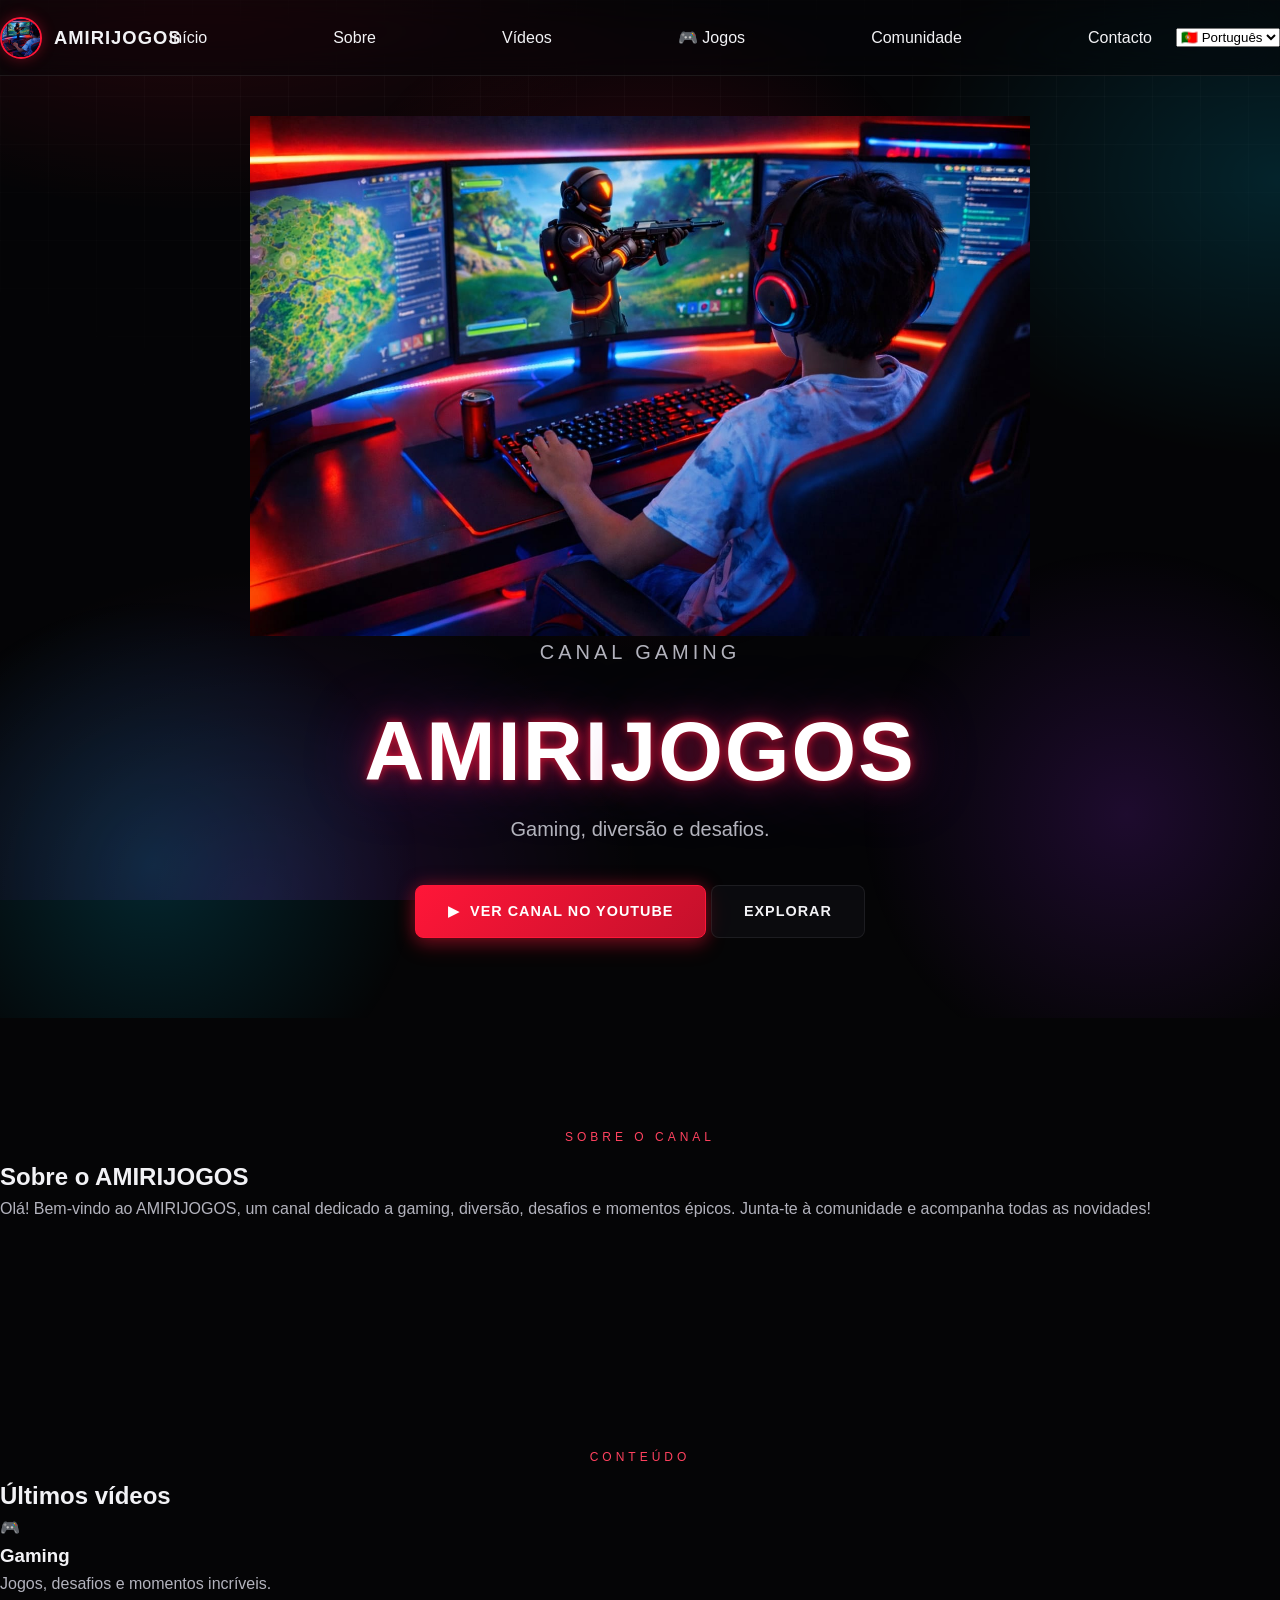
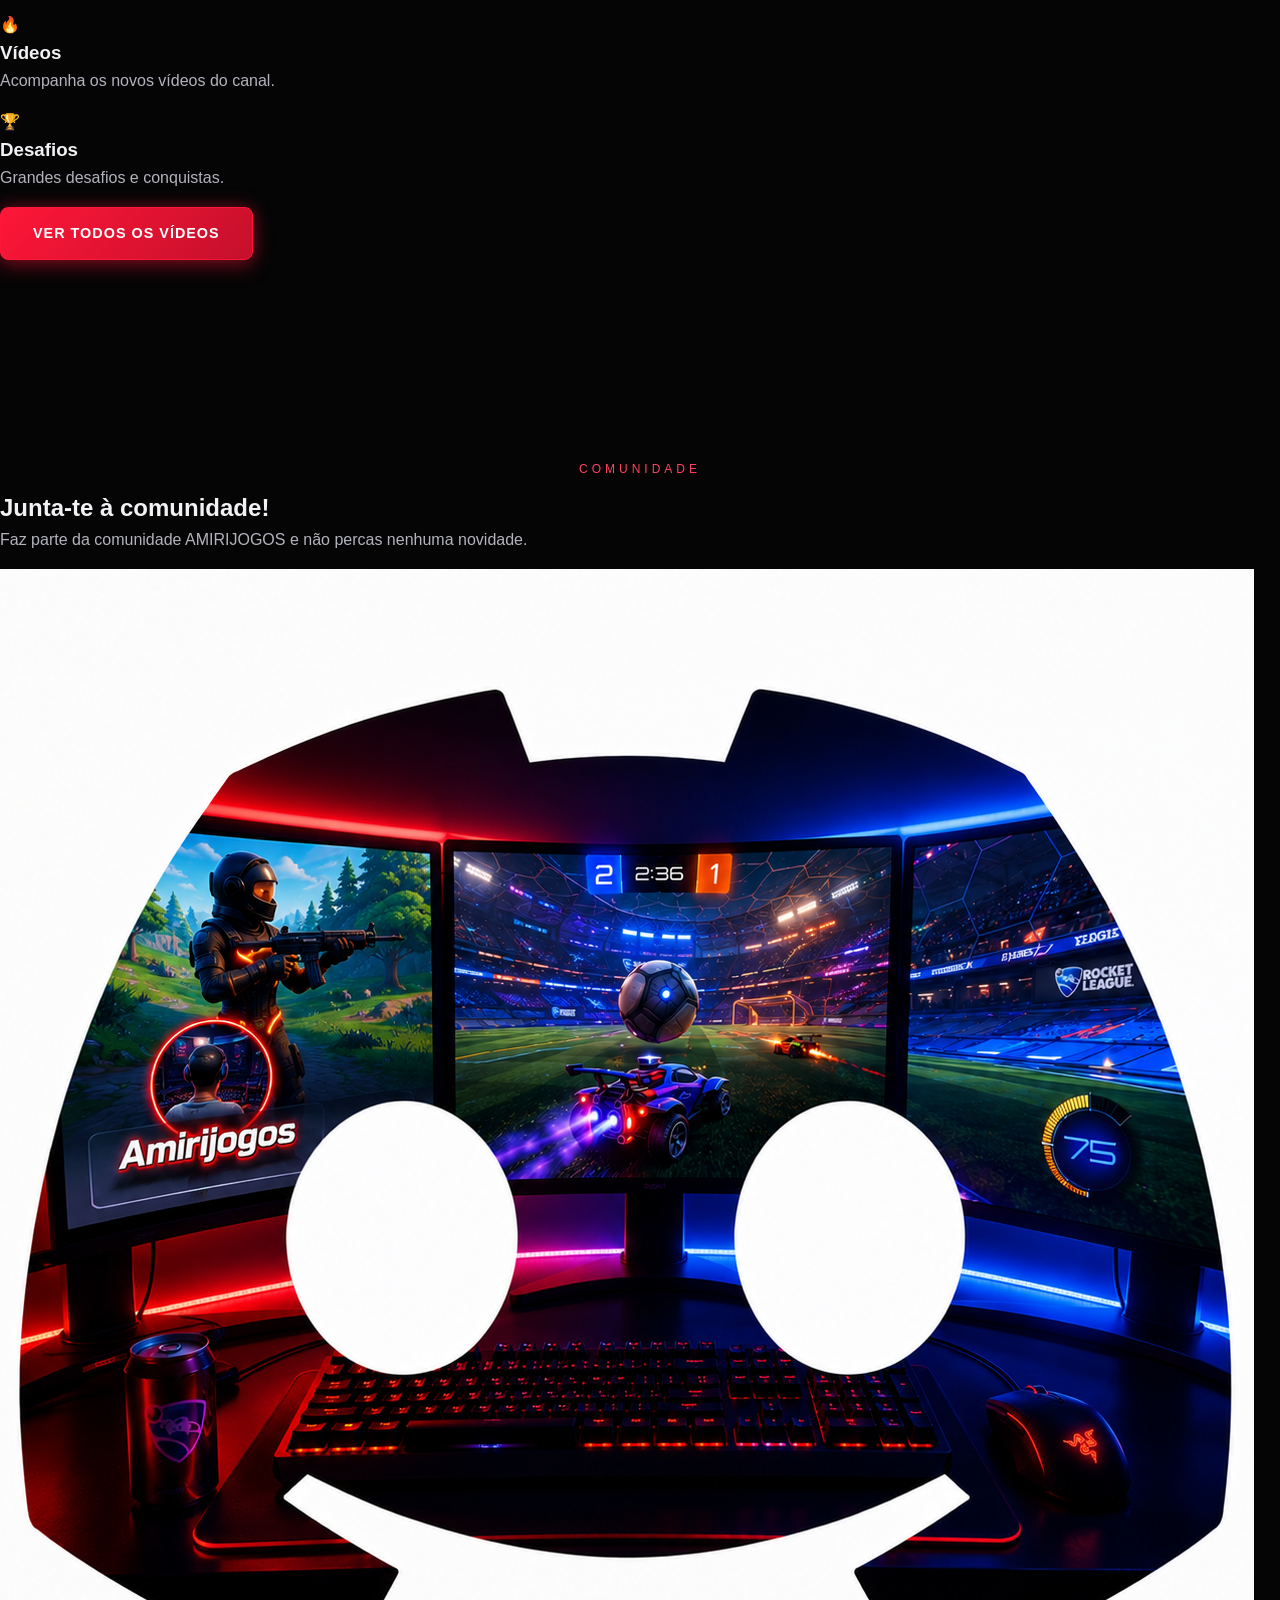
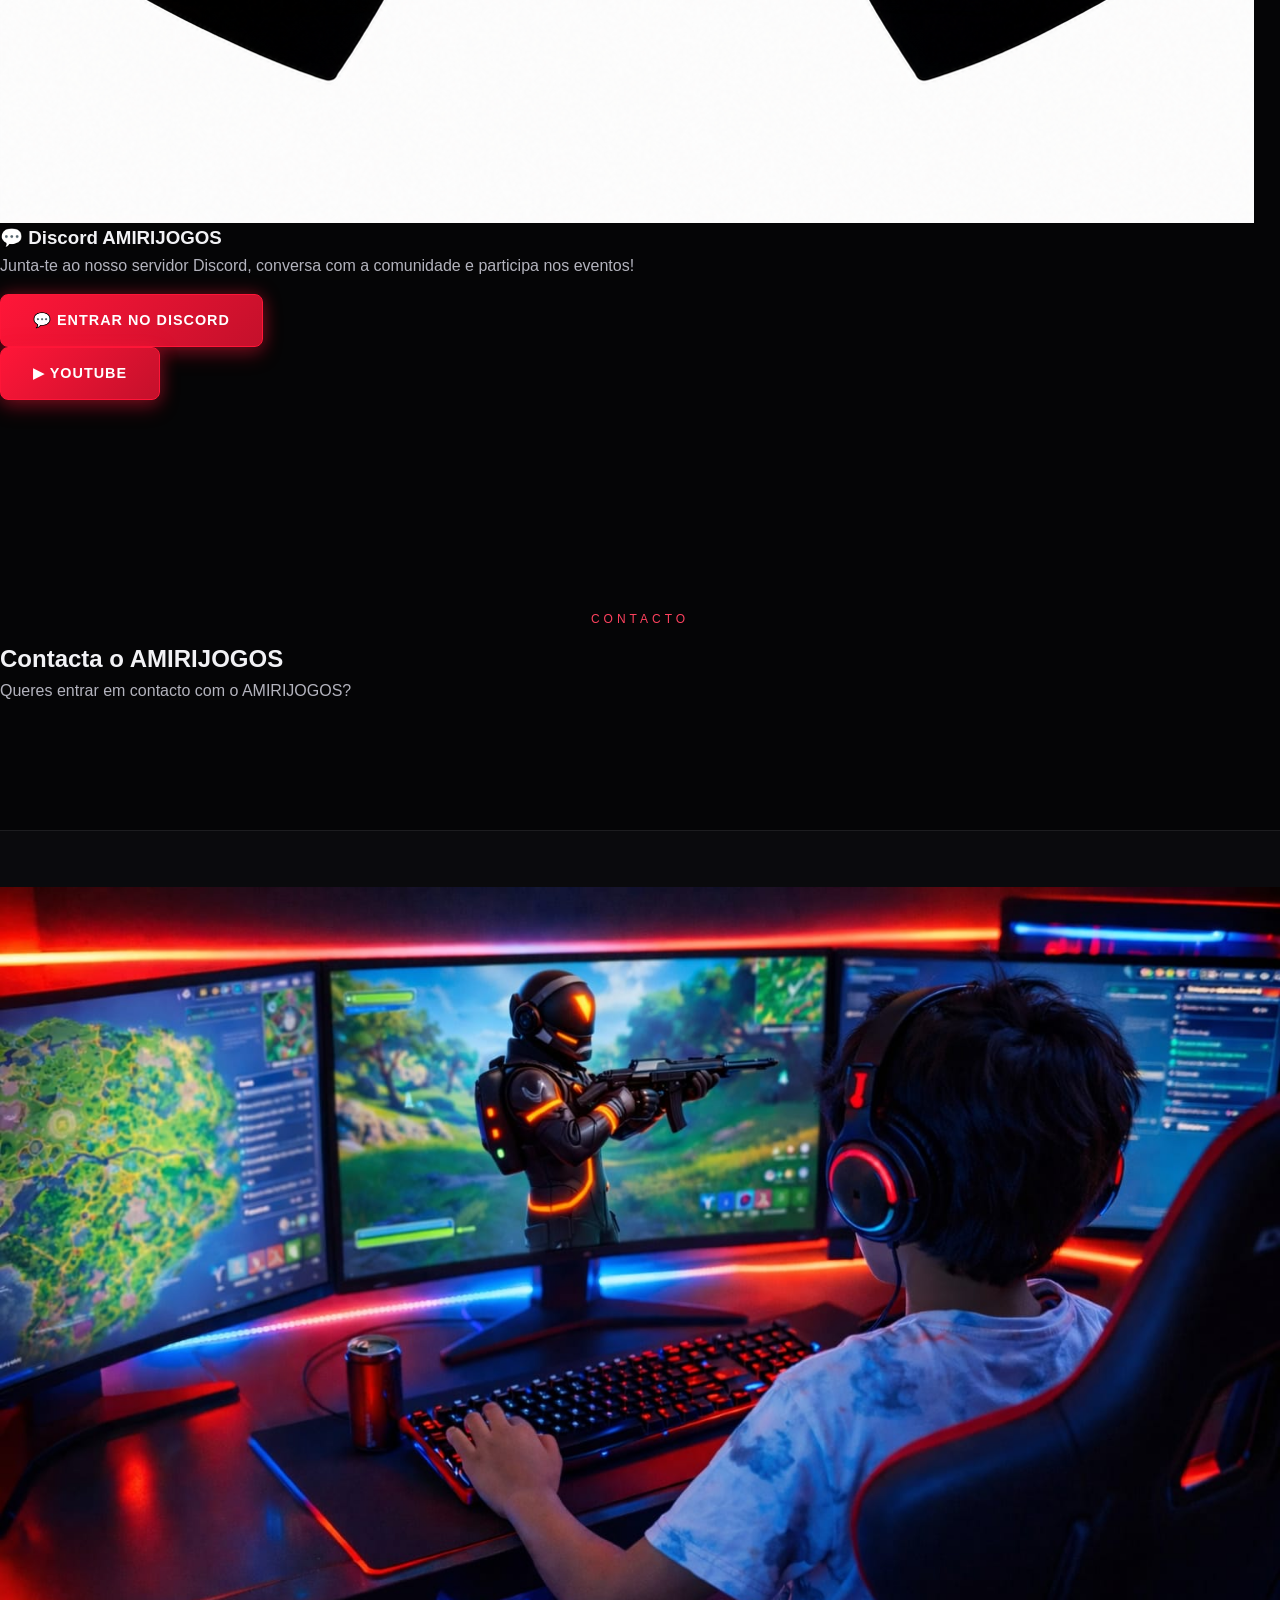
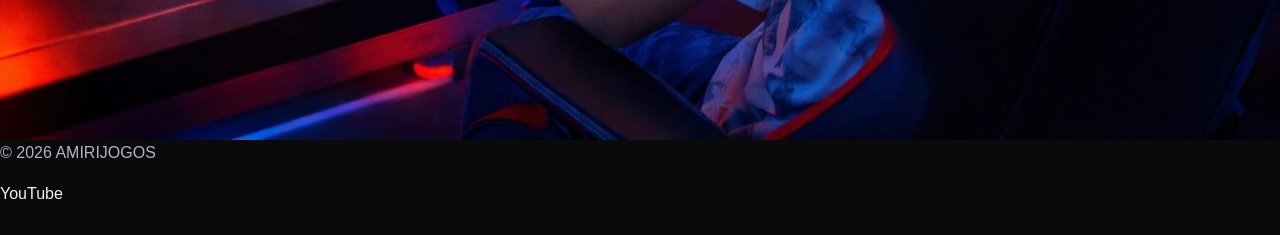
==== index.html @ 5c388b04 "Update index.html" ====
<!DOCTYPE html>
<html lang="pt-PT">
<head>
    <meta charset="UTF-8">
    <meta name="viewport" content="width=device-width, initial-scale=1.0">

    <title>AMIRIJOGOS | Gaming</title>

    <meta name="description" content="Site oficial do AMIRIJOGOS — Gaming, vídeos, desafios e diversão.">

    <link rel="icon" type="image/jpeg" href="perfil.jpg">
    <link rel="stylesheet" href="style.css">
</head>

<body>

    <header class="navbar">
        <a href="#inicio" class="brand">
            <img src="perfil.jpg" alt="AMIRIJOGOS">
            <span>AMIRIJOGOS</span>
        </a>

        <nav>
             <a href="#inicio" data-i18n="home">Início</a>
             <a href="#sobre" data-i18n="about">Sobre</a>
             <a href="#videos" data-i18n="videos">Vídeos</a>
             <a href="games.html">🎮 Jogos</a>
             <a href="#comunidade" data-i18n="community">Comunidade</a>
             <a href="#contacto" data-i18n="contact">Contacto</a>
        </nav>

        <select id="language">
            <option value="pt">🇵🇹 Português</option>
            <option value="en">🇬🇧 English</option>
            <option value="es">🇪🇸 Español</option>
            <option value="fr">🇫🇷 Français</option>
            <option value="de">🇩🇪 Deutsch</option>
            <option value="it">🇮🇹 Italiano</option>
            <option value="ja">🇯🇵 日本語</option>
            <option value="zh">🇨🇳 中文</option>
            <option value="ko">🇰🇷 한국어</option>
            <option value="ru">🇷🇺 Русский</option>
            <option value="ar">🇸🇦 العربية</option>
            <option value="tr">🇹🇷 Türkçe</option>
        </select>
    </header>

    <main>

        <!-- INÍCIO -->
        <section id="inicio" class="hero">

            <div class="hero-content">

                <div class="profile">
                    <img src="perfil.jpg" alt="Foto de perfil do AMIRIJOGOS">
                </div>

                <p class="eyebrow" data-i18n="gamingChannel">
                    CANAL GAMING
                </p>

                <h1>
                    AMIRI<span>JOGOS</span>
                </h1>

                <p class="subtitle" data-i18n="heroText">
                    Gaming, diversão e desafios.
                </p>

                <div class="buttons">

                    <a
                        href="https://www.youtube.com/@amirijogos"
                        target="_blank"
                        rel="noopener"
                        class="btn primary"
                    >
                        ▶ <span data-i18n="youtube">Ver canal no YouTube</span>
                    </a>

                    <a
                        href="#videos"
                        class="btn secondary"
                        data-i18n="explore"
                    >
                        Explorar
                    </a>

                </div>

            </div>

        </section>


        <!-- SOBRE -->
        <section id="sobre" class="section">

            <p class="eyebrow" data-i18n="aboutChannel">
                SOBRE O CANAL
            </p>

            <h2 data-i18n="aboutTitle">
                Sobre o AMIRIJOGOS
            </h2>

            <p class="description" data-i18n="aboutText">
                Olá! Bem-vindo ao AMIRIJOGOS, um canal dedicado a gaming,
                diversão, desafios e momentos épicos. Junta-te à comunidade
                e acompanha todas as novidades!
            </p>

        </section>


        <!-- VÍDEOS -->
        <section id="videos" class="section">

            <p class="eyebrow" data-i18n="latestVideos">
                CONTEÚDO
            </p>

            <h2 data-i18n="videosTitle">
                Últimos vídeos
            </h2>

            <div class="cards">

                <article class="card">
                    <div class="card-icon">🎮</div>

                    <h3>Gaming</h3>

                    <p data-i18n="gamingText">
                        Jogos, desafios e momentos incríveis.
                    </p>
                </article>


                <article class="card">
                    <div class="card-icon">🔥</div>

                    <h3>Vídeos</h3>

                    <p data-i18n="videoText">
                        Acompanha os novos vídeos do canal.
                    </p>
                </article>


                <article class="card">
                    <div class="card-icon">🏆</div>

                    <h3>Desafios</h3>

                    <p data-i18n="challengeText">
                        Grandes desafios e conquistas.
                    </p>
                </article>

            </div>


            <a
                href="https://www.youtube.com/@amirijogos"
                target="_blank"
                rel="noopener"
                class="btn primary youtube-button"
                data-i18n="allVideos"
            >
                Ver todos os vídeos
            </a>

        </section>


        <!-- COMUNIDADE -->
        <section id="comunidade" class="community">

            <div class="community-content">

                <p class="eyebrow" data-i18n="community">
                    COMUNIDADE
                </p>

                <h2 data-i18n="communityTitle">
                    Junta-te à comunidade!
                </h2>

                <p data-i18n="communityText">
                    Faz parte da comunidade AMIRIJOGOS e não percas nenhuma novidade.
                </p>

            </div>


            <!-- DISCORD -->
            <div class="discord-card">

           <img
               src="Discord.png"
               alt="Servidor Discord do AMIRIJOGOS"
               class="discord-image"
            >

                <div class="discord-info">

                    <h3>💬 Discord AMIRIJOGOS</h3>

                    <p>
                        Junta-te ao nosso servidor Discord,
                        conversa com a comunidade e participa
                        nos eventos!
                    </p>

                    <a
                        href="https://discord.gg/GdcPE5mUb"
                        target="_blank"
                        rel="noopener"
                        class="btn primary"
                    >
                        💬 Entrar no Discord
                    </a>

                </div>

            </div>


            <!-- YOUTUBE -->
            <div class="buttons">

                <a
                    href="https://www.youtube.com/@amirijogos"
                    target="_blank"
                    rel="noopener"
                    class="btn primary"
                >
                    ▶ YouTube
                </a>

            </div>

        </section>


        <!-- CONTACTO -->
        <section id="contacto" class="section">

            <p class="eyebrow" data-i18n="contact">
                CONTACTO
            </p>

            <h2 data-i18n="contactTitle">
                Contacta o AMIRIJOGOS
            </h2>

            <p class="description" data-i18n="contactText">
                Queres entrar em contacto com o AMIRIJOGOS?
            </p>

        </section>

    </main>


    <!-- FOOTER -->
    <footer>

        <img src="perfil.jpg" alt="AMIRIJOGOS">

        <p>
            © 2026 AMIRIJOGOS
        </p>

        <a
            href="https://www.youtube.com/@amirijogos"
            target="_blank"
            rel="noopener"
        >
            YouTube
        </a>

    </footer>


    <script src="script.js"></script>

</body>
</html>
---- style.css ----
html {
    scroll-behavior: smooth;
}
/* ==========================================================================
   AMIRIJOGOS — Gaming Channel Website
   style.css
   Dark gaming theme · neon red core · blue/purple secondary glow
   ========================================================================== */

@import url('https://fonts.googleapis.com/css2?family=Orbitron:wght@500;700;900&family=Inter:wght@400;500;600;700&display=swap');

/* ==========================================================================
   1. Design Tokens
   ========================================================================== */
:root {
  /* Backgrounds */
  --bg-void:        #050506;
  --bg-base:        #0a0a0d;
  --bg-raised:       #101014;
  --bg-glass:       rgba(16, 16, 20, 0.6);
  --bg-glass-light: rgba(255, 255, 255, 0.03);

  /* Neon palette */
  --neon-red:       #ff1638;
  --neon-red-soft:  #ff425f;
  --neon-red-dim:   rgba(255, 22, 56, 0.35);
  --neon-blue:      #00d4ff;
  --neon-blue-dim:  rgba(0, 212, 255, 0.3);
  --neon-purple:    #a733ff;
  --neon-purple-dim:rgba(167, 51, 255, 0.3);

  /* Text */
  --text-primary:   #f2f2f5;
  --text-secondary: #b3b3bd;
  --text-muted:     #767682;

  /* Borders */
  --border-soft:    rgba(255, 255, 255, 0.08);
  --border-neon:    rgba(255, 22, 56, 0.45);

  /* Type */
  --font-display: 'Orbitron', 'Segoe UI', sans-serif;
  --font-body:    'Inter', 'Segoe UI', sans-serif;

  /* Layout */
  --container-w: 1200px;
  --radius-sm: 8px;
  --radius-md: 14px;
  --radius-lg: 22px;
  --header-h: 76px;

  /* Motion */
  --ease: cubic-bezier(0.22, 1, 0.36, 1);
  --t-fast: 0.2s;
  --t-med: 0.4s;
}

/* ==========================================================================
   2. Reset
   ========================================================================== */
*, *::before, *::after { box-sizing: border-box; }

html {
  scroll-behavior: smooth;
  scroll-padding-top: var(--header-h);
}

body {
  margin: 0;
  min-height: 100vh;
  width: 100%;
  overflow-x: hidden;
  background: var(--bg-void);
  color: var(--text-primary);
  font-family: var(--font-body);
  font-size: 16px;
  line-height: 1.6;
  -webkit-font-smoothing: antialiased;
  position: relative;
}

img { max-width: 100%; display: block; }
ul, ol { list-style: none; margin: 0; padding: 0; }
a { color: inherit; text-decoration: none; }
button { font-family: inherit; cursor: pointer; }
h1, h2, h3, h4, h5, h6 { margin: 0; font-family: var(--font-display); font-weight: 700; }
p { margin: 0 0 1em; color: var(--text-secondary); }
input, textarea, select { font-family: inherit; }

/* Ambient background grid + glow, sits behind all content */
body::before {
  content: "";
  position: fixed;
  inset: 0;
  z-index: -2;
  background:
    radial-gradient(ellipse 800px 500px at 15% -10%, var(--neon-red-dim), transparent 60%),
    radial-gradient(ellipse 700px 500px at 100% 20%, var(--neon-blue-dim), transparent 55%),
    radial-gradient(ellipse 700px 600px at 20% 100%, var(--neon-purple-dim), transparent 55%),
    var(--bg-void);
  opacity: 0.5;
}

body::after {
  content: "";
  position: fixed;
  inset: 0;
  z-index: -1;
  background-image:
    linear-gradient(rgba(255,255,255,0.025) 1px, transparent 1px),
    linear-gradient(90deg, rgba(255,255,255,0.025) 1px, transparent 1px);
  background-size: 48px 48px;
  mask-image: radial-gradient(ellipse 90% 60% at 50% 0%, black 40%, transparent 90%);
}

::selection { background: var(--neon-red); color: #fff; }

::-webkit-scrollbar { width: 10px; }
::-webkit-scrollbar-track { background: var(--bg-void); }
::-webkit-scrollbar-thumb { background: linear-gradient(var(--neon-red), var(--neon-purple)); border-radius: 10px; }

/* Focus visibility — accessibility */
a:focus-visible,
button:focus-visible,
input:focus-visible,
textarea:focus-visible,
select:focus-visible,
.btn:focus-visible,
[tabindex]:focus-visible {
  outline: 2px solid var(--neon-blue);
  outline-offset: 3px;
  border-radius: 4px;
}

/* Utility */
.container,
.section-container,
.wrapper {
  width: 100%;
  max-width: var(--container-w);
  margin: 0 auto;
  padding: 0 24px;
}

section {
  position: relative;
  padding: 110px 0;
}

.section-title,
.section-heading {
  font-family: var(--font-display);
  font-size: clamp(1.8rem, 3.4vw, 2.6rem);
  font-weight: 900;
  text-align: center;
  letter-spacing: 0.5px;
  margin-bottom: 14px;
  color: var(--text-primary);
  text-shadow: 0 0 18px rgba(255, 22, 56, 0.25);
}

.section-subtitle,
.section-tagline {
  text-align: center;
  color: var(--text-muted);
  font-size: 1rem;
  max-width: 560px;
  margin: 0 auto 56px;
}

.eyebrow,
.section-label {
  display: block;
  text-align: center;
  color: var(--neon-red-soft);
  font-family: var(--font-display);
  font-size: 0.75rem;
  letter-spacing: 4px;
  text-transform: uppercase;
  margin-bottom: 10px;
}

/* ==========================================================================
   3. Buttons (gaming UI style)
   ========================================================================== */
.btn,
.button,
button.cta,
a.cta {
  position: relative;
  display: inline-flex;
  align-items: center;
  justify-content: center;
  gap: 10px;
  padding: 14px 32px;
  font-family: var(--font-display);
  font-size: 0.9rem;
  font-weight: 700;
  letter-spacing: 1px;
  text-transform: uppercase;
  border-radius: var(--radius-sm);
  border: 1px solid var(--border-soft);
  background: var(--bg-glass-light);
  color: var(--text-primary);
  cursor: pointer;
  overflow: hidden;
  isolation: isolate;
  transition: transform var(--t-fast) var(--ease),
              box-shadow var(--t-fast) var(--ease),
              border-color var(--t-fast) var(--ease),
              color var(--t-fast) var(--ease);
  min-height: 48px;
}

.btn::before,
.button::before {
  content: "";
  position: absolute;
  inset: 0;
  z-index: -1;
  background: linear-gradient(120deg, transparent, rgba(255,255,255,0.14), transparent);
  transform: translateX(-120%);
  transition: transform 0.6s var(--ease);
}

.btn:hover::before,
.button:hover::before { transform: translateX(120%); }

.btn:hover,
.button:hover {
  transform: translateY(-3px);
  border-color: var(--neon-red);
}

.btn:active,
.button:active { transform: translateY(-1px); }

/* Primary — neon red filled */
.btn-primary,
.btn.primary,
.btn-youtube,
.youtube-btn,
#youtube-btn,
.hero .btn:first-of-type {
  background: linear-gradient(135deg, var(--neon-red), #c4102b);
  border-color: var(--neon-red);
  color: #fff;
  box-shadow: 0 0 18px var(--neon-red-dim), 0 8px 20px rgba(255, 22, 56, 0.25);
}

.btn-primary:hover,
.btn.primary:hover,
.btn-youtube:hover,
.youtube-btn:hover,
#youtube-btn:hover {
  box-shadow: 0 0 34px rgba(255, 22, 56, 0.65), 0 10px 26px rgba(255, 22, 56, 0.35);
}

/* Secondary — outlined glass */
.btn-secondary,
.btn.secondary,
.btn-outline {
  background: var(--bg-glass);
  backdrop-filter: blur(10px);
  border-color: var(--border-soft);
  color: var(--text-primary);
}

.btn-secondary:hover,
.btn.secondary:hover,
.btn-outline:hover {
  border-color: var(--neon-blue);
  color: var(--neon-blue);
  box-shadow: 0 0 20px var(--neon-blue-dim);
}

/* Discord accent variant */
.btn-discord,
.discord-btn,
#discord-btn {
  background: linear-gradient(135deg, var(--neon-purple), #6a1fc2);
  border-color: var(--neon-purple);
  color: #fff;
  box-shadow: 0 0 18px var(--neon-purple-dim), 0 8px 20px rgba(167, 51, 255, 0.25);
}

.btn-discord:hover,
.discord-btn:hover,
#discord-btn:hover {
  box-shadow: 0 0 34px rgba(167, 51, 255, 0.6), 0 10px 26px rgba(167, 51, 255, 0.35);
}

/* ==========================================================================
   4. Header / Navigation
   ========================================================================== */
header,
.header,
#header,
.navbar,
.nav {
  position: fixed;
  top: 0;
  left: 0;
  right: 0;
  z-index: 1000;
  height: var(--header-h);
  display: flex;
  align-items: center;
  background: rgba(6, 6, 8, 0.55);
  backdrop-filter: blur(16px) saturate(140%);
  -webkit-backdrop-filter: blur(16px) saturate(140%);
  border-bottom: 1px solid var(--border-soft);
  transition: background var(--t-med) var(--ease), border-color var(--t-med) var(--ease);
}

header.scrolled,
.header.scrolled,
.navbar.scrolled {
  background: rgba(5, 5, 6, 0.85);
  border-bottom-color: var(--border-neon);
}

.nav-container,
.header-container,
.navbar-container,
header nav,
header .container {
  width: 100%;
  max-width: var(--container-w);
  margin: 0 auto;
  padding: 0 24px;
  display: flex;
  align-items: center;
  justify-content: space-between;
  gap: 18px;
}

/* Logo */
.logo,
.nav-logo,
.brand,
.header-logo {
  display: flex;
  align-items: center;
  gap: 12px;
  font-family: var(--font-display);
  font-weight: 900;
  font-size: 1.15rem;
  letter-spacing: 1px;
  color: var(--text-primary);
}

.logo img,
.nav-logo img,
.brand img,
.header-logo img,
.logo-img {
  width: 42px;
  height: 42px;
  border-radius: 50%;
  object-fit: cover;
  border: 2px solid var(--neon-red);
  box-shadow: 0 0 14px var(--neon-red-dim);
  transition: box-shadow var(--t-fast) var(--ease), transform var(--t-fast) var(--ease);
}

.logo:hover img,
.nav-logo:hover img,
.brand:hover img {
  box-shadow: 0 0 22px rgba(255, 22, 56, 0.7);
  transform: scale(1.05);
}

.logo span,
.brand-name {
  background: linear-gradient(90deg, #fff, var(--neon-red-soft));
  -webkit-background-clip: text;
  background-clip: text;
  color: transparent;
}

/* Nav links */
.nav-links,
.nav-menu,
.menu,
nav ul {
  display: flex;
  align-items: center;
  gap: 8px;
}

.nav-links li,
.nav-menu li,
.menu li,
nav ul li { position: relative; }

.nav-links a,
.nav-menu a,
.menu a,
nav ul li a {
  position: relative;
  display: inline-block;
  padding: 10px 16px;
  font-family: var(--font-display);
  font-size: 0.82rem;
  font-weight: 500;
  letter-spacing: 1px;
  text-transform: uppercase;
  color: var(--text-secondary);
  border-radius: var(--radius-sm);
  transition: color var(--t-fast) var(--ease), background var(--t-fast) var(--ease);
}

.nav-links a::after,
.nav-menu a::after,
.menu a::after,
nav ul li a::after {
  content: "";
  position: absolute;
  left: 16px;
  right: 16px;
  bottom: 6px;
  height: 2px;
  background: linear-gradient(90deg, var(--neon-red), var(--neon-purple));
  transform: scaleX(0);
  transform-origin: left;
  transition: transform var(--t-fast) var(--ease);
}

.nav-links a:hover,
.nav-menu a:hover,
.menu a:hover,
nav ul li a:hover,
.nav-links a.active,
.nav-menu a.active,
nav ul li a.active {
  color: var(--text-primary);
  background: var(--bg-glass-light);
  text-shadow: 0 0 10px var(--neon-red-dim);
}

.nav-links a:hover::after,
.nav-menu a:hover::after,
nav ul li a:hover::after,
.nav-links a.active::after,
nav ul li a.active::after { transform: scaleX(1); }

/* Language selector */
.language-selector,
.lang-selector,
.language-switch,
#language-selector {
  display: flex;
  align-items: center;
  gap: 6px;
  position: relative;
}

.language-selector select,
.lang-selector select,
#language-selector select {
  appearance: none;
  -webkit-appearance: none;
  background: var(--bg-glass);
  border: 1px solid var(--border-soft);
  color: var(--text-primary);
  padding: 8px 30px 8px 14px;
  border-radius: var(--radius-sm);
  font-family: var(--font-body);
  font-size: 0.85rem;
  font-weight: 600;
  backdrop-filter: blur(8px);
  cursor: pointer;
  transition: border-color var(--t-fast) var(--ease), box-shadow var(--t-fast) var(--ease);
  background-image: linear-gradient(45deg, transparent 50%, var(--neon-red) 50%),
                     linear-gradient(135deg, var(--neon-red) 50%, transparent 50%);
  background-position: calc(100% - 16px) center, calc(100% - 11px) center;
  background-size: 5px 5px, 5px 5px;
  background-repeat: no-repeat;
}

.language-selector select:hover,
.lang-selector select:hover,
.language-selector select:focus,
.lang-selector select:focus {
  border-color: var(--neon-red);
  box-shadow: 0 0 12px var(--neon-red-dim);
  outline: none;
}

.language-selector option,
.lang-selector option { background: var(--bg-raised); color: var(--text-primary); }

.lang-btn-group,
.lang-buttons {
  display: flex;
  gap: 6px;
  background: var(--bg-glass);
  border: 1px solid var(--border-soft);
  border-radius: var(--radius-sm);
  padding: 4px;
}

.lang-btn-group button,
.lang-buttons button,
.lang-option {
  border: none;
  background: transparent;
  color: var(--text-muted);
  padding: 6px 12px;
  border-radius: 6px;
  font-size: 0.8rem;
  font-weight: 700;
  transition: all var(--t-fast) var(--ease);
}

.lang-btn-group button:hover,
.lang-buttons button:hover,
.lang-btn-group button.active,
.lang-buttons button.active,
.lang-option.active {
  color: #fff;
  background: linear-gradient(135deg, var(--neon-red), var(--neon-purple));
}

/* Mobile toggle */
.menu-toggle,
.nav-toggle,
.hamburger,
#menu-toggle {
  display: none;
  flex-direction: column;
  justify-content: center;
  gap: 5px;
  width: 42px;
  height: 42px;
  background: var(--bg-glass);
  border: 1px solid var(--border-soft);
  border-radius: var(--radius-sm);
  padding: 0;
  align-items: center;
}

.menu-toggle span,
.nav-toggle span,
.hamburger span {
  width: 20px;
  height: 2px;
  background: var(--text-primary);
  border-radius: 2px;
  transition: transform var(--t-fast) var(--ease), opacity var(--t-fast) var(--ease), background var(--t-fast) var(--ease);
}

.menu-toggle:hover span,
.hamburger:hover span { background: var(--neon-red); }

.menu-toggle.active span:nth-child(1),
.hamburger.active span:nth-child(1) { transform: translateY(7px) rotate(45deg); }
.menu-toggle.active span:nth-child(2),
.hamburger.active span:nth-child(2) { opacity: 0; }
.menu-toggle.active span:nth-child(3),
.hamburger.active span:nth-child(3) { transform: translateY(-7px) rotate(-45deg); }

/* ==========================================================================
   5. Hero
   ========================================================================== */
.hero,
#hero {
  position: relative;
  min-height: 100vh;
  display: flex;
  align-items: center;
  justify-content: center;
  text-align: center;
  padding: calc(var(--header-h) + 40px) 24px 80px;
  overflow: hidden;
}

.hero::before,
#hero::before {
  content: "";
  position: absolute;
  inset: 0;
  background:
    radial-gradient(circle 480px at 50% 32%, rgba(255, 22, 56, 0.22), transparent 70%),
    radial-gradient(circle 380px at 12% 85%, rgba(0, 212, 255, 0.16), transparent 70%),
    radial-gradient(circle 380px at 88% 80%, rgba(167, 51, 255, 0.16), transparent 70%);
  animation: heroGlow 10s ease-in-out infinite alternate;
  z-index: -1;
}

@keyframes heroGlow {
  0%   { opacity: 0.7; transform: scale(1); }
  100% { opacity: 1;   transform: scale(1.06); }
}

.hero-content,
.hero-inner,
.hero .container {
  display: flex;
  flex-direction: column;
  align-items: center;
  max-width: 780px;
  margin: 0 auto;
  animation: fadeInUp 0.9s var(--ease) both;
}

/* Profile image */
.hero-profile,
.profile-img,
.profile-image,
#perfil,
.hero img.profile,
.avatar {
  width: 168px;
  height: 168px;
  border-radius: 50%;
  object-fit: cover;
  margin-bottom: 28px;
  position: relative;
  border: 3px solid var(--neon-red);
  box-shadow:
    0 0 0 6px rgba(255, 22, 56, 0.08),
    0 0 30px var(--neon-red-dim),
    0 0 70px rgba(167, 51, 255, 0.25);
  animation: avatarPulse 3.2s ease-in-out infinite;
}

@keyframes avatarPulse {
  0%, 100% {
    box-shadow:
      0 0 0 6px rgba(255, 22, 56, 0.08),
      0 0 30px var(--neon-red-dim),
      0 0 70px rgba(167, 51, 255, 0.25);
  }
  50% {
    box-shadow:
      0 0 0 10px rgba(255, 22, 56, 0.12),
      0 0 46px rgba(255, 22, 56, 0.55),
      0 0 90px rgba(0, 212, 255, 0.3);
  }
}

.hero-title,
.hero h1,
#hero h1 {
  font-family: var(--font-display);
  font-size: clamp(2.6rem, 8vw, 5.2rem);
  font-weight: 900;
  letter-spacing: 2px;
  line-height: 1.05;
  margin-bottom: 18px;
  color: #fff;
  text-shadow:
    0 0 10px rgba(255, 22, 56, 0.8),
    0 0 30px rgba(255, 22, 56, 0.5),
    0 0 70px rgba(167, 51, 255, 0.35);
  animation: titleFlicker 6s ease-in-out infinite;
}

@keyframes titleFlicker {
  0%, 92%, 100% { opacity: 1; }
  94% { opacity: 0.85; }
  96% { opacity: 1; }
}

.hero-subtitle,
.hero-tagline,
.hero p,
#hero p {
  font-size: clamp(1rem, 2vw, 1.25rem);
  color: var(--text-secondary);
  max-width: 560px;
  margin-bottom: 40px;
}

.hero-buttons,
.hero-cta,
.cta-buttons,
.hero-actions {
  display: flex;
  flex-wrap: wrap;
  gap: 18px;
  justify-content: center;
}

.hero-buttons .btn,
.hero-cta .btn,
.cta-buttons .btn {
  min-width: 200px;
}

.scroll-indicator,
.scroll-down {
  position: absolute;
  bottom: 32px;
  left: 50%;
  transform: translateX(-50%);
  width: 26px;
  height: 42px;
  border: 2px solid var(--border-soft);
  border-radius: 20px;
  display: flex;
  justify-content: center;
  padding-top: 8px;
}

.scroll-indicator::before,
.scroll-down::before {
  content: "";
  width: 4px;
  height: 8px;
  background: var(--neon-red);
  border-radius: 4px;
  box-shadow: 0 0 8px var(--neon-red);
  animation: scrollDot 1.8s ease-in-out infinite;
}

@keyframes scrollDot {
  0%   { transform: translateY(0);   opacity: 1; }
  70%  { transform: translateY(14px); opacity: 0; }
  100% { transform: translateY(0);   opacity: 0; }
}

/* ==========================================================================
   6. About
   ========================================================================== */
.about,
#about {
  padding: 100px 0;
}

.about-content,
.about-inner,
.about .container {
  max-width: 760px;
  margin: 0 auto;
  text-align: center;
  animation: fadeIn 1s var(--ease) both;
}

.about-content p,
.about p {
  font-size: 1.08rem;
  color: var(--text-secondary);
  margin-bottom: 1.3em;
}

.about-stats,
.stats,
.stats-grid {
  display: grid;
  grid-template-columns: repeat(3, 1fr);
  gap: 24px;
  margin-top: 48px;
}

.stat,
.stat-item,
.stat-card {
  background: var(--bg-glass);
  border: 1px solid var(--border-soft);
  border-radius: var(--radius-md);
  padding: 26px 16px;
  backdrop-filter: blur(10px);
  transition: transform var(--t-fast) var(--ease), border-color var(--t-fast) var(--ease), box-shadow var(--t-fast) var(--ease);
}

.stat:hover,
.stat-item:hover,
.stat-card:hover {
  transform: translateY(-6px);
  border-color: var(--neon-red);
  box-shadow: 0 0 24px var(--neon-red-dim);
}

.stat-number,
.stat-value {
  display: block;
  font-family: var(--font-display);
  font-size: 2rem;
  font-weight: 900;
  color: var(--neon-red-soft);
  text-shadow: 0 0 16px var(--neon-red-dim);
}

.stat-label {
  font-size: 0.8rem;
  letter-spacing: 1px;
  text-transform: uppercase;
  color: var(--text-muted);
}

/* ==========================================================================
   7. Videos
   ========================================================================== */
.videos,
#videos {
  padding: 100px 0;
}

.video-grid,
.videos-grid,
.video-list {
  display: grid;
  grid-template-columns: repeat(3, 1fr);
  gap: 30px;
}

.video-card,
.video-item {
  position: relative;
  background: linear-gradient(180deg, var(--bg-raised), var(--bg-base));
  border: 1px solid var(--border-soft);
  border-radius: var(--radius-lg);
  overflow: hidden;
  transition: transform var(--t-med) var(--ease),
              border-color var(--t-med) var(--ease),
              box-shadow var(--t-med) var(--ease);
  animation: fadeInUp 0.7s var(--ease) both;
}

.video-card:hover,
.video-item:hover {
  transform: translateY(-8px);
  border-color: var(--neon-red);
  box-shadow: 0 12px 30px rgba(0,0,0,0.5), 0 0 30px var(--neon-red-dim);
}

.video-thumbnail,
.video-thumb,
.video-card img,
.video-card iframe,
.video-card video {
  width: 100%;
  aspect-ratio: 16 / 9;
  object-fit: cover;
  background: #000;
  display: block;
  position: relative;
  border: none;
}

.video-thumbnail,
.video-thumb {
  display: flex;
  align-items: center;
  justify-content: center;
  background: linear-gradient(135deg, #141418, #08080a);
  color: var(--text-muted);
  font-family: var(--font-display);
  letter-spacing: 1px;
  position: relative;
  overflow: hidden;
}

.video-thumbnail::after,
.video-thumb::after {
  content: "▶";
  position: absolute;
  width: 58px;
  height: 58px;
  border-radius: 50%;
  background: rgba(255, 22, 56, 0.15);
  border: 1px solid var(--neon-red);
  color: #fff;
  display: flex;
  align-items: center;
  justify-content: center;
  font-size: 1.1rem;
  backdrop-filter: blur(4px);
  box-shadow: 0 0 24px var(--neon-red-dim);
  transition: transform var(--t-fast) var(--ease), background var(--t-fast) var(--ease);
}

.video-card:hover .video-thumbnail::after,
.video-card:hover .video-thumb::after {
  transform: scale(1.12);
  background: rgba(255, 22, 56, 0.35);
}

.video-info,
.video-body,
.video-card-content {
  padding: 20px 22px 24px;
}

.video-title,
.video-card h3,
.video-info h3 {
  font-family: var(--font-display);
  font-size: 1.05rem;
  font-weight: 700;
  margin-bottom: 8px;
  color: var(--text-primary);
  line-height: 1.35;
}

.video-desc,
.video-description,
.video-info p {
  font-size: 0.9rem;
  color: var(--text-muted);
  margin-bottom: 16px;
}

.video-meta {
  display: flex;
  gap: 14px;
  font-size: 0.78rem;
  color: var(--text-muted);
  margin-bottom: 14px;
  text-transform: uppercase;
  letter-spacing: 0.5px;
}

.video-card .btn,
.video-info .btn,
.watch-btn {
  width: 100%;
  padding: 11px 18px;
  font-size: 0.78rem;
}

.videos-more,
.videos-cta {
  text-align: center;
  margin-top: 50px;
}

/* ==========================================================================
   8. Community CTA
   ========================================================================== */
.community,
#community {
  padding: 100px 0;
}

.community-card,
.community-banner,
.community-box {
  position: relative;
  max-width: 980px;
  margin: 0 auto;
  padding: 64px 48px;
  text-align: center;
  border-radius: var(--radius-lg);
  background:
    linear-gradient(160deg, rgba(255, 22, 56, 0.10), rgba(167, 51, 255, 0.08)),
    var(--bg-raised);
  border: 1px solid var(--border-neon);
  overflow: hidden;
  box-shadow: 0 0 60px rgba(255, 22, 56, 0.12), inset 0 0 60px rgba(0,0,0,0.4);
}

.community-card::before,
.community-banner::before {
  content: "";
  position: absolute;
  inset: -2px;
  z-index: -1;
  background: conic-gradient(from 0deg, var(--neon-red), var(--neon-purple), var(--neon-blue), var(--neon-red));
  filter: blur(30px);
  opacity: 0.25;
  animation: rotateGlow 12s linear infinite;
}

@keyframes rotateGlow {
  to { transform: rotate(360deg); }
}

.community-card h2,
.community-banner h2 {
  font-size: clamp(1.7rem, 3.6vw, 2.4rem);
  margin-bottom: 16px;
}

.community-card p,
.community-banner p {
  max-width: 520px;
  margin: 0 auto 34px;
  color: var(--text-secondary);
}

.community-buttons,
.community-actions {
  display: flex;
  flex-wrap: wrap;
  gap: 18px;
  justify-content: center;
}

/* ==========================================================================
   9. Contact
   ========================================================================== */
.contact,
#contact {
  padding: 100px 0;
}

.contact-content,
.contact-inner,
.contact .container {
  max-width: 640px;
  margin: 0 auto;
}

.contact-info,
.contact-links {
  display: flex;
  flex-wrap: wrap;
  justify-content: center;
  gap: 16px;
  margin-top: 30px;
}

.contact-info a,
.contact-links a,
.contact-item,
.social-link {
  display: flex;
  align-items: center;
  gap: 10px;
  padding: 12px 22px;
  background: var(--bg-glass);
  border: 1px solid var(--border-soft);
  border-radius: var(--radius-sm);
  backdrop-filter: blur(8px);
  color: var(--text-secondary);
  font-weight: 600;
  font-size: 0.9rem;
  transition: all var(--t-fast) var(--ease);
}

.contact-info a:hover,
.contact-links a:hover,
.contact-item:hover,
.social-link:hover {
  color: #fff;
  border-color: var(--neon-blue);
  box-shadow: 0 0 18px var(--neon-blue-dim);
  transform: translateY(-3px);
}

.contact-form {
  display: flex;
  flex-direction: column;
  gap: 16px;
  margin-top: 34px;
}

.contact-form input,
.contact-form textarea {
  width: 100%;
  padding: 14px 18px;
  background: var(--bg-glass);
  border: 1px solid var(--border-soft);
  border-radius: var(--radius-sm);
  color: var(--text-primary);
  backdrop-filter: blur(8px);
  transition: border-color var(--t-fast) var(--ease), box-shadow var(--t-fast) var(--ease);
}

.contact-form textarea { min-height: 140px; resize: vertical; }

.contact-form input::placeholder,
.contact-form textarea::placeholder { color: var(--text-muted); }

.contact-form input:focus,
.contact-form textarea:focus {
  outline: none;
  border-color: var(--neon-red);
  box-shadow: 0 0 16px var(--neon-red-dim);
}

.contact-form button {
  align-self: center;
  margin-top: 8px;
}

/* ==========================================================================
   10. Footer
   ========================================================================== */
footer,
.footer,
#footer {
  background: var(--bg-base);
  border-top: 1px solid var(--border-soft);
  padding: 56px 0 28px;
  position: relative;
}

.footer-content,
.footer-top,
.footer .container {
  display: flex;
  flex-wrap: wrap;
  justify-content: space-between;
  gap: 36px;
  padding-bottom: 32px;
}

.footer-brand,
.footer-logo {
  display: flex;
  flex-direction: column;
  gap: 12px;
  max-width: 320px;
}

.footer-brand img,
.footer-logo img {
  width: 46px;
  height: 46px;
  border-radius: 50%;
  border: 2px solid var(--neon-red);
}

.footer-brand p,
.footer-logo p { color: var(--text-muted); font-size: 0.9rem; }

.footer-links,
.footer-nav {
  display: flex;
  flex-wrap: wrap;
  gap: 40px;
}

.footer-col h4,
.footer-links h4 {
  font-family: var(--font-display);
  font-size: 0.85rem;
  letter-spacing: 1px;
  text-transform: uppercase;
  color: var(--text-primary);
  margin-bottom: 14px;
}

.footer-col a,
.footer-links a {
  display: block;
  color: var(--text-muted);
  font-size: 0.9rem;
  padding: 5px 0;
  transition: color var(--t-fast) var(--ease), padding-left var(--t-fast) var(--ease);
}

.footer-col a:hover,
.footer-links a:hover {
  color: var(--neon-red-soft);
  padding-left: 5px;
}

.social-links,
.footer-social {
  display: flex;
  gap: 12px;
}

.social-links a,
.footer-social a {
  width: 42px;
  height: 42px;
  display: flex;
  align-items: center;
  justify-content: center;
  border-radius: 50%;
  background: var(--bg-glass);
  border: 1px solid var(--border-soft);
  color: var(--text-secondary);
  transition: all var(--t-fast) var(--ease);
}

.social-links a:hover,
.footer-social a:hover {
  color: #fff;
  border-color: var(--neon-red);
  box-shadow: 0 0 16px var(--neon-red-dim);
  transform: translateY(-3px);
}

.footer-bottom,
.footer-copyright {
  border-top: 1px solid var(--border-soft);
  padding-top: 22px;
  text-align: center;
  font-size: 0.82rem;
  color: var(--text-muted);
}

.footer-bottom a,
.footer-copyright a { color: var(--neon-red-soft); }

/* ==========================================================================
   11. Shared animations
   ========================================================================== */
@keyframes fadeIn {
  from { opacity: 0; }
  to   { opacity: 1; }
}

@keyframes fadeInUp {
  from { opacity: 0; transform: translateY(28px); }
  to   { opacity: 1; transform: translateY(0); }
}

.fade-in,
.animate-fade-in,
.reveal {
  animation: fadeIn 0.8s var(--ease) both;
}

.fade-in-up,
.animate-fade-in-up {
  animation: fadeInUp 0.8s var(--ease) both;
}

/* Scroll-reveal helper class (if index.html toggles this via JS) */
.reveal-on-scroll {
  opacity: 0;
  transform: translateY(24px);
  transition: opacity 0.7s var(--ease), transform 0.7s var(--ease);
}

.reveal-on-scroll.is-visible {
  opacity: 1;
  transform: translateY(0);
}

/* ==========================================================================
   12. Responsive — Tablet (≤900px)
   ========================================================================== */
@media (max-width: 900px) {
  section { padding: 80px 0; }

  .video-grid,
  .videos-grid,
  .video-list {
    grid-template-columns: repeat(2, 1fr);
    gap: 24px;
  }

  .about-stats,
  .stats,
  .stats-grid {
    grid-template-columns: repeat(3, 1fr);
    gap: 16px;
  }

  .hero,
  #hero { padding-top: calc(var(--header-h) + 24px); }

  .hero-profile,
  .profile-img,
  #perfil,
  .avatar { width: 140px; height: 140px; }

  .community-card,
  .community-banner { padding: 48px 30px; }

  .footer-content,
  .footer-top { gap: 30px; }
}

/* ==========================================================================
   13. Responsive — Mobile (≤600px)
   ========================================================================== */
@media (max-width: 600px) {
  html, body { overflow-x: hidden; }

  .container,
  .section-container,
  .wrapper { padding: 0 18px; }

  section { padding: 60px 0; }

  /* Header collapses into a mobile bar + slide menu */
  .nav-container,
  .header-container,
  .navbar-container { padding: 0 16px; }

  .menu-toggle,
  .nav-toggle,
  .hamburger { display: inline-flex; }

  .nav-links,
  .nav-menu,
  .menu {
    position: fixed;
    top: var(--header-h);
    left: 0;
    right: 0;
    flex-direction: column;
    align-items: stretch;
    gap: 4px;
    background: rgba(6, 6, 8, 0.96);
    backdrop-filter: blur(18px);
    border-bottom: 1px solid var(--border-neon);
    padding: 14px 18px 22px;
    transform: translateY(-12px);
    opacity: 0;
    pointer-events: none;
    visibility: hidden;
    transition: opacity var(--t-med) var(--ease), transform var(--t-med) var(--ease), visibility var(--t-med);
  }

  .nav-links.active,
  .nav-menu.active,
  .menu.active,
  .nav-links.open,
  .nav-menu.open,
  .menu.open {
    transform: translateY(0);
    opacity: 1;
    pointer-events: auto;
    visibility: visible;
  }

  .nav-links a,
  .nav-menu a,
  .menu a {
    width: 100%;
    padding: 14px 12px;
    text-align: left;
  }

  .language-selector,
  .lang-selector { width: 100%; }

  /* Hero */
  .hero-title,
  .hero h1,
  #hero h1 { font-size: clamp(2.1rem, 11vw, 3rem); letter-spacing: 1px; }

  .hero-profile,
  .profile-img,
  #perfil,
  .avatar { width: 116px; height: 116px; margin-bottom: 20px; }

  .hero-buttons,
  .hero-cta,
  .cta-buttons { flex-direction: column; width: 100%; }

  .hero-buttons .btn,
  .hero-cta .btn,
  .cta-buttons .btn,
  .community-buttons .btn,
  .community-actions .btn {
    width: 100%;
    min-width: 0;
  }

  /* Grids collapse to single column */
  .video-grid,
  .videos-grid,
  .video-list { grid-template-columns: 1fr; gap: 20px; }

  .about-stats,
  .stats,
  .stats-grid { grid-template-columns: 1fr; }

  .community-card,
  .community-banner { padding: 38px 22px; }

  .community-buttons,
  .community-actions { flex-direction: column; width: 100%; }

  .footer-content,
  .footer-top { flex-direction: column; }

  .footer-links,
  .footer-nav { gap: 26px; }

  /* Larger tap targets */
  .btn, .button, a.cta, button.cta,
  .nav-links a, .menu a,
  .social-links a, .footer-social a {
    min-height: 46px;
  }
}

/* Extra-small phones */
@media (max-width: 380px) {
  .hero-title,
  .hero h1,
  #hero h1 { font-size: 2rem; }

  .logo span,
  .brand-name { font-size: 1rem; }
}

/* ==========================================================================
   14. Accessibility — reduced motion
   ========================================================================== */
@media (prefers-reduced-motion: reduce) {
  *, *::before, *::after {
    animation-duration: 0.01ms !important;
    animation-iteration-count: 1 !important;
    transition-duration: 0.01ms !important;
    scroll-behavior: auto !important;
  }

  html { scroll-behavior: auto; }
}
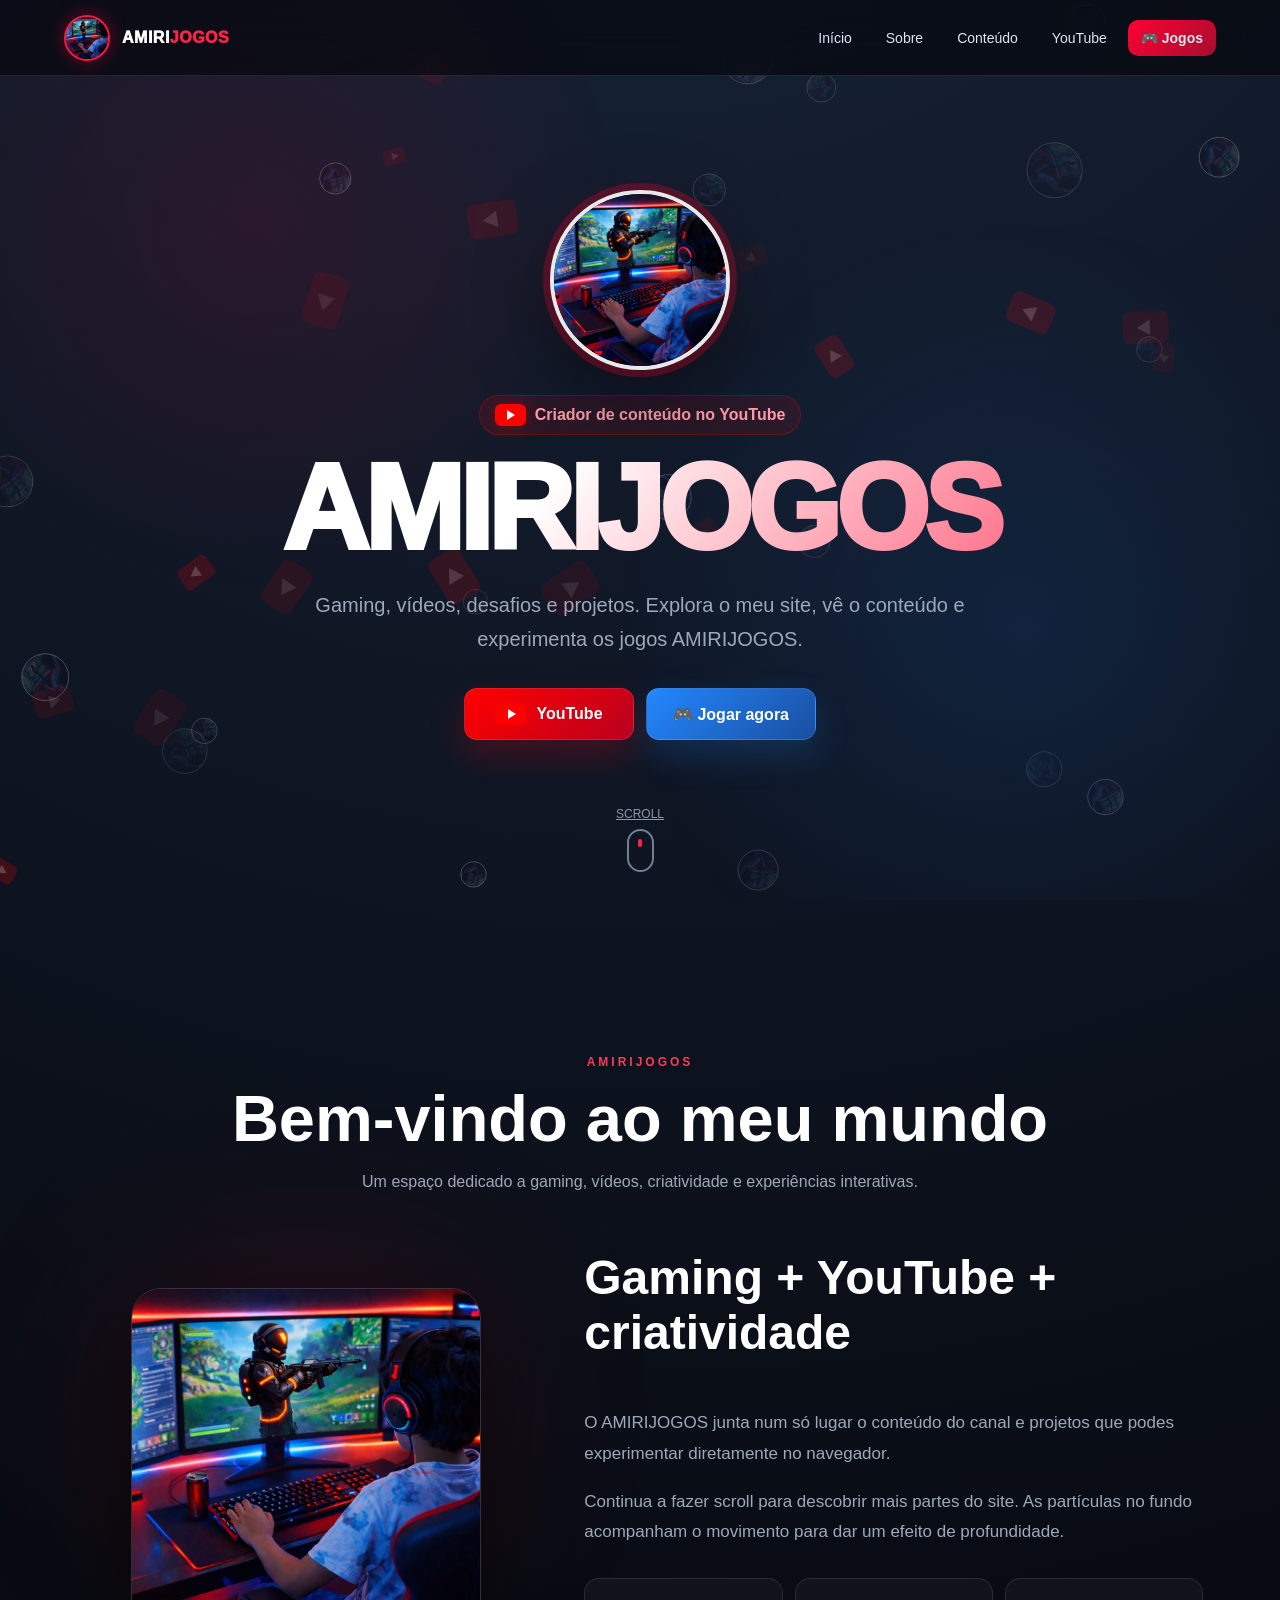
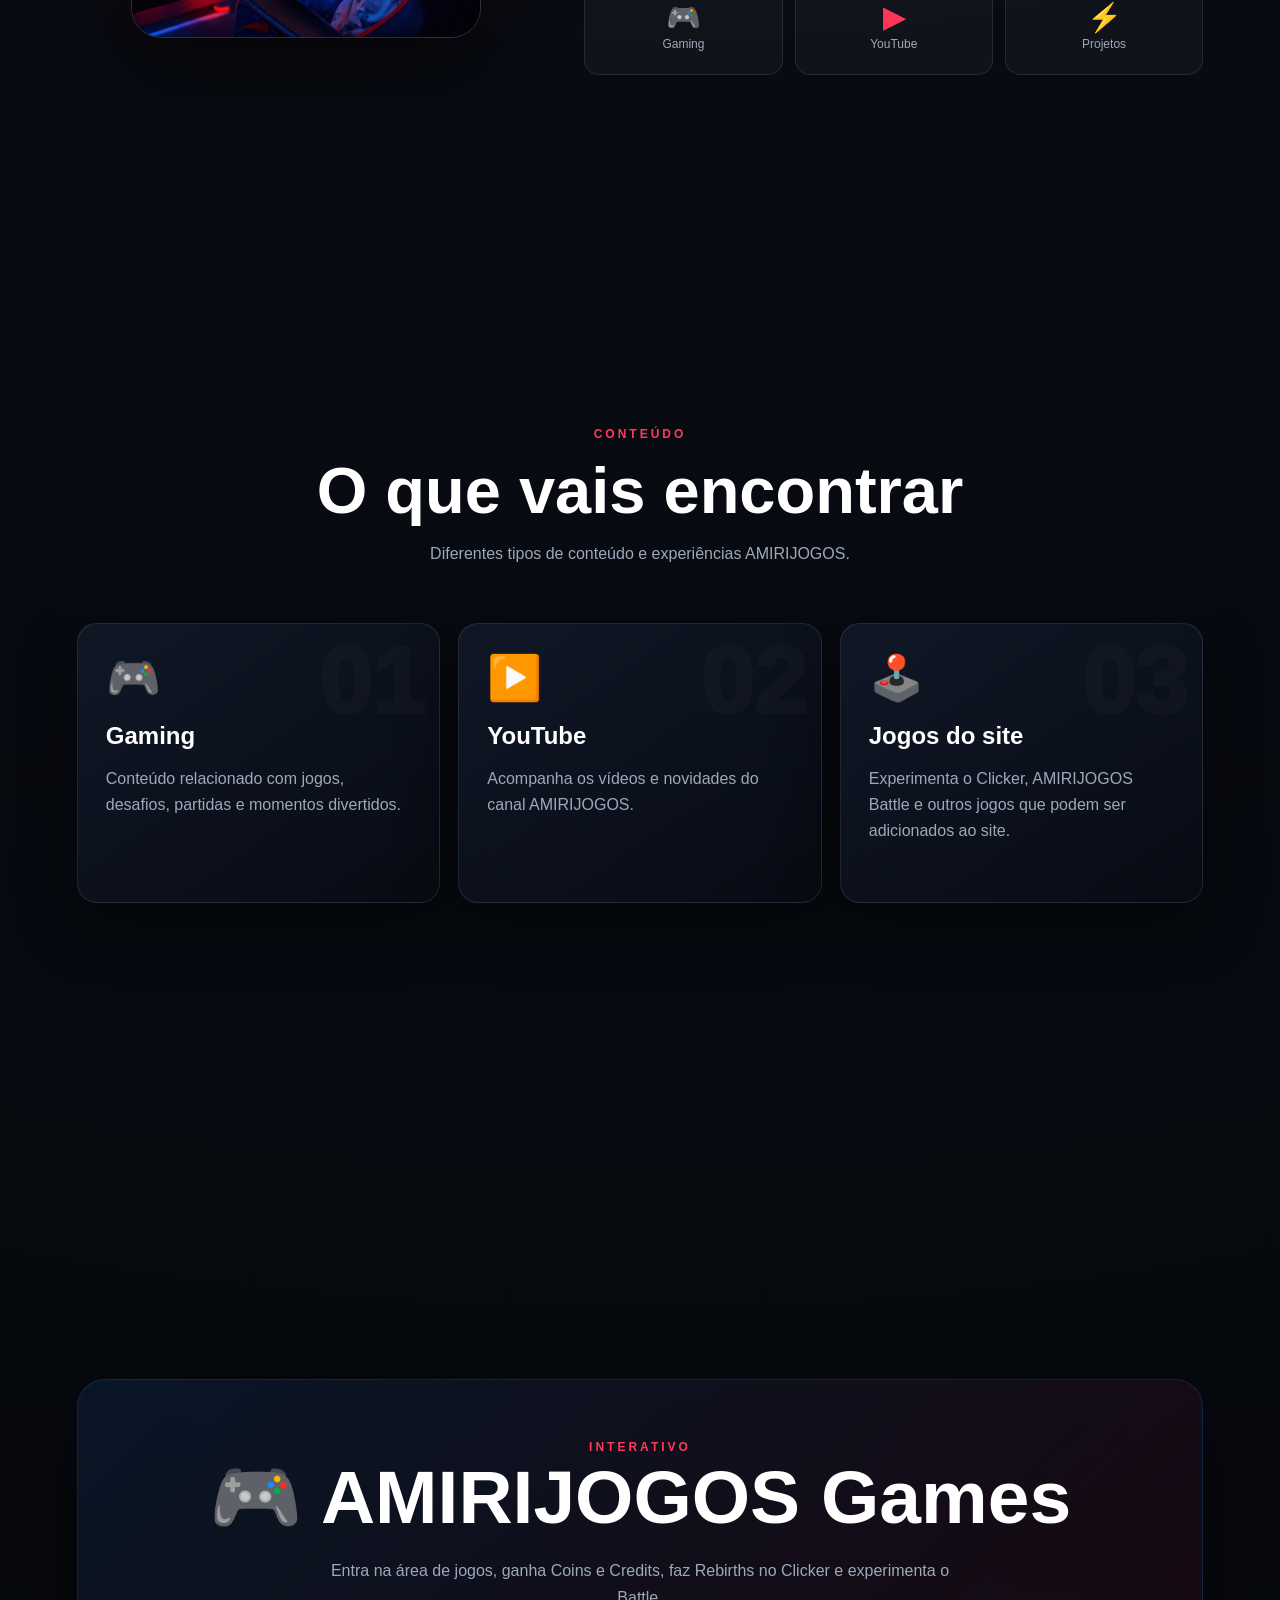
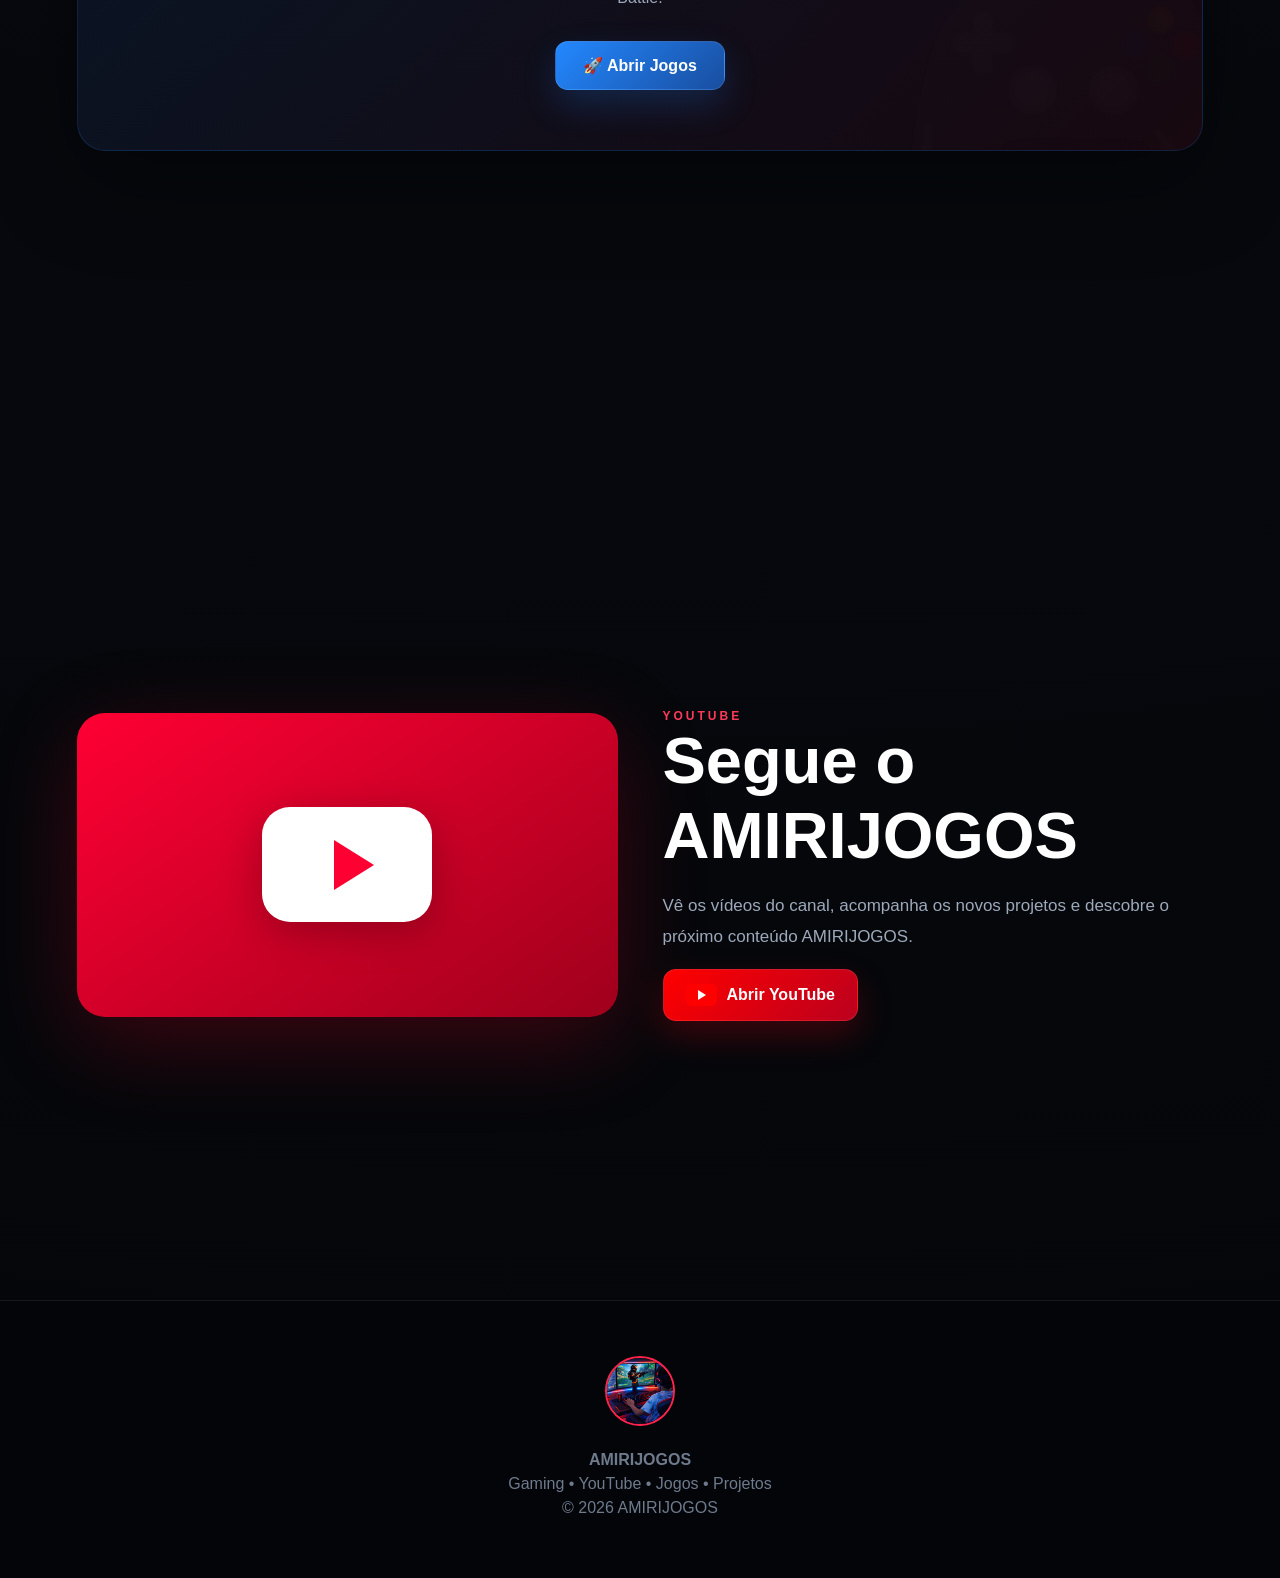
==== commit e901e423: "Update index.html" ====
--- a/index.html
+++ b/index.html
@@ -1,291 +1,3156 @@
 <!DOCTYPE html>
 <html lang="pt-PT">
 <head>
-    <meta charset="UTF-8">
-    <meta name="viewport" content="width=device-width, initial-scale=1.0">
-
-    <title>AMIRIJOGOS | Gaming</title>
-
-    <meta name="description" content="Site oficial do AMIRIJOGOS — Gaming, vídeos, desafios e diversão.">
-
-    <link rel="icon" type="image/jpeg" href="perfil.jpg">
-    <link rel="stylesheet" href="style.css">
+<meta charset="UTF-8">
+
+<meta
+  name="viewport"
+  content="width=device-width, initial-scale=1.0"
+>
+
+<title>AMIRIJOGOS</title>
+
+<style>
+
+/* =====================================================
+   CONFIGURAÇÕES
+===================================================== */
+
+:root{
+
+  --bg:#05070c;
+  --bg2:#090d15;
+
+  --panel:rgba(14,20,32,.72);
+
+  --text:#ffffff;
+  --muted:#9da9ba;
+
+  --red:#ff0033;
+  --youtube:#ff0000;
+
+  --blue:#2388ff;
+
+  --border:rgba(255,255,255,.10);
+
+  --shadow:
+  0 20px 60px rgba(0,0,0,.45);
+
+}
+
+
+/* =====================================================
+   BASE
+===================================================== */
+
+*{
+  box-sizing:border-box;
+}
+
+html{
+
+  scroll-behavior:smooth;
+
+  scrollbar-width:thin;
+  scrollbar-color:#ff1744 #070a10;
+
+}
+
+body{
+
+  margin:0;
+
+  font-family:
+  Arial,
+  Helvetica,
+  sans-serif;
+
+  color:var(--text);
+
+  background:
+  radial-gradient(
+    circle at 50% -10%,
+    #19263d 0%,
+    #080b12 40%,
+    #040609 100%
+  );
+
+  overflow-x:hidden;
+
+}
+
+
+/* SCROLLBAR CHROME */
+
+::-webkit-scrollbar{
+  width:10px;
+}
+
+::-webkit-scrollbar-track{
+  background:#070a10;
+}
+
+::-webkit-scrollbar-thumb{
+
+  background:
+  linear-gradient(
+    #ff0033,
+    #9c0b28
+  );
+
+  border-radius:20px;
+
+}
+
+
+/* =====================================================
+   FUNDO DE PARTÍCULAS
+===================================================== */
+
+#particleCanvas{
+
+  position:fixed;
+
+  inset:0;
+
+  width:100%;
+  height:100%;
+
+  pointer-events:none;
+
+  z-index:-3;
+
+}
+
+
+/* efeitos de luz */
+
+.background-glow{
+
+  position:fixed;
+
+  inset:0;
+
+  pointer-events:none;
+
+  z-index:-2;
+
+  background:
+
+  radial-gradient(
+    circle at 20% 25%,
+    rgba(255,0,45,.10),
+    transparent 30%
+  ),
+
+  radial-gradient(
+    circle at 80% 70%,
+    rgba(35,136,255,.11),
+    transparent 34%
+  );
+
+}
+
+
+/* =====================================================
+   SCROLL PROGRESS
+===================================================== */
+
+#scrollProgress{
+
+  position:fixed;
+
+  top:0;
+  left:0;
+
+  width:0%;
+  height:4px;
+
+  z-index:9999;
+
+  background:
+  linear-gradient(
+    90deg,
+    #ff0000,
+    #ff2d55,
+    #2388ff
+  );
+
+  box-shadow:
+  0 0 15px rgba(255,0,0,.8);
+
+}
+
+
+/* =====================================================
+   NAVBAR
+===================================================== */
+
+.navbar{
+
+  position:fixed;
+
+  top:0;
+  left:0;
+  right:0;
+
+  z-index:1000;
+
+  height:76px;
+
+  display:flex;
+
+  align-items:center;
+
+  justify-content:space-between;
+
+  gap:20px;
+
+  padding:
+  0 clamp(18px,5vw,70px);
+
+  background:
+  rgba(5,7,12,.68);
+
+  backdrop-filter:
+  blur(18px);
+
+  border-bottom:
+  1px solid var(--border);
+
+  transition:
+  .35s ease;
+
+}
+
+
+.navbar.scrolled{
+
+  height:66px;
+
+  background:
+  rgba(5,7,12,.93);
+
+  box-shadow:
+  0 10px 40px rgba(0,0,0,.3);
+
+}
+
+
+/* BRAND */
+
+.brand{
+
+  display:flex;
+
+  align-items:center;
+
+  gap:12px;
+
+  color:white;
+
+  text-decoration:none;
+
+  font-weight:1000;
+
+  letter-spacing:.5px;
+
+}
+
+
+.brand img{
+
+  width:46px;
+  height:46px;
+
+  border-radius:50%;
+
+  object-fit:cover;
+
+  border:
+  2px solid #ff1744;
+
+  box-shadow:
+  0 0 18px rgba(255,0,50,.4);
+
+}
+
+
+.brand-text span{
+
+  color:#ff234c;
+
+}
+
+
+/* NAV LINKS */
+
+.nav-links{
+
+  display:flex;
+
+  align-items:center;
+
+  gap:8px;
+
+}
+
+
+.nav-links a{
+
+  position:relative;
+
+  color:#dce5f2;
+
+  text-decoration:none;
+
+  padding:
+  10px 13px;
+
+  border-radius:10px;
+
+  font-size:14px;
+
+  transition:
+  .25s ease;
+
+}
+
+
+.nav-links a:hover{
+
+  color:white;
+
+  background:
+  rgba(255,255,255,.07);
+
+  transform:
+  translateY(-2px);
+
+}
+
+
+.nav-links .games-link{
+
+  background:
+  linear-gradient(
+    135deg,
+    #ff0033,
+    #a60e2f
+  );
+
+  font-weight:800;
+
+}
+
+
+/* =====================================================
+   SECTIONS
+===================================================== */
+
+section{
+
+  position:relative;
+
+  min-height:100vh;
+
+  display:flex;
+
+  align-items:center;
+
+  justify-content:center;
+
+  padding:
+  120px 6% 90px;
+
+}
+
+
+/* =====================================================
+   HERO
+===================================================== */
+
+.hero{
+
+  min-height:100vh;
+
+  text-align:center;
+
+}
+
+
+.hero-content{
+
+  width:min(
+    1000px,
+    100%
+  );
+
+  margin:auto;
+
+}
+
+
+.hero-logo-wrap{
+
+  position:relative;
+
+  display:inline-flex;
+
+  align-items:center;
+
+  justify-content:center;
+
+  margin-bottom:25px;
+
+}
+
+
+/* círculo atrás */
+
+.hero-logo-wrap::before{
+
+  content:"";
+
+  position:absolute;
+
+  width:210px;
+  height:210px;
+
+  border-radius:50%;
+
+  background:
+  radial-gradient(
+    circle,
+    rgba(255,0,45,.35),
+    transparent 65%
+  );
+
+  filter:blur(20px);
+
+  animation:
+  logoGlow 3s ease-in-out infinite;
+
+}
+
+
+.hero-logo{
+
+  position:relative;
+
+  z-index:2;
+
+  width:
+  clamp(120px,18vw,180px);
+
+  height:
+  clamp(120px,18vw,180px);
+
+  object-fit:cover;
+
+  border-radius:50%;
+
+  border:
+  4px solid rgba(255,255,255,.9);
+
+  box-shadow:
+  0 0 0 7px rgba(255,0,40,.25),
+  0 25px 70px rgba(0,0,0,.5);
+
+  animation:
+  logoFloat 4s ease-in-out infinite;
+
+}
+
+
+@keyframes logoFloat{
+
+  0%,100%{
+    transform:
+    translateY(0)
+    rotate(-2deg);
+  }
+
+  50%{
+    transform:
+    translateY(-13px)
+    rotate(2deg);
+  }
+
+}
+
+
+@keyframes logoGlow{
+
+  0%,100%{
+    transform:scale(.9);
+    opacity:.55;
+  }
+
+  50%{
+    transform:scale(1.2);
+    opacity:1;
+  }
+
+}
+
+
+/* YOUTUBE BADGE */
+
+.youtube-badge{
+
+  display:inline-flex;
+
+  align-items:center;
+
+  gap:9px;
+
+  padding:
+  8px 15px;
+
+  border:
+  1px solid rgba(255,0,0,.3);
+
+  border-radius:999px;
+
+  background:
+  rgba(255,0,0,.10);
+
+  color:#ff9ca9;
+
+  font-weight:700;
+
+  margin-bottom:18px;
+
+}
+
+
+.youtube-icon{
+
+  width:31px;
+  height:22px;
+
+  display:inline-flex;
+
+  align-items:center;
+
+  justify-content:center;
+
+  background:#ff0000;
+
+  border-radius:6px;
+
+  box-shadow:
+  0 0 15px rgba(255,0,0,.35);
+
+}
+
+
+.youtube-icon::after{
+
+  content:"";
+
+  width:0;
+  height:0;
+
+  margin-left:2px;
+
+  border-top:
+  5px solid transparent;
+
+  border-bottom:
+  5px solid transparent;
+
+  border-left:
+  8px solid white;
+
+}
+
+
+/* HERO TITLE */
+
+.hero h1{
+
+  margin:0;
+
+  font-size:
+  clamp(
+    52px,
+    10vw,
+    120px
+  );
+
+  line-height:.92;
+
+  letter-spacing:-5px;
+
+  font-weight:1000;
+
+  background:
+  linear-gradient(
+    130deg,
+    #ffffff 20%,
+    #ff4565 52%,
+    #ff0033 72%,
+    #8bbdff
+  );
+
+  background-size:200% 200%;
+
+  -webkit-background-clip:text;
+
+  background-clip:text;
+
+  color:transparent;
+
+  animation:
+  titleGradient 6s ease infinite;
+
+}
+
+
+@keyframes titleGradient{
+
+  0%{
+    background-position:0 50%;
+  }
+
+  50%{
+    background-position:100% 50%;
+  }
+
+  100%{
+    background-position:0 50%;
+  }
+
+}
+
+
+.hero-description{
+
+  max-width:700px;
+
+  margin:
+  25px auto;
+
+  font-size:
+  clamp(
+    16px,
+    2vw,
+    20px
+  );
+
+  line-height:1.7;
+
+  color:var(--muted);
+
+}
+
+
+/* HERO BUTTONS */
+
+.hero-buttons{
+
+  display:flex;
+
+  justify-content:center;
+
+  gap:12px;
+
+  flex-wrap:wrap;
+
+  margin-top:32px;
+
+}
+
+
+.main-button{
+
+  display:inline-flex;
+
+  align-items:center;
+
+  justify-content:center;
+
+  gap:10px;
+
+  min-width:170px;
+
+  padding:
+  14px 22px;
+
+  border-radius:13px;
+
+  text-decoration:none;
+
+  color:white;
+
+  font-weight:900;
+
+  border:
+  1px solid rgba(255,255,255,.1);
+
+  transition:
+  transform .25s ease,
+  box-shadow .25s ease,
+  filter .25s ease;
+
+}
+
+
+.main-button:hover{
+
+  transform:
+  translateY(-4px)
+  scale(1.02);
+
+  filter:
+  brightness(1.12);
+
+}
+
+
+.youtube-button{
+
+  background:
+  linear-gradient(
+    135deg,
+    #ff0000,
+    #bb001e
+  );
+
+  box-shadow:
+  0 15px 35px rgba(255,0,20,.22);
+
+}
+
+
+.games-button{
+
+  background:
+  linear-gradient(
+    135deg,
+    #2388ff,
+    #194ea0
+  );
+
+  box-shadow:
+  0 15px 35px rgba(35,136,255,.20);
+
+}
+
+
+/* SCROLL INDICATOR */
+
+.scroll-down{
+
+  position:absolute;
+
+  bottom:28px;
+
+  left:50%;
+
+  transform:
+  translateX(-50%);
+
+  display:flex;
+
+  flex-direction:column;
+
+  align-items:center;
+
+  gap:8px;
+
+  color:#8d99aa;
+
+  font-size:12px;
+
+}
+
+
+.mouse{
+
+  width:27px;
+  height:43px;
+
+  border:
+  2px solid #718094;
+
+  border-radius:20px;
+
+  position:relative;
+
+}
+
+
+.mouse::after{
+
+  content:"";
+
+  position:absolute;
+
+  width:4px;
+  height:8px;
+
+  border-radius:5px;
+
+  background:#ff244c;
+
+  top:8px;
+  left:50%;
+
+  transform:
+  translateX(-50%);
+
+  animation:
+  mouseScroll 1.5s infinite;
+
+}
+
+
+@keyframes mouseScroll{
+
+  0%{
+    opacity:0;
+    transform:
+    translate(-50%,0);
+  }
+
+  30%{
+    opacity:1;
+  }
+
+  100%{
+    opacity:0;
+    transform:
+    translate(-50%,15px);
+  }
+
+}
+
+
+/* =====================================================
+   CONTENT WRAPPERS
+===================================================== */
+
+.section-content{
+
+  width:min(
+    1150px,
+    100%
+  );
+
+  margin:auto;
+
+}
+
+
+.section-header{
+
+  text-align:center;
+
+  margin-bottom:55px;
+
+}
+
+
+.section-label{
+
+  color:#ff3a59;
+
+  font-weight:900;
+
+  letter-spacing:3px;
+
+  font-size:12px;
+
+  text-transform:uppercase;
+
+}
+
+
+.section-header h2{
+
+  margin:
+  12px 0;
+
+  font-size:
+  clamp(
+    35px,
+    6vw,
+    65px
+  );
+
+}
+
+
+.section-header p{
+
+  max-width:650px;
+
+  margin:auto;
+
+  color:var(--muted);
+
+  line-height:1.7;
+
+}
+
+
+/* =====================================================
+   ABOUT
+===================================================== */
+
+.about-grid{
+
+  display:grid;
+
+  grid-template-columns:
+  .85fr 1.15fr;
+
+  gap:50px;
+
+  align-items:center;
+
+}
+
+
+.about-profile{
+
+  position:relative;
+
+  display:flex;
+
+  justify-content:center;
+
+}
+
+
+.about-profile img{
+
+  width:
+  min(
+    350px,
+    85vw
+  );
+
+  aspect-ratio:1;
+
+  object-fit:cover;
+
+  border-radius:30px;
+
+  border:
+  1px solid rgba(255,255,255,.15);
+
+  box-shadow:
+  0 30px 80px rgba(0,0,0,.5);
+
+}
+
+
+.about-profile::before{
+
+  content:"";
+
+  position:absolute;
+
+  width:70%;
+  height:70%;
+
+  background:#ff0033;
+
+  filter:blur(100px);
+
+  opacity:.17;
+
+  z-index:-1;
+
+}
+
+
+.about-text h3{
+
+  margin-top:0;
+
+  font-size:
+  clamp(
+    30px,
+    4vw,
+    48px
+  );
+
+}
+
+
+.about-text p{
+
+  color:var(--muted);
+
+  line-height:1.8;
+
+  font-size:17px;
+
+}
+
+
+.stat-grid{
+
+  display:grid;
+
+  grid-template-columns:
+  repeat(3,1fr);
+
+  gap:12px;
+
+  margin-top:30px;
+
+}
+
+
+.big-stat{
+
+  padding:22px 12px;
+
+  text-align:center;
+
+  border:
+  1px solid var(--border);
+
+  border-radius:15px;
+
+  background:
+  rgba(255,255,255,.035);
+
+}
+
+
+.big-stat strong{
+
+  display:block;
+
+  font-size:28px;
+
+  color:#ff3658;
+
+}
+
+
+.big-stat span{
+
+  color:var(--muted);
+
+  font-size:12px;
+
+}
+
+
+/* =====================================================
+   CARDS
+===================================================== */
+
+.cards{
+
+  display:grid;
+
+  grid-template-columns:
+  repeat(3,1fr);
+
+  gap:18px;
+
+}
+
+
+.card{
+
+  position:relative;
+
+  min-height:280px;
+
+  overflow:hidden;
+
+  padding:28px;
+
+  border:
+  1px solid var(--border);
+
+  border-radius:20px;
+
+  background:
+  linear-gradient(
+    145deg,
+    rgba(18,27,44,.8),
+    rgba(8,12,20,.8)
+  );
+
+  box-shadow:
+  var(--shadow);
+
+  transition:
+  transform .4s ease,
+  border-color .4s ease;
+
+}
+
+
+.card:hover{
+
+  transform:
+  translateY(-10px);
+
+  border-color:
+  rgba(255,50,80,.45);
+
+}
+
+
+.card-number{
+
+  position:absolute;
+
+  right:15px;
+  top:3px;
+
+  font-size:95px;
+
+  font-weight:1000;
+
+  color:
+  rgba(255,255,255,.025);
+
+}
+
+
+.card-icon{
+
+  font-size:44px;
+
+  margin-bottom:18px;
+
+}
+
+
+.card h3{
+
+  margin:0 0 10px;
+
+  font-size:24px;
+
+}
+
+
+.card p{
+
+  color:var(--muted);
+
+  line-height:1.65;
+
+}
+
+
+/* =====================================================
+   GAMING
+===================================================== */
+
+.games-showcase{
+
+  position:relative;
+
+  overflow:hidden;
+
+  padding:
+  60px;
+
+  border:
+  1px solid rgba(35,136,255,.18);
+
+  border-radius:28px;
+
+  background:
+  linear-gradient(
+    135deg,
+    rgba(35,136,255,.10),
+    rgba(255,0,51,.07)
+  );
+
+  box-shadow:
+  0 30px 90px rgba(0,0,0,.4);
+
+  text-align:center;
+
+}
+
+
+.games-showcase::before{
+
+  content:"🎮";
+
+  position:absolute;
+
+  font-size:300px;
+
+  right:-60px;
+  bottom:-120px;
+
+  opacity:.025;
+
+}
+
+
+.games-showcase h2{
+
+  margin:
+  0 0 15px;
+
+  font-size:
+  clamp(
+    38px,
+    7vw,
+    75px
+  );
+
+}
+
+
+.games-showcase p{
+
+  max-width:650px;
+
+  margin:
+  0 auto 30px;
+
+  color:var(--muted);
+
+  line-height:1.7;
+
+}
+
+
+/* =====================================================
+   YOUTUBE SECTION
+===================================================== */
+
+.youtube-box{
+
+  display:grid;
+
+  grid-template-columns:
+  1fr 1fr;
+
+  gap:45px;
+
+  align-items:center;
+
+}
+
+
+.big-youtube{
+
+  position:relative;
+
+  width:100%;
+
+  aspect-ratio:16/9;
+
+  display:flex;
+
+  align-items:center;
+
+  justify-content:center;
+
+  border-radius:28px;
+
+  background:
+  linear-gradient(
+    145deg,
+    #ff0033,
+    #9f001c
+  );
+
+  box-shadow:
+  0 25px 90px rgba(255,0,40,.22);
+
+}
+
+
+.big-youtube-icon{
+
+  width:170px;
+  height:115px;
+
+  border-radius:28px;
+
+  background:white;
+
+  position:relative;
+
+  box-shadow:
+  0 10px 40px rgba(0,0,0,.25);
+
+}
+
+
+.big-youtube-icon::after{
+
+  content:"";
+
+  position:absolute;
+
+  top:50%;
+  left:54%;
+
+  transform:
+  translate(-50%,-50%);
+
+  width:0;
+  height:0;
+
+  border-top:
+  25px solid transparent;
+
+  border-bottom:
+  25px solid transparent;
+
+  border-left:
+  40px solid #ff0033;
+
+}
+
+
+.youtube-copy h2{
+
+  font-size:
+  clamp(
+    35px,
+    6vw,
+    65px
+  );
+
+  margin:0 0 18px;
+
+}
+
+
+.youtube-copy p{
+
+  color:var(--muted);
+
+  line-height:1.8;
+
+  font-size:17px;
+
+}
+
+
+/* =====================================================
+   FOOTER
+===================================================== */
+
+footer{
+
+  position:relative;
+
+  text-align:center;
+
+  padding:
+  55px 20px;
+
+  border-top:
+  1px solid rgba(255,255,255,.08);
+
+  background:
+  rgba(4,6,10,.72);
+
+}
+
+
+.footer-logo{
+
+  width:70px;
+  height:70px;
+
+  border-radius:50%;
+
+  object-fit:cover;
+
+  margin-bottom:15px;
+
+  border:
+  2px solid #ff234c;
+
+}
+
+
+footer p{
+
+  margin:6px;
+
+  color:#6f7b8d;
+
+}
+
+
+/* =====================================================
+   REVEAL ON SCROLL
+===================================================== */
+
+.reveal{
+
+  opacity:0;
+
+  transform:
+  translateY(55px)
+  scale(.98);
+
+  filter:
+  blur(6px);
+
+  transition:
+
+  opacity .9s
+  cubic-bezier(.2,.7,.2,1),
+
+  transform .9s
+  cubic-bezier(.2,.7,.2,1),
+
+  filter .9s ease;
+
+}
+
+
+.reveal.visible{
+
+  opacity:1;
+
+  transform:
+  translateY(0)
+  scale(1);
+
+  filter:
+  blur(0);
+
+}
+
+
+/* delays */
+
+.reveal-delay-1{
+  transition-delay:.08s;
+}
+
+.reveal-delay-2{
+  transition-delay:.16s;
+}
+
+.reveal-delay-3{
+  transition-delay:.24s;
+}
+
+
+/* =====================================================
+   MOBILE MENU
+===================================================== */
+
+.menu-button{
+
+  display:none;
+
+  border:0;
+
+  width:44px;
+  height:44px;
+
+  border-radius:12px;
+
+  background:
+  rgba(255,255,255,.07);
+
+  color:white;
+
+  font-size:22px;
+
+}
+
+
+/* =====================================================
+   RESPONSIVE
+===================================================== */
+
+@media(
+  max-width:900px
+){
+
+  .about-grid,
+  .youtube-box{
+
+    grid-template-columns:1fr;
+
+  }
+
+
+  .cards{
+
+    grid-template-columns:1fr 1fr;
+
+  }
+
+
+  .about-text{
+
+    text-align:center;
+
+  }
+
+
+  .games-showcase{
+
+    padding:
+    45px 25px;
+
+  }
+
+}
+
+
+@media(
+  max-width:700px
+){
+
+  .navbar{
+
+    padding:
+    0 16px;
+
+  }
+
+
+  .menu-button{
+
+    display:block;
+
+  }
+
+
+  .nav-links{
+
+    position:absolute;
+
+    top:70px;
+    left:12px;
+    right:12px;
+
+    display:none;
+
+    flex-direction:column;
+
+    padding:12px;
+
+    border:
+    1px solid var(--border);
+
+    border-radius:15px;
+
+    background:
+    rgba(7,10,16,.97);
+
+    box-shadow:
+    var(--shadow);
+
+  }
+
+
+  .nav-links.open{
+
+    display:flex;
+
+  }
+
+
+  .nav-links a{
+
+    width:100%;
+
+    text-align:center;
+
+  }
+
+
+  .hero h1{
+
+    letter-spacing:-2px;
+
+  }
+
+
+  .cards{
+
+    grid-template-columns:1fr;
+
+  }
+
+
+  .stat-grid{
+
+    grid-template-columns:1fr;
+
+  }
+
+
+  section{
+
+    padding:
+    105px 20px 70px;
+
+  }
+
+}
+
+
+/* utilizadores que preferem menos animação */
+
+@media(
+  prefers-reduced-motion:reduce
+){
+
+  html{
+    scroll-behavior:auto;
+  }
+
+  *,
+  *::before,
+  *::after{
+
+    animation-duration:
+    .01ms !important;
+
+    animation-iteration-count:
+    1 !important;
+
+    transition-duration:
+    .01ms !important;
+
+  }
+
+}
+
+</style>
 </head>
 
 <body>
 
-    <header class="navbar">
-        <a href="#inicio" class="brand">
-            <img src="perfil.jpg" alt="AMIRIJOGOS">
-            <span>AMIRIJOGOS</span>
-        </a>
-
-        <nav>
-             <a href="#inicio" data-i18n="home">Início</a>
-             <a href="#sobre" data-i18n="about">Sobre</a>
-             <a href="#videos" data-i18n="videos">Vídeos</a>
-             <a href="games.html">🎮 Jogos</a>
-             <a href="#comunidade" data-i18n="community">Comunidade</a>
-             <a href="#contacto" data-i18n="contact">Contacto</a>
-        </nav>
-
-        <select id="language">
-            <option value="pt">🇵🇹 Português</option>
-            <option value="en">🇬🇧 English</option>
-            <option value="es">🇪🇸 Español</option>
-            <option value="fr">🇫🇷 Français</option>
-            <option value="de">🇩🇪 Deutsch</option>
-            <option value="it">🇮🇹 Italiano</option>
-            <option value="ja">🇯🇵 日本語</option>
-            <option value="zh">🇨🇳 中文</option>
-            <option value="ko">🇰🇷 한국어</option>
-            <option value="ru">🇷🇺 Русский</option>
-            <option value="ar">🇸🇦 العربية</option>
-            <option value="tr">🇹🇷 Türkçe</option>
-        </select>
-    </header>
-
-    <main>
-
-        <!-- INÍCIO -->
-        <section id="inicio" class="hero">
-
-            <div class="hero-content">
-
-                <div class="profile">
-                    <img src="perfil.jpg" alt="Foto de perfil do AMIRIJOGOS">
-                </div>
-
-                <p class="eyebrow" data-i18n="gamingChannel">
-                    CANAL GAMING
-                </p>
-
-                <h1>
-                    AMIRI<span>JOGOS</span>
-                </h1>
-
-                <p class="subtitle" data-i18n="heroText">
-                    Gaming, diversão e desafios.
-                </p>
-
-                <div class="buttons">
-
-                    <a
-                        href="https://www.youtube.com/@amirijogos"
-                        target="_blank"
-                        rel="noopener"
-                        class="btn primary"
-                    >
-                        ▶ <span data-i18n="youtube">Ver canal no YouTube</span>
-                    </a>
-
-                    <a
-                        href="#videos"
-                        class="btn secondary"
-                        data-i18n="explore"
-                    >
-                        Explorar
-                    </a>
-
-                </div>
-
-            </div>
-
-        </section>
-
-
-        <!-- SOBRE -->
-        <section id="sobre" class="section">
-
-            <p class="eyebrow" data-i18n="aboutChannel">
-                SOBRE O CANAL
-            </p>
-
-            <h2 data-i18n="aboutTitle">
-                Sobre o AMIRIJOGOS
-            </h2>
-
-            <p class="description" data-i18n="aboutText">
-                Olá! Bem-vindo ao AMIRIJOGOS, um canal dedicado a gaming,
-                diversão, desafios e momentos épicos. Junta-te à comunidade
-                e acompanha todas as novidades!
-            </p>
-
-        </section>
-
-
-        <!-- VÍDEOS -->
-        <section id="videos" class="section">
-
-            <p class="eyebrow" data-i18n="latestVideos">
-                CONTEÚDO
-            </p>
-
-            <h2 data-i18n="videosTitle">
-                Últimos vídeos
-            </h2>
-
-            <div class="cards">
-
-                <article class="card">
-                    <div class="card-icon">🎮</div>
-
-                    <h3>Gaming</h3>
-
-                    <p data-i18n="gamingText">
-                        Jogos, desafios e momentos incríveis.
-                    </p>
-                </article>
-
-
-                <article class="card">
-                    <div class="card-icon">🔥</div>
-
-                    <h3>Vídeos</h3>
-
-                    <p data-i18n="videoText">
-                        Acompanha os novos vídeos do canal.
-                    </p>
-                </article>
-
-
-                <article class="card">
-                    <div class="card-icon">🏆</div>
-
-                    <h3>Desafios</h3>
-
-                    <p data-i18n="challengeText">
-                        Grandes desafios e conquistas.
-                    </p>
-                </article>
-
-            </div>
-
-
-            <a
-                href="https://www.youtube.com/@amirijogos"
-                target="_blank"
-                rel="noopener"
-                class="btn primary youtube-button"
-                data-i18n="allVideos"
-            >
-                Ver todos os vídeos
-            </a>
-
-        </section>
-
-
-        <!-- COMUNIDADE -->
-        <section id="comunidade" class="community">
-
-            <div class="community-content">
-
-                <p class="eyebrow" data-i18n="community">
-                    COMUNIDADE
-                </p>
-
-                <h2 data-i18n="communityTitle">
-                    Junta-te à comunidade!
-                </h2>
-
-                <p data-i18n="communityText">
-                    Faz parte da comunidade AMIRIJOGOS e não percas nenhuma novidade.
-                </p>
-
-            </div>
-
-
-            <!-- DISCORD -->
-            <div class="discord-card">
-
-           <img
-               src="Discord.png"
-               alt="Servidor Discord do AMIRIJOGOS"
-               class="discord-image"
-            >
-
-                <div class="discord-info">
-
-                    <h3>💬 Discord AMIRIJOGOS</h3>
-
-                    <p>
-                        Junta-te ao nosso servidor Discord,
-                        conversa com a comunidade e participa
-                        nos eventos!
-                    </p>
-
-                    <a
-                        href="https://discord.gg/GdcPE5mUb"
-                        target="_blank"
-                        rel="noopener"
-                        class="btn primary"
-                    >
-                        💬 Entrar no Discord
-                    </a>
-
-                </div>
-
-            </div>
-
-
-            <!-- YOUTUBE -->
-            <div class="buttons">
-
-                <a
-                    href="https://www.youtube.com/@amirijogos"
-                    target="_blank"
-                    rel="noopener"
-                    class="btn primary"
-                >
-                    ▶ YouTube
-                </a>
-
-            </div>
-
-        </section>
-
-
-        <!-- CONTACTO -->
-        <section id="contacto" class="section">
-
-            <p class="eyebrow" data-i18n="contact">
-                CONTACTO
-            </p>
-
-            <h2 data-i18n="contactTitle">
-                Contacta o AMIRIJOGOS
-            </h2>
-
-            <p class="description" data-i18n="contactText">
-                Queres entrar em contacto com o AMIRIJOGOS?
-            </p>
-
-        </section>
-
-    </main>
-
-
-    <!-- FOOTER -->
-    <footer>
-
-        <img src="perfil.jpg" alt="AMIRIJOGOS">
-
-        <p>
-            © 2026 AMIRIJOGOS
-        </p>
-
-        <a
-            href="https://www.youtube.com/@amirijogos"
-            target="_blank"
-            rel="noopener"
-        >
-            YouTube
-        </a>
-
-    </footer>
-
-
-    <script src="script.js"></script>
+
+<!-- FUNDO -->
+
+<canvas id="particleCanvas"></canvas>
+
+<div class="background-glow"></div>
+
+<div id="scrollProgress"></div>
+
+
+<!-- =====================================================
+     NAVBAR
+===================================================== -->
+
+<header class="navbar" id="navbar">
+
+<a href="#inicio" class="brand">
+
+<img
+  src="perfil.jpg"
+  alt="AMIRIJOGOS"
+>
+
+<div class="brand-text">
+AMIRI<span>JOGOS</span>
+</div>
+
+</a>
+
+
+<button
+  id="menuButton"
+  class="menu-button"
+  aria-label="Abrir menu"
+>
+☰
+</button>
+
+
+<nav
+  class="nav-links"
+  id="navLinks"
+>
+
+<a href="#inicio">
+Início
+</a>
+
+<a href="#sobre">
+Sobre
+</a>
+
+<a href="#conteudo">
+Conteúdo
+</a>
+
+<a href="#youtube">
+YouTube
+</a>
+
+<a
+  href="games.html"
+  class="games-link"
+>
+🎮 Jogos
+</a>
+
+</nav>
+
+</header>
+
+
+<!-- =====================================================
+     HERO
+===================================================== -->
+
+<section
+  id="inicio"
+  class="hero"
+>
+
+<div class="hero-content">
+
+
+<div class="hero-logo-wrap">
+
+<img
+  src="perfil.jpg"
+  class="hero-logo"
+  alt="Logo AMIRIJOGOS"
+>
+
+</div>
+
+
+<br>
+
+
+<div class="youtube-badge">
+
+<span class="youtube-icon"></span>
+
+Criador de conteúdo no YouTube
+
+</div>
+
+
+<h1>
+AMIRIJOGOS
+</h1>
+
+
+<p class="hero-description">
+
+Gaming, vídeos, desafios e projetos.
+Explora o meu site, vê o conteúdo
+e experimenta os jogos AMIRIJOGOS.
+
+</p>
+
+
+<div class="hero-buttons">
+
+<a
+  href="https://www.youtube.com/@amirijogos"
+  target="_blank"
+  rel="noopener noreferrer"
+  class="main-button youtube-button"
+>
+
+<span class="youtube-icon"></span>
+
+YouTube
+
+</a>
+
+
+<a
+  href="games.html"
+  class="main-button games-button"
+>
+
+🎮 Jogar agora
+
+</a>
+
+</div>
+
+</div>
+
+
+<a
+  href="#sobre"
+  class="scroll-down"
+  aria-label="Descer"
+>
+
+<span>
+SCROLL
+</span>
+
+<div class="mouse"></div>
+
+</a>
+
+</section>
+
+
+<!-- =====================================================
+     SOBRE
+===================================================== -->
+
+<section id="sobre">
+
+<div class="section-content">
+
+
+<div class="section-header reveal">
+
+<div class="section-label">
+AMIRIJOGOS
+</div>
+
+<h2>
+Bem-vindo ao meu mundo
+</h2>
+
+<p>
+
+Um espaço dedicado a gaming,
+vídeos, criatividade e experiências
+interativas.
+
+</p>
+
+</div>
+
+
+<div class="about-grid">
+
+
+<div class="about-profile reveal">
+
+<img
+  src="perfil.jpg"
+  alt="Logo do canal AMIRIJOGOS"
+>
+
+</div>
+
+
+<div class="about-text reveal reveal-delay-1">
+
+<h3>
+Gaming + YouTube + criatividade
+</h3>
+
+<p>
+
+O AMIRIJOGOS junta num só lugar
+o conteúdo do canal e projetos
+que podes experimentar diretamente
+no navegador.
+
+</p>
+
+<p>
+
+Continua a fazer scroll para descobrir
+mais partes do site. As partículas no
+fundo acompanham o movimento para
+dar um efeito de profundidade.
+
+</p>
+
+
+<div class="stat-grid">
+
+<div class="big-stat">
+
+<strong>
+🎮
+</strong>
+
+<span>
+Gaming
+</span>
+
+</div>
+
+
+<div class="big-stat">
+
+<strong>
+▶
+</strong>
+
+<span>
+YouTube
+</span>
+
+</div>
+
+
+<div class="big-stat">
+
+<strong>
+⚡
+</strong>
+
+<span>
+Projetos
+</span>
+
+</div>
+
+</div>
+
+</div>
+
+</div>
+
+</div>
+
+</section>
+
+
+<!-- =====================================================
+     CONTEÚDO
+===================================================== -->
+
+<section id="conteudo">
+
+<div class="section-content">
+
+
+<div class="section-header reveal">
+
+<div class="section-label">
+CONTEÚDO
+</div>
+
+<h2>
+O que vais encontrar
+</h2>
+
+<p>
+
+Diferentes tipos de conteúdo
+e experiências AMIRIJOGOS.
+
+</p>
+
+</div>
+
+
+<div class="cards">
+
+
+<article class="card reveal reveal-delay-1">
+
+<div class="card-number">
+01
+</div>
+
+<div class="card-icon">
+🎮
+</div>
+
+<h3>
+Gaming
+</h3>
+
+<p>
+
+Conteúdo relacionado com jogos,
+desafios, partidas e momentos
+divertidos.
+
+</p>
+
+</article>
+
+
+<article class="card reveal reveal-delay-2">
+
+<div class="card-number">
+02
+</div>
+
+<div class="card-icon">
+▶️
+</div>
+
+<h3>
+YouTube
+</h3>
+
+<p>
+
+Acompanha os vídeos e novidades
+do canal AMIRIJOGOS.
+
+</p>
+
+</article>
+
+
+<article class="card reveal reveal-delay-3">
+
+<div class="card-number">
+03
+</div>
+
+<div class="card-icon">
+🕹️
+</div>
+
+<h3>
+Jogos do site
+</h3>
+
+<p>
+
+Experimenta o Clicker,
+AMIRIJOGOS Battle e outros
+jogos que podem ser adicionados
+ao site.
+
+</p>
+
+</article>
+
+</div>
+
+</div>
+
+</section>
+
+
+<!-- =====================================================
+     JOGOS
+===================================================== -->
+
+<section id="jogos">
+
+<div class="section-content">
+
+<div class="games-showcase reveal">
+
+<div class="section-label">
+INTERATIVO
+</div>
+
+<h2>
+🎮 AMIRIJOGOS Games
+</h2>
+
+<p>
+
+Entra na área de jogos,
+ganha Coins e Credits,
+faz Rebirths no Clicker
+e experimenta o Battle.
+
+</p>
+
+<a
+  href="games.html"
+  class="main-button games-button"
+>
+
+🚀 Abrir Jogos
+
+</a>
+
+</div>
+
+</div>
+
+</section>
+
+
+<!-- =====================================================
+     YOUTUBE
+===================================================== -->
+
+<section id="youtube">
+
+<div class="section-content">
+
+<div class="youtube-box">
+
+
+<div class="big-youtube reveal">
+
+<div class="big-youtube-icon"></div>
+
+</div>
+
+
+<div class="youtube-copy reveal reveal-delay-1">
+
+<div class="section-label">
+YOUTUBE
+</div>
+
+<h2>
+Segue o AMIRIJOGOS
+</h2>
+
+<p>
+
+Vê os vídeos do canal,
+acompanha os novos projetos
+e descobre o próximo conteúdo
+AMIRIJOGOS.
+
+</p>
+
+<a
+  href="https://www.youtube.com/@amirijogos"
+  target="_blank"
+  rel="noopener noreferrer"
+  class="main-button youtube-button"
+>
+
+<span class="youtube-icon"></span>
+
+Abrir YouTube
+
+</a>
+
+</div>
+
+</div>
+
+</div>
+
+</section>
+
+
+<!-- =====================================================
+     FOOTER
+===================================================== -->
+
+<footer>
+
+<img
+  src="perfil.jpg"
+  class="footer-logo"
+  alt="AMIRIJOGOS"
+>
+
+<p>
+<strong>
+AMIRIJOGOS
+</strong>
+</p>
+
+<p>
+Gaming • YouTube • Jogos • Projetos
+</p>
+
+<p>
+© 2026 AMIRIJOGOS
+</p>
+
+</footer>
+
+
+<script>
+
+/* =====================================================
+   MENU MOBILE
+===================================================== */
+
+const menuButton =
+document.getElementById(
+  "menuButton"
+);
+
+const navLinks =
+document.getElementById(
+  "navLinks"
+);
+
+
+menuButton.addEventListener(
+  "click",
+  ()=>{
+
+    navLinks.classList.toggle(
+      "open"
+    );
+
+  }
+);
+
+
+document
+.querySelectorAll(
+  ".nav-links a"
+)
+.forEach(link=>{
+
+  link.addEventListener(
+    "click",
+    ()=>{
+
+      navLinks.classList.remove(
+        "open"
+      );
+
+    }
+  );
+
+});
+
+
+/* =====================================================
+   SMOOTH SCROLL
+===================================================== */
+
+/*
+  Faz a navegação por #secção
+  ficar mais controlada e suave.
+*/
+
+document
+.querySelectorAll(
+  'a[href^="#"]'
+)
+.forEach(link=>{
+
+  link.addEventListener(
+    "click",
+    event=>{
+
+      const href =
+      link.getAttribute(
+        "href"
+      );
+
+
+      if(
+        !href ||
+        href==="#"
+      ){
+        return;
+      }
+
+
+      const target =
+      document.querySelector(
+        href
+      );
+
+
+      if(!target){
+        return;
+      }
+
+
+      event.preventDefault();
+
+
+      const navbarHeight =
+      document
+      .getElementById(
+        "navbar"
+      )
+      .offsetHeight;
+
+
+      const top =
+      target
+      .getBoundingClientRect()
+      .top +
+      window.scrollY -
+      navbarHeight;
+
+
+      window.scrollTo({
+        top:top,
+        behavior:"smooth"
+      });
+
+    }
+  );
+
+});
+
+
+/* =====================================================
+   SCROLL PROGRESS + NAVBAR
+===================================================== */
+
+const navbar =
+document.getElementById(
+  "navbar"
+);
+
+const progress =
+document.getElementById(
+  "scrollProgress"
+);
+
+
+function updateScrollUI(){
+
+  const scrollTop =
+  window.scrollY ||
+  document.documentElement.scrollTop;
+
+
+  const documentHeight =
+  document.documentElement.scrollHeight -
+  window.innerHeight;
+
+
+  const percentage =
+  documentHeight>0
+  ?
+  (
+    scrollTop /
+    documentHeight
+  ) * 100
+  :
+  0;
+
+
+  progress.style.width =
+  percentage + "%";
+
+
+  navbar.classList.toggle(
+    "scrolled",
+    scrollTop>30
+  );
+
+}
+
+
+window.addEventListener(
+  "scroll",
+  updateScrollUI,
+  {
+    passive:true
+  }
+);
+
+
+updateScrollUI();
+
+
+/* =====================================================
+   REVEAL ANIMATION
+===================================================== */
+
+const revealObserver =
+new IntersectionObserver(
+  entries=>{
+
+    entries.forEach(entry=>{
+
+      if(
+        entry.isIntersecting
+      ){
+
+        entry.target
+        .classList.add(
+          "visible"
+        );
+
+
+        revealObserver
+        .unobserve(
+          entry.target
+        );
+
+      }
+
+    });
+
+  },
+  {
+    threshold:.15,
+    rootMargin:
+    "0px 0px -50px 0px"
+  }
+);
+
+
+document
+.querySelectorAll(
+  ".reveal"
+)
+.forEach(element=>{
+
+  revealObserver.observe(
+    element
+  );
+
+});
+
+
+/* =====================================================
+   PARTÍCULAS
+===================================================== */
+
+const canvas =
+document.getElementById(
+  "particleCanvas"
+);
+
+const ctx =
+canvas.getContext(
+  "2d"
+);
+
+
+let width = 0;
+let height = 0;
+
+let pixelRatio =
+Math.min(
+  window.devicePixelRatio || 1,
+  2
+);
+
+
+/* logo do canal */
+
+const channelLogo =
+new Image();
+
+channelLogo.src =
+"perfil.jpg";
+
+
+/* =====================================================
+   DESENHO DO LOGO YOUTUBE
+===================================================== */
+
+function drawYouTubeLogo(
+  x,
+  y,
+  size,
+  opacity,
+  rotation
+){
+
+  ctx.save();
+
+
+  ctx.globalAlpha =
+  opacity;
+
+
+  ctx.translate(
+    x,
+    y
+  );
+
+
+  ctx.rotate(
+    rotation
+  );
+
+
+  const w =
+  size;
+
+  const h =
+  size * .70;
+
+
+  const radius =
+  size * .17;
+
+
+  ctx.fillStyle =
+  "#ff0000";
+
+
+  roundedRect(
+    ctx,
+    -w/2,
+    -h/2,
+    w,
+    h,
+    radius
+  );
+
+
+  ctx.fill();
+
+
+  ctx.beginPath();
+
+
+  ctx.moveTo(
+    -size*.09,
+    -size*.17
+  );
+
+
+  ctx.lineTo(
+    size*.20,
+    0
+  );
+
+
+  ctx.lineTo(
+    -size*.09,
+    size*.17
+  );
+
+
+  ctx.closePath();
+
+
+  ctx.fillStyle =
+  "#ffffff";
+
+
+  ctx.fill();
+
+
+  ctx.restore();
+
+}
+
+
+/* =====================================================
+   RECTÂNGULO ARREDONDADO
+===================================================== */
+
+function roundedRect(
+  context,
+  x,
+  y,
+  w,
+  h,
+  radius
+){
+
+  const r =
+  Math.min(
+    radius,
+    w/2,
+    h/2
+  );
+
+
+  context.beginPath();
+
+
+  context.moveTo(
+    x+r,
+    y
+  );
+
+
+  context.lineTo(
+    x+w-r,
+    y
+  );
+
+
+  context.quadraticCurveTo(
+    x+w,
+    y,
+    x+w,
+    y+r
+  );
+
+
+  context.lineTo(
+    x+w,
+    y+h-r
+  );
+
+
+  context.quadraticCurveTo(
+    x+w,
+    y+h,
+    x+w-r,
+    y+h
+  );
+
+
+  context.lineTo(
+    x+r,
+    y+h
+  );
+
+
+  context.quadraticCurveTo(
+    x,
+    y+h,
+    x,
+    y+h-r
+  );
+
+
+  context.lineTo(
+    x,
+    y+r
+  );
+
+
+  context.quadraticCurveTo(
+    x,
+    y,
+    x+r,
+    y
+  );
+
+
+  context.closePath();
+
+}
+
+
+/* =====================================================
+   PARTICLE CLASS
+===================================================== */
+
+class Particle{
+
+  constructor(
+    index
+  ){
+
+    this.index =
+    index;
+
+
+    this.reset(
+      true
+    );
+
+  }
+
+
+  reset(
+    randomY=false
+  ){
+
+    this.x =
+    Math.random() *
+    width;
+
+
+    this.y =
+    randomY
+    ?
+    Math.random() *
+    height
+    :
+    height +
+    Math.random()*100;
+
+
+    this.size =
+    22 +
+    Math.random()*35;
+
+
+    this.speedY =
+    .08 +
+    Math.random()*.22;
+
+
+    this.speedX =
+    (
+      Math.random()-.5
+    ) * .12;
+
+
+    this.rotation =
+    Math.random() *
+    Math.PI*2;
+
+
+    this.rotationSpeed =
+    (
+      Math.random()-.5
+    ) * .0017;
+
+
+    this.opacity =
+    .06 +
+    Math.random()*.15;
+
+
+    /*
+      Alterna:
+      YouTube / perfil do canal
+    */
+
+    this.type =
+    this.index%2===0
+    ?
+    "youtube"
+    :
+    "channel";
+
+
+    this.parallax =
+    .015 +
+    Math.random()*.045;
+
+  }
+
+
+  update(
+    scrollDelta
+  ){
+
+    this.y -=
+    this.speedY;
+
+
+    this.x +=
+    this.speedX;
+
+
+    /*
+      movimento ligado ao scroll
+    */
+
+    this.y -=
+    scrollDelta *
+    this.parallax;
+
+
+    this.rotation +=
+    this.rotationSpeed;
+
+
+    if(
+      this.y <
+      -this.size*2
+    ){
+
+      this.reset(
+        false
+      );
+
+    }
+
+
+    if(
+      this.x <
+      -this.size
+    ){
+
+      this.x =
+      width+
+      this.size;
+
+    }
+
+
+    if(
+      this.x >
+      width+
+      this.size
+    ){
+
+      this.x =
+      -this.size;
+
+    }
+
+  }
+
+
+  draw(){
+
+    if(
+      this.type===
+      "youtube"
+    ){
+
+      drawYouTubeLogo(
+
+        this.x,
+        this.y,
+        this.size,
+        this.opacity,
+        this.rotation
+
+      );
+
+      return;
+
+    }
+
+
+    /*
+      Partícula com logo do canal
+    */
+
+    ctx.save();
+
+
+    ctx.translate(
+      this.x,
+      this.y
+    );
+
+
+    ctx.rotate(
+      this.rotation
+    );
+
+
+    ctx.globalAlpha =
+    this.opacity;
+
+
+    ctx.beginPath();
+
+
+    ctx.arc(
+      0,
+      0,
+      this.size/2,
+      0,
+      Math.PI*2
+    );
+
+
+    ctx.closePath();
+
+
+    ctx.clip();
+
+
+    if(
+      channelLogo.complete &&
+      channelLogo.naturalWidth>0
+    ){
+
+      ctx.drawImage(
+
+        channelLogo,
+
+        -this.size/2,
+        -this.size/2,
+
+        this.size,
+        this.size
+
+      );
+
+    }else{
+
+      /*
+        fallback se perfil.jpg
+        ainda não carregou
+      */
+
+      ctx.fillStyle =
+      "#2388ff";
+
+
+      ctx.fillRect(
+
+        -this.size/2,
+        -this.size/2,
+
+        this.size,
+        this.size
+
+      );
+
+    }
+
+
+    ctx.restore();
+
+
+    /*
+      borda exterior
+    */
+
+    ctx.save();
+
+
+    ctx.globalAlpha =
+    this.opacity+.04;
+
+
+    ctx.strokeStyle =
+    "#ffffff";
+
+
+    ctx.lineWidth =
+    1;
+
+
+    ctx.beginPath();
+
+
+    ctx.arc(
+
+      this.x,
+      this.y,
+
+      this.size/2,
+
+      0,
+      Math.PI*2
+
+    );
+
+
+    ctx.stroke();
+
+
+    ctx.restore();
+
+  }
+
+}
+
+
+/* =====================================================
+   RESIZE PARTICLES
+===================================================== */
+
+let particles=[];
+
+
+function resizeParticles(){
+
+  width =
+  window.innerWidth;
+
+
+  height =
+  window.innerHeight;
+
+
+  pixelRatio =
+  Math.min(
+    window.devicePixelRatio || 1,
+    2
+  );
+
+
+  canvas.width =
+  width *
+  pixelRatio;
+
+
+  canvas.height =
+  height *
+  pixelRatio;
+
+
+  canvas.style.width =
+  width+"px";
+
+
+  canvas.style.height =
+  height+"px";
+
+
+  ctx.setTransform(
+    pixelRatio,
+    0,
+    0,
+    pixelRatio,
+    0,
+    0
+  );
+
+
+  /*
+    menos partículas em celular
+  */
+
+  const amount =
+  width<700
+  ?
+  20
+  :
+  38;
+
+
+  particles =
+  Array.from(
+    {
+      length:amount
+    },
+    (_,index)=>
+    new Particle(index)
+  );
+
+}
+
+
+window.addEventListener(
+  "resize",
+  resizeParticles
+);
+
+
+resizeParticles();
+
+
+/* =====================================================
+   PARTICLE ANIMATION
+===================================================== */
+
+let previousScroll =
+window.scrollY;
+
+
+function particleLoop(){
+
+  ctx.clearRect(
+    0,
+    0,
+    width,
+    height
+  );
+
+
+  const currentScroll =
+  window.scrollY;
+
+
+  const scrollDelta =
+  currentScroll -
+  previousScroll;
+
+
+  previousScroll =
+  currentScroll;
+
+
+  particles.forEach(
+    particle=>{
+
+      particle.update(
+        scrollDelta
+      );
+
+      particle.draw();
+
+    }
+  );
+
+
+  requestAnimationFrame(
+    particleLoop
+  );
+
+}
+
+
+particleLoop();
+
+
+/* =====================================================
+   HERO PARALLAX
+===================================================== */
+
+const heroContent =
+document.querySelector(
+  ".hero-content"
+);
+
+
+let latestScroll =
+0;
+
+let parallaxRunning =
+false;
+
+
+window.addEventListener(
+  "scroll",
+  ()=>{
+
+    latestScroll =
+    window.scrollY;
+
+
+    if(parallaxRunning){
+      return;
+    }
+
+
+    parallaxRunning =
+    true;
+
+
+    requestAnimationFrame(
+      ()=>{
+
+        /*
+          efeito suave sem mexer
+          demasiado no layout
+        */
+
+        if(
+          latestScroll <
+          window.innerHeight
+        ){
+
+          heroContent.style.transform =
+          `translate3d(
+            0,
+            ${latestScroll*.08}px,
+            0
+          )`;
+
+
+          heroContent.style.opacity =
+          Math.max(
+            .25,
+            1-
+            latestScroll/
+            (
+              window.innerHeight*
+              1.15
+            )
+          );
+
+        }
+
+
+        parallaxRunning =
+        false;
+
+      }
+    );
+
+  },
+  {
+    passive:true
+  }
+);
+
+</script>
 
 </body>
 </html>
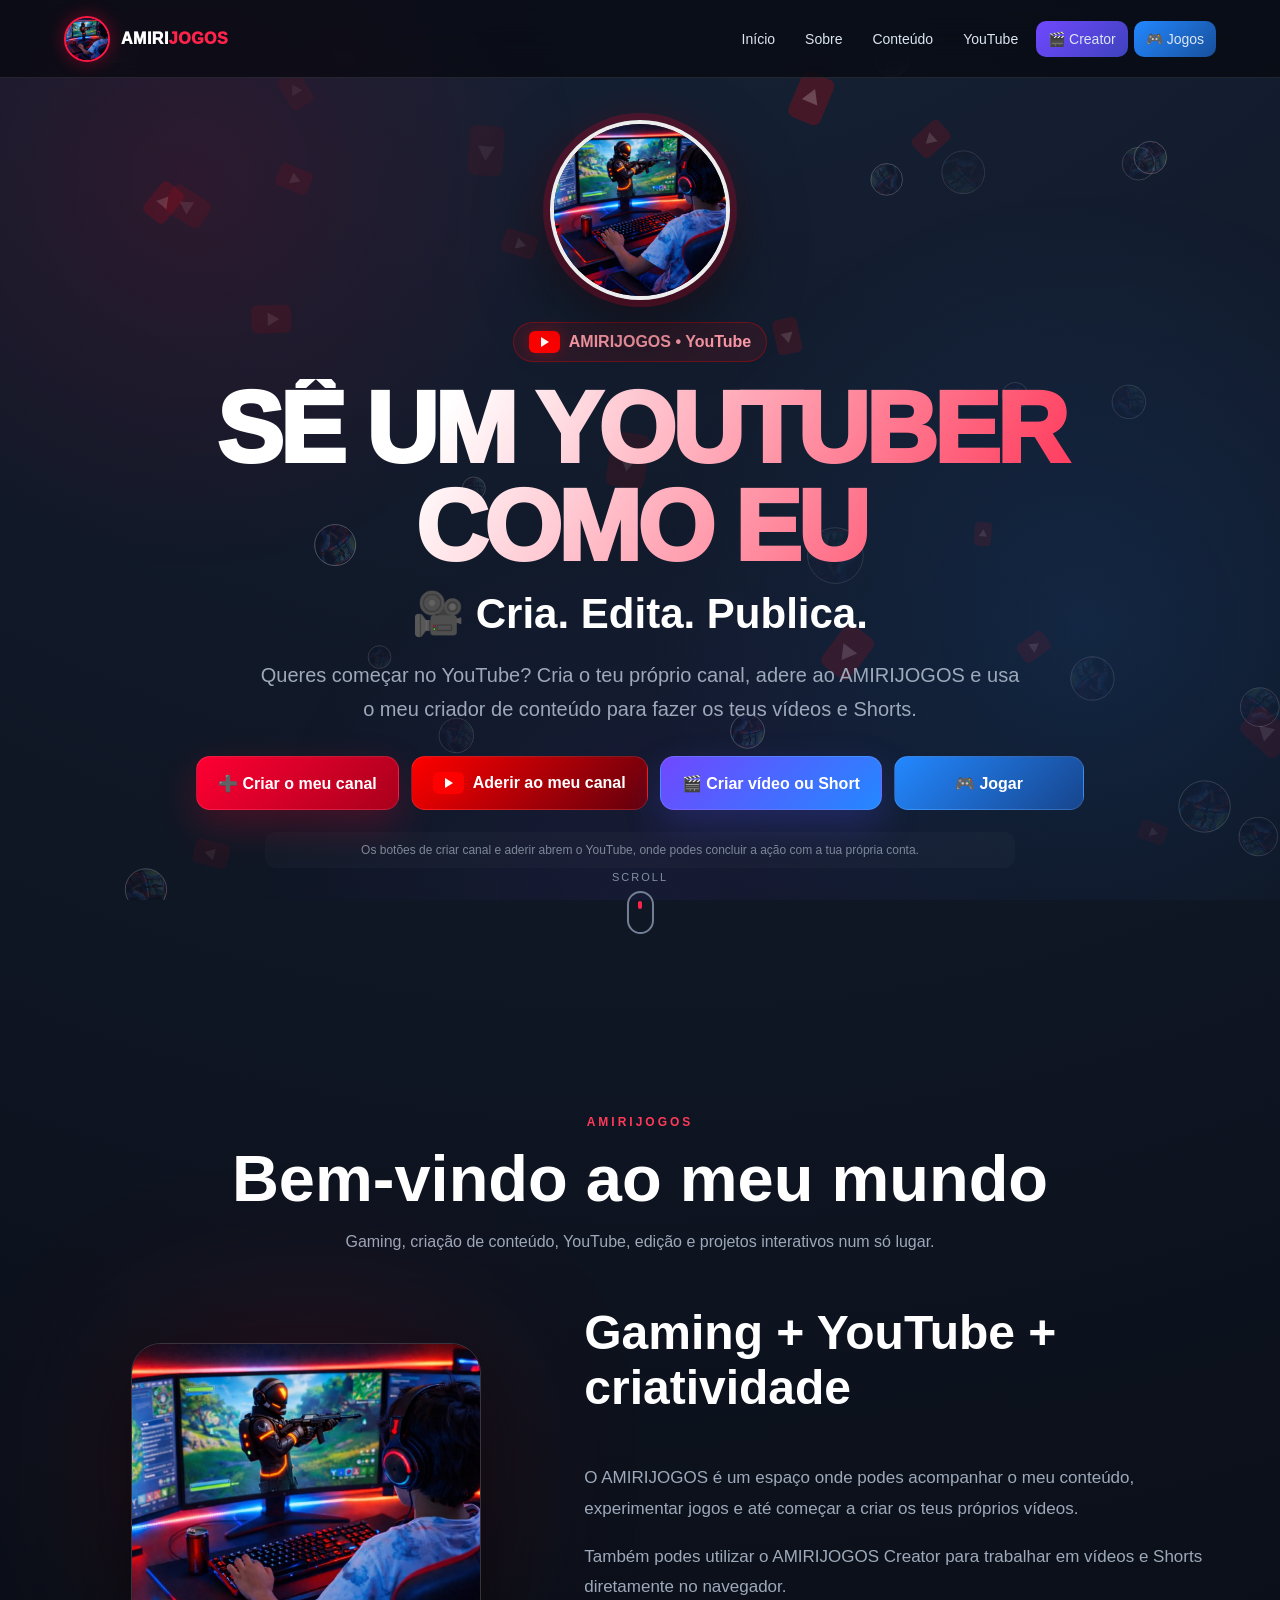
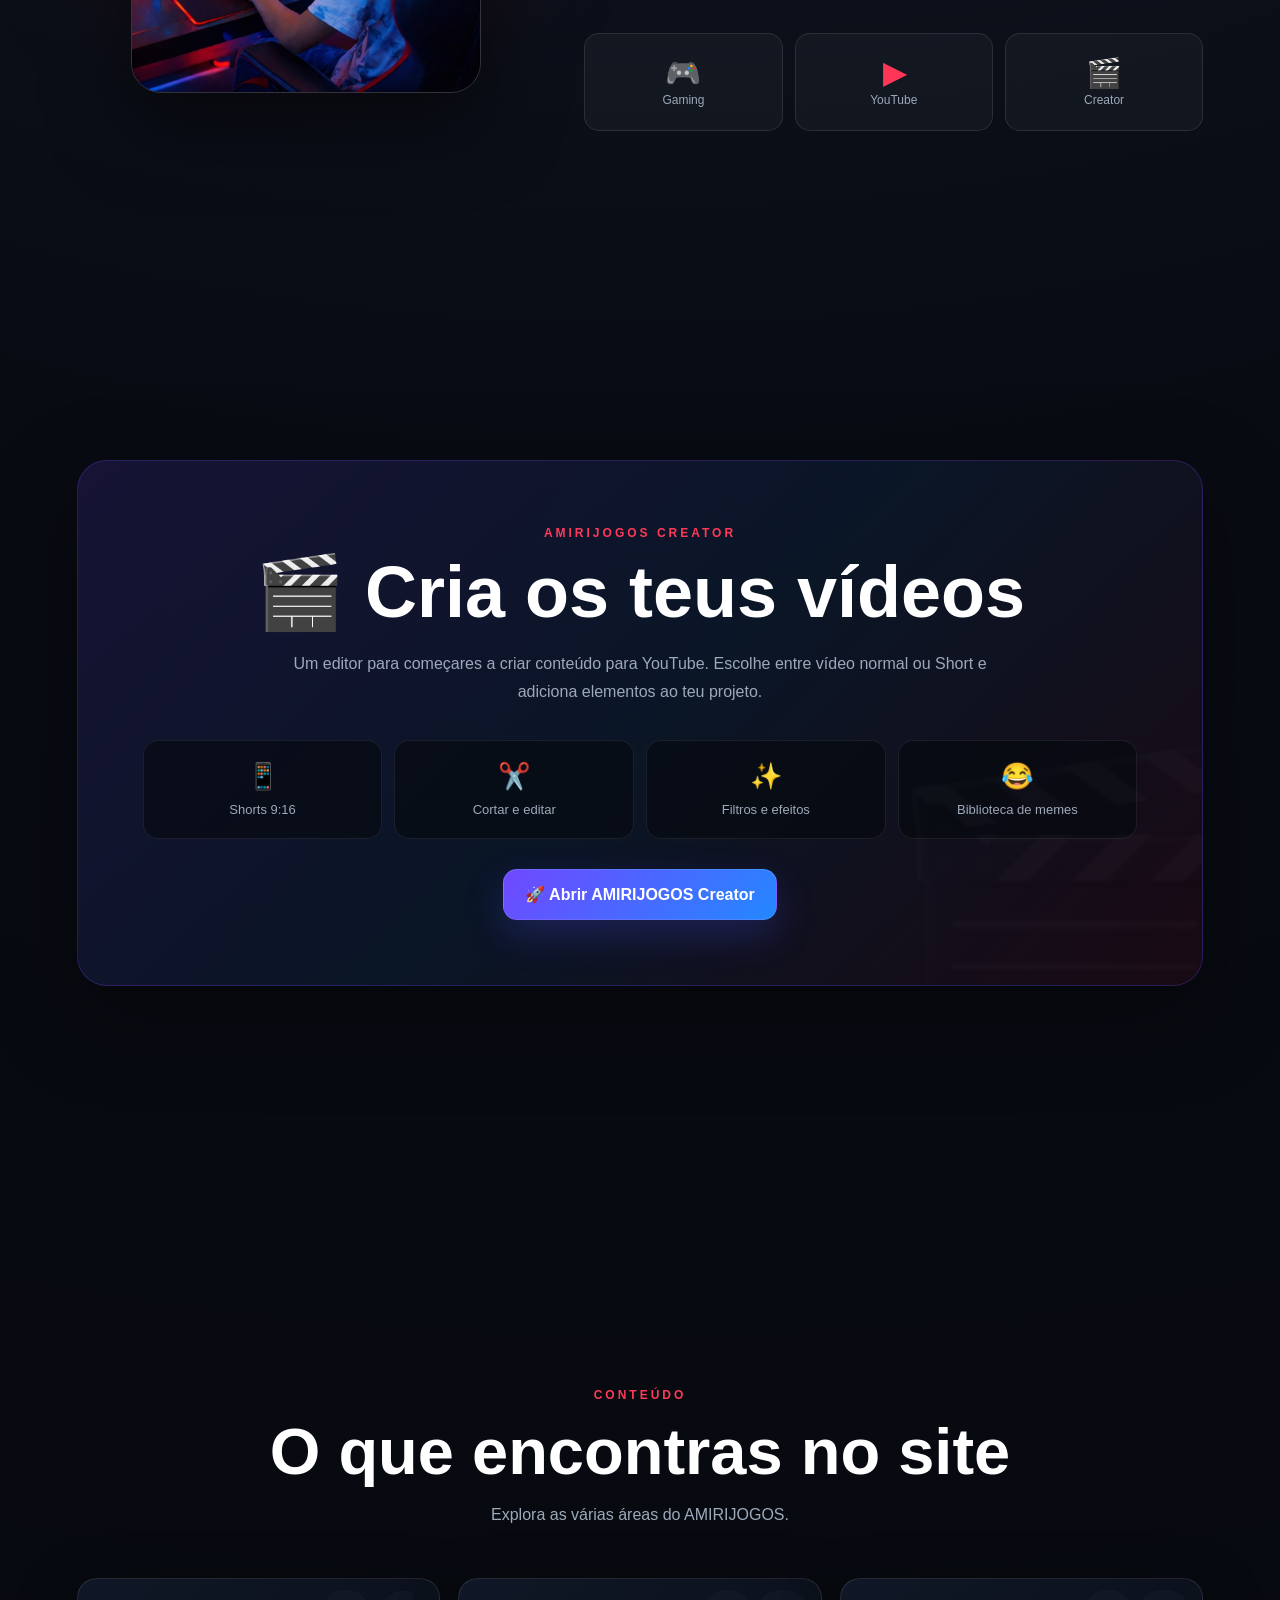
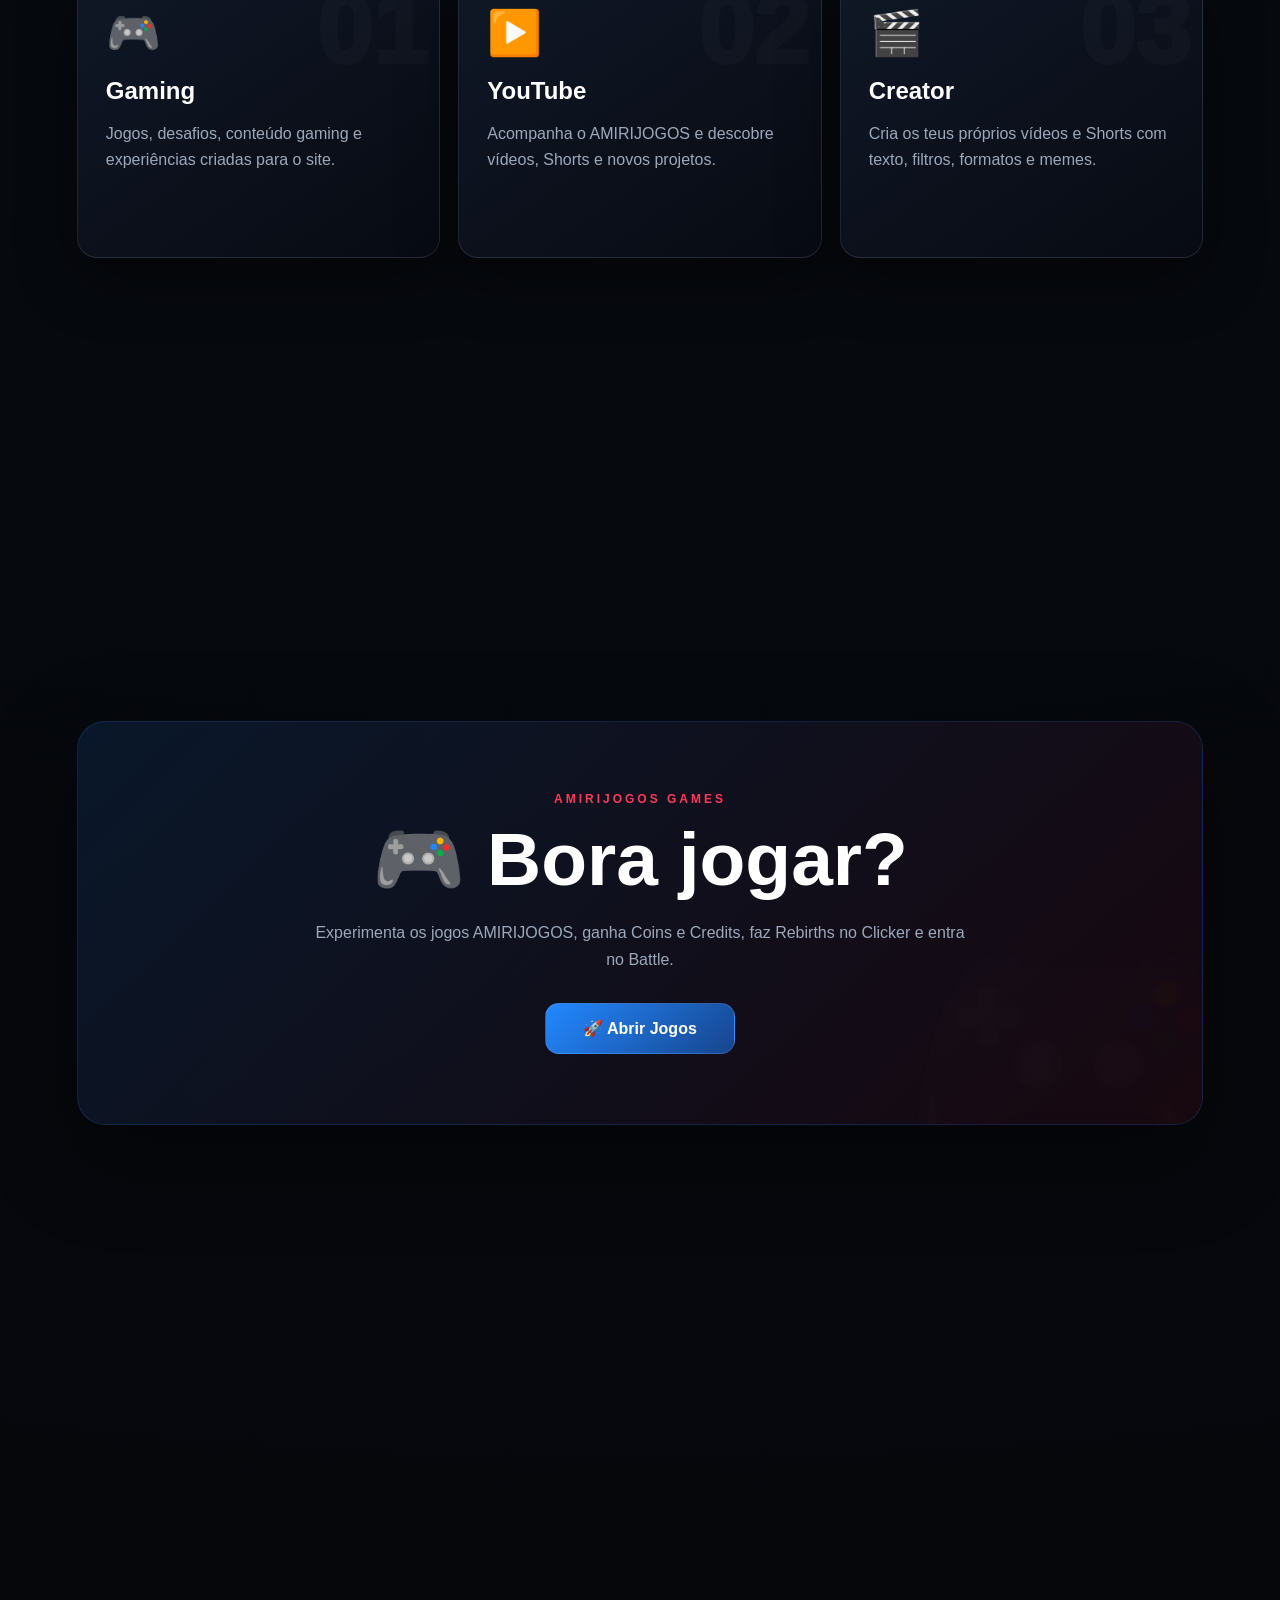
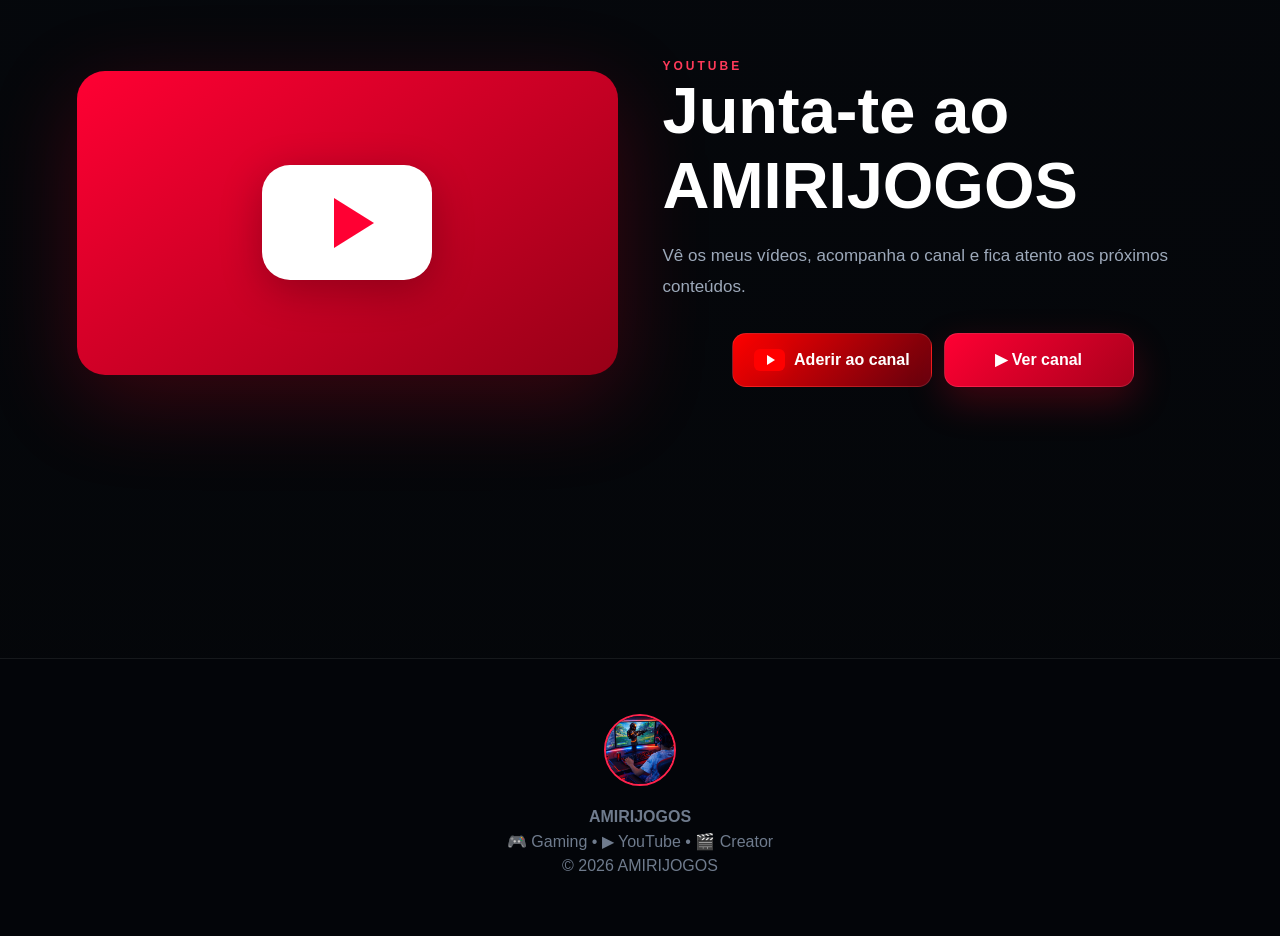
==== commit d92e71a7: "Update index.html" ====
--- a/index.html
+++ b/index.html
@@ -1,6 +1,8 @@
 <!DOCTYPE html>
 <html lang="pt-PT">
+
 <head>
+
 <meta charset="UTF-8">
 
 <meta
@@ -19,22 +21,32 @@
 :root{
 
   --bg:#05070c;
+
   --bg2:#090d15;
 
-  --panel:rgba(14,20,32,.72);
+  --panel:
+  rgba(14,20,32,.75);
 
   --text:#ffffff;
+
   --muted:#9da9ba;
 
   --red:#ff0033;
+
   --youtube:#ff0000;
 
   --blue:#2388ff;
 
-  --border:rgba(255,255,255,.10);
+  --purple:#7048ff;
+
+  --green:#38d27d;
+
+  --border:
+  rgba(255,255,255,.10);
 
   --shadow:
-  0 20px 60px rgba(0,0,0,.45);
+  0 20px 60px
+  rgba(0,0,0,.45);
 
 }
 
@@ -47,14 +59,19 @@
   box-sizing:border-box;
 }
 
+
 html{
 
   scroll-behavior:smooth;
 
   scrollbar-width:thin;
-  scrollbar-color:#ff1744 #070a10;
-
-}
+
+  scrollbar-color:
+  #ff1744
+  #070a10;
+
+}
+
 
 body{
 
@@ -65,13 +82,15 @@
   Helvetica,
   sans-serif;
 
-  color:var(--text);
+  color:
+  var(--text);
 
   background:
+
   radial-gradient(
     circle at 50% -10%,
     #19263d 0%,
-    #080b12 40%,
+    #080b12 42%,
     #040609 100%
   );
 
@@ -80,19 +99,40 @@
 }
 
 
-/* SCROLLBAR CHROME */
+body.menu-open{
+  overflow:hidden;
+}
+
+
+button,
+a{
+  font:inherit;
+}
+
+
+button{
+  cursor:pointer;
+}
+
+
+/* =====================================================
+   SCROLLBAR
+===================================================== */
 
 ::-webkit-scrollbar{
   width:10px;
 }
 
+
 ::-webkit-scrollbar-track{
   background:#070a10;
 }
 
+
 ::-webkit-scrollbar-thumb{
 
   background:
+
   linear-gradient(
     #ff0033,
     #9c0b28
@@ -104,7 +144,7 @@
 
 
 /* =====================================================
-   FUNDO DE PARTÍCULAS
+   FUNDO
 ===================================================== */
 
 #particleCanvas{
@@ -114,16 +154,15 @@
   inset:0;
 
   width:100%;
+
   height:100%;
 
   pointer-events:none;
 
-  z-index:-3;
-
-}
-
-
-/* efeitos de luz */
+  z-index:-5;
+
+}
+
 
 .background-glow{
 
@@ -131,29 +170,35 @@
 
   inset:0;
 
+  z-index:-4;
+
   pointer-events:none;
 
-  z-index:-2;
-
   background:
 
   radial-gradient(
-    circle at 20% 25%,
-    rgba(255,0,45,.10),
+    circle at 15% 20%,
+    rgba(255,0,45,.11),
     transparent 30%
   ),
 
   radial-gradient(
-    circle at 80% 70%,
-    rgba(35,136,255,.11),
-    transparent 34%
+    circle at 85% 70%,
+    rgba(35,136,255,.12),
+    transparent 35%
+  ),
+
+  radial-gradient(
+    circle at 50% 100%,
+    rgba(112,72,255,.07),
+    transparent 35%
   );
 
 }
 
 
 /* =====================================================
-   SCROLL PROGRESS
+   PROGRESSO DO SCROLL
 ===================================================== */
 
 #scrollProgress{
@@ -161,23 +206,29 @@
   position:fixed;
 
   top:0;
+
   left:0;
 
   width:0%;
+
   height:4px;
 
   z-index:9999;
 
   background:
+
   linear-gradient(
     90deg,
     #ff0000,
-    #ff2d55,
+    #ff3153,
+    #7048ff,
     #2388ff
   );
 
   box-shadow:
-  0 0 15px rgba(255,0,0,.8);
+
+  0 0 16px
+  rgba(255,0,0,.8);
 
 }
 
@@ -191,12 +242,22 @@
   position:fixed;
 
   top:0;
+
   left:0;
+
   right:0;
 
   z-index:1000;
 
-  height:76px;
+  height:78px;
+
+  padding:
+
+  0 clamp(
+    18px,
+    5vw,
+    70px
+  );
 
   display:flex;
 
@@ -206,38 +267,46 @@
 
   gap:20px;
 
-  padding:
-  0 clamp(18px,5vw,70px);
-
   background:
+
   rgba(5,7,12,.68);
 
   backdrop-filter:
   blur(18px);
 
   border-bottom:
-  1px solid var(--border);
+
+  1px solid
+  var(--border);
 
   transition:
-  .35s ease;
+
+  height .3s ease,
+  background .3s ease,
+  box-shadow .3s ease;
 
 }
 
 
 .navbar.scrolled{
 
-  height:66px;
+  height:67px;
 
   background:
-  rgba(5,7,12,.93);
+
+  rgba(5,7,12,.94);
 
   box-shadow:
-  0 10px 40px rgba(0,0,0,.3);
-
-}
-
-
-/* BRAND */
+
+  0 10px 40px
+  rgba(0,0,0,.35);
+
+}
+
+
+/* =====================================================
+   LOGO NAVBAR
+===================================================== */
 
 .brand{
 
@@ -245,7 +314,7 @@
 
   align-items:center;
 
-  gap:12px;
+  gap:11px;
 
   color:white;
 
@@ -261,29 +330,34 @@
 .brand img{
 
   width:46px;
+
   height:46px;
 
+  object-fit:cover;
+
   border-radius:50%;
 
-  object-fit:cover;
-
   border:
-  2px solid #ff1744;
+
+  2px solid
+  #ff1744;
 
   box-shadow:
-  0 0 18px rgba(255,0,50,.4);
-
-}
-
-
-.brand-text span{
-
+
+  0 0 18px
+  rgba(255,0,50,.4);
+
+}
+
+
+.brand span span{
   color:#ff234c;
-
-}
-
-
-/* NAV LINKS */
+}
+
+
+/* =====================================================
+   LINKS NAVBAR
+===================================================== */
 
 .nav-links{
 
@@ -291,27 +365,27 @@
 
   align-items:center;
 
-  gap:8px;
+  gap:6px;
 
 }
 
 
 .nav-links a{
 
-  position:relative;
-
   color:#dce5f2;
 
   text-decoration:none;
 
   padding:
-  10px 13px;
+
+  10px 12px;
 
   border-radius:10px;
 
   font-size:14px;
 
   transition:
+
   .25s ease;
 
 }
@@ -322,32 +396,73 @@
   color:white;
 
   background:
+
   rgba(255,255,255,.07);
 
   transform:
+
   translateY(-2px);
 
 }
 
 
-.nav-links .games-link{
+.nav-links .creator-nav{
 
   background:
+
   linear-gradient(
     135deg,
-    #ff0033,
-    #a60e2f
-  );
-
-  font-weight:800;
+    #7048ff,
+    #3e42bd
+  );
+
+}
+
+
+.nav-links .games-nav{
+
+  background:
+
+  linear-gradient(
+    135deg,
+    #2388ff,
+    #174f9c
+  );
 
 }
 
 
 /* =====================================================
-   SECTIONS
+   MENU MOBILE
 ===================================================== */
 
+.menu-button{
+
+  display:none;
+
+  width:44px;
+
+  height:44px;
+
+  border:0;
+
+  border-radius:12px;
+
+  color:white;
+
+  background:
+
+  rgba(255,255,255,.07);
+
+  font-size:22px;
+
+}
+
+
+/* =====================================================
+   SECÇÕES
+===================================================== */
+
 section{
 
   position:relative;
@@ -356,12 +471,26 @@
 
   display:flex;
 
+  justify-content:center;
+
   align-items:center;
 
-  justify-content:center;
-
   padding:
-  120px 6% 90px;
+
+  120px 6%
+  90px;
+
+}
+
+
+.section-content{
+
+  width:min(
+    1150px,
+    100%
+  );
+
+  margin:auto;
 
 }
 
@@ -376,20 +505,30 @@
 
   text-align:center;
 
+  overflow:hidden;
+
 }
 
 
 .hero-content{
 
   width:min(
-    1000px,
+    1050px,
     100%
   );
 
   margin:auto;
 
-}
-
+  will-change:
+  transform,
+  opacity;
+
+}
+
+
+/* =====================================================
+   LOGO PRINCIPAL
+===================================================== */
 
 .hero-logo-wrap{
 
@@ -401,12 +540,10 @@
 
   justify-content:center;
 
-  margin-bottom:25px;
-
-}
-
-
-/* círculo atrás */
+  margin-bottom:22px;
+
+}
+
 
 .hero-logo-wrap::before{
 
@@ -414,22 +551,28 @@
 
   position:absolute;
 
-  width:210px;
-  height:210px;
+  width:220px;
+
+  height:220px;
 
   border-radius:50%;
 
   background:
+
   radial-gradient(
     circle,
-    rgba(255,0,45,.35),
-    transparent 65%
-  );
-
-  filter:blur(20px);
+    rgba(255,0,45,.40),
+    transparent 67%
+  );
+
+  filter:
+  blur(22px);
 
   animation:
-  logoGlow 3s ease-in-out infinite;
+
+  logoGlow
+  3s ease-in-out
+  infinite;
 
 }
 
@@ -441,40 +584,64 @@
   z-index:2;
 
   width:
-  clamp(120px,18vw,180px);
+
+  clamp(
+    125px,
+    18vw,
+    180px
+  );
 
   height:
-  clamp(120px,18vw,180px);
+
+  clamp(
+    125px,
+    18vw,
+    180px
+  );
+
+  border-radius:50%;
 
   object-fit:cover;
 
-  border-radius:50%;
-
   border:
-  4px solid rgba(255,255,255,.9);
+
+  4px solid
+  rgba(255,255,255,.92);
 
   box-shadow:
-  0 0 0 7px rgba(255,0,40,.25),
-  0 25px 70px rgba(0,0,0,.5);
+
+  0 0 0 7px
+  rgba(255,0,40,.20),
+
+  0 25px 70px
+  rgba(0,0,0,.5);
 
   animation:
-  logoFloat 4s ease-in-out infinite;
+
+  logoFloat
+  4s ease-in-out
+  infinite;
 
 }
 
 
 @keyframes logoFloat{
 
-  0%,100%{
+  0%,
+  100%{
+
     transform:
     translateY(0)
     rotate(-2deg);
+
   }
 
   50%{
+
     transform:
     translateY(-13px)
     rotate(2deg);
+
   }
 
 }
@@ -482,20 +649,31 @@
 
 @keyframes logoGlow{
 
-  0%,100%{
-    transform:scale(.9);
+  0%,
+  100%{
+
+    transform:
+    scale(.9);
+
     opacity:.55;
+
   }
 
   50%{
-    transform:scale(1.2);
+
+    transform:
+    scale(1.2);
+
     opacity:1;
+
   }
 
 }
 
 
-/* YOUTUBE BADGE */
+/* =====================================================
+   BADGE YOUTUBE
+===================================================== */
 
 .youtube-badge{
 
@@ -506,21 +684,25 @@
   gap:9px;
 
   padding:
+
   8px 15px;
 
+  margin-bottom:17px;
+
   border:
-  1px solid rgba(255,0,0,.3);
+
+  1px solid
+  rgba(255,0,0,.32);
 
   border-radius:999px;
 
   background:
+
   rgba(255,0,0,.10);
 
   color:#ff9ca9;
 
-  font-weight:700;
-
-  margin-bottom:18px;
+  font-weight:800;
 
 }
 
@@ -528,6 +710,7 @@
 .youtube-icon{
 
   width:31px;
+
   height:22px;
 
   display:inline-flex;
@@ -536,12 +719,16 @@
 
   justify-content:center;
 
+  flex-shrink:0;
+
   background:#ff0000;
 
   border-radius:6px;
 
   box-shadow:
-  0 0 15px rgba(255,0,0,.35);
+
+  0 0 15px
+  rgba(255,0,0,.35);
 
 }
 
@@ -551,51 +738,65 @@
   content:"";
 
   width:0;
+
   height:0;
 
   margin-left:2px;
 
   border-top:
-  5px solid transparent;
+
+  5px solid
+  transparent;
 
   border-bottom:
-  5px solid transparent;
+
+  5px solid
+  transparent;
 
   border-left:
-  8px solid white;
-
-}
-
-
-/* HERO TITLE */
+
+  8px solid
+  white;
+
+}
+
+
+/* =====================================================
+   TÍTULO PRINCIPAL
+===================================================== */
 
 .hero h1{
 
-  margin:0;
+  margin:
+
+  0 0 10px;
 
   font-size:
+
   clamp(
-    52px,
-    10vw,
-    120px
-  );
-
-  line-height:.92;
-
-  letter-spacing:-5px;
+    43px,
+    8vw,
+    100px
+  );
+
+  line-height:.98;
+
+  letter-spacing:-4px;
 
   font-weight:1000;
 
   background:
+
   linear-gradient(
-    130deg,
-    #ffffff 20%,
-    #ff4565 52%,
-    #ff0033 72%,
-    #8bbdff
-  );
-
-  background-size:200% 200%;
+    120deg,
+    #fff 15%,
+    #ff4565 42%,
+    #ff0033 60%,
+    #8bbdff 90%
+  );
+
+  background-size:
+  200% 200%;
 
   -webkit-background-clip:text;
 
@@ -604,7 +805,10 @@
   color:transparent;
 
   animation:
-  titleGradient 6s ease infinite;
+
+  titleGradient
+  6s ease
+  infinite;
 
 }
 
@@ -612,28 +816,57 @@
 @keyframes titleGradient{
 
   0%{
-    background-position:0 50%;
+    background-position:
+    0% 50%;
   }
 
   50%{
-    background-position:100% 50%;
+    background-position:
+    100% 50%;
   }
 
   100%{
-    background-position:0 50%;
+    background-position:
+    0% 50%;
   }
 
 }
 
 
+.hero-subtitle{
+
+  margin:
+
+  14px auto
+  0;
+
+  font-size:
+
+  clamp(
+    25px,
+    4vw,
+    42px
+  );
+
+  font-weight:900;
+
+}
+
+
 .hero-description{
 
-  max-width:700px;
+  max-width:760px;
 
   margin:
-  25px auto;
+
+  20px auto
+  30px;
+
+  color:
+  var(--muted);
 
   font-size:
+
   clamp(
     16px,
     2vw,
@@ -642,12 +875,12 @@
 
   line-height:1.7;
 
-  color:var(--muted);
-
-}
-
-
-/* HERO BUTTONS */
+}
+
+
+/* =====================================================
+   BOTÕES PRINCIPAIS
+===================================================== */
 
 .hero-buttons{
 
@@ -655,42 +888,50 @@
 
   justify-content:center;
 
+  flex-wrap:wrap;
+
   gap:12px;
 
-  flex-wrap:wrap;
-
-  margin-top:32px;
+  margin-top:30px;
 
 }
 
 
 .main-button{
 
+  position:relative;
+
+  overflow:hidden;
+
+  min-width:190px;
+
   display:inline-flex;
 
   align-items:center;
 
   justify-content:center;
 
-  gap:10px;
-
-  min-width:170px;
+  gap:9px;
 
   padding:
-  14px 22px;
-
-  border-radius:13px;
+
+  15px 21px;
+
+  border-radius:14px;
+
+  color:white;
 
   text-decoration:none;
 
-  color:white;
-
   font-weight:900;
 
   border:
-  1px solid rgba(255,255,255,.1);
+
+  1px solid
+  rgba(255,255,255,.11);
 
   transition:
+
   transform .25s ease,
   box-shadow .25s ease,
   filter .25s ease;
@@ -698,11 +939,46 @@
 }
 
 
+.main-button::before{
+
+  content:"";
+
+  position:absolute;
+
+  inset:0;
+
+  background:
+
+  linear-gradient(
+    110deg,
+    transparent 20%,
+    rgba(255,255,255,.18),
+    transparent 80%
+  );
+
+  transform:
+  translateX(-120%);
+
+  transition:
+  transform .55s ease;
+
+}
+
+
+.main-button:hover::before{
+
+  transform:
+  translateX(120%);
+
+}
+
+
 .main-button:hover{
 
   transform:
-  translateY(-4px)
-  scale(1.02);
+
+  translateY(-5px)
+  scale(1.025);
 
   filter:
   brightness(1.12);
@@ -710,17 +986,51 @@
 }
 
 
-.youtube-button{
+.create-channel{
 
   background:
+
+  linear-gradient(
+    135deg,
+    #ff0033,
+    #a9001c
+  );
+
+  box-shadow:
+
+  0 15px 38px
+  rgba(255,0,40,.23);
+
+}
+
+
+.join-channel{
+
+  background:
+
   linear-gradient(
     135deg,
     #ff0000,
-    #bb001e
+    #62000d
+  );
+
+}
+
+
+.creator-button{
+
+  background:
+
+  linear-gradient(
+    135deg,
+    #7048ff,
+    #2388ff
   );
 
   box-shadow:
-  0 15px 35px rgba(255,0,20,.22);
+
+  0 15px 38px
+  rgba(80,85,255,.24);
 
 }
 
@@ -728,27 +1038,56 @@
 .games-button{
 
   background:
+
   linear-gradient(
     135deg,
     #2388ff,
-    #194ea0
-  );
-
-  box-shadow:
-  0 15px 35px rgba(35,136,255,.20);
-
-}
-
-
-/* SCROLL INDICATOR */
+    #17458d
+  );
+
+}
+
+
+/* =====================================================
+   NOTA YOUTUBE
+===================================================== */
+
+.youtube-note{
+
+  max-width:750px;
+
+  margin:
+
+  22px auto 0;
+
+  padding:
+
+  11px 15px;
+
+  border-radius:11px;
+
+  color:#7d8999;
+
+  font-size:12px;
+
+  background:
+
+  rgba(255,255,255,.025);
+
+}
+
+
+/* =====================================================
+   SCROLL INDICATOR
+===================================================== */
 
 .scroll-down{
 
   position:absolute;
 
-  bottom:28px;
-
   left:50%;
+
+  bottom:24px;
 
   transform:
   translateX(-50%);
@@ -761,25 +1100,32 @@
 
   gap:8px;
 
-  color:#8d99aa;
-
-  font-size:12px;
+  color:#8390a2;
+
+  text-decoration:none;
+
+  font-size:11px;
+
+  letter-spacing:2px;
 
 }
 
 
 .mouse{
 
+  position:relative;
+
   width:27px;
+
   height:43px;
 
   border:
-  2px solid #718094;
+
+  2px solid
+  #718094;
 
   border-radius:20px;
 
-  position:relative;
-
 }
 
 
@@ -789,21 +1135,25 @@
 
   position:absolute;
 
+  left:50%;
+
+  top:8px;
+
   width:4px;
+
   height:8px;
 
   border-radius:5px;
 
   background:#ff244c;
-
-  top:8px;
-  left:50%;
 
   transform:
   translateX(-50%);
 
   animation:
-  mouseScroll 1.5s infinite;
+
+  mouseScroll
+  1.5s infinite;
 
 }
 
@@ -811,45 +1161,43 @@
 @keyframes mouseScroll{
 
   0%{
+
     opacity:0;
+
     transform:
+
     translate(-50%,0);
+
   }
 
   30%{
+
     opacity:1;
+
   }
 
   100%{
+
     opacity:0;
+
     transform:
+
     translate(-50%,15px);
+
   }
 
 }
 
 
 /* =====================================================
-   CONTENT WRAPPERS
+   HEADERS DAS SECÇÕES
 ===================================================== */
 
-.section-content{
-
-  width:min(
-    1150px,
-    100%
-  );
-
-  margin:auto;
-
-}
-
-
 .section-header{
 
   text-align:center;
 
-  margin-bottom:55px;
+  margin-bottom:50px;
 
 }
 
@@ -858,23 +1206,23 @@
 
   color:#ff3a59;
 
+  font-size:12px;
+
   font-weight:900;
 
   letter-spacing:3px;
 
-  font-size:12px;
-
-  text-transform:uppercase;
-
 }
 
 
 .section-header h2{
 
   margin:
+
   12px 0;
 
   font-size:
+
   clamp(
     35px,
     6vw,
@@ -886,11 +1234,12 @@
 
 .section-header p{
 
-  max-width:650px;
+  max-width:680px;
 
   margin:auto;
 
-  color:var(--muted);
+  color:
+  var(--muted);
 
   line-height:1.7;
 
@@ -898,7 +1247,7 @@
 
 
 /* =====================================================
-   ABOUT
+   SOBRE
 ===================================================== */
 
 .about-grid{
@@ -906,7 +1255,9 @@
   display:grid;
 
   grid-template-columns:
-  .85fr 1.15fr;
+
+  .85fr
+  1.15fr;
 
   gap:50px;
 
@@ -915,7 +1266,7 @@
 }
 
 
-.about-profile{
+.about-image{
 
   position:relative;
 
@@ -926,45 +1277,50 @@
 }
 
 
-.about-profile img{
-
-  width:
-  min(
+.about-image::before{
+
+  content:"";
+
+  position:absolute;
+
+  width:70%;
+
+  height:70%;
+
+  background:#ff0033;
+
+  filter:
+  blur(100px);
+
+  opacity:.16;
+
+  z-index:-1;
+
+}
+
+
+.about-image img{
+
+  width:min(
     350px,
     85vw
   );
 
   aspect-ratio:1;
 
+  border-radius:30px;
+
   object-fit:cover;
 
-  border-radius:30px;
-
   border:
-  1px solid rgba(255,255,255,.15);
+
+  1px solid
+  rgba(255,255,255,.15);
 
   box-shadow:
-  0 30px 80px rgba(0,0,0,.5);
-
-}
-
-
-.about-profile::before{
-
-  content:"";
-
-  position:absolute;
-
-  width:70%;
-  height:70%;
-
-  background:#ff0033;
-
-  filter:blur(100px);
-
-  opacity:.17;
-
-  z-index:-1;
+
+  0 30px 80px
+  rgba(0,0,0,.5);
 
 }
 
@@ -974,6 +1330,7 @@
   margin-top:0;
 
   font-size:
+
   clamp(
     30px,
     4vw,
@@ -985,7 +1342,8 @@
 
 .about-text p{
 
-  color:var(--muted);
+  color:
+  var(--muted);
 
   line-height:1.8;
 
@@ -994,12 +1352,20 @@
 }
 
 
-.stat-grid{
+/* =====================================================
+   STATS
+===================================================== */
+
+.stats{
 
   display:grid;
 
   grid-template-columns:
-  repeat(3,1fr);
+
+  repeat(
+    3,
+    1fr
+  );
 
   gap:12px;
 
@@ -1008,37 +1374,44 @@
 }
 
 
-.big-stat{
-
-  padding:22px 12px;
+.stat{
+
+  padding:
+
+  22px
+  12px;
 
   text-align:center;
 
   border:
-  1px solid var(--border);
+
+  1px solid
+  var(--border);
 
   border-radius:15px;
 
   background:
+
   rgba(255,255,255,.035);
 
 }
 
 
-.big-stat strong{
+.stat strong{
 
   display:block;
 
-  font-size:28px;
-
   color:#ff3658;
 
-}
-
-
-.big-stat span{
-
-  color:var(--muted);
+  font-size:29px;
+
+}
+
+
+.stat span{
+
+  color:
+  var(--muted);
 
   font-size:12px;
 
@@ -1046,15 +1419,174 @@
 
 
 /* =====================================================
-   CARDS
+   CREATOR SECTION
 ===================================================== */
 
+.creator-showcase{
+
+  position:relative;
+
+  overflow:hidden;
+
+  padding:
+
+  clamp(
+    30px,
+    6vw,
+    65px
+  );
+
+  border-radius:30px;
+
+  text-align:center;
+
+  border:
+
+  1px solid
+  rgba(112,72,255,.25);
+
+  background:
+
+  linear-gradient(
+    135deg,
+    rgba(112,72,255,.15),
+    rgba(35,136,255,.09),
+    rgba(255,0,51,.07)
+  );
+
+  box-shadow:
+
+  0 30px 90px
+  rgba(0,0,0,.4);
+
+}
+
+
+.creator-showcase::after{
+
+  content:"🎬";
+
+  position:absolute;
+
+  right:-50px;
+
+  bottom:-100px;
+
+  font-size:300px;
+
+  opacity:.025;
+
+}
+
+
+.creator-showcase h2{
+
+  margin:
+
+  10px 0
+  15px;
+
+  font-size:
+
+  clamp(
+    38px,
+    7vw,
+    72px
+  );
+
+}
+
+
+.creator-showcase > p{
+
+  max-width:720px;
+
+  margin:
+
+  0 auto
+  35px;
+
+  color:
+  var(--muted);
+
+  line-height:1.7;
+
+}
+
+
+.creator-features{
+
+  display:grid;
+
+  grid-template-columns:
+
+  repeat(
+    4,
+    1fr
+  );
+
+  gap:12px;
+
+  margin:
+
+  30px 0;
+
+}
+
+
+.creator-feature{
+
+  padding:20px;
+
+  background:
+
+  rgba(7,10,16,.65);
+
+  border:
+
+  1px solid
+  rgba(255,255,255,.08);
+
+  border-radius:15px;
+
+}
+
+
+.creator-feature strong{
+
+  display:block;
+
+  font-size:26px;
+
+  margin-bottom:8px;
+
+}
+
+
+.creator-feature span{
+
+  color:
+  var(--muted);
+
+  font-size:13px;
+
+}
+
+
+/* =====================================================
+   CONTENT CARDS
+===================================================== */
+
 .cards{
 
   display:grid;
 
   grid-template-columns:
-  repeat(3,1fr);
+
+  repeat(
+    3,
+    1fr
+  );
 
   gap:18px;
 
@@ -1067,28 +1599,32 @@
 
   min-height:280px;
 
+  padding:28px;
+
   overflow:hidden;
 
-  padding:28px;
+  border-radius:20px;
 
   border:
-  1px solid var(--border);
-
-  border-radius:20px;
+
+  1px solid
+  var(--border);
 
   background:
+
   linear-gradient(
     145deg,
-    rgba(18,27,44,.8),
-    rgba(8,12,20,.8)
+    rgba(18,27,44,.82),
+    rgba(8,12,20,.82)
   );
 
   box-shadow:
   var(--shadow);
 
   transition:
-  transform .4s ease,
-  border-color .4s ease;
+
+  transform .35s ease,
+  border-color .35s ease;
 
 }
 
@@ -1099,6 +1635,7 @@
   translateY(-10px);
 
   border-color:
+
   rgba(255,50,80,.45);
 
 }
@@ -1108,40 +1645,45 @@
 
   position:absolute;
 
-  right:15px;
-  top:3px;
-
-  font-size:95px;
+  right:12px;
+
+  top:-7px;
+
+  color:
+
+  rgba(255,255,255,.025);
+
+  font-size:100px;
 
   font-weight:1000;
 
+}
+
+
+.card-icon{
+
+  font-size:44px;
+
+  margin-bottom:18px;
+
+}
+
+
+.card h3{
+
+  margin:
+
+  0 0 10px;
+
+  font-size:24px;
+
+}
+
+
+.card p{
+
   color:
-  rgba(255,255,255,.025);
-
-}
-
-
-.card-icon{
-
-  font-size:44px;
-
-  margin-bottom:18px;
-
-}
-
-
-.card h3{
-
-  margin:0 0 10px;
-
-  font-size:24px;
-
-}
-
-
-.card p{
-
-  color:var(--muted);
+  var(--muted);
 
   line-height:1.65;
 
@@ -1149,7 +1691,7 @@
 
 
 /* =====================================================
-   GAMING
+   GAMES
 ===================================================== */
 
 .games-showcase{
@@ -1159,24 +1701,34 @@
   overflow:hidden;
 
   padding:
-  60px;
+
+  clamp(
+    35px,
+    7vw,
+    70px
+  );
+
+  border-radius:28px;
+
+  text-align:center;
 
   border:
-  1px solid rgba(35,136,255,.18);
-
-  border-radius:28px;
+
+  1px solid
+  rgba(35,136,255,.18);
 
   background:
+
   linear-gradient(
     135deg,
-    rgba(35,136,255,.10),
+    rgba(35,136,255,.12),
     rgba(255,0,51,.07)
   );
 
   box-shadow:
-  0 30px 90px rgba(0,0,0,.4);
-
-  text-align:center;
+
+  0 30px 90px
+  rgba(0,0,0,.4);
 
 }
 
@@ -1187,11 +1739,12 @@
 
   position:absolute;
 
+  right:-65px;
+
+  bottom:-120px;
+
   font-size:300px;
 
-  right:-60px;
-  bottom:-120px;
-
   opacity:.025;
 
 }
@@ -1200,9 +1753,12 @@
 .games-showcase h2{
 
   margin:
-  0 0 15px;
+
+  10px 0
+  15px;
 
   font-size:
+
   clamp(
     38px,
     7vw,
@@ -1217,9 +1773,12 @@
   max-width:650px;
 
   margin:
-  0 auto 30px;
-
-  color:var(--muted);
+
+  0 auto
+  30px;
+
+  color:
+  var(--muted);
 
   line-height:1.7;
 
@@ -1230,12 +1789,14 @@
    YOUTUBE SECTION
 ===================================================== */
 
-.youtube-box{
+.youtube-grid{
 
   display:grid;
 
   grid-template-columns:
-  1fr 1fr;
+
+  1fr
+  1fr;
 
   gap:45px;
 
@@ -1244,7 +1805,7 @@
 }
 
 
-.big-youtube{
+.youtube-preview{
 
   position:relative;
 
@@ -1261,31 +1822,37 @@
   border-radius:28px;
 
   background:
+
   linear-gradient(
     145deg,
     #ff0033,
-    #9f001c
+    #970017
   );
 
   box-shadow:
-  0 25px 90px rgba(255,0,40,.22);
+
+  0 25px 90px
+  rgba(255,0,40,.22);
 
 }
 
 
 .big-youtube-icon{
 
+  position:relative;
+
   width:170px;
+
   height:115px;
 
   border-radius:28px;
 
   background:white;
 
-  position:relative;
-
   box-shadow:
-  0 10px 40px rgba(0,0,0,.25);
+
+  0 10px 40px
+  rgba(0,0,0,.25);
 
 }
 
@@ -1296,49 +1863,124 @@
 
   position:absolute;
 
+  left:54%;
+
   top:50%;
-  left:54%;
 
   transform:
   translate(-50%,-50%);
 
   width:0;
+
   height:0;
 
   border-top:
-  25px solid transparent;
+
+  25px solid
+  transparent;
 
   border-bottom:
-  25px solid transparent;
+
+  25px solid
+  transparent;
 
   border-left:
-  40px solid #ff0033;
+
+  40px solid
+  #ff0033;
 
 }
 
 
 .youtube-copy h2{
 
+  margin:
+
+  0 0 18px;
+
   font-size:
+
   clamp(
     35px,
     6vw,
     65px
   );
 
-  margin:0 0 18px;
-
 }
 
 
 .youtube-copy p{
 
-  color:var(--muted);
+  color:
+  var(--muted);
 
   line-height:1.8;
 
   font-size:17px;
 
+}
+
+
+/* =====================================================
+   REVEAL
+===================================================== */
+
+.reveal{
+
+  opacity:0;
+
+  transform:
+
+  translateY(55px)
+  scale(.98);
+
+  filter:
+  blur(6px);
+
+  transition:
+
+  opacity .9s
+  cubic-bezier(
+    .2,.7,.2,1
+  ),
+
+  transform .9s
+  cubic-bezier(
+    .2,.7,.2,1
+  ),
+
+  filter .9s ease;
+
+}
+
+
+.reveal.visible{
+
+  opacity:1;
+
+  transform:
+
+  translateY(0)
+  scale(1);
+
+  filter:
+  blur(0);
+
+}
+
+
+.delay-1{
+  transition-delay:.08s;
+}
+
+
+.delay-2{
+  transition-delay:.16s;
+}
+
+
+.delay-3{
+  transition-delay:.24s;
 }
 
 
@@ -1348,35 +1990,40 @@
 
 footer{
 
-  position:relative;
-
   text-align:center;
 
   padding:
+
   55px 20px;
 
   border-top:
-  1px solid rgba(255,255,255,.08);
+
+  1px solid
+  rgba(255,255,255,.08);
 
   background:
-  rgba(4,6,10,.72);
+
+  rgba(4,6,10,.74);
 
 }
 
 
 .footer-logo{
 
-  width:70px;
-  height:70px;
+  width:72px;
+
+  height:72px;
 
   border-radius:50%;
 
   object-fit:cover;
 
-  margin-bottom:15px;
-
   border:
-  2px solid #ff234c;
+
+  2px solid
+  #ff234c;
+
+  margin-bottom:12px;
 
 }
 
@@ -1386,88 +2033,6 @@
   margin:6px;
 
   color:#6f7b8d;
-
-}
-
-
-/* =====================================================
-   REVEAL ON SCROLL
-===================================================== */
-
-.reveal{
-
-  opacity:0;
-
-  transform:
-  translateY(55px)
-  scale(.98);
-
-  filter:
-  blur(6px);
-
-  transition:
-
-  opacity .9s
-  cubic-bezier(.2,.7,.2,1),
-
-  transform .9s
-  cubic-bezier(.2,.7,.2,1),
-
-  filter .9s ease;
-
-}
-
-
-.reveal.visible{
-
-  opacity:1;
-
-  transform:
-  translateY(0)
-  scale(1);
-
-  filter:
-  blur(0);
-
-}
-
-
-/* delays */
-
-.reveal-delay-1{
-  transition-delay:.08s;
-}
-
-.reveal-delay-2{
-  transition-delay:.16s;
-}
-
-.reveal-delay-3{
-  transition-delay:.24s;
-}
-
-
-/* =====================================================
-   MOBILE MENU
-===================================================== */
-
-.menu-button{
-
-  display:none;
-
-  border:0;
-
-  width:44px;
-  height:44px;
-
-  border-radius:12px;
-
-  background:
-  rgba(255,255,255,.07);
-
-  color:white;
-
-  font-size:22px;
 
 }
 
@@ -1476,67 +2041,63 @@
    RESPONSIVE
 ===================================================== */
 
-@media(
-  max-width:900px
-){
+@media(max-width:950px){
 
   .about-grid,
-  .youtube-box{
+  .youtube-grid{
 
     grid-template-columns:1fr;
 
   }
 
 
+  .creator-features{
+
+    grid-template-columns:
+    repeat(2,1fr);
+
+  }
+
+
   .cards{
 
-    grid-template-columns:1fr 1fr;
+    grid-template-columns:
+    1fr 1fr;
 
   }
 
 
   .about-text{
-
     text-align:center;
-
   }
 
-
-  .games-showcase{
+}
+
+
+@media(max-width:720px){
+
+  .navbar{
 
     padding:
-    45px 25px;
+
+    0 16px;
 
   }
 
-}
-
-
-@media(
-  max-width:700px
-){
-
-  .navbar{
-
-    padding:
-    0 16px;
-
+
+  .menu-button{
+    display:block;
   }
 
 
-  .menu-button{
-
-    display:block;
-
-  }
-
-
   .nav-links{
 
-    position:absolute;
-
-    top:70px;
+    position:fixed;
+
+    top:75px;
+
     left:12px;
+
     right:12px;
 
     display:none;
@@ -1546,12 +2107,15 @@
     padding:12px;
 
     border:
-    1px solid var(--border);
-
-    border-radius:15px;
+
+    1px solid
+    var(--border);
+
+    border-radius:16px;
 
     background:
-    rgba(7,10,16,.97);
+
+    rgba(7,10,16,.98);
 
     box-shadow:
     var(--shadow);
@@ -1560,9 +2124,7 @@
 
 
   .nav-links.open{
-
     display:flex;
-
   }
 
 
@@ -1575,6 +2137,17 @@
   }
 
 
+  section{
+
+    padding:
+
+    105px
+    20px
+    75px;
+
+  }
+
+
   .hero h1{
 
     letter-spacing:-2px;
@@ -1582,31 +2155,46 @@
   }
 
 
-  .cards{
+  .hero-buttons{
+
+    flex-direction:column;
+
+    align-items:center;
+
+  }
+
+
+  .main-button{
+
+    width:min(
+      350px,
+      100%
+    );
+
+  }
+
+
+  .cards,
+  .creator-features,
+  .stats{
 
     grid-template-columns:1fr;
 
   }
 
 
-  .stat-grid{
-
-    grid-template-columns:1fr;
+  .scroll-down{
+
+    display:none;
 
   }
 
-
-  section{
-
-    padding:
-    105px 20px 70px;
-
-  }
-
-}
-
-
-/* utilizadores que preferem menos animação */
+}
+
+
+/* =====================================================
+   REDUCED MOTION
+===================================================== */
 
 @media(
   prefers-reduced-motion:reduce
@@ -1616,6 +2204,7 @@
     scroll-behavior:auto;
   }
 
+
   *,
   *::before,
   *::after{
@@ -1634,12 +2223,16 @@
 }
 
 </style>
+
 </head>
 
+
 <body>
 
 
-<!-- FUNDO -->
+<!-- =====================================================
+     PARTÍCULAS
+===================================================== -->
 
 <canvas id="particleCanvas"></canvas>
 
@@ -1652,18 +2245,27 @@
      NAVBAR
 ===================================================== -->
 
-<header class="navbar" id="navbar">
-
-<a href="#inicio" class="brand">
+<header
+  class="navbar"
+  id="navbar"
+>
+
+
+<a
+  href="#inicio"
+  class="brand"
+>
 
 <img
   src="perfil.jpg"
   alt="AMIRIJOGOS"
 >
 
-<div class="brand-text">
+<span>
+
 AMIRI<span>JOGOS</span>
-</div>
+
+</span>
 
 </a>
 
@@ -1682,36 +2284,50 @@
   id="navLinks"
 >
 
+
 <a href="#inicio">
 Início
 </a>
 
+
 <a href="#sobre">
 Sobre
 </a>
 
+
 <a href="#conteudo">
 Conteúdo
 </a>
 
+
 <a href="#youtube">
 YouTube
 </a>
 
+
+<a
+  href="creator.html"
+  class="creator-nav"
+>
+🎬 Creator
+</a>
+
+
 <a
   href="games.html"
-  class="games-link"
+  class="games-nav"
 >
 🎮 Jogos
 </a>
 
+
 </nav>
 
 </header>
 
 
 <!-- =====================================================
-     HERO
+     INÍCIO
 ===================================================== -->
 
 <section
@@ -1719,10 +2335,15 @@
   class="hero"
 >
 
-<div class="hero-content">
+
+<div
+  class="hero-content"
+  id="heroContent"
+>
 
 
 <div class="hero-logo-wrap">
+
 
 <img
   src="perfil.jpg"
@@ -1730,6 +2351,7 @@
   alt="Logo AMIRIJOGOS"
 >
 
+
 </div>
 
 
@@ -1740,402 +2362,676 @@
 
 <span class="youtube-icon"></span>
 
-Criador de conteúdo no YouTube
+AMIRIJOGOS • YouTube
 
 </div>
 
 
 <h1>
+SÊ UM YOUTUBER COMO EU
+</h1>
+
+
+<div class="hero-subtitle">
+
+🎥 Cria. Edita. Publica.
+
+</div>
+
+
+<p class="hero-description">
+
+Queres começar no YouTube?
+
+Cria o teu próprio canal,
+adere ao AMIRIJOGOS
+e usa o meu criador de conteúdo
+para fazer os teus vídeos e Shorts.
+
+</p>
+
+
+<div class="hero-buttons">
+
+
+<!-- CRIAR CANAL -->
+
+<a
+  href="https://www.youtube.com/create_channel"
+  target="_blank"
+  rel="noopener noreferrer"
+  class="main-button create-channel"
+>
+
+➕ Criar o meu canal
+
+</a>
+
+
+<!-- ADERIR AO AMIRIJOGOS -->
+
+<a
+  href="https://www.youtube.com/@amirijogos?sub_confirmation=1"
+  target="_blank"
+  rel="noopener noreferrer"
+  class="main-button join-channel"
+>
+
+<span class="youtube-icon"></span>
+
+Aderir ao meu canal
+
+</a>
+
+
+<!-- EDITOR -->
+
+<a
+  href="creator.html"
+  class="main-button creator-button"
+>
+
+🎬 Criar vídeo ou Short
+
+</a>
+
+
+<!-- JOGOS -->
+
+<a
+  href="games.html"
+  class="main-button games-button"
+>
+
+🎮 Jogar
+
+</a>
+
+
+</div>
+
+
+<div class="youtube-note">
+
+Os botões de criar canal e aderir abrem o YouTube,
+onde podes concluir a ação com a tua própria conta.
+
+</div>
+
+
+</div>
+
+
+<a
+  href="#sobre"
+  class="scroll-down"
+>
+
+<span>
+SCROLL
+</span>
+
+<div class="mouse"></div>
+
+</a>
+
+
+</section>
+
+
+<!-- =====================================================
+     SOBRE
+===================================================== -->
+
+<section id="sobre">
+
+
+<div class="section-content">
+
+
+<div class="section-header reveal">
+
+
+<div class="section-label">
+
 AMIRIJOGOS
-</h1>
-
-
-<p class="hero-description">
-
-Gaming, vídeos, desafios e projetos.
-Explora o meu site, vê o conteúdo
-e experimenta os jogos AMIRIJOGOS.
+
+</div>
+
+
+<h2>
+
+Bem-vindo ao meu mundo
+
+</h2>
+
+
+<p>
+
+Gaming, criação de conteúdo,
+YouTube, edição e projetos
+interativos num só lugar.
 
 </p>
 
 
+</div>
+
+
+<div class="about-grid">
+
+
+<div class="about-image reveal">
+
+
+<img
+  src="perfil.jpg"
+  alt="AMIRIJOGOS"
+>
+
+
+</div>
+
+
+<div class="about-text reveal delay-1">
+
+
+<h3>
+
+Gaming + YouTube + criatividade
+
+</h3>
+
+
+<p>
+
+O AMIRIJOGOS é um espaço onde
+podes acompanhar o meu conteúdo,
+experimentar jogos e até começar
+a criar os teus próprios vídeos.
+
+</p>
+
+
+<p>
+
+Também podes utilizar o
+AMIRIJOGOS Creator para trabalhar
+em vídeos e Shorts diretamente
+no navegador.
+
+</p>
+
+
+<div class="stats">
+
+
+<div class="stat">
+
+<strong>
+🎮
+</strong>
+
+<span>
+Gaming
+</span>
+
+</div>
+
+
+<div class="stat">
+
+<strong>
+▶
+</strong>
+
+<span>
+YouTube
+</span>
+
+</div>
+
+
+<div class="stat">
+
+<strong>
+🎬
+</strong>
+
+<span>
+Creator
+</span>
+
+</div>
+
+
+</div>
+
+
+</div>
+
+
+</div>
+
+
+</div>
+
+
+</section>
+
+
+<!-- =====================================================
+     CREATOR
+===================================================== -->
+
+<section id="creator">
+
+
+<div class="section-content">
+
+
+<div class="creator-showcase reveal">
+
+
+<div class="section-label">
+
+AMIRIJOGOS CREATOR
+
+</div>
+
+
+<h2>
+
+🎬 Cria os teus vídeos
+
+</h2>
+
+
+<p>
+
+Um editor para começares a criar
+conteúdo para YouTube.
+
+Escolhe entre vídeo normal
+ou Short e adiciona elementos
+ao teu projeto.
+
+</p>
+
+
+<div class="creator-features">
+
+
+<div class="creator-feature">
+
+<strong>
+📱
+</strong>
+
+<span>
+Shorts 9:16
+</span>
+
+</div>
+
+
+<div class="creator-feature">
+
+<strong>
+✂️
+</strong>
+
+<span>
+Cortar e editar
+</span>
+
+</div>
+
+
+<div class="creator-feature">
+
+<strong>
+✨
+</strong>
+
+<span>
+Filtros e efeitos
+</span>
+
+</div>
+
+
+<div class="creator-feature">
+
+<strong>
+😂
+</strong>
+
+<span>
+Biblioteca de memes
+</span>
+
+</div>
+
+
+</div>
+
+
+<a
+  href="creator.html"
+  class="main-button creator-button"
+>
+
+🚀 Abrir AMIRIJOGOS Creator
+
+</a>
+
+
+</div>
+
+
+</div>
+
+
+</section>
+
+
+<!-- =====================================================
+     CONTEÚDO
+===================================================== -->
+
+<section id="conteudo">
+
+
+<div class="section-content">
+
+
+<div class="section-header reveal">
+
+
+<div class="section-label">
+
+CONTEÚDO
+
+</div>
+
+
+<h2>
+
+O que encontras no site
+
+</h2>
+
+
+<p>
+
+Explora as várias áreas
+do AMIRIJOGOS.
+
+</p>
+
+
+</div>
+
+
+<div class="cards">
+
+
+<!-- CARD 1 -->
+
+<article
+  class="card reveal delay-1"
+>
+
+
+<div class="card-number">
+01
+</div>
+
+
+<div class="card-icon">
+🎮
+</div>
+
+
+<h3>
+Gaming
+</h3>
+
+
+<p>
+
+Jogos, desafios,
+conteúdo gaming e experiências
+criadas para o site.
+
+</p>
+
+
+</article>
+
+
+<!-- CARD 2 -->
+
+<article
+  class="card reveal delay-2"
+>
+
+
+<div class="card-number">
+02
+</div>
+
+
+<div class="card-icon">
+▶️
+</div>
+
+
+<h3>
+YouTube
+</h3>
+
+
+<p>
+
+Acompanha o AMIRIJOGOS
+e descobre vídeos,
+Shorts e novos projetos.
+
+</p>
+
+
+</article>
+
+
+<!-- CARD 3 -->
+
+<article
+  class="card reveal delay-3"
+>
+
+
+<div class="card-number">
+03
+</div>
+
+
+<div class="card-icon">
+🎬
+</div>
+
+
+<h3>
+Creator
+</h3>
+
+
+<p>
+
+Cria os teus próprios
+vídeos e Shorts com texto,
+filtros, formatos e memes.
+
+</p>
+
+
+</article>
+
+
+</div>
+
+
+</div>
+
+
+</section>
+
+
+<!-- =====================================================
+     JOGOS
+===================================================== -->
+
+<section id="jogos">
+
+
+<div class="section-content">
+
+
+<div class="games-showcase reveal">
+
+
+<div class="section-label">
+
+AMIRIJOGOS GAMES
+
+</div>
+
+
+<h2>
+
+🎮 Bora jogar?
+
+</h2>
+
+
+<p>
+
+Experimenta os jogos AMIRIJOGOS,
+ganha Coins e Credits,
+faz Rebirths no Clicker
+e entra no Battle.
+
+</p>
+
+
+<a
+  href="games.html"
+  class="main-button games-button"
+>
+
+🚀 Abrir Jogos
+
+</a>
+
+
+</div>
+
+
+</div>
+
+
+</section>
+
+
+<!-- =====================================================
+     YOUTUBE
+===================================================== -->
+
+<section id="youtube">
+
+
+<div class="section-content">
+
+
+<div class="youtube-grid">
+
+
+<div class="youtube-preview reveal">
+
+
+<div class="big-youtube-icon"></div>
+
+
+</div>
+
+
+<div class="youtube-copy reveal delay-1">
+
+
+<div class="section-label">
+
+YOUTUBE
+
+</div>
+
+
+<h2>
+
+Junta-te ao AMIRIJOGOS
+
+</h2>
+
+
+<p>
+
+Vê os meus vídeos,
+acompanha o canal e fica atento
+aos próximos conteúdos.
+
+</p>
+
+
 <div class="hero-buttons">
+
+
+<a
+  href="https://www.youtube.com/@amirijogos?sub_confirmation=1"
+  target="_blank"
+  rel="noopener noreferrer"
+  class="main-button join-channel"
+>
+
+<span class="youtube-icon"></span>
+
+Aderir ao canal
+
+</a>
+
 
 <a
   href="https://www.youtube.com/@amirijogos"
   target="_blank"
   rel="noopener noreferrer"
-  class="main-button youtube-button"
+  class="main-button create-channel"
 >
 
-<span class="youtube-icon"></span>
-
-YouTube
+▶ Ver canal
 
 </a>
 
 
-<a
-  href="games.html"
-  class="main-button games-button"
->
-
-🎮 Jogar agora
-
-</a>
-
-</div>
-
-</div>
-
-
-<a
-  href="#sobre"
-  class="scroll-down"
-  aria-label="Descer"
->
-
-<span>
-SCROLL
-</span>
-
-<div class="mouse"></div>
-
-</a>
-
-</section>
-
-
-<!-- =====================================================
-     SOBRE
-===================================================== -->
-
-<section id="sobre">
-
-<div class="section-content">
-
-
-<div class="section-header reveal">
-
-<div class="section-label">
-AMIRIJOGOS
-</div>
-
-<h2>
-Bem-vindo ao meu mundo
-</h2>
-
-<p>
-
-Um espaço dedicado a gaming,
-vídeos, criatividade e experiências
-interativas.
-
-</p>
-
-</div>
-
-
-<div class="about-grid">
-
-
-<div class="about-profile reveal">
-
-<img
-  src="perfil.jpg"
-  alt="Logo do canal AMIRIJOGOS"
->
-
-</div>
-
-
-<div class="about-text reveal reveal-delay-1">
-
-<h3>
-Gaming + YouTube + criatividade
-</h3>
-
-<p>
-
-O AMIRIJOGOS junta num só lugar
-o conteúdo do canal e projetos
-que podes experimentar diretamente
-no navegador.
-
-</p>
-
-<p>
-
-Continua a fazer scroll para descobrir
-mais partes do site. As partículas no
-fundo acompanham o movimento para
-dar um efeito de profundidade.
-
-</p>
-
-
-<div class="stat-grid">
-
-<div class="big-stat">
-
-<strong>
-🎮
-</strong>
-
-<span>
-Gaming
-</span>
-
-</div>
-
-
-<div class="big-stat">
-
-<strong>
-▶
-</strong>
-
-<span>
-YouTube
-</span>
-
-</div>
-
-
-<div class="big-stat">
-
-<strong>
-⚡
-</strong>
-
-<span>
-Projetos
-</span>
-
-</div>
-
-</div>
-
-</div>
-
-</div>
-
-</div>
-
-</section>
-
-
-<!-- =====================================================
-     CONTEÚDO
-===================================================== -->
-
-<section id="conteudo">
-
-<div class="section-content">
-
-
-<div class="section-header reveal">
-
-<div class="section-label">
-CONTEÚDO
-</div>
-
-<h2>
-O que vais encontrar
-</h2>
-
-<p>
-
-Diferentes tipos de conteúdo
-e experiências AMIRIJOGOS.
-
-</p>
-
-</div>
-
-
-<div class="cards">
-
-
-<article class="card reveal reveal-delay-1">
-
-<div class="card-number">
-01
-</div>
-
-<div class="card-icon">
-🎮
-</div>
-
-<h3>
-Gaming
-</h3>
-
-<p>
-
-Conteúdo relacionado com jogos,
-desafios, partidas e momentos
-divertidos.
-
-</p>
-
-</article>
-
-
-<article class="card reveal reveal-delay-2">
-
-<div class="card-number">
-02
-</div>
-
-<div class="card-icon">
-▶️
-</div>
-
-<h3>
-YouTube
-</h3>
-
-<p>
-
-Acompanha os vídeos e novidades
-do canal AMIRIJOGOS.
-
-</p>
-
-</article>
-
-
-<article class="card reveal reveal-delay-3">
-
-<div class="card-number">
-03
-</div>
-
-<div class="card-icon">
-🕹️
-</div>
-
-<h3>
-Jogos do site
-</h3>
-
-<p>
-
-Experimenta o Clicker,
-AMIRIJOGOS Battle e outros
-jogos que podem ser adicionados
-ao site.
-
-</p>
-
-</article>
-
-</div>
-
-</div>
-
-</section>
-
-
-<!-- =====================================================
-     JOGOS
-===================================================== -->
-
-<section id="jogos">
-
-<div class="section-content">
-
-<div class="games-showcase reveal">
-
-<div class="section-label">
-INTERATIVO
-</div>
-
-<h2>
-🎮 AMIRIJOGOS Games
-</h2>
-
-<p>
-
-Entra na área de jogos,
-ganha Coins e Credits,
-faz Rebirths no Clicker
-e experimenta o Battle.
-
-</p>
-
-<a
-  href="games.html"
-  class="main-button games-button"
->
-
-🚀 Abrir Jogos
-
-</a>
-
-</div>
-
-</div>
-
-</section>
-
-
-<!-- =====================================================
-     YOUTUBE
-===================================================== -->
-
-<section id="youtube">
-
-<div class="section-content">
-
-<div class="youtube-box">
-
-
-<div class="big-youtube reveal">
-
-<div class="big-youtube-icon"></div>
-
-</div>
-
-
-<div class="youtube-copy reveal reveal-delay-1">
-
-<div class="section-label">
-YOUTUBE
-</div>
-
-<h2>
-Segue o AMIRIJOGOS
-</h2>
-
-<p>
-
-Vê os vídeos do canal,
-acompanha os novos projetos
-e descobre o próximo conteúdo
-AMIRIJOGOS.
-
-</p>
-
-<a
-  href="https://www.youtube.com/@amirijogos"
-  target="_blank"
-  rel="noopener noreferrer"
-  class="main-button youtube-button"
->
-
-<span class="youtube-icon"></span>
-
-Abrir YouTube
-
-</a>
-
-</div>
-
-</div>
-
-</div>
+</div>
+
+
+</div>
+
+
+</div>
+
+
+</div>
+
 
 </section>
 
@@ -2145,6 +3041,7 @@
 ===================================================== -->
 
 <footer>
+
 
 <img
   src="perfil.jpg"
@@ -2152,24 +3049,37 @@
   alt="AMIRIJOGOS"
 >
 
+
 <p>
+
 <strong>
 AMIRIJOGOS
 </strong>
+
 </p>
 
+
 <p>
-Gaming • YouTube • Jogos • Projetos
+
+🎮 Gaming • ▶ YouTube • 🎬 Creator
+
 </p>
 
+
 <p>
+
 © 2026 AMIRIJOGOS
+
 </p>
 
+
 </footer>
 
 
 <script>
+
+"use strict";
+
 
 /* =====================================================
    MENU MOBILE
@@ -2180,6 +3090,7 @@
   "menuButton"
 );
 
+
 const navLinks =
 document.getElementById(
   "navLinks"
@@ -2194,6 +3105,13 @@
       "open"
     );
 
+    document.body.classList.toggle(
+      "menu-open",
+      navLinks.classList.contains(
+        "open"
+      )
+    );
+
   }
 );
 
@@ -2202,98 +3120,190 @@
 .querySelectorAll(
   ".nav-links a"
 )
-.forEach(link=>{
-
-  link.addEventListener(
-    "click",
-    ()=>{
-
-      navLinks.classList.remove(
-        "open"
-      );
-
-    }
-  );
-
-});
+.forEach(
+  link=>{
+
+    link.addEventListener(
+      "click",
+      ()=>{
+
+        navLinks.classList.remove(
+          "open"
+        );
+
+        document.body.classList.remove(
+          "menu-open"
+        );
+
+      }
+    );
+
+  }
+);
 
 
 /* =====================================================
    SMOOTH SCROLL
 ===================================================== */
-
-/*
-  Faz a navegação por #secção
-  ficar mais controlada e suave.
-*/
 
 document
 .querySelectorAll(
   'a[href^="#"]'
 )
-.forEach(link=>{
-
-  link.addEventListener(
-    "click",
-    event=>{
-
-      const href =
-      link.getAttribute(
-        "href"
+.forEach(
+  link=>{
+
+    link.addEventListener(
+      "click",
+      event=>{
+
+        const href=
+        link.getAttribute(
+          "href"
+        );
+
+
+        if(
+          !href ||
+          href==="#"
+        ){
+          return;
+        }
+
+
+        const target=
+        document.querySelector(
+          href
+        );
+
+
+        if(!target){
+          return;
+        }
+
+
+        event.preventDefault();
+
+
+        const navbarHeight=
+        document
+        .getElementById(
+          "navbar"
+        )
+        .offsetHeight;
+
+
+        const targetPosition=
+        target
+        .getBoundingClientRect()
+        .top +
+        window.scrollY -
+        navbarHeight;
+
+
+        smoothScrollTo(
+          targetPosition,
+          900
+        );
+
+      }
+    );
+
+  }
+);
+
+
+/*
+  Scroll mais suave do que
+  apenas behavior:smooth
+*/
+
+function smoothScrollTo(
+  target,
+  duration
+){
+
+  const start=
+  window.scrollY;
+
+
+  const distance=
+  target-start;
+
+
+  let startTime=null;
+
+
+  function ease(
+    t
+  ){
+
+    return
+    t<.5
+    ?
+    4*t*t*t
+    :
+    1-
+    Math.pow(
+      -2*t+2,
+      3
+    )/2;
+
+  }
+
+
+  function animation(
+    currentTime
+  ){
+
+    if(startTime===null){
+
+      startTime=
+      currentTime;
+
+    }
+
+
+    const elapsed=
+    currentTime-
+    startTime;
+
+
+    const progress=
+    Math.min(
+      elapsed/duration,
+      1
+    );
+
+
+    window.scrollTo(
+      0,
+      start+
+      distance*
+      ease(progress)
+    );
+
+
+    if(progress<1){
+
+      requestAnimationFrame(
+        animation
       );
 
-
-      if(
-        !href ||
-        href==="#"
-      ){
-        return;
-      }
-
-
-      const target =
-      document.querySelector(
-        href
-      );
-
-
-      if(!target){
-        return;
-      }
-
-
-      event.preventDefault();
-
-
-      const navbarHeight =
-      document
-      .getElementById(
-        "navbar"
-      )
-      .offsetHeight;
-
-
-      const top =
-      target
-      .getBoundingClientRect()
-      .top +
-      window.scrollY -
-      navbarHeight;
-
-
-      window.scrollTo({
-        top:top,
-        behavior:"smooth"
-      });
-
     }
-  );
-
-});
+
+  }
+
+
+  requestAnimationFrame(
+    animation
+  );
+
+}
 
 
 /* =====================================================
-   SCROLL PROGRESS + NAVBAR
+   SCROLL UI
 ===================================================== */
 
 const navbar =
@@ -2301,6 +3311,7 @@
   "navbar"
 );
 
+
 const progress =
 document.getElementById(
   "scrollProgress"
@@ -2309,29 +3320,25 @@
 
 function updateScrollUI(){
 
-  const scrollTop =
-  window.scrollY ||
-  document.documentElement.scrollTop;
-
-
-  const documentHeight =
-  document.documentElement.scrollHeight -
+  const scrollTop=
+  window.scrollY;
+
+
+  const maxScroll=
+  document.documentElement.scrollHeight-
   window.innerHeight;
 
 
-  const percentage =
-  documentHeight>0
+  const percent=
+  maxScroll>0
   ?
-  (
-    scrollTop /
-    documentHeight
-  ) * 100
+  scrollTop/maxScroll*100
   :
   0;
 
 
-  progress.style.width =
-  percentage + "%";
+  progress.style.width=
+  percent+"%";
 
 
   navbar.classList.toggle(
@@ -2355,40 +3362,46 @@
 
 
 /* =====================================================
-   REVEAL ANIMATION
+   REVEAL
 ===================================================== */
 
 const revealObserver =
 new IntersectionObserver(
+
   entries=>{
 
-    entries.forEach(entry=>{
-
-      if(
-        entry.isIntersecting
-      ){
-
-        entry.target
-        .classList.add(
-          "visible"
-        );
-
-
-        revealObserver
-        .unobserve(
+    entries.forEach(
+      entry=>{
+
+        if(
+          entry.isIntersecting
+        ){
+
           entry.target
-        );
+          .classList.add(
+            "visible"
+          );
+
+
+          revealObserver
+          .unobserve(
+            entry.target
+          );
+
+        }
 
       }
-
-    });
+    );
 
   },
+
   {
-    threshold:.15,
+    threshold:.13,
+
     rootMargin:
     "0px 0px -50px 0px"
   }
+
 );
 
 
@@ -2396,13 +3409,15 @@
 .querySelectorAll(
   ".reveal"
 )
-.forEach(element=>{
-
-  revealObserver.observe(
-    element
-  );
-
-});
+.forEach(
+  element=>{
+
+    revealObserver.observe(
+      element
+    );
+
+  }
+);
 
 
 /* =====================================================
@@ -2414,127 +3429,30 @@
   "particleCanvas"
 );
 
+
 const ctx =
 canvas.getContext(
   "2d"
 );
 
 
-let width = 0;
-let height = 0;
-
-let pixelRatio =
-Math.min(
-  window.devicePixelRatio || 1,
-  2
-);
-
-
-/* logo do canal */
+let width=0;
+
+let height=0;
+
+let pixelRatio=1;
+
 
 const channelLogo =
 new Image();
 
-channelLogo.src =
+
+channelLogo.src=
 "perfil.jpg";
 
 
 /* =====================================================
-   DESENHO DO LOGO YOUTUBE
-===================================================== */
-
-function drawYouTubeLogo(
-  x,
-  y,
-  size,
-  opacity,
-  rotation
-){
-
-  ctx.save();
-
-
-  ctx.globalAlpha =
-  opacity;
-
-
-  ctx.translate(
-    x,
-    y
-  );
-
-
-  ctx.rotate(
-    rotation
-  );
-
-
-  const w =
-  size;
-
-  const h =
-  size * .70;
-
-
-  const radius =
-  size * .17;
-
-
-  ctx.fillStyle =
-  "#ff0000";
-
-
-  roundedRect(
-    ctx,
-    -w/2,
-    -h/2,
-    w,
-    h,
-    radius
-  );
-
-
-  ctx.fill();
-
-
-  ctx.beginPath();
-
-
-  ctx.moveTo(
-    -size*.09,
-    -size*.17
-  );
-
-
-  ctx.lineTo(
-    size*.20,
-    0
-  );
-
-
-  ctx.lineTo(
-    -size*.09,
-    size*.17
-  );
-
-
-  ctx.closePath();
-
-
-  ctx.fillStyle =
-  "#ffffff";
-
-
-  ctx.fill();
-
-
-  ctx.restore();
-
-}
-
-
-/* =====================================================
-   RECTÂNGULO ARREDONDADO
+   YOUTUBE LOGO
 ===================================================== */
 
 function roundedRect(
@@ -2546,7 +3464,7 @@
   radius
 ){
 
-  const r =
+  const r=
   Math.min(
     radius,
     w/2,
@@ -2624,17 +3542,112 @@
 }
 
 
+function drawYouTubeLogo(
+  x,
+  y,
+  size,
+  opacity,
+  rotation
+){
+
+  ctx.save();
+
+
+  ctx.globalAlpha=
+  opacity;
+
+
+  ctx.translate(
+    x,
+    y
+  );
+
+
+  ctx.rotate(
+    rotation
+  );
+
+
+  const w=
+  size;
+
+
+  const h=
+  size*.70;
+
+
+  roundedRect(
+
+    ctx,
+
+    -w/2,
+
+    -h/2,
+
+    w,
+
+    h,
+
+    size*.17
+
+  );
+
+
+  ctx.fillStyle=
+  "#ff0000";
+
+
+  ctx.fill();
+
+
+  ctx.beginPath();
+
+
+  ctx.moveTo(
+    -size*.09,
+    -size*.17
+  );
+
+
+  ctx.lineTo(
+    size*.20,
+    0
+  );
+
+
+  ctx.lineTo(
+    -size*.09,
+    size*.17
+  );
+
+
+  ctx.closePath();
+
+
+  ctx.fillStyle=
+  "#ffffff";
+
+
+  ctx.fill();
+
+
+  ctx.restore();
+
+}
+
+
 /* =====================================================
-   PARTICLE CLASS
+   PARTICLE
 ===================================================== */
 
 class Particle{
+
 
   constructor(
     index
   ){
 
-    this.index =
+    this.index=
     index;
 
 
@@ -2649,59 +3662,54 @@
     randomY=false
   ){
 
-    this.x =
-    Math.random() *
+    this.x=
+    Math.random()*
     width;
 
 
-    this.y =
+    this.y=
     randomY
     ?
-    Math.random() *
+    Math.random()*
     height
     :
-    height +
+    height+
     Math.random()*100;
 
 
-    this.size =
-    22 +
+    this.size=
+    22+
     Math.random()*35;
 
 
-    this.speedY =
-    .08 +
+    this.speedY=
+    .08+
     Math.random()*.22;
 
 
-    this.speedX =
+    this.speedX=
     (
       Math.random()-.5
-    ) * .12;
-
-
-    this.rotation =
-    Math.random() *
+    )*.12;
+
+
+    this.rotation=
+    Math.random()*
     Math.PI*2;
 
 
-    this.rotationSpeed =
+    this.rotationSpeed=
     (
       Math.random()-.5
-    ) * .0017;
-
-
-    this.opacity =
-    .06 +
+    )*.0017;
+
+
+    this.opacity=
+    .06+
     Math.random()*.15;
 
 
-    /*
-      Alterna:
-      YouTube / perfil do canal
-    */
-
-    this.type =
+    this.type=
     this.index%2===0
     ?
     "youtube"
@@ -2709,8 +3717,8 @@
     "channel";
 
 
-    this.parallax =
-    .015 +
+    this.parallax=
+    .015+
     Math.random()*.045;
 
   }
@@ -2720,29 +3728,25 @@
     scrollDelta
   ){
 
-    this.y -=
+    this.y-=
     this.speedY;
 
 
-    this.x +=
+    this.x+=
     this.speedX;
 
 
-    /*
-      movimento ligado ao scroll
-    */
-
-    this.y -=
-    scrollDelta *
+    this.y-=
+    scrollDelta*
     this.parallax;
 
 
-    this.rotation +=
+    this.rotation+=
     this.rotationSpeed;
 
 
     if(
-      this.y <
+      this.y<
       -this.size*2
     ){
 
@@ -2754,11 +3758,11 @@
 
 
     if(
-      this.x <
+      this.x<
       -this.size
     ){
 
-      this.x =
+      this.x=
       width+
       this.size;
 
@@ -2766,12 +3770,12 @@
 
 
     if(
-      this.x >
+      this.x>
       width+
       this.size
     ){
 
-      this.x =
+      this.x=
       -this.size;
 
     }
@@ -2789,21 +3793,22 @@
       drawYouTubeLogo(
 
         this.x,
+
         this.y,
+
         this.size,
+
         this.opacity,
+
         this.rotation
 
       );
 
+
       return;
 
     }
 
-
-    /*
-      Partícula com logo do canal
-    */
 
     ctx.save();
 
@@ -2819,7 +3824,7 @@
     );
 
 
-    ctx.globalAlpha =
+    ctx.globalAlpha=
     this.opacity;
 
 
@@ -2835,9 +3840,6 @@
     );
 
 
-    ctx.closePath();
-
-
     ctx.clip();
 
 
@@ -2851,30 +3853,29 @@
         channelLogo,
 
         -this.size/2,
+
         -this.size/2,
 
         this.size,
+
         this.size
 
       );
 
     }else{
 
-      /*
-        fallback se perfil.jpg
-        ainda não carregou
-      */
-
-      ctx.fillStyle =
+      ctx.fillStyle=
       "#2388ff";
 
 
       ctx.fillRect(
 
         -this.size/2,
+
         -this.size/2,
 
         this.size,
+
         this.size
 
       );
@@ -2885,23 +3886,18 @@
     ctx.restore();
 
 
-    /*
-      borda exterior
-    */
-
     ctx.save();
 
 
-    ctx.globalAlpha =
+    ctx.globalAlpha=
     this.opacity+.04;
 
 
-    ctx.strokeStyle =
+    ctx.strokeStyle=
     "#ffffff";
 
 
-    ctx.lineWidth =
-    1;
+    ctx.lineWidth=1;
 
 
     ctx.beginPath();
@@ -2910,11 +3906,13 @@
     ctx.arc(
 
       this.x,
+
       this.y,
 
       this.size/2,
 
       0,
+
       Math.PI*2
 
     );
@@ -2931,7 +3929,7 @@
 
 
 /* =====================================================
-   RESIZE PARTICLES
+   RESIZE
 ===================================================== */
 
 let particles=[];
@@ -2939,36 +3937,36 @@
 
 function resizeParticles(){
 
-  width =
+  width=
   window.innerWidth;
 
 
-  height =
+  height=
   window.innerHeight;
 
 
-  pixelRatio =
+  pixelRatio=
   Math.min(
-    window.devicePixelRatio || 1,
+    window.devicePixelRatio||1,
     2
   );
 
 
-  canvas.width =
-  width *
+  canvas.width=
+  width*
   pixelRatio;
 
 
-  canvas.height =
-  height *
+  canvas.height=
+  height*
   pixelRatio;
 
 
-  canvas.style.width =
+  canvas.style.width=
   width+"px";
 
 
-  canvas.style.height =
+  canvas.style.height=
   height+"px";
 
 
@@ -2982,11 +3980,7 @@
   );
 
 
-  /*
-    menos partículas em celular
-  */
-
-  const amount =
+  const amount=
   width<700
   ?
   20
@@ -2994,13 +3988,21 @@
   38;
 
 
-  particles =
+  particles=
   Array.from(
+
     {
       length:amount
     },
-    (_,index)=>
-    new Particle(index)
+
+    (
+      _,
+      index
+    )=>
+    new Particle(
+      index
+    )
+
   );
 
 }
@@ -3016,10 +4018,10 @@
 
 
 /* =====================================================
-   PARTICLE ANIMATION
+   PARTICLE LOOP
 ===================================================== */
 
-let previousScroll =
+let previousScroll=
 window.scrollY;
 
 
@@ -3033,16 +4035,16 @@
   );
 
 
-  const currentScroll =
+  const currentScroll=
   window.scrollY;
 
 
-  const scrollDelta =
-  currentScroll -
+  const scrollDelta=
+  currentScroll-
   previousScroll;
 
 
-  previousScroll =
+  previousScroll=
   currentScroll;
 
 
@@ -3053,6 +4055,7 @@
         scrollDelta
       );
 
+
       particle.draw();
 
     }
@@ -3070,87 +4073,82 @@
 
 
 /* =====================================================
-   HERO PARALLAX
+   PARALLAX DO HERO
 ===================================================== */
 
 const heroContent =
-document.querySelector(
-  ".hero-content"
+document.getElementById(
+  "heroContent"
 );
 
 
-let latestScroll =
-0;
-
-let parallaxRunning =
-false;
+let parallaxRunning=false;
 
 
 window.addEventListener(
   "scroll",
   ()=>{
 
-    latestScroll =
-    window.scrollY;
-
-
     if(parallaxRunning){
       return;
     }
 
 
-    parallaxRunning =
-    true;
+    parallaxRunning=true;
 
 
     requestAnimationFrame(
       ()=>{
 
-        /*
-          efeito suave sem mexer
-          demasiado no layout
-        */
+        const scroll=
+        window.scrollY;
+
 
         if(
-          latestScroll <
+          scroll<
           window.innerHeight
         ){
 
-          heroContent.style.transform =
+          heroContent.style.transform=
+
           `translate3d(
             0,
-            ${latestScroll*.08}px,
+            ${scroll*.07}px,
             0
           )`;
 
 
-          heroContent.style.opacity =
+          heroContent.style.opacity=
+
           Math.max(
-            .25,
+            .2,
             1-
-            latestScroll/
+            scroll/
             (
               window.innerHeight*
-              1.15
+              1.1
             )
           );
 
         }
 
 
-        parallaxRunning =
-        false;
+        parallaxRunning=false;
 
       }
     );
 
   },
+
   {
     passive:true
   }
+
 );
 
 </script>
 
+
 </body>
+
 </html>
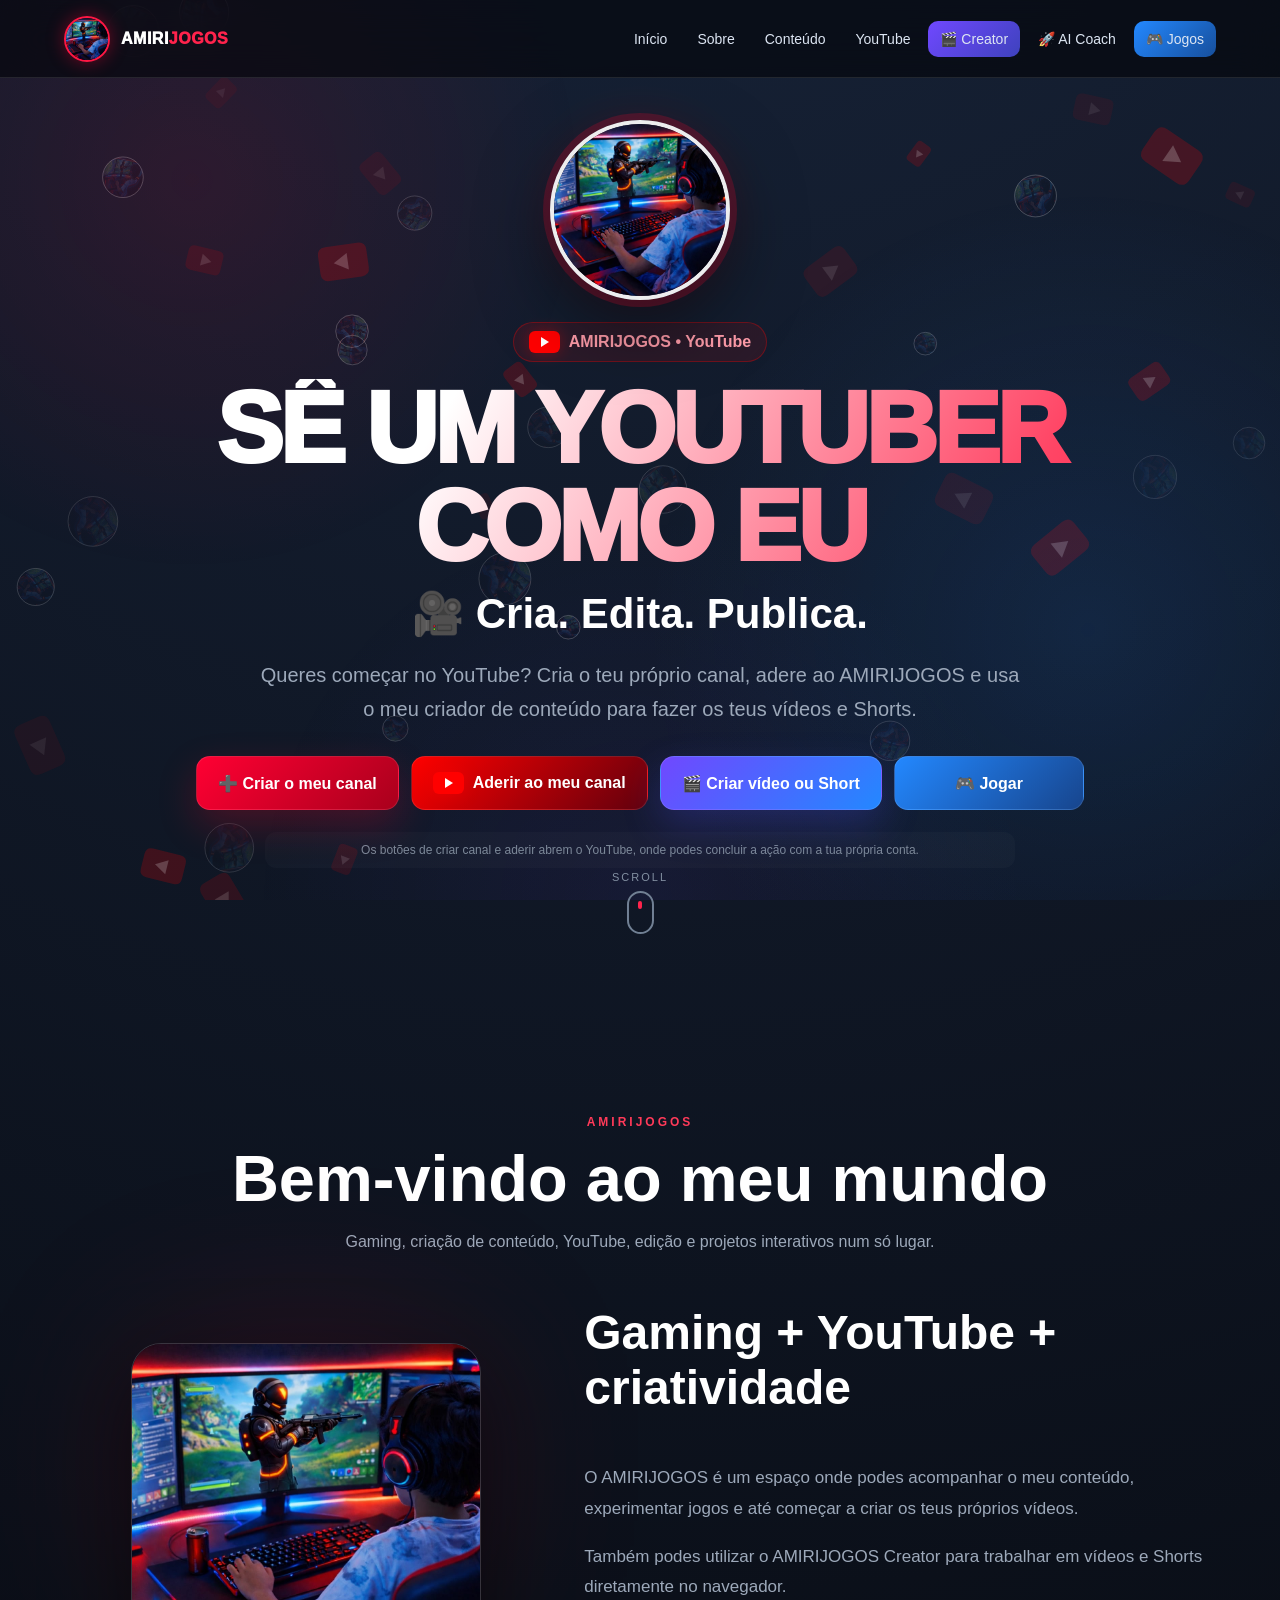
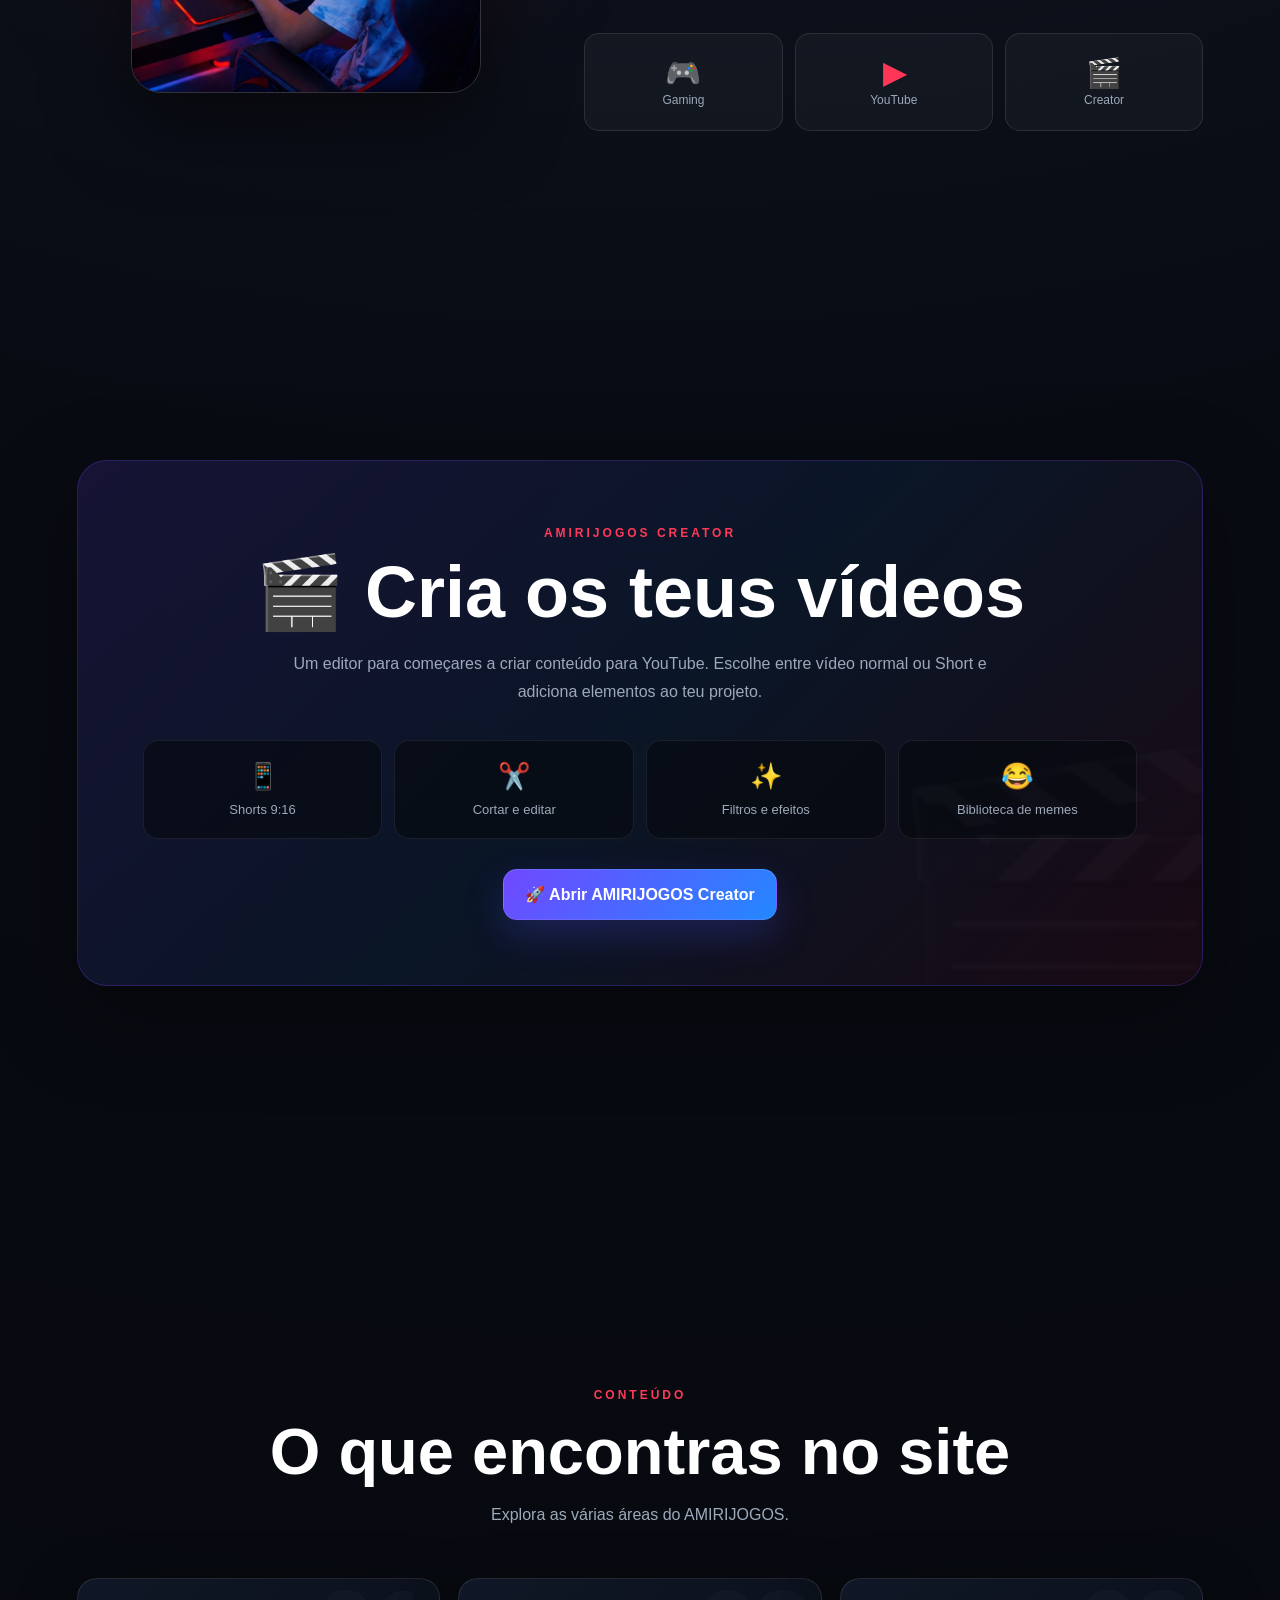
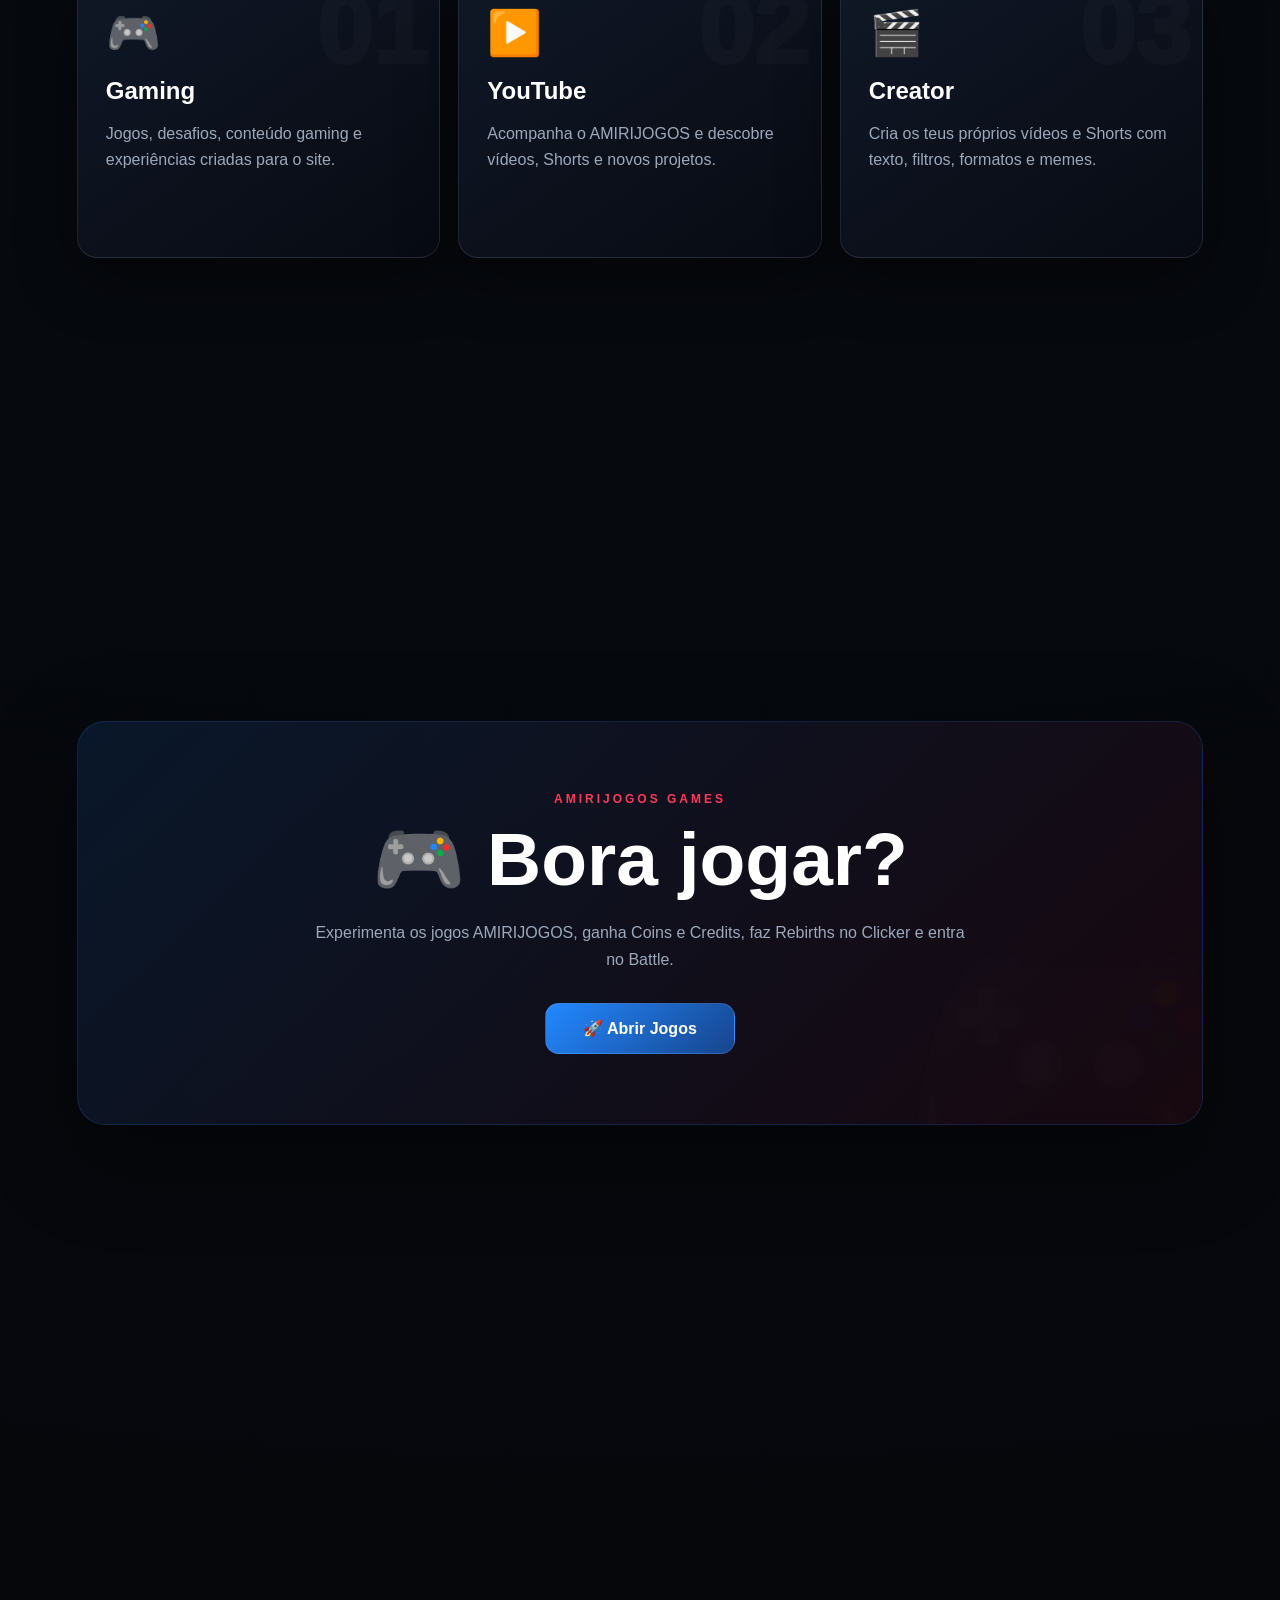
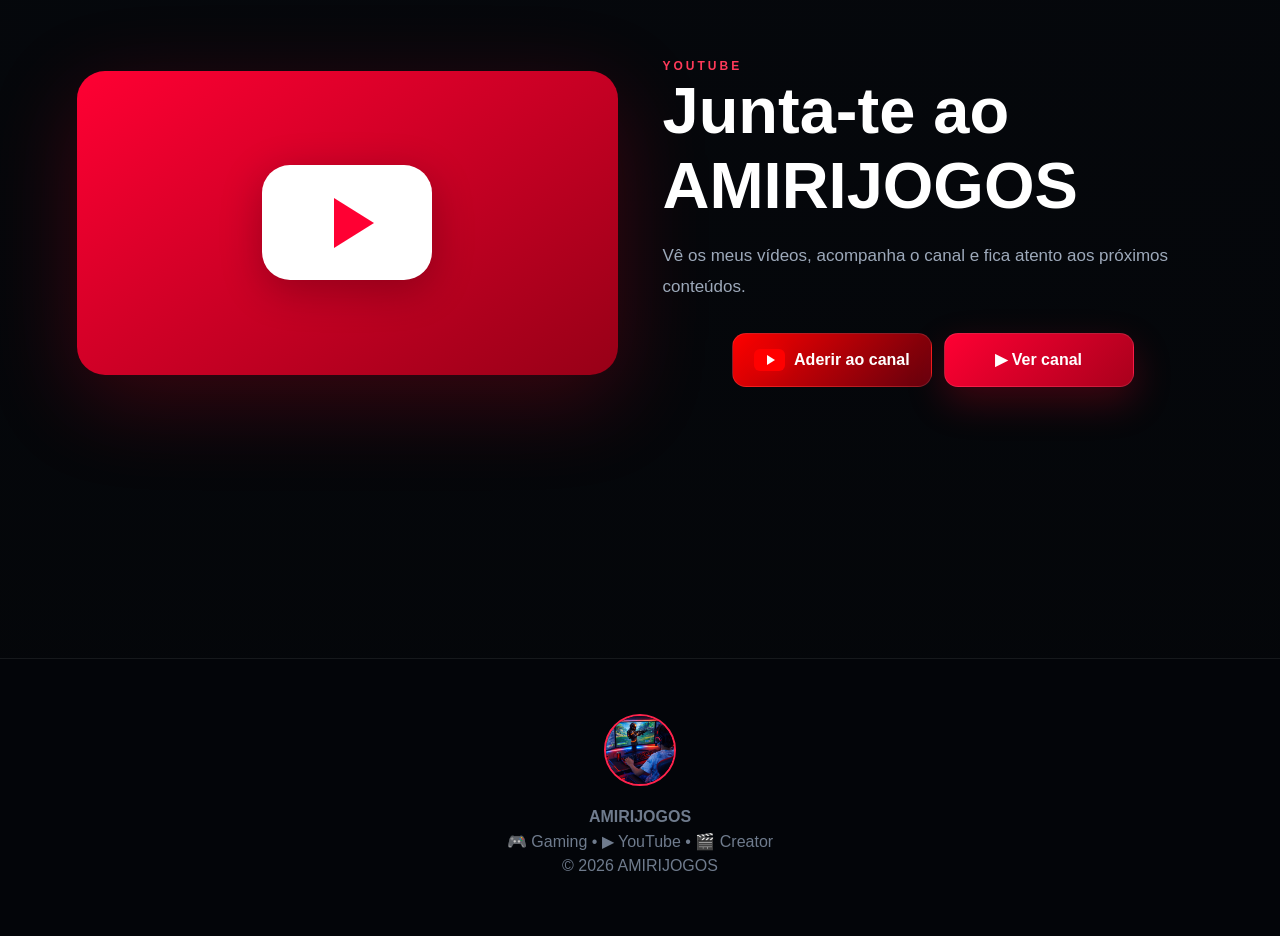
==== commit aa55e187: "Update index.html" ====
--- a/index.html
+++ b/index.html
@@ -2314,6 +2314,13 @@
 
 
 <a
+  href="coach.html"
+  class="coach-nav"
+>
+🚀 AI Coach
+</a>
+  
+  <a
   href="games.html"
   class="games-nav"
 >
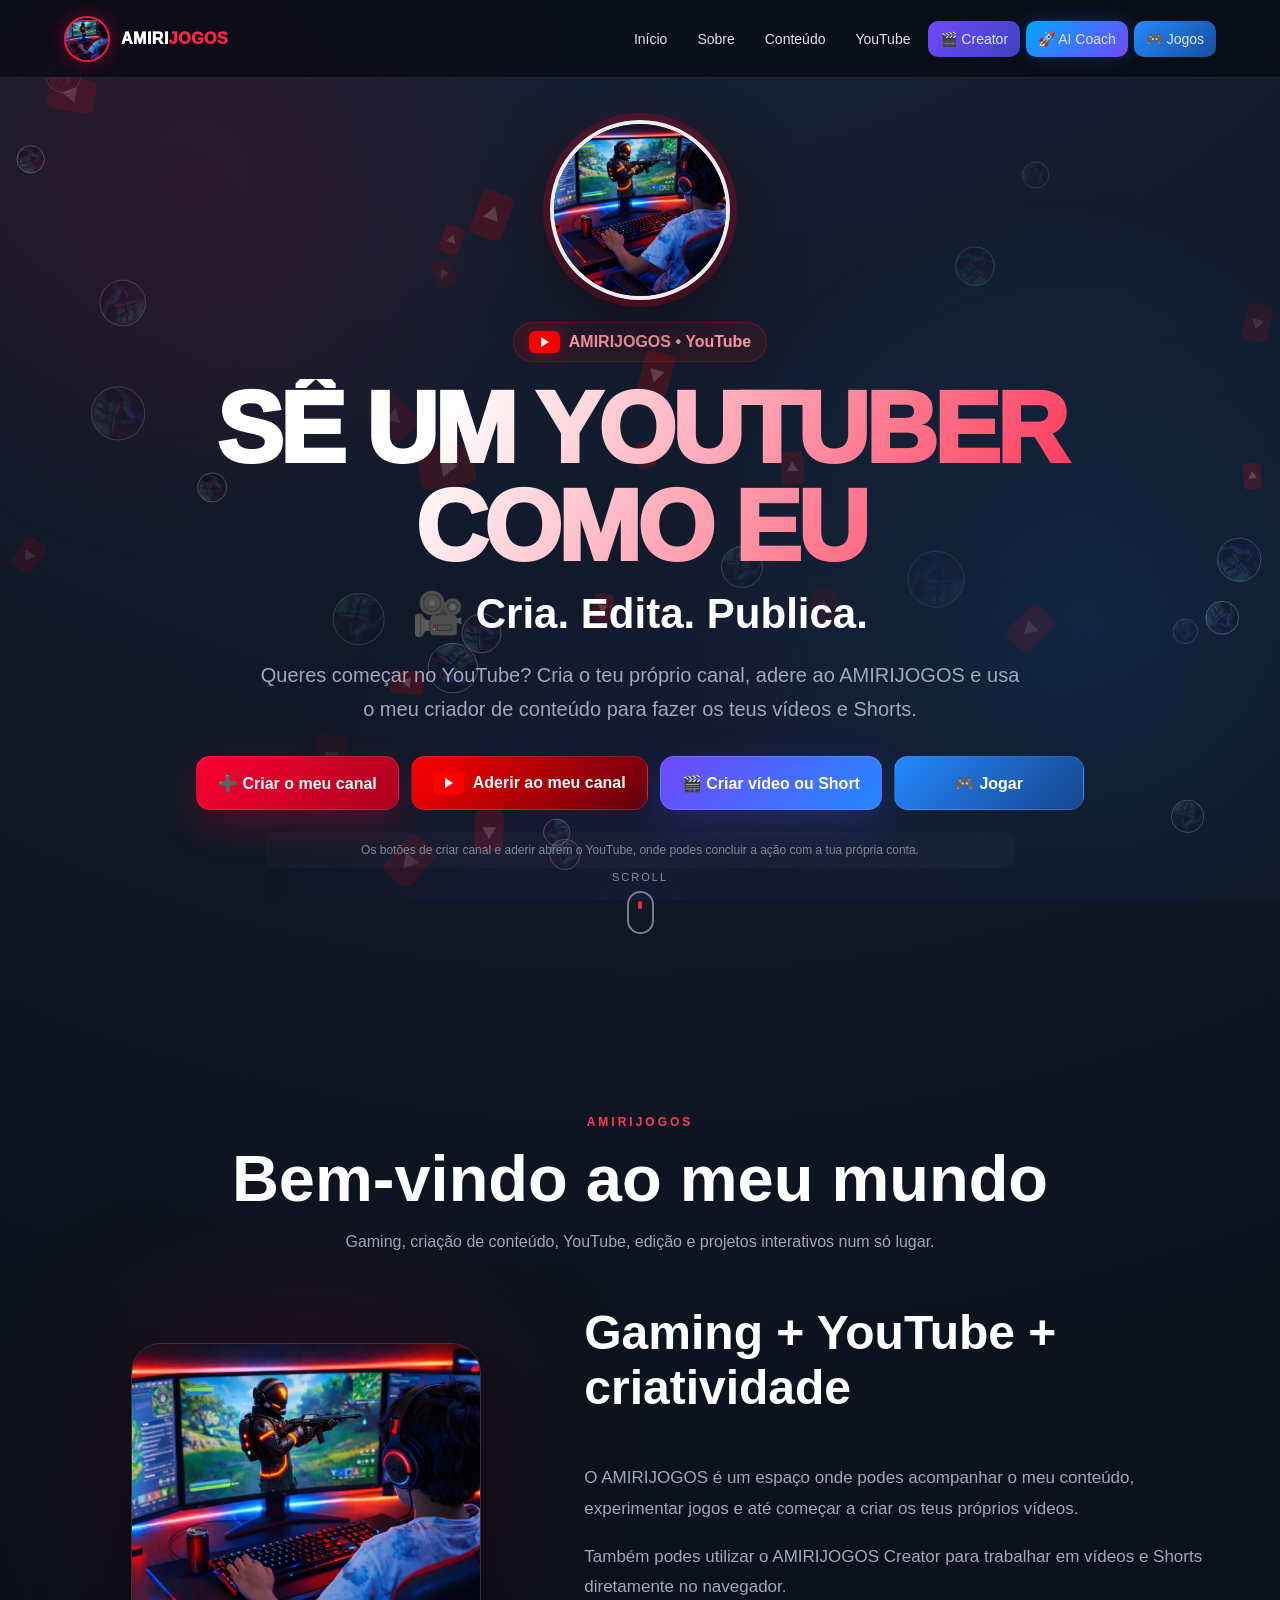
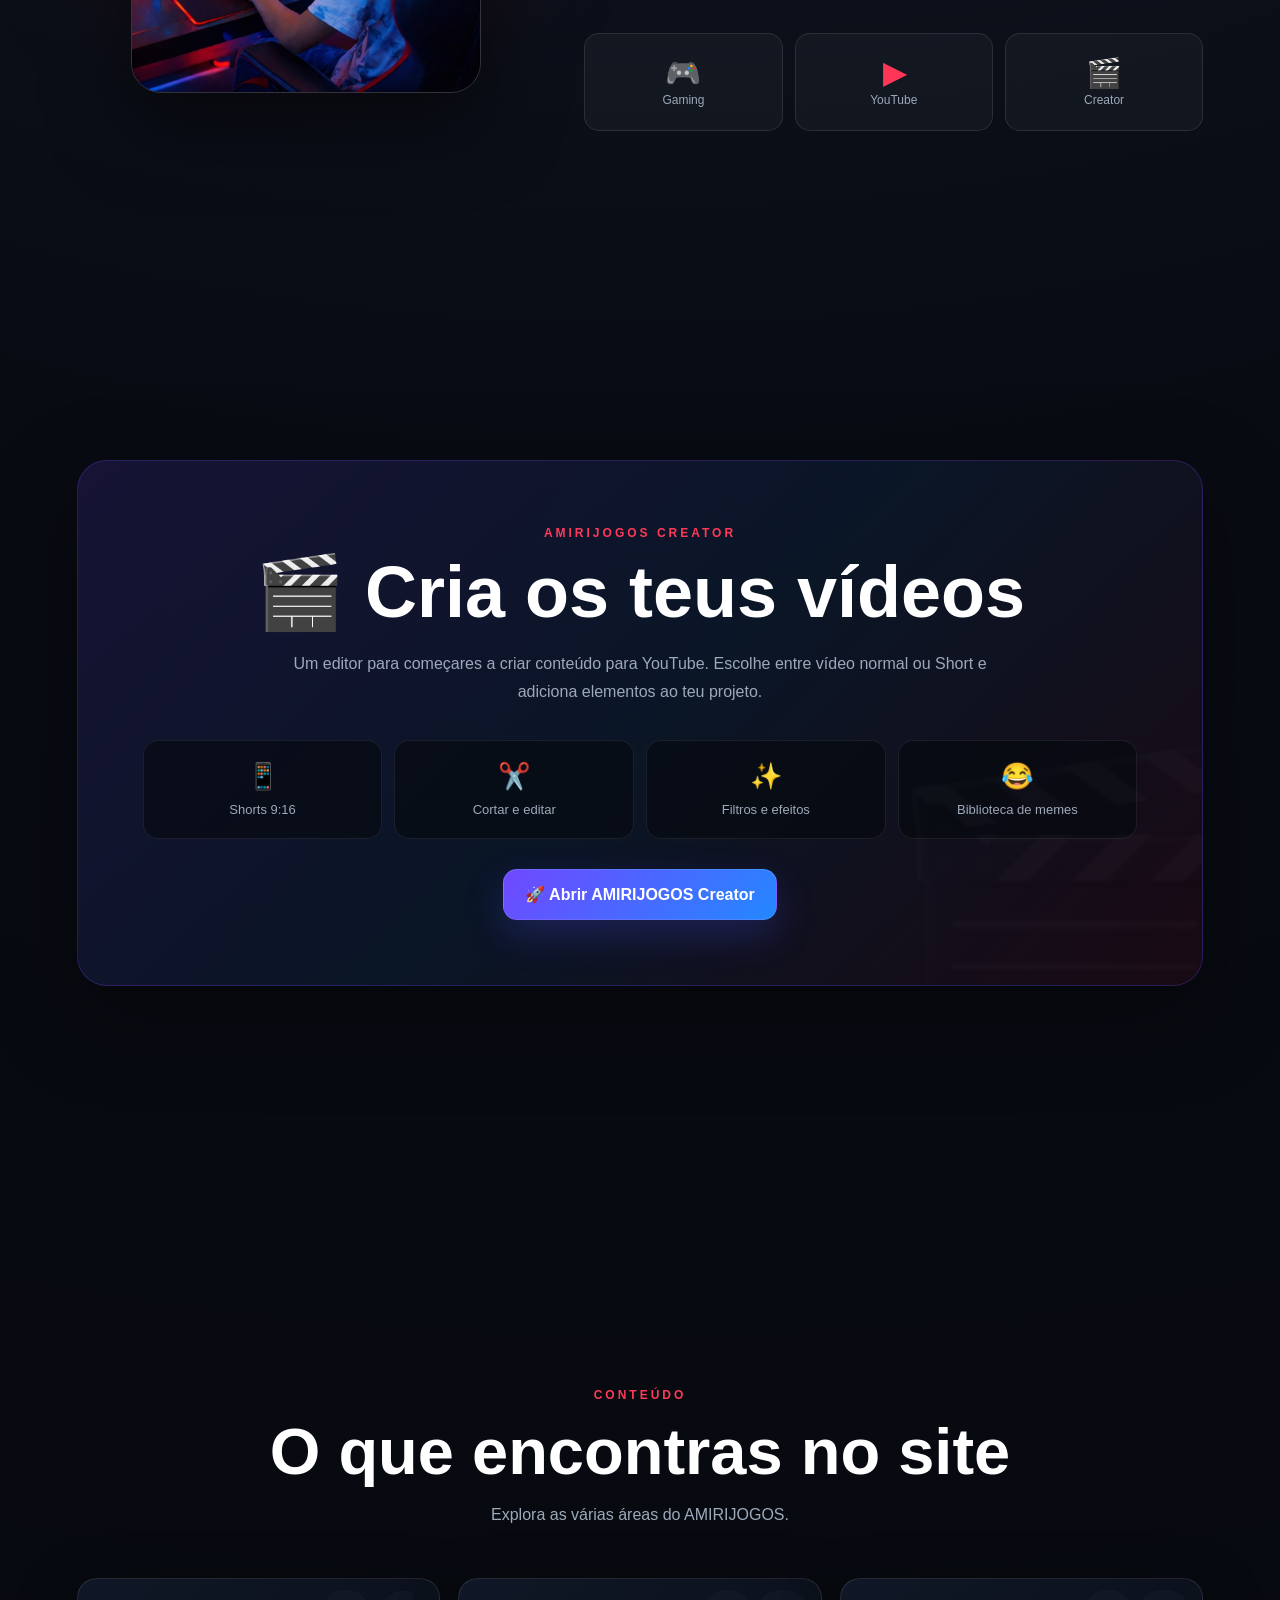
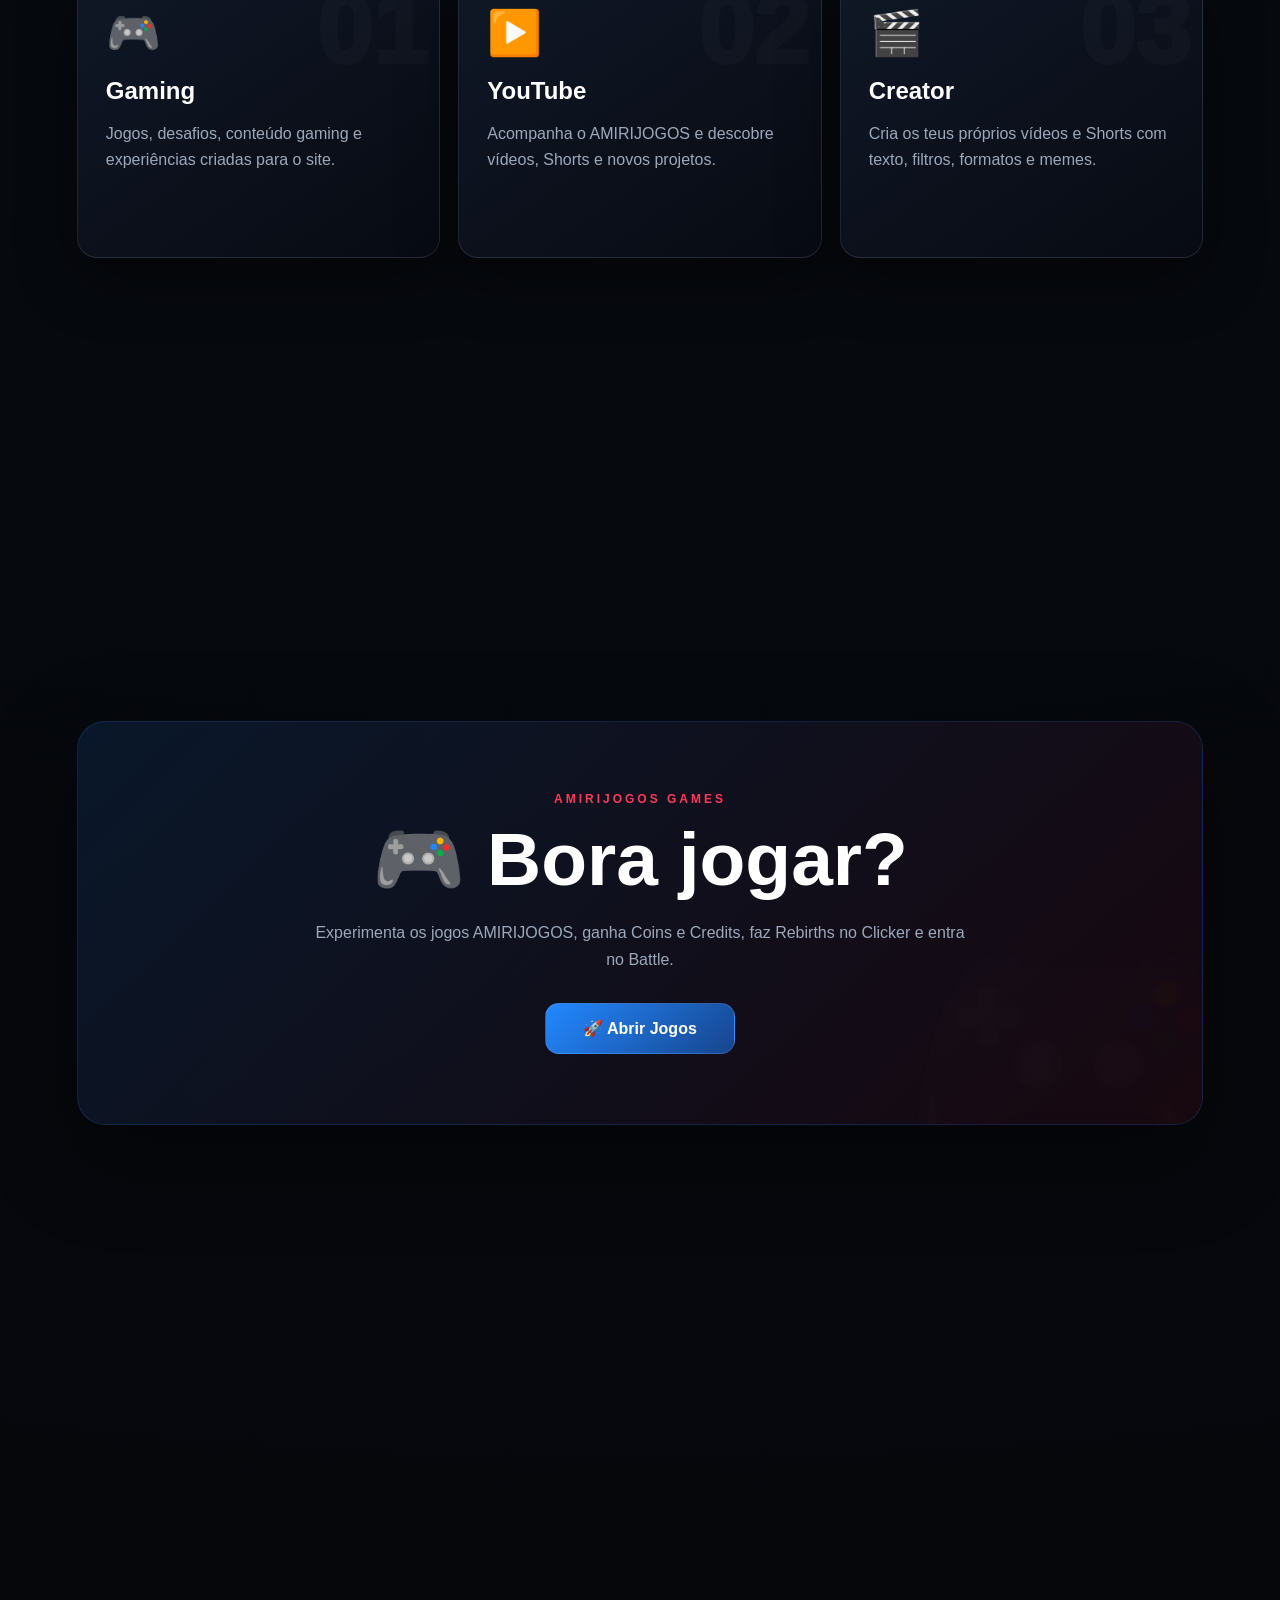
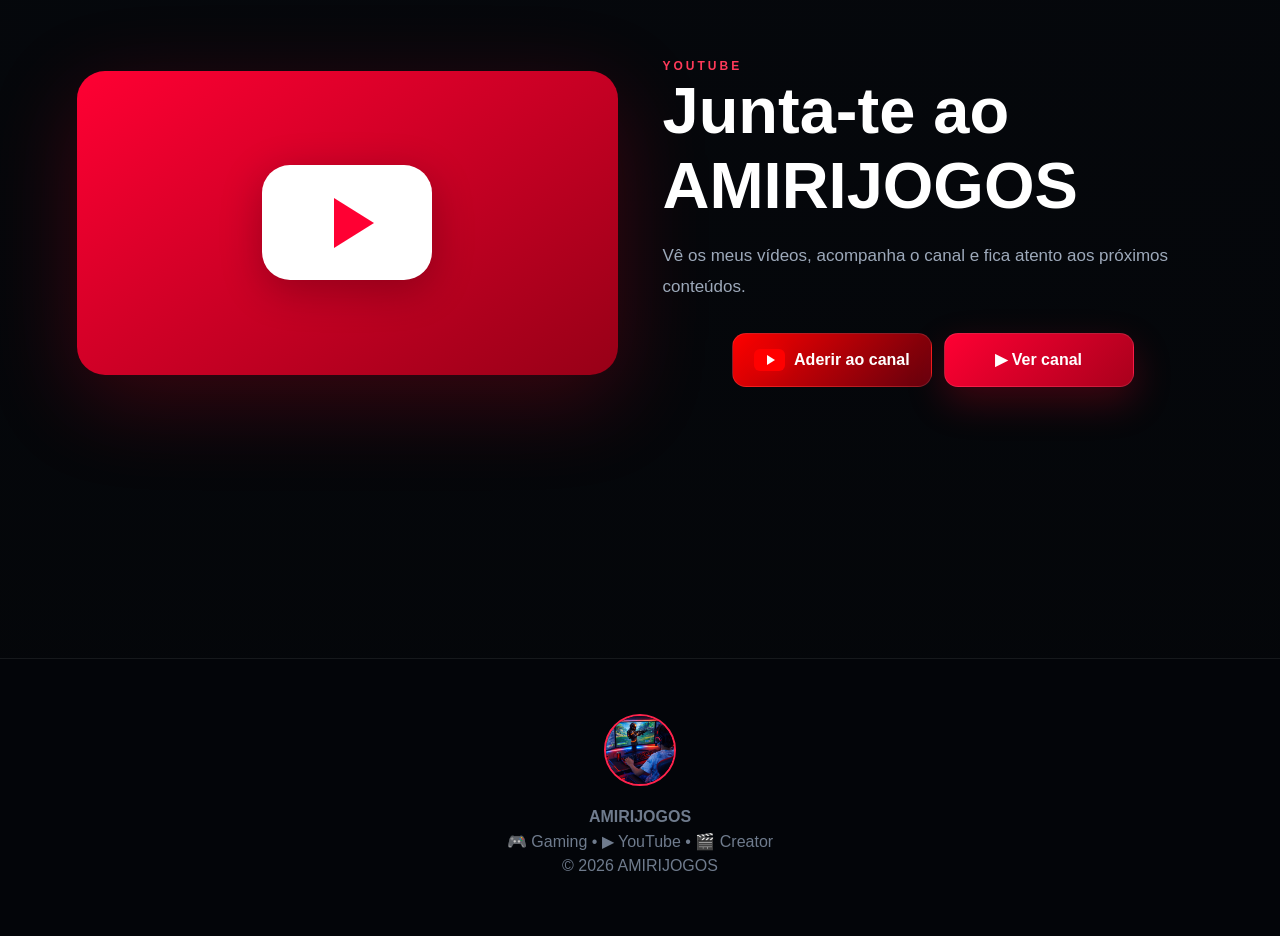
==== commit cd321de2: "Update index.html" ====
--- a/index.html
+++ b/index.html
@@ -418,7 +418,22 @@
 
 }
 
-
+.nav-links .coach-nav{
+
+  background:
+
+  linear-gradient(
+    135deg,
+    #00a8ff,
+    #7048ff
+  );
+
+  box-shadow:
+
+  0 0 18px
+  rgba(35,136,255,.25);
+
+}
 .nav-links .games-nav{
 
   background:
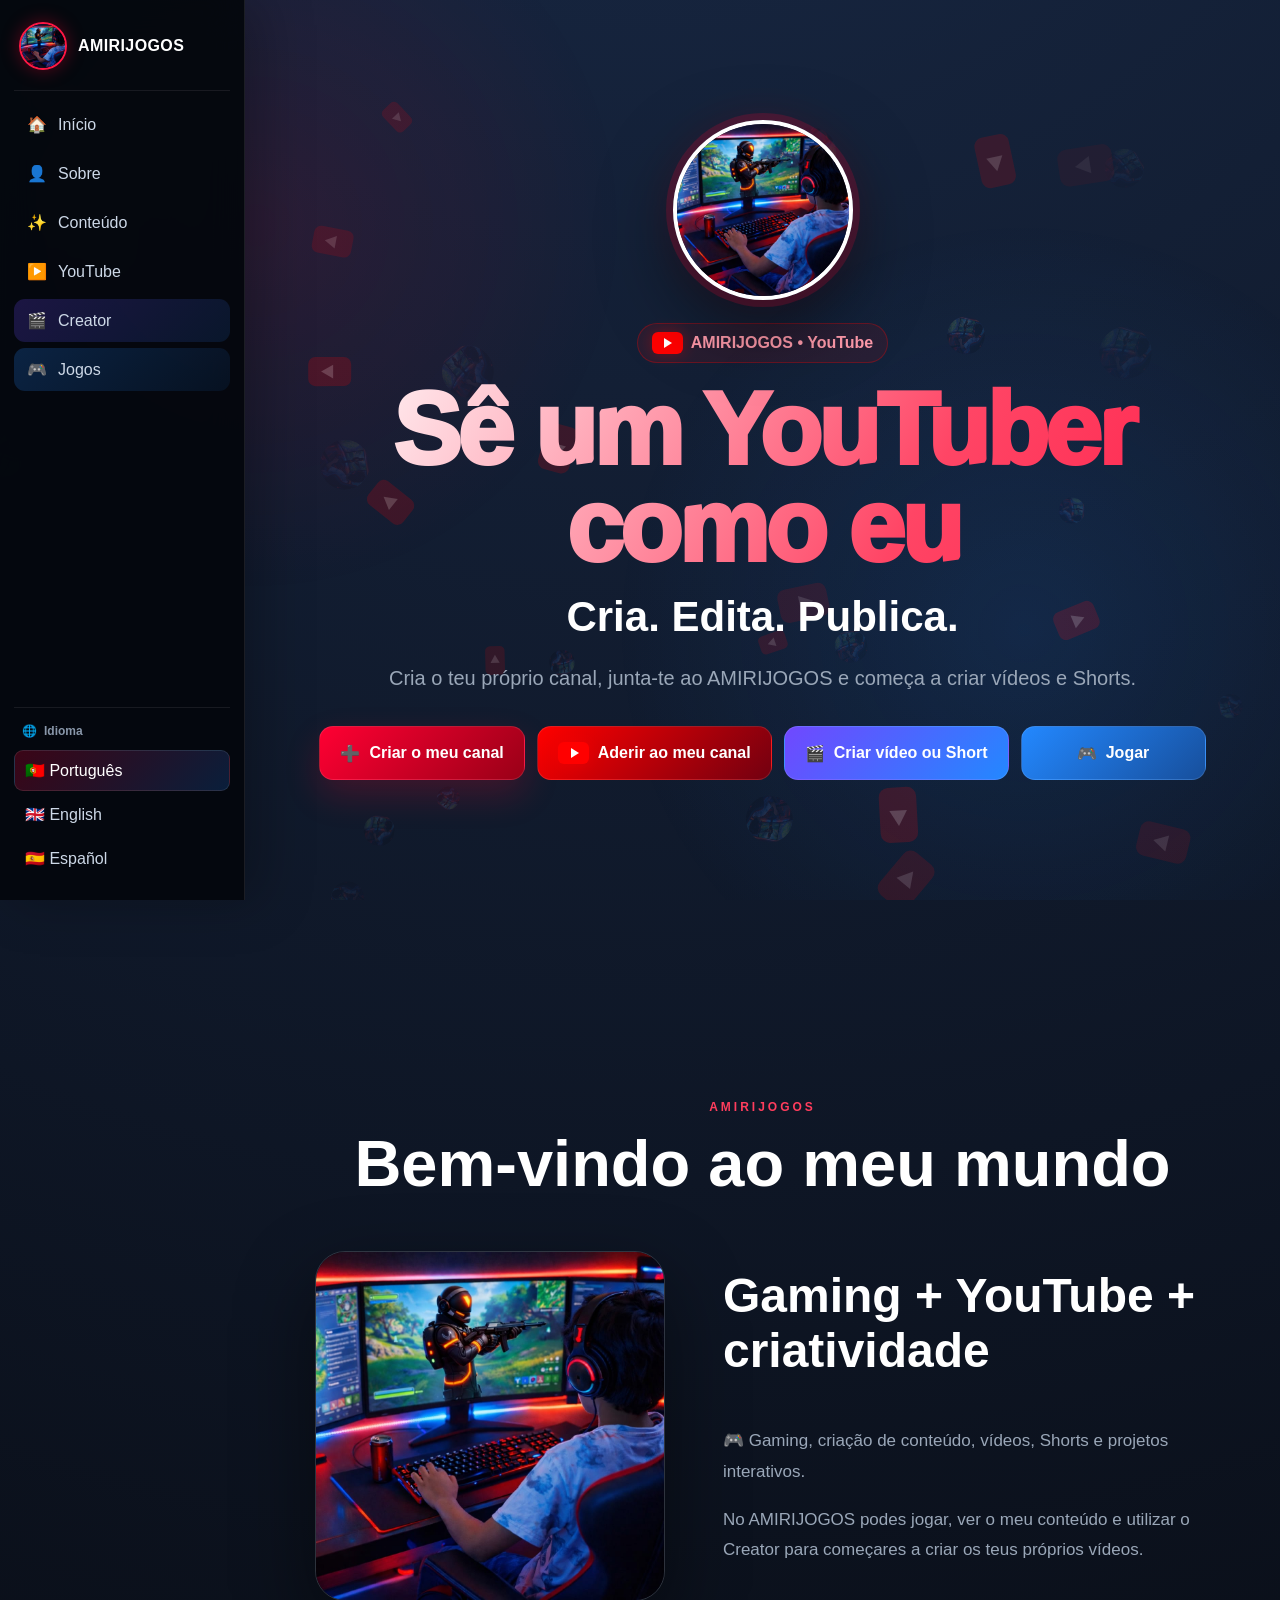
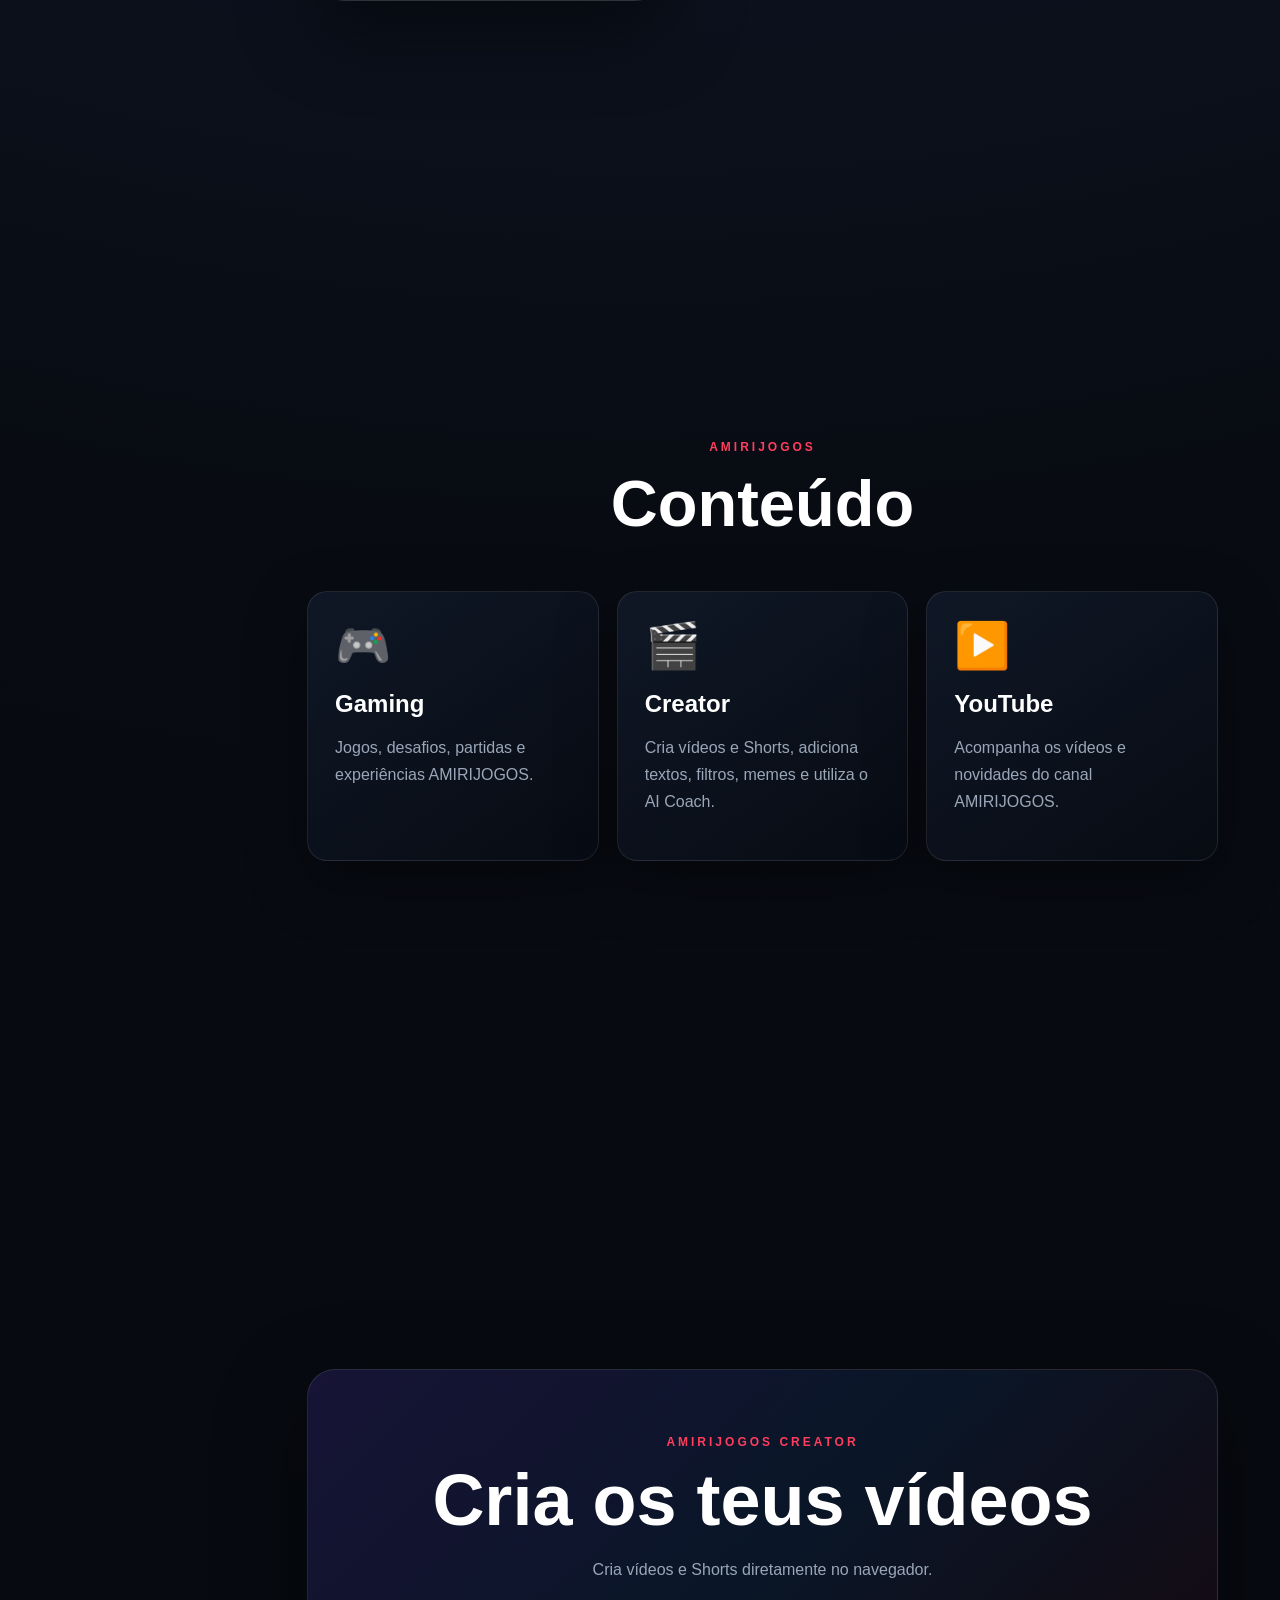
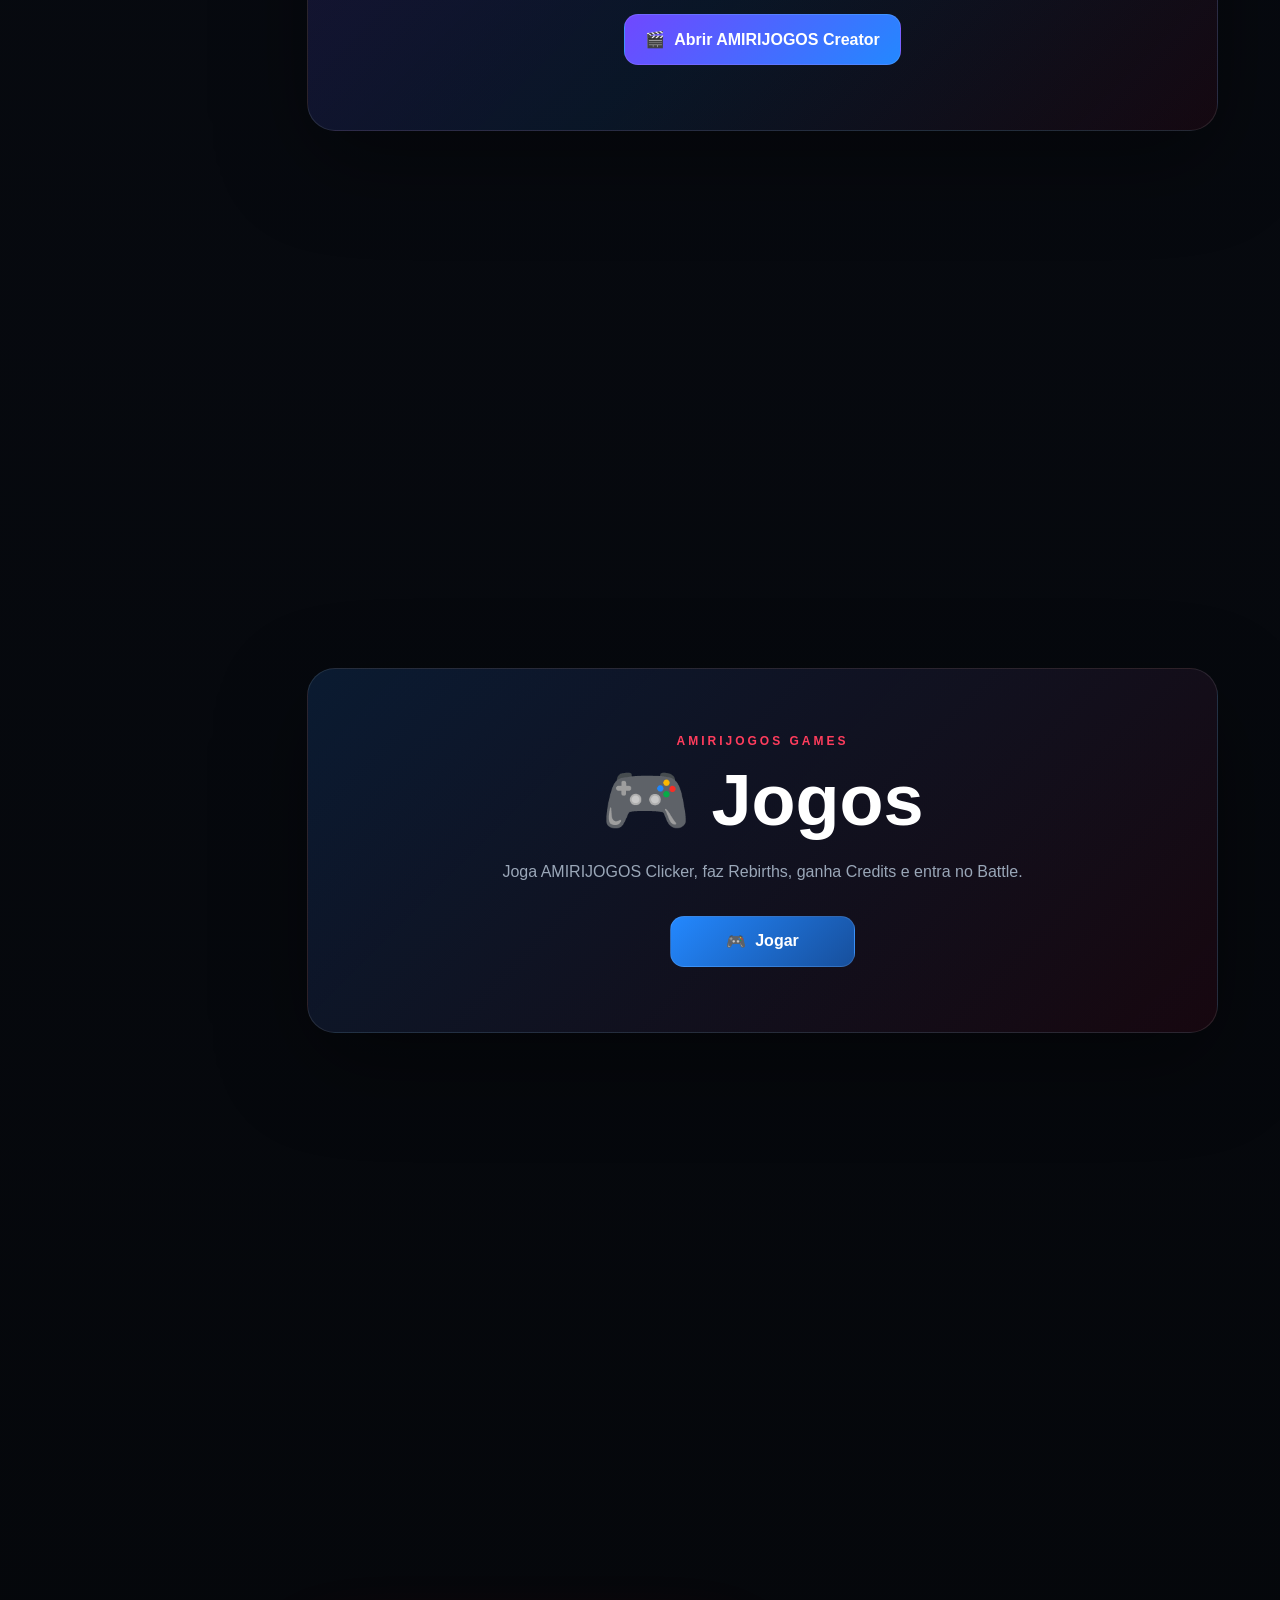
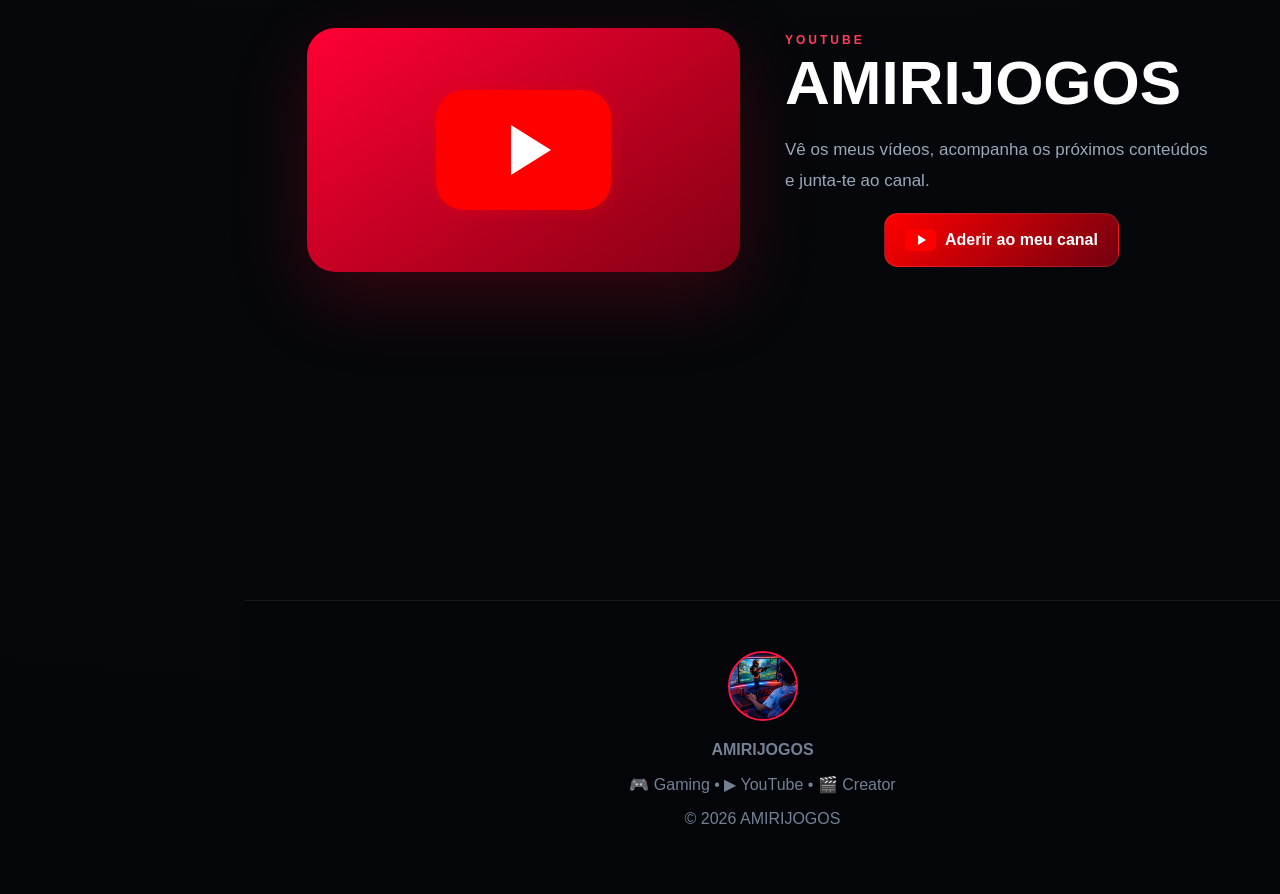
==== commit 10d89f03: "Update index.html" ====
--- a/index.html
+++ b/index.html
@@ -7,7 +7,7 @@
 
 <meta
   name="viewport"
-  content="width=device-width, initial-scale=1.0"
+  content="width=device-width,initial-scale=1.0"
 >
 
 <title>AMIRIJOGOS</title>
@@ -15,38 +15,25 @@
 <style>
 
 /* =====================================================
-   CONFIGURAÇÕES
+   CONFIG
 ===================================================== */
 
 :root{
 
   --bg:#05070c;
-
-  --bg2:#090d15;
-
-  --panel:
-  rgba(14,20,32,.75);
+  --panel:#0c121d;
 
   --text:#ffffff;
-
-  --muted:#9da9ba;
+  --muted:#9aa7b8;
 
   --red:#ff0033;
-
-  --youtube:#ff0000;
-
   --blue:#2388ff;
-
   --purple:#7048ff;
 
-  --green:#38d27d;
-
   --border:
-  rgba(255,255,255,.10);
-
-  --shadow:
-  0 20px 60px
-  rgba(0,0,0,.45);
+  rgba(255,255,255,.09);
+
+  --sidebar-width:245px;
 
 }
 
@@ -64,18 +51,19 @@
 
   scroll-behavior:smooth;
 
-  scrollbar-width:thin;
-
-  scrollbar-color:
-  #ff1744
-  #070a10;
-
 }
 
 
 body{
 
   margin:0;
+
+  padding-left:
+  var(--sidebar-width);
+
+  min-height:100vh;
+
+  overflow-x:hidden;
 
   font-family:
   Arial,
@@ -89,18 +77,11 @@
 
   radial-gradient(
     circle at 50% -10%,
-    #19263d 0%,
-    #080b12 42%,
+    #192a48 0,
+    #080b12 43%,
     #040609 100%
   );
 
-  overflow-x:hidden;
-
-}
-
-
-body.menu-open{
-  overflow:hidden;
 }
 
 
@@ -125,26 +106,26 @@
 
 
 ::-webkit-scrollbar-track{
-  background:#070a10;
+  background:#05070c;
 }
 
 
 ::-webkit-scrollbar-thumb{
+
+  border-radius:20px;
 
   background:
 
   linear-gradient(
     #ff0033,
-    #9c0b28
-  );
-
-  border-radius:20px;
+    #2388ff
+  );
 
 }
 
 
 /* =====================================================
-   FUNDO
+   PARTICLES
 ===================================================== */
 
 #particleCanvas{
@@ -154,7 +135,6 @@
   inset:0;
 
   width:100%;
-
   height:100%;
 
   pointer-events:none;
@@ -164,41 +144,35 @@
 }
 
 
-.background-glow{
+.background-light{
 
   position:fixed;
 
   inset:0;
 
+  pointer-events:none;
+
   z-index:-4;
 
-  pointer-events:none;
-
   background:
 
   radial-gradient(
-    circle at 15% 20%,
-    rgba(255,0,45,.11),
+    circle at 20% 25%,
+    rgba(255,0,50,.10),
     transparent 30%
   ),
 
   radial-gradient(
-    circle at 85% 70%,
+    circle at 80% 70%,
     rgba(35,136,255,.12),
-    transparent 35%
-  ),
-
-  radial-gradient(
-    circle at 50% 100%,
-    rgba(112,72,255,.07),
-    transparent 35%
+    transparent 34%
   );
 
 }
 
 
 /* =====================================================
-   PROGRESSO DO SCROLL
+   SCROLL PROGRESS
 ===================================================== */
 
 #scrollProgress{
@@ -206,109 +180,79 @@
   position:fixed;
 
   top:0;
-
-  left:0;
+  left:var(--sidebar-width);
 
   width:0%;
-
   height:4px;
 
-  z-index:9999;
+  z-index:5000;
 
   background:
 
   linear-gradient(
     90deg,
-    #ff0000,
-    #ff3153,
+    #ff0033,
     #7048ff,
     #2388ff
   );
 
   box-shadow:
 
-  0 0 16px
-  rgba(255,0,0,.8);
+  0 0 15px
+  rgba(255,0,50,.7);
 
 }
 
 
 /* =====================================================
-   NAVBAR
+   SIDEBAR
 ===================================================== */
 
-.navbar{
+.site-sidebar{
 
   position:fixed;
 
+  left:0;
   top:0;
-
-  left:0;
-
-  right:0;
-
-  z-index:1000;
-
-  height:78px;
+  bottom:0;
+
+  width:
+  var(--sidebar-width);
+
+  z-index:3000;
+
+  display:flex;
+
+  flex-direction:column;
 
   padding:
 
-  0 clamp(
-    18px,
-    5vw,
-    70px
-  );
-
-  display:flex;
-
-  align-items:center;
-
-  justify-content:space-between;
-
-  gap:20px;
+  18px
+  14px;
 
   background:
 
-  rgba(5,7,12,.68);
+  rgba(5,8,14,.97);
 
   backdrop-filter:
   blur(18px);
 
-  border-bottom:
+  border-right:
 
   1px solid
   var(--border);
 
-  transition:
-
-  height .3s ease,
-  background .3s ease,
-  box-shadow .3s ease;
-
-}
-
-
-.navbar.scrolled{
-
-  height:67px;
-
-  background:
-
-  rgba(5,7,12,.94);
-
   box-shadow:
 
-  0 10px 40px
-  rgba(0,0,0,.35);
-
-}
-
-
-/* =====================================================
-   LOGO NAVBAR
-===================================================== */
-
-.brand{
+  15px 0 50px
+  rgba(0,0,0,.25);
+
+}
+
+
+/* LOGO */
+
+.sidebar-brand{
 
   display:flex;
 
@@ -316,26 +260,34 @@
 
   gap:11px;
 
-  color:white;
+  padding:
+
+  4px
+  5px
+  20px;
+
+  margin-bottom:12px;
+
+  border-bottom:
+
+  1px solid
+  rgba(255,255,255,.08);
+
+  color:#fff;
 
   text-decoration:none;
 
-  font-weight:1000;
-
-  letter-spacing:.5px;
-
-}
-
-
-.brand img{
-
-  width:46px;
-
-  height:46px;
+}
+
+
+.sidebar-brand img{
+
+  width:48px;
+  height:48px;
+
+  border-radius:50%;
 
   object-fit:cover;
-
-  border-radius:50%;
 
   border:
 
@@ -345,96 +297,739 @@
   box-shadow:
 
   0 0 18px
-  rgba(255,0,50,.4);
-
-}
-
-
-.brand span span{
-  color:#ff234c;
+  rgba(255,0,50,.35);
+
+}
+
+
+.sidebar-brand strong{
+
+  font-size:16px;
+
+  letter-spacing:.4px;
+
+}
+
+
+/* LINKS */
+
+.sidebar-nav{
+
+  display:grid;
+
+  gap:6px;
+
+}
+
+
+.sidebar-nav a{
+
+  display:flex;
+
+  align-items:center;
+
+  gap:11px;
+
+  padding:
+
+  12px
+  13px;
+
+  border-radius:11px;
+
+  color:#cdd8e7;
+
+  text-decoration:none;
+
+  transition:.22s ease;
+
+}
+
+
+.sidebar-nav a:hover{
+
+  color:#fff;
+
+  background:
+
+  rgba(255,255,255,.07);
+
+  transform:
+
+  translateX(4px);
+
+}
+
+
+.sidebar-nav .creator-link{
+
+  background:
+
+  linear-gradient(
+    135deg,
+    rgba(112,72,255,.22),
+    rgba(35,136,255,.12)
+  );
+
+}
+
+
+.sidebar-nav .games-link{
+
+  background:
+
+  linear-gradient(
+    135deg,
+    rgba(35,136,255,.22),
+    rgba(35,136,255,.08)
+  );
+
 }
 
 
 /* =====================================================
-   LINKS NAVBAR
+   LANGUAGE
 ===================================================== */
 
-.nav-links{
+.sidebar-language{
+
+  margin-top:auto;
+
+  padding-top:16px;
+
+  border-top:
+
+  1px solid
+  rgba(255,255,255,.08);
+
+}
+
+
+.language-title{
 
   display:flex;
 
   align-items:center;
 
-  gap:6px;
-
-}
-
-
-.nav-links a{
-
-  color:#dce5f2;
+  gap:7px;
+
+  padding:
+
+  0
+  8px
+  9px;
+
+  color:#8997aa;
+
+  font-size:12px;
+
+  font-weight:900;
+
+}
+
+
+.language-button{
+
+  width:100%;
+
+  padding:10px;
+
+  margin:3px 0;
+
+  display:flex;
+
+  align-items:center;
+
+  gap:8px;
+
+  border:
+
+  1px solid
+  transparent;
+
+  border-radius:9px;
+
+  background:transparent;
+
+  color:#cdd8e7;
+
+  text-align:left;
+
+  transition:.2s;
+
+}
+
+
+.language-button:hover{
+
+  background:
+
+  rgba(255,255,255,.06);
+
+}
+
+
+.selected-language{
+
+  color:#fff !important;
+
+  border-color:
+
+  rgba(255,255,255,.10) !important;
+
+  background:
+
+  linear-gradient(
+    135deg,
+    rgba(255,0,51,.22),
+    rgba(35,136,255,.19)
+  ) !important;
+
+}
+
+
+/* =====================================================
+   MOBILE MENU BUTTON
+===================================================== */
+
+.sidebar-toggle{
+
+  display:none;
+
+  position:fixed;
+
+  top:12px;
+  left:12px;
+
+  z-index:4000;
+
+  width:47px;
+  height:47px;
+
+  border:0;
+
+  border-radius:12px;
+
+  color:#fff;
+
+  background:#101827;
+
+  font-size:23px;
+
+  box-shadow:
+
+  0 10px 30px
+  rgba(0,0,0,.4);
+
+}
+
+
+/* =====================================================
+   SECTIONS
+===================================================== */
+
+section{
+
+  position:relative;
+
+  min-height:100vh;
+
+  display:flex;
+
+  align-items:center;
+
+  justify-content:center;
+
+  padding:
+
+  90px
+  6%;
+
+}
+
+
+.section-content{
+
+  width:min(
+    1100px,
+    100%
+  );
+
+  margin:auto;
+
+}
+
+
+/* =====================================================
+   HERO
+===================================================== */
+
+.hero{
+
+  text-align:center;
+
+  min-height:100vh;
+
+}
+
+
+.hero-content{
+
+  width:min(
+    1050px,
+    100%
+  );
+
+  margin:auto;
+
+}
+
+
+/* LOGO */
+
+.logo-wrap{
+
+  position:relative;
+
+  display:inline-flex;
+
+  justify-content:center;
+
+  align-items:center;
+
+  margin-bottom:23px;
+
+}
+
+
+.logo-wrap::before{
+
+  content:"";
+
+  position:absolute;
+
+  width:220px;
+  height:220px;
+
+  border-radius:50%;
+
+  background:
+
+  radial-gradient(
+    circle,
+    rgba(255,0,50,.36),
+    transparent 68%
+  );
+
+  filter:blur(20px);
+
+  animation:
+
+  logoGlow
+  3s ease-in-out
+  infinite;
+
+}
+
+
+.hero-logo{
+
+  position:relative;
+
+  z-index:2;
+
+  width:
+
+  clamp(
+    125px,
+    18vw,
+    180px
+  );
+
+  height:
+
+  clamp(
+    125px,
+    18vw,
+    180px
+  );
+
+  border-radius:50%;
+
+  object-fit:cover;
+
+  border:
+
+  4px solid #fff;
+
+  box-shadow:
+
+  0 0 0 7px
+  rgba(255,0,50,.18),
+
+  0 25px 70px
+  rgba(0,0,0,.5);
+
+  animation:
+
+  logoFloat
+  4s ease-in-out
+  infinite;
+
+}
+
+
+@keyframes logoFloat{
+
+  0%,
+  100%{
+
+    transform:
+    translateY(0);
+
+  }
+
+  50%{
+
+    transform:
+    translateY(-12px);
+
+  }
+
+}
+
+
+@keyframes logoGlow{
+
+  0%,
+  100%{
+
+    transform:
+    scale(.9);
+
+    opacity:.6;
+
+  }
+
+  50%{
+
+    transform:
+    scale(1.2);
+
+    opacity:1;
+
+  }
+
+}
+
+
+/* YOUTUBE BADGE */
+
+.youtube-badge{
+
+  display:inline-flex;
+
+  align-items:center;
+
+  gap:8px;
+
+  padding:
+
+  8px
+  14px;
+
+  margin-bottom:18px;
+
+  border-radius:999px;
+
+  border:
+
+  1px solid
+  rgba(255,0,0,.3);
+
+  background:
+
+  rgba(255,0,0,.09);
+
+  color:#ff9aaa;
+
+  font-weight:800;
+
+}
+
+
+.youtube-icon{
+
+  position:relative;
+
+  width:31px;
+  height:22px;
+
+  flex-shrink:0;
+
+  border-radius:6px;
+
+  background:#ff0000;
+
+  box-shadow:
+
+  0 0 15px
+  rgba(255,0,0,.35);
+
+}
+
+
+.youtube-icon::after{
+
+  content:"";
+
+  position:absolute;
+
+  left:54%;
+  top:50%;
+
+  transform:
+  translate(-50%,-50%);
+
+  width:0;
+  height:0;
+
+  border-top:
+  5px solid transparent;
+
+  border-bottom:
+  5px solid transparent;
+
+  border-left:
+  8px solid white;
+
+}
+
+
+/* TITLE */
+
+.hero h1{
+
+  margin:0;
+
+  font-size:
+
+  clamp(
+    45px,
+    8vw,
+    105px
+  );
+
+  line-height:.95;
+
+  font-weight:1000;
+
+  letter-spacing:-4px;
+
+  background:
+
+  linear-gradient(
+    120deg,
+    #fff,
+    #ff4565,
+    #ff0033,
+    #8cbfff
+  );
+
+  background-size:
+  200% 200%;
+
+  background-clip:text;
+
+  -webkit-background-clip:text;
+
+  color:transparent;
+
+  animation:
+
+  titleGradient
+  6s ease
+  infinite;
+
+}
+
+
+@keyframes titleGradient{
+
+  0%{
+    background-position:
+    0 50%;
+  }
+
+  50%{
+    background-position:
+    100% 50%;
+  }
+
+  100%{
+    background-position:
+    0 50%;
+  }
+
+}
+
+
+.hero-subtitle{
+
+  margin-top:18px;
+
+  font-size:
+
+  clamp(
+    25px,
+    4vw,
+    42px
+  );
+
+  font-weight:900;
+
+}
+
+
+.hero-description{
+
+  max-width:760px;
+
+  margin:
+
+  20px auto
+  30px;
+
+  color:
+  var(--muted);
+
+  line-height:1.75;
+
+  font-size:
+
+  clamp(
+    16px,
+    2vw,
+    20px
+  );
+
+}
+
+
+/* =====================================================
+   BUTTONS
+===================================================== */
+
+.hero-buttons{
+
+  display:flex;
+
+  justify-content:center;
+
+  flex-wrap:wrap;
+
+  gap:12px;
+
+}
+
+
+.main-button{
+
+  min-width:185px;
+
+  padding:
+
+  15px
+  20px;
+
+  display:inline-flex;
+
+  justify-content:center;
+
+  align-items:center;
+
+  gap:9px;
+
+  border-radius:14px;
+
+  border:
+
+  1px solid
+  rgba(255,255,255,.11);
+
+  color:#fff;
 
   text-decoration:none;
 
-  padding:
-
-  10px 12px;
-
-  border-radius:10px;
-
-  font-size:14px;
+  font-weight:900;
 
   transition:
 
-  .25s ease;
-
-}
-
-
-.nav-links a:hover{
-
-  color:white;
+  transform .25s ease,
+  filter .25s ease,
+  box-shadow .25s ease;
+
+}
+
+
+.main-button:hover{
+
+  transform:
+
+  translateY(-5px)
+  scale(1.025);
+
+  filter:
+  brightness(1.12);
+
+}
+
+
+.red-button{
 
   background:
 
-  rgba(255,255,255,.07);
-
-  transform:
-
-  translateY(-2px);
-
-}
-
-
-.nav-links .creator-nav{
+  linear-gradient(
+    135deg,
+    #ff0033,
+    #990017
+  );
+
+  box-shadow:
+
+  0 15px 35px
+  rgba(255,0,40,.2);
+
+}
+
+
+.youtube-button{
+
+  background:
+
+  linear-gradient(
+    135deg,
+    #ff0000,
+    #720010
+  );
+
+}
+
+
+.creator-button{
 
   background:
 
   linear-gradient(
     135deg,
     #7048ff,
-    #3e42bd
-  );
-
-}
-
-.nav-links .coach-nav{
-
-  background:
-
-  linear-gradient(
-    135deg,
-    #00a8ff,
-    #7048ff
-  );
-
-  box-shadow:
-
-  0 0 18px
-  rgba(35,136,255,.25);
-
-}
-.nav-links .games-nav{
+    #2388ff
+  );
+
+}
+
+
+.games-button{
 
   background:
 
@@ -448,445 +1043,235 @@
 
 
 /* =====================================================
-   MENU MOBILE
+   HEADINGS
 ===================================================== */
 
-.menu-button{
-
-  display:none;
-
-  width:44px;
-
-  height:44px;
-
-  border:0;
-
-  border-radius:12px;
-
-  color:white;
-
-  background:
-
-  rgba(255,255,255,.07);
-
-  font-size:22px;
-
-}
-
-
-/* =====================================================
-   SECÇÕES
-===================================================== */
-
-section{
-
-  position:relative;
-
-  min-height:100vh;
-
-  display:flex;
-
-  justify-content:center;
-
-  align-items:center;
-
-  padding:
-
-  120px 6%
-  90px;
-
-}
-
-
-.section-content{
-
-  width:min(
-    1150px,
-    100%
-  );
+.section-header{
+
+  text-align:center;
+
+  margin-bottom:50px;
+
+}
+
+
+.section-label{
+
+  color:#ff3d5d;
+
+  font-size:12px;
+
+  font-weight:900;
+
+  letter-spacing:3px;
+
+}
+
+
+.section-header h2{
+
+  margin:
+
+  12px 0;
+
+  font-size:
+
+  clamp(
+    36px,
+    6vw,
+    65px
+  );
+
+}
+
+
+.section-header p{
+
+  max-width:680px;
 
   margin:auto;
-
-}
-
-
-/* =====================================================
-   HERO
-===================================================== */
-
-.hero{
-
-  min-height:100vh;
-
-  text-align:center;
-
-  overflow:hidden;
-
-}
-
-
-.hero-content{
-
-  width:min(
-    1050px,
-    100%
-  );
-
-  margin:auto;
-
-  will-change:
-  transform,
-  opacity;
-
-}
-
-
-/* =====================================================
-   LOGO PRINCIPAL
-===================================================== */
-
-.hero-logo-wrap{
-
-  position:relative;
-
-  display:inline-flex;
-
-  align-items:center;
-
-  justify-content:center;
-
-  margin-bottom:22px;
-
-}
-
-
-.hero-logo-wrap::before{
-
-  content:"";
-
-  position:absolute;
-
-  width:220px;
-
-  height:220px;
-
-  border-radius:50%;
-
-  background:
-
-  radial-gradient(
-    circle,
-    rgba(255,0,45,.40),
-    transparent 67%
-  );
-
-  filter:
-  blur(22px);
-
-  animation:
-
-  logoGlow
-  3s ease-in-out
-  infinite;
-
-}
-
-
-.hero-logo{
-
-  position:relative;
-
-  z-index:2;
-
-  width:
-
-  clamp(
-    125px,
-    18vw,
-    180px
-  );
-
-  height:
-
-  clamp(
-    125px,
-    18vw,
-    180px
-  );
-
-  border-radius:50%;
-
-  object-fit:cover;
-
-  border:
-
-  4px solid
-  rgba(255,255,255,.92);
-
-  box-shadow:
-
-  0 0 0 7px
-  rgba(255,0,40,.20),
-
-  0 25px 70px
-  rgba(0,0,0,.5);
-
-  animation:
-
-  logoFloat
-  4s ease-in-out
-  infinite;
-
-}
-
-
-@keyframes logoFloat{
-
-  0%,
-  100%{
-
-    transform:
-    translateY(0)
-    rotate(-2deg);
-
-  }
-
-  50%{
-
-    transform:
-    translateY(-13px)
-    rotate(2deg);
-
-  }
-
-}
-
-
-@keyframes logoGlow{
-
-  0%,
-  100%{
-
-    transform:
-    scale(.9);
-
-    opacity:.55;
-
-  }
-
-  50%{
-
-    transform:
-    scale(1.2);
-
-    opacity:1;
-
-  }
-
-}
-
-
-/* =====================================================
-   BADGE YOUTUBE
-===================================================== */
-
-.youtube-badge{
-
-  display:inline-flex;
-
-  align-items:center;
-
-  gap:9px;
-
-  padding:
-
-  8px 15px;
-
-  margin-bottom:17px;
-
-  border:
-
-  1px solid
-  rgba(255,0,0,.32);
-
-  border-radius:999px;
-
-  background:
-
-  rgba(255,0,0,.10);
-
-  color:#ff9ca9;
-
-  font-weight:800;
-
-}
-
-
-.youtube-icon{
-
-  width:31px;
-
-  height:22px;
-
-  display:inline-flex;
-
-  align-items:center;
-
-  justify-content:center;
-
-  flex-shrink:0;
-
-  background:#ff0000;
-
-  border-radius:6px;
-
-  box-shadow:
-
-  0 0 15px
-  rgba(255,0,0,.35);
-
-}
-
-
-.youtube-icon::after{
-
-  content:"";
-
-  width:0;
-
-  height:0;
-
-  margin-left:2px;
-
-  border-top:
-
-  5px solid
-  transparent;
-
-  border-bottom:
-
-  5px solid
-  transparent;
-
-  border-left:
-
-  8px solid
-  white;
-
-}
-
-
-/* =====================================================
-   TÍTULO PRINCIPAL
-===================================================== */
-
-.hero h1{
-
-  margin:
-
-  0 0 10px;
-
-  font-size:
-
-  clamp(
-    43px,
-    8vw,
-    100px
-  );
-
-  line-height:.98;
-
-  letter-spacing:-4px;
-
-  font-weight:1000;
-
-  background:
-
-  linear-gradient(
-    120deg,
-    #fff 15%,
-    #ff4565 42%,
-    #ff0033 60%,
-    #8bbdff 90%
-  );
-
-  background-size:
-  200% 200%;
-
-  -webkit-background-clip:text;
-
-  background-clip:text;
-
-  color:transparent;
-
-  animation:
-
-  titleGradient
-  6s ease
-  infinite;
-
-}
-
-
-@keyframes titleGradient{
-
-  0%{
-    background-position:
-    0% 50%;
-  }
-
-  50%{
-    background-position:
-    100% 50%;
-  }
-
-  100%{
-    background-position:
-    0% 50%;
-  }
-
-}
-
-
-.hero-subtitle{
-
-  margin:
-
-  14px auto
-  0;
-
-  font-size:
-
-  clamp(
-    25px,
-    4vw,
-    42px
-  );
-
-  font-weight:900;
-
-}
-
-
-.hero-description{
-
-  max-width:760px;
-
-  margin:
-
-  20px auto
-  30px;
 
   color:
   var(--muted);
 
+  line-height:1.75;
+
+}
+
+
+/* =====================================================
+   ABOUT
+===================================================== */
+
+.about-grid{
+
+  display:grid;
+
+  grid-template-columns:
+
+  .85fr
+  1.15fr;
+
+  gap:50px;
+
+  align-items:center;
+
+}
+
+
+.about-image{
+
+  display:flex;
+
+  justify-content:center;
+
+}
+
+
+.about-image img{
+
+  width:min(
+    350px,
+    85vw
+  );
+
+  aspect-ratio:1;
+
+  object-fit:cover;
+
+  border-radius:30px;
+
+  border:
+
+  1px solid
+  rgba(255,255,255,.14);
+
+  box-shadow:
+
+  0 30px 80px
+  rgba(0,0,0,.48);
+
+}
+
+
+.about-text h3{
+
+  margin-top:0;
+
   font-size:
 
   clamp(
-    16px,
-    2vw,
-    20px
-  );
+    29px,
+    4vw,
+    48px
+  );
+
+}
+
+
+.about-text p{
+
+  color:
+  var(--muted);
+
+  line-height:1.8;
+
+  font-size:17px;
+
+}
+
+
+/* =====================================================
+   CARDS
+===================================================== */
+
+.cards{
+
+  display:grid;
+
+  grid-template-columns:
+
+  repeat(
+    3,
+    1fr
+  );
+
+  gap:18px;
+
+}
+
+
+.card{
+
+  position:relative;
+
+  overflow:hidden;
+
+  min-height:270px;
+
+  padding:27px;
+
+  border-radius:20px;
+
+  border:
+
+  1px solid
+  var(--border);
+
+  background:
+
+  linear-gradient(
+    145deg,
+    rgba(18,27,44,.8),
+    rgba(8,12,20,.8)
+  );
+
+  box-shadow:
+
+  0 20px 60px
+  rgba(0,0,0,.35);
+
+  transition:.35s ease;
+
+}
+
+
+.card:hover{
+
+  transform:
+  translateY(-9px);
+
+  border-color:
+
+  rgba(35,136,255,.4);
+
+}
+
+
+.card-icon{
+
+  font-size:45px;
+
+  margin-bottom:18px;
+
+}
+
+
+.card h3{
+
+  font-size:24px;
+
+  margin:
+
+  0 0 10px;
+
+}
+
+
+.card p{
+
+  color:
+  var(--muted);
 
   line-height:1.7;
 
@@ -894,349 +1279,16 @@
 
 
 /* =====================================================
-   BOTÕES PRINCIPAIS
+   CREATOR / GAMES BOX
 ===================================================== */
 
-.hero-buttons{
-
-  display:flex;
-
-  justify-content:center;
-
-  flex-wrap:wrap;
-
-  gap:12px;
-
-  margin-top:30px;
-
-}
-
-
-.main-button{
+.showcase{
 
   position:relative;
 
   overflow:hidden;
 
-  min-width:190px;
-
-  display:inline-flex;
-
-  align-items:center;
-
-  justify-content:center;
-
-  gap:9px;
-
   padding:
-
-  15px 21px;
-
-  border-radius:14px;
-
-  color:white;
-
-  text-decoration:none;
-
-  font-weight:900;
-
-  border:
-
-  1px solid
-  rgba(255,255,255,.11);
-
-  transition:
-
-  transform .25s ease,
-  box-shadow .25s ease,
-  filter .25s ease;
-
-}
-
-
-.main-button::before{
-
-  content:"";
-
-  position:absolute;
-
-  inset:0;
-
-  background:
-
-  linear-gradient(
-    110deg,
-    transparent 20%,
-    rgba(255,255,255,.18),
-    transparent 80%
-  );
-
-  transform:
-  translateX(-120%);
-
-  transition:
-  transform .55s ease;
-
-}
-
-
-.main-button:hover::before{
-
-  transform:
-  translateX(120%);
-
-}
-
-
-.main-button:hover{
-
-  transform:
-
-  translateY(-5px)
-  scale(1.025);
-
-  filter:
-  brightness(1.12);
-
-}
-
-
-.create-channel{
-
-  background:
-
-  linear-gradient(
-    135deg,
-    #ff0033,
-    #a9001c
-  );
-
-  box-shadow:
-
-  0 15px 38px
-  rgba(255,0,40,.23);
-
-}
-
-
-.join-channel{
-
-  background:
-
-  linear-gradient(
-    135deg,
-    #ff0000,
-    #62000d
-  );
-
-}
-
-
-.creator-button{
-
-  background:
-
-  linear-gradient(
-    135deg,
-    #7048ff,
-    #2388ff
-  );
-
-  box-shadow:
-
-  0 15px 38px
-  rgba(80,85,255,.24);
-
-}
-
-
-.games-button{
-
-  background:
-
-  linear-gradient(
-    135deg,
-    #2388ff,
-    #17458d
-  );
-
-}
-
-
-/* =====================================================
-   NOTA YOUTUBE
-===================================================== */
-
-.youtube-note{
-
-  max-width:750px;
-
-  margin:
-
-  22px auto 0;
-
-  padding:
-
-  11px 15px;
-
-  border-radius:11px;
-
-  color:#7d8999;
-
-  font-size:12px;
-
-  background:
-
-  rgba(255,255,255,.025);
-
-}
-
-
-/* =====================================================
-   SCROLL INDICATOR
-===================================================== */
-
-.scroll-down{
-
-  position:absolute;
-
-  left:50%;
-
-  bottom:24px;
-
-  transform:
-  translateX(-50%);
-
-  display:flex;
-
-  flex-direction:column;
-
-  align-items:center;
-
-  gap:8px;
-
-  color:#8390a2;
-
-  text-decoration:none;
-
-  font-size:11px;
-
-  letter-spacing:2px;
-
-}
-
-
-.mouse{
-
-  position:relative;
-
-  width:27px;
-
-  height:43px;
-
-  border:
-
-  2px solid
-  #718094;
-
-  border-radius:20px;
-
-}
-
-
-.mouse::after{
-
-  content:"";
-
-  position:absolute;
-
-  left:50%;
-
-  top:8px;
-
-  width:4px;
-
-  height:8px;
-
-  border-radius:5px;
-
-  background:#ff244c;
-
-  transform:
-  translateX(-50%);
-
-  animation:
-
-  mouseScroll
-  1.5s infinite;
-
-}
-
-
-@keyframes mouseScroll{
-
-  0%{
-
-    opacity:0;
-
-    transform:
-
-    translate(-50%,0);
-
-  }
-
-  30%{
-
-    opacity:1;
-
-  }
-
-  100%{
-
-    opacity:0;
-
-    transform:
-
-    translate(-50%,15px);
-
-  }
-
-}
-
-
-/* =====================================================
-   HEADERS DAS SECÇÕES
-===================================================== */
-
-.section-header{
-
-  text-align:center;
-
-  margin-bottom:50px;
-
-}
-
-
-.section-label{
-
-  color:#ff3a59;
-
-  font-size:12px;
-
-  font-weight:900;
-
-  letter-spacing:3px;
-
-}
-
-
-.section-header h2{
-
-  margin:
-
-  12px 0;
-
-  font-size:
 
   clamp(
     35px,
@@ -1244,257 +1296,51 @@
     65px
   );
 
-}
-
-
-.section-header p{
-
-  max-width:680px;
-
-  margin:auto;
-
-  color:
-  var(--muted);
-
-  line-height:1.7;
-
-}
-
-
-/* =====================================================
-   SOBRE
-===================================================== */
-
-.about-grid{
-
-  display:grid;
-
-  grid-template-columns:
-
-  .85fr
-  1.15fr;
-
-  gap:50px;
-
-  align-items:center;
-
-}
-
-
-.about-image{
-
-  position:relative;
-
-  display:flex;
-
-  justify-content:center;
-
-}
-
-
-.about-image::before{
-
-  content:"";
-
-  position:absolute;
-
-  width:70%;
-
-  height:70%;
-
-  background:#ff0033;
-
-  filter:
-  blur(100px);
-
-  opacity:.16;
-
-  z-index:-1;
-
-}
-
-
-.about-image img{
-
-  width:min(
-    350px,
-    85vw
-  );
-
-  aspect-ratio:1;
-
-  border-radius:30px;
-
-  object-fit:cover;
+  text-align:center;
+
+  border-radius:28px;
 
   border:
 
   1px solid
-  rgba(255,255,255,.15);
+  rgba(255,255,255,.10);
 
   box-shadow:
 
-  0 30px 80px
-  rgba(0,0,0,.5);
-
-}
-
-
-.about-text h3{
-
-  margin-top:0;
-
-  font-size:
-
-  clamp(
-    30px,
-    4vw,
-    48px
-  );
-
-}
-
-
-.about-text p{
-
-  color:
-  var(--muted);
-
-  line-height:1.8;
-
-  font-size:17px;
-
-}
-
-
-/* =====================================================
-   STATS
-===================================================== */
-
-.stats{
-
-  display:grid;
-
-  grid-template-columns:
-
-  repeat(
-    3,
-    1fr
-  );
-
-  gap:12px;
-
-  margin-top:30px;
-
-}
-
-
-.stat{
-
-  padding:
-
-  22px
-  12px;
-
-  text-align:center;
-
-  border:
-
-  1px solid
-  var(--border);
-
-  border-radius:15px;
-
-  background:
-
-  rgba(255,255,255,.035);
-
-}
-
-
-.stat strong{
-
-  display:block;
-
-  color:#ff3658;
-
-  font-size:29px;
-
-}
-
-
-.stat span{
-
-  color:
-  var(--muted);
-
-  font-size:12px;
-
-}
-
-
-/* =====================================================
-   CREATOR SECTION
-===================================================== */
+  0 30px 90px
+  rgba(0,0,0,.38);
+
+}
+
 
 .creator-showcase{
-
-  position:relative;
-
-  overflow:hidden;
-
-  padding:
-
-  clamp(
-    30px,
-    6vw,
-    65px
-  );
-
-  border-radius:30px;
-
-  text-align:center;
-
-  border:
-
-  1px solid
-  rgba(112,72,255,.25);
 
   background:
 
   linear-gradient(
     135deg,
-    rgba(112,72,255,.15),
-    rgba(35,136,255,.09),
+    rgba(112,72,255,.16),
+    rgba(35,136,255,.10),
+    rgba(255,0,51,.06)
+  );
+
+}
+
+
+.games-showcase{
+
+  background:
+
+  linear-gradient(
+    135deg,
+    rgba(35,136,255,.15),
     rgba(255,0,51,.07)
   );
 
-  box-shadow:
-
-  0 30px 90px
-  rgba(0,0,0,.4);
-
-}
-
-
-.creator-showcase::after{
-
-  content:"🎬";
-
-  position:absolute;
-
-  right:-50px;
-
-  bottom:-100px;
-
-  font-size:300px;
-
-  opacity:.025;
-
-}
-
-
-.creator-showcase h2{
+}
+
+
+.showcase h2{
 
   margin:
 
@@ -1512,296 +1358,25 @@
 }
 
 
-.creator-showcase > p{
-
-  max-width:720px;
+.showcase p{
+
+  max-width:700px;
 
   margin:
 
   0 auto
-  35px;
+  30px;
 
   color:
   var(--muted);
 
-  line-height:1.7;
-
-}
-
-
-.creator-features{
-
-  display:grid;
-
-  grid-template-columns:
-
-  repeat(
-    4,
-    1fr
-  );
-
-  gap:12px;
-
-  margin:
-
-  30px 0;
-
-}
-
-
-.creator-feature{
-
-  padding:20px;
-
-  background:
-
-  rgba(7,10,16,.65);
-
-  border:
-
-  1px solid
-  rgba(255,255,255,.08);
-
-  border-radius:15px;
-
-}
-
-
-.creator-feature strong{
-
-  display:block;
-
-  font-size:26px;
-
-  margin-bottom:8px;
-
-}
-
-
-.creator-feature span{
-
-  color:
-  var(--muted);
-
-  font-size:13px;
+  line-height:1.75;
 
 }
 
 
 /* =====================================================
-   CONTENT CARDS
-===================================================== */
-
-.cards{
-
-  display:grid;
-
-  grid-template-columns:
-
-  repeat(
-    3,
-    1fr
-  );
-
-  gap:18px;
-
-}
-
-
-.card{
-
-  position:relative;
-
-  min-height:280px;
-
-  padding:28px;
-
-  overflow:hidden;
-
-  border-radius:20px;
-
-  border:
-
-  1px solid
-  var(--border);
-
-  background:
-
-  linear-gradient(
-    145deg,
-    rgba(18,27,44,.82),
-    rgba(8,12,20,.82)
-  );
-
-  box-shadow:
-  var(--shadow);
-
-  transition:
-
-  transform .35s ease,
-  border-color .35s ease;
-
-}
-
-
-.card:hover{
-
-  transform:
-  translateY(-10px);
-
-  border-color:
-
-  rgba(255,50,80,.45);
-
-}
-
-
-.card-number{
-
-  position:absolute;
-
-  right:12px;
-
-  top:-7px;
-
-  color:
-
-  rgba(255,255,255,.025);
-
-  font-size:100px;
-
-  font-weight:1000;
-
-}
-
-
-.card-icon{
-
-  font-size:44px;
-
-  margin-bottom:18px;
-
-}
-
-
-.card h3{
-
-  margin:
-
-  0 0 10px;
-
-  font-size:24px;
-
-}
-
-
-.card p{
-
-  color:
-  var(--muted);
-
-  line-height:1.65;
-
-}
-
-
-/* =====================================================
-   GAMES
-===================================================== */
-
-.games-showcase{
-
-  position:relative;
-
-  overflow:hidden;
-
-  padding:
-
-  clamp(
-    35px,
-    7vw,
-    70px
-  );
-
-  border-radius:28px;
-
-  text-align:center;
-
-  border:
-
-  1px solid
-  rgba(35,136,255,.18);
-
-  background:
-
-  linear-gradient(
-    135deg,
-    rgba(35,136,255,.12),
-    rgba(255,0,51,.07)
-  );
-
-  box-shadow:
-
-  0 30px 90px
-  rgba(0,0,0,.4);
-
-}
-
-
-.games-showcase::before{
-
-  content:"🎮";
-
-  position:absolute;
-
-  right:-65px;
-
-  bottom:-120px;
-
-  font-size:300px;
-
-  opacity:.025;
-
-}
-
-
-.games-showcase h2{
-
-  margin:
-
-  10px 0
-  15px;
-
-  font-size:
-
-  clamp(
-    38px,
-    7vw,
-    75px
-  );
-
-}
-
-
-.games-showcase p{
-
-  max-width:650px;
-
-  margin:
-
-  0 auto
-  30px;
-
-  color:
-  var(--muted);
-
-  line-height:1.7;
-
-}
-
-
-/* =====================================================
-   YOUTUBE SECTION
+   YOUTUBE
 ===================================================== */
 
 .youtube-grid{
@@ -1821,10 +1396,6 @@
 
 
 .youtube-preview{
-
-  position:relative;
-
-  width:100%;
 
   aspect-ratio:16/9;
 
@@ -1841,90 +1412,57 @@
   linear-gradient(
     145deg,
     #ff0033,
-    #970017
+    #850013
   );
 
   box-shadow:
 
-  0 25px 90px
-  rgba(255,0,40,.22);
-
-}
-
-
-.big-youtube-icon{
-
-  position:relative;
-
-  width:170px;
-
-  height:115px;
+  0 25px 80px
+  rgba(255,0,40,.2);
+
+}
+
+
+.youtube-preview .youtube-icon{
+
+  width:175px;
+  height:120px;
 
   border-radius:28px;
 
-  background:white;
-
-  box-shadow:
-
-  0 10px 40px
-  rgba(0,0,0,.25);
-
-}
-
-
-.big-youtube-icon::after{
-
-  content:"";
-
-  position:absolute;
-
-  left:54%;
-
-  top:50%;
-
-  transform:
-  translate(-50%,-50%);
-
-  width:0;
-
-  height:0;
-
-  border-top:
-
-  25px solid
-  transparent;
-
-  border-bottom:
-
-  25px solid
-  transparent;
-
-  border-left:
-
-  40px solid
-  #ff0033;
-
-}
-
-
-.youtube-copy h2{
+}
+
+
+.youtube-preview
+.youtube-icon::after{
+
+  border-top-width:25px;
+
+  border-bottom-width:25px;
+
+  border-left-width:40px;
+
+}
+
+
+.youtube-text h2{
 
   margin:
 
-  0 0 18px;
+  0 0 17px;
 
   font-size:
 
   clamp(
     35px,
     6vw,
-    65px
-  );
-
-}
-
-
-.youtube-copy p{
+    62px
+  );
+
+}
+
+
+.youtube-text p{
 
   color:
   var(--muted);
@@ -1946,25 +1484,17 @@
 
   transform:
 
-  translateY(55px)
+  translateY(50px)
   scale(.98);
 
   filter:
-  blur(6px);
+  blur(5px);
 
   transition:
 
-  opacity .9s
-  cubic-bezier(
-    .2,.7,.2,1
-  ),
-
-  transform .9s
-  cubic-bezier(
-    .2,.7,.2,1
-  ),
-
-  filter .9s ease;
+  opacity .85s ease,
+  transform .85s ease,
+  filter .85s ease;
 
 }
 
@@ -1981,21 +1511,6 @@
   filter:
   blur(0);
 
-}
-
-
-.delay-1{
-  transition-delay:.08s;
-}
-
-
-.delay-2{
-  transition-delay:.16s;
-}
-
-
-.delay-3{
-  transition-delay:.24s;
 }
 
 
@@ -2005,29 +1520,31 @@
 
 footer{
 
+  padding:
+
+  50px
+  20px;
+
   text-align:center;
-
-  padding:
-
-  55px 20px;
 
   border-top:
 
   1px solid
   rgba(255,255,255,.08);
 
+  color:#748195;
+
   background:
 
-  rgba(4,6,10,.74);
-
-}
-
-
-.footer-logo{
-
-  width:72px;
-
-  height:72px;
+  rgba(4,6,10,.78);
+
+}
+
+
+footer img{
+
+  width:70px;
+  height:70px;
 
   border-radius:50%;
 
@@ -2036,27 +1553,55 @@
   border:
 
   2px solid
-  #ff234c;
-
-  margin-bottom:12px;
-
-}
-
-
-footer p{
-
-  margin:6px;
-
-  color:#6f7b8d;
+  #ff1744;
 
 }
 
 
 /* =====================================================
-   RESPONSIVE
+   MOBILE
 ===================================================== */
 
-@media(max-width:950px){
+@media(max-width:850px){
+
+  body{
+    padding-left:0;
+  }
+
+
+  #scrollProgress{
+    left:0;
+  }
+
+
+  .site-sidebar{
+
+    width:265px;
+
+    transform:
+
+    translateX(-105%);
+
+    transition:
+
+    transform .3s ease;
+
+  }
+
+
+  .site-sidebar.open{
+
+    transform:
+
+    translateX(0);
+
+  }
+
+
+  .sidebar-toggle{
+    display:block;
+  }
+
 
   .about-grid,
   .youtube-grid{
@@ -2066,18 +1611,9 @@
   }
 
 
-  .creator-features{
-
-    grid-template-columns:
-    repeat(2,1fr);
-
-  }
-
-
   .cards{
 
-    grid-template-columns:
-    1fr 1fr;
+    grid-template-columns:1fr;
 
   }
 
@@ -2089,76 +1625,15 @@
 }
 
 
-@media(max-width:720px){
-
-  .navbar{
+@media(max-width:600px){
+
+  section{
 
     padding:
 
-    0 16px;
-
-  }
-
-
-  .menu-button{
-    display:block;
-  }
-
-
-  .nav-links{
-
-    position:fixed;
-
-    top:75px;
-
-    left:12px;
-
-    right:12px;
-
-    display:none;
-
-    flex-direction:column;
-
-    padding:12px;
-
-    border:
-
-    1px solid
-    var(--border);
-
-    border-radius:16px;
-
-    background:
-
-    rgba(7,10,16,.98);
-
-    box-shadow:
-    var(--shadow);
-
-  }
-
-
-  .nav-links.open{
-    display:flex;
-  }
-
-
-  .nav-links a{
-
-    width:100%;
-
-    text-align:center;
-
-  }
-
-
-  section{
-
-    padding:
-
-    105px
+    90px
     20px
-    75px;
+    70px;
 
   }
 
@@ -2188,53 +1663,6 @@
 
   }
 
-
-  .cards,
-  .creator-features,
-  .stats{
-
-    grid-template-columns:1fr;
-
-  }
-
-
-  .scroll-down{
-
-    display:none;
-
-  }
-
-}
-
-
-/* =====================================================
-   REDUCED MOTION
-===================================================== */
-
-@media(
-  prefers-reduced-motion:reduce
-){
-
-  html{
-    scroll-behavior:auto;
-  }
-
-
-  *,
-  *::before,
-  *::after{
-
-    animation-duration:
-    .01ms !important;
-
-    animation-iteration-count:
-    1 !important;
-
-    transition-duration:
-    .01ms !important;
-
-  }
-
 }
 
 </style>
@@ -2246,29 +1674,42 @@
 
 
 <!-- =====================================================
-     PARTÍCULAS
+     BACKGROUND
 ===================================================== -->
 
 <canvas id="particleCanvas"></canvas>
 
-<div class="background-glow"></div>
+<div class="background-light"></div>
 
 <div id="scrollProgress"></div>
 
 
 <!-- =====================================================
-     NAVBAR
+     MOBILE MENU
 ===================================================== -->
 
-<header
-  class="navbar"
-  id="navbar"
+<button
+  id="sidebarToggle"
+  class="sidebar-toggle"
+  aria-label="Menu"
+>
+☰
+</button>
+
+
+<!-- =====================================================
+     SIDEBAR
+===================================================== -->
+
+<aside
+  class="site-sidebar"
+  id="siteSidebar"
 >
 
 
 <a
   href="#inicio"
-  class="brand"
+  class="sidebar-brand"
 >
 
 <img
@@ -2276,101 +1717,170 @@
   alt="AMIRIJOGOS"
 >
 
-<span>
-
-AMIRI<span>JOGOS</span>
-
+<strong>
+AMIRIJOGOS
+</strong>
+
+</a>
+
+
+<nav class="sidebar-nav">
+
+
+<a href="#inicio">
+
+🏠
+
+<span data-i18n="home">
+Início
 </span>
 
 </a>
 
 
-<button
-  id="menuButton"
-  class="menu-button"
-  aria-label="Abrir menu"
+<a href="#sobre">
+
+👤
+
+<span data-i18n="about">
+Sobre
+</span>
+
+</a>
+
+
+<a href="#conteudo">
+
+✨
+
+<span data-i18n="content">
+Conteúdo
+</span>
+
+</a>
+
+
+<a
+  href="https://www.youtube.com/@amirijogos"
+  target="_blank"
+  rel="noopener noreferrer"
 >
-☰
-</button>
-
-
-<nav
-  class="nav-links"
-  id="navLinks"
->
-
-
-<a href="#inicio">
-Início
-</a>
-
-
-<a href="#sobre">
-Sobre
-</a>
-
-
-<a href="#conteudo">
-Conteúdo
-</a>
-
-
-<a href="#youtube">
+
+▶️
+
+<span data-i18n="youtube">
 YouTube
+</span>
+
 </a>
 
 
 <a
   href="creator.html"
-  class="creator-nav"
+  class="creator-link"
 >
-🎬 Creator
+
+🎬
+
+<span data-i18n="creator">
+Creator
+</span>
+
 </a>
 
 
 <a
-  href="coach.html"
-  class="coach-nav"
+  href="games.html"
+  class="games-link"
 >
-🚀 AI Coach
+
+🎮
+
+<span data-i18n="games">
+Jogos
+</span>
+
 </a>
-  
-  <a
-  href="games.html"
-  class="games-nav"
+
+
+</nav>
+
+
+<!-- LANGUAGE -->
+
+<div class="sidebar-language">
+
+
+<div class="language-title">
+
+🌐
+
+<span data-i18n="language">
+Idioma
+</span>
+
+</div>
+
+
+<button
+  class="language-button"
+  data-language="pt"
+  onclick="setAmiriLanguage('pt')"
 >
-🎮 Jogos
-</a>
-
-
-</nav>
-
-</header>
+
+🇵🇹 Português
+
+</button>
+
+
+<button
+  class="language-button"
+  data-language="en"
+  onclick="setAmiriLanguage('en')"
+>
+
+🇬🇧 English
+
+</button>
+
+
+<button
+  class="language-button"
+  data-language="es"
+  onclick="setAmiriLanguage('es')"
+>
+
+🇪🇸 Español
+
+</button>
+
+
+</div>
+
+
+</aside>
 
 
 <!-- =====================================================
-     INÍCIO
+     HERO
 ===================================================== -->
 
 <section
+  class="hero"
   id="inicio"
-  class="hero"
 >
 
 
-<div
-  class="hero-content"
-  id="heroContent"
->
-
-
-<div class="hero-logo-wrap">
+<div class="hero-content">
+
+
+<div class="logo-wrap">
 
 
 <img
   src="perfil.jpg"
   class="hero-logo"
-  alt="Logo AMIRIJOGOS"
+  alt="AMIRIJOGOS"
 >
 
 
@@ -2389,83 +1899,94 @@
 </div>
 
 
-<h1>
-SÊ UM YOUTUBER COMO EU
+<h1 data-i18n="heroTitle">
+
+Sê um YouTuber como eu
+
 </h1>
 
 
-<div class="hero-subtitle">
-
-🎥 Cria. Edita. Publica.
-
-</div>
-
-
-<p class="hero-description">
-
-Queres começar no YouTube?
+<div
+  class="hero-subtitle"
+  data-i18n="heroSubtitle"
+>
+
+Cria. Edita. Publica.
+
+</div>
+
+
+<p
+  class="hero-description"
+  data-i18n="heroDescription"
+>
 
 Cria o teu próprio canal,
-adere ao AMIRIJOGOS
-e usa o meu criador de conteúdo
-para fazer os teus vídeos e Shorts.
+junta-te ao AMIRIJOGOS
+e começa a criar vídeos e Shorts.
 
 </p>
 
 
 <div class="hero-buttons">
 
-
-<!-- CRIAR CANAL -->
 
 <a
   href="https://www.youtube.com/create_channel"
   target="_blank"
   rel="noopener noreferrer"
-  class="main-button create-channel"
+  class="main-button red-button"
 >
 
-➕ Criar o meu canal
+➕
+
+<span data-i18n="createChannel">
+Criar o meu canal
+</span>
 
 </a>
 
-
-<!-- ADERIR AO AMIRIJOGOS -->
 
 <a
   href="https://www.youtube.com/@amirijogos?sub_confirmation=1"
   target="_blank"
   rel="noopener noreferrer"
-  class="main-button join-channel"
+  class="main-button youtube-button"
 >
 
 <span class="youtube-icon"></span>
 
+<span data-i18n="joinChannel">
 Aderir ao meu canal
+</span>
 
 </a>
 
-
-<!-- EDITOR -->
 
 <a
   href="creator.html"
   class="main-button creator-button"
 >
 
-🎬 Criar vídeo ou Short
+🎬
+
+<span data-i18n="createVideo">
+Criar vídeo ou Short
+</span>
 
 </a>
 
-
-<!-- JOGOS -->
 
 <a
   href="games.html"
   class="main-button games-button"
 >
 
-🎮 Jogar
+🎮
+
+<span data-i18n="playGames">
+Jogar
+</span>
 
 </a>
 
@@ -2473,77 +1994,439 @@
 </div>
 
 
-<div class="youtube-note">
-
-Os botões de criar canal e aderir abrem o YouTube,
-onde podes concluir a ação com a tua própria conta.
-
-</div>
-
-
-</div>
+</div>
+
+
+</section>
+
+
+<!-- =====================================================
+     ABOUT
+===================================================== -->
+
+<section id="sobre">
+
+
+<div class="section-content">
+
+
+<div class="section-header reveal">
+
+
+<div class="section-label">
+
+AMIRIJOGOS
+
+</div>
+
+
+<h2 data-i18n="welcome">
+
+Bem-vindo ao meu mundo
+
+</h2>
+
+
+</div>
+
+
+<div class="about-grid">
+
+
+<div class="about-image reveal">
+
+
+<img
+  src="perfil.jpg"
+  alt="Logo AMIRIJOGOS"
+>
+
+
+</div>
+
+
+<div class="about-text reveal">
+
+
+<h3 data-i18n="gamingCreativity">
+
+Gaming + YouTube + criatividade
+
+</h3>
+
+
+<p>
+
+🎮 Gaming, criação de conteúdo,
+vídeos, Shorts e projetos
+interativos.
+
+</p>
+
+
+<p>
+
+No AMIRIJOGOS podes jogar,
+ver o meu conteúdo e utilizar
+o Creator para começares
+a criar os teus próprios vídeos.
+
+</p>
+
+
+</div>
+
+
+</div>
+
+
+</div>
+
+
+</section>
+
+
+<!-- =====================================================
+     CONTENT
+===================================================== -->
+
+<section id="conteudo">
+
+
+<div class="section-content">
+
+
+<div class="section-header reveal">
+
+
+<div class="section-label">
+
+AMIRIJOGOS
+
+</div>
+
+
+<h2 data-i18n="content">
+
+Conteúdo
+
+</h2>
+
+
+</div>
+
+
+<div class="cards">
+
+
+<div class="card reveal">
+
+
+<div class="card-icon">
+🎮
+</div>
+
+
+<h3>
+Gaming
+</h3>
+
+
+<p>
+
+Jogos, desafios,
+partidas e experiências
+AMIRIJOGOS.
+
+</p>
+
+
+</div>
+
+
+<div class="card reveal">
+
+
+<div class="card-icon">
+🎬
+</div>
+
+
+<h3 data-i18n="creator">
+
+Creator
+
+</h3>
+
+
+<p>
+
+Cria vídeos e Shorts,
+adiciona textos,
+filtros, memes e utiliza
+o AI Coach.
+
+</p>
+
+
+</div>
+
+
+<div class="card reveal">
+
+
+<div class="card-icon">
+▶️
+</div>
+
+
+<h3 data-i18n="youtube">
+
+YouTube
+
+</h3>
+
+
+<p>
+
+Acompanha os vídeos
+e novidades do canal
+AMIRIJOGOS.
+
+</p>
+
+
+</div>
+
+
+</div>
+
+
+</div>
+
+
+</section>
+
+
+<!-- =====================================================
+     CREATOR
+===================================================== -->
+
+<section id="creator">
+
+
+<div class="section-content">
+
+
+<div class="showcase creator-showcase reveal">
+
+
+<div class="section-label">
+
+AMIRIJOGOS CREATOR
+
+</div>
+
+
+<h2 data-i18n="creatorTitle">
+
+Cria os teus vídeos
+
+</h2>
+
+
+<p data-i18n="creatorDescription">
+
+Cria vídeos e Shorts diretamente
+no navegador.
+
+</p>
+
+
+<div class="hero-buttons">
 
 
 <a
-  href="#sobre"
-  class="scroll-down"
+  href="creator.html"
+  class="main-button creator-button"
 >
 
-<span>
-SCROLL
+🎬
+
+<span data-i18n="openCreator">
+
+Abrir AMIRIJOGOS Creator
+
 </span>
 
-<div class="mouse"></div>
-
 </a>
 
 
+</div>
+
+
+</div>
+
+
+</div>
+
+
 </section>
 
 
 <!-- =====================================================
-     SOBRE
+     GAMES
 ===================================================== -->
 
-<section id="sobre">
+<section id="jogos">
 
 
 <div class="section-content">
 
 
-<div class="section-header reveal">
+<div class="showcase games-showcase reveal">
 
 
 <div class="section-label">
 
+AMIRIJOGOS GAMES
+
+</div>
+
+
+<h2>
+
+🎮
+
+<span data-i18n="games">
+Jogos
+</span>
+
+</h2>
+
+
+<p>
+
+Joga AMIRIJOGOS Clicker,
+faz Rebirths,
+ganha Credits
+e entra no Battle.
+
+</p>
+
+
+<a
+  href="games.html"
+  class="main-button games-button"
+>
+
+🎮
+
+<span data-i18n="playGames">
+Jogar
+</span>
+
+</a>
+
+
+</div>
+
+
+</div>
+
+
+</section>
+
+
+<!-- =====================================================
+     YOUTUBE
+===================================================== -->
+
+<section id="youtube">
+
+
+<div class="section-content">
+
+
+<div class="youtube-grid">
+
+
+<div class="youtube-preview reveal">
+
+
+<div class="youtube-icon"></div>
+
+
+</div>
+
+
+<div class="youtube-text reveal">
+
+
+<div class="section-label">
+
+YOUTUBE
+
+</div>
+
+
+<h2>
+
 AMIRIJOGOS
 
-</div>
-
-
-<h2>
-
-Bem-vindo ao meu mundo
-
 </h2>
 
 
 <p>
 
-Gaming, criação de conteúdo,
-YouTube, edição e projetos
-interativos num só lugar.
+Vê os meus vídeos,
+acompanha os próximos conteúdos
+e junta-te ao canal.
 
 </p>
 
 
-</div>
-
-
-<div class="about-grid">
-
-
-<div class="about-image reveal">
+<div class="hero-buttons">
+
+
+<a
+  href="https://www.youtube.com/@amirijogos?sub_confirmation=1"
+  target="_blank"
+  rel="noopener noreferrer"
+  class="main-button youtube-button"
+>
+
+<span class="youtube-icon"></span>
+
+<span data-i18n="joinChannel">
+
+Aderir ao meu canal
+
+</span>
+
+</a>
+
+
+</div>
+
+
+</div>
+
+
+</div>
+
+
+</div>
+
+
+</section>
+
+
+<!-- =====================================================
+     FOOTER
+===================================================== -->
+
+<footer>
 
 
 <img
@@ -2552,526 +2435,6 @@
 >
 
 
-</div>
-
-
-<div class="about-text reveal delay-1">
-
-
-<h3>
-
-Gaming + YouTube + criatividade
-
-</h3>
-
-
-<p>
-
-O AMIRIJOGOS é um espaço onde
-podes acompanhar o meu conteúdo,
-experimentar jogos e até começar
-a criar os teus próprios vídeos.
-
-</p>
-
-
-<p>
-
-Também podes utilizar o
-AMIRIJOGOS Creator para trabalhar
-em vídeos e Shorts diretamente
-no navegador.
-
-</p>
-
-
-<div class="stats">
-
-
-<div class="stat">
-
-<strong>
-🎮
-</strong>
-
-<span>
-Gaming
-</span>
-
-</div>
-
-
-<div class="stat">
-
-<strong>
-▶
-</strong>
-
-<span>
-YouTube
-</span>
-
-</div>
-
-
-<div class="stat">
-
-<strong>
-🎬
-</strong>
-
-<span>
-Creator
-</span>
-
-</div>
-
-
-</div>
-
-
-</div>
-
-
-</div>
-
-
-</div>
-
-
-</section>
-
-
-<!-- =====================================================
-     CREATOR
-===================================================== -->
-
-<section id="creator">
-
-
-<div class="section-content">
-
-
-<div class="creator-showcase reveal">
-
-
-<div class="section-label">
-
-AMIRIJOGOS CREATOR
-
-</div>
-
-
-<h2>
-
-🎬 Cria os teus vídeos
-
-</h2>
-
-
-<p>
-
-Um editor para começares a criar
-conteúdo para YouTube.
-
-Escolhe entre vídeo normal
-ou Short e adiciona elementos
-ao teu projeto.
-
-</p>
-
-
-<div class="creator-features">
-
-
-<div class="creator-feature">
-
-<strong>
-📱
-</strong>
-
-<span>
-Shorts 9:16
-</span>
-
-</div>
-
-
-<div class="creator-feature">
-
-<strong>
-✂️
-</strong>
-
-<span>
-Cortar e editar
-</span>
-
-</div>
-
-
-<div class="creator-feature">
-
-<strong>
-✨
-</strong>
-
-<span>
-Filtros e efeitos
-</span>
-
-</div>
-
-
-<div class="creator-feature">
-
-<strong>
-😂
-</strong>
-
-<span>
-Biblioteca de memes
-</span>
-
-</div>
-
-
-</div>
-
-
-<a
-  href="creator.html"
-  class="main-button creator-button"
->
-
-🚀 Abrir AMIRIJOGOS Creator
-
-</a>
-
-
-</div>
-
-
-</div>
-
-
-</section>
-
-
-<!-- =====================================================
-     CONTEÚDO
-===================================================== -->
-
-<section id="conteudo">
-
-
-<div class="section-content">
-
-
-<div class="section-header reveal">
-
-
-<div class="section-label">
-
-CONTEÚDO
-
-</div>
-
-
-<h2>
-
-O que encontras no site
-
-</h2>
-
-
-<p>
-
-Explora as várias áreas
-do AMIRIJOGOS.
-
-</p>
-
-
-</div>
-
-
-<div class="cards">
-
-
-<!-- CARD 1 -->
-
-<article
-  class="card reveal delay-1"
->
-
-
-<div class="card-number">
-01
-</div>
-
-
-<div class="card-icon">
-🎮
-</div>
-
-
-<h3>
-Gaming
-</h3>
-
-
-<p>
-
-Jogos, desafios,
-conteúdo gaming e experiências
-criadas para o site.
-
-</p>
-
-
-</article>
-
-
-<!-- CARD 2 -->
-
-<article
-  class="card reveal delay-2"
->
-
-
-<div class="card-number">
-02
-</div>
-
-
-<div class="card-icon">
-▶️
-</div>
-
-
-<h3>
-YouTube
-</h3>
-
-
-<p>
-
-Acompanha o AMIRIJOGOS
-e descobre vídeos,
-Shorts e novos projetos.
-
-</p>
-
-
-</article>
-
-
-<!-- CARD 3 -->
-
-<article
-  class="card reveal delay-3"
->
-
-
-<div class="card-number">
-03
-</div>
-
-
-<div class="card-icon">
-🎬
-</div>
-
-
-<h3>
-Creator
-</h3>
-
-
-<p>
-
-Cria os teus próprios
-vídeos e Shorts com texto,
-filtros, formatos e memes.
-
-</p>
-
-
-</article>
-
-
-</div>
-
-
-</div>
-
-
-</section>
-
-
-<!-- =====================================================
-     JOGOS
-===================================================== -->
-
-<section id="jogos">
-
-
-<div class="section-content">
-
-
-<div class="games-showcase reveal">
-
-
-<div class="section-label">
-
-AMIRIJOGOS GAMES
-
-</div>
-
-
-<h2>
-
-🎮 Bora jogar?
-
-</h2>
-
-
-<p>
-
-Experimenta os jogos AMIRIJOGOS,
-ganha Coins e Credits,
-faz Rebirths no Clicker
-e entra no Battle.
-
-</p>
-
-
-<a
-  href="games.html"
-  class="main-button games-button"
->
-
-🚀 Abrir Jogos
-
-</a>
-
-
-</div>
-
-
-</div>
-
-
-</section>
-
-
-<!-- =====================================================
-     YOUTUBE
-===================================================== -->
-
-<section id="youtube">
-
-
-<div class="section-content">
-
-
-<div class="youtube-grid">
-
-
-<div class="youtube-preview reveal">
-
-
-<div class="big-youtube-icon"></div>
-
-
-</div>
-
-
-<div class="youtube-copy reveal delay-1">
-
-
-<div class="section-label">
-
-YOUTUBE
-
-</div>
-
-
-<h2>
-
-Junta-te ao AMIRIJOGOS
-
-</h2>
-
-
-<p>
-
-Vê os meus vídeos,
-acompanha o canal e fica atento
-aos próximos conteúdos.
-
-</p>
-
-
-<div class="hero-buttons">
-
-
-<a
-  href="https://www.youtube.com/@amirijogos?sub_confirmation=1"
-  target="_blank"
-  rel="noopener noreferrer"
-  class="main-button join-channel"
->
-
-<span class="youtube-icon"></span>
-
-Aderir ao canal
-
-</a>
-
-
-<a
-  href="https://www.youtube.com/@amirijogos"
-  target="_blank"
-  rel="noopener noreferrer"
-  class="main-button create-channel"
->
-
-▶ Ver canal
-
-</a>
-
-
-</div>
-
-
-</div>
-
-
-</div>
-
-
-</div>
-
-
-</section>
-
-
-<!-- =====================================================
-     FOOTER
-===================================================== -->
-
-<footer>
-
-
-<img
-  src="perfil.jpg"
-  class="footer-logo"
-  alt="AMIRIJOGOS"
->
-
-
 <p>
 
 <strong>
@@ -3098,49 +2461,48 @@
 </footer>
 
 
+<!-- =====================================================
+     NORMAL JAVASCRIPT
+===================================================== -->
+
 <script>
 
 "use strict";
 
 
 /* =====================================================
-   MENU MOBILE
+   SIDEBAR MOBILE
 ===================================================== */
 
-const menuButton =
+const sidebar=
 document.getElementById(
-  "menuButton"
+  "siteSidebar"
 );
 
 
-const navLinks =
+const sidebarToggle=
 document.getElementById(
-  "navLinks"
+  "sidebarToggle"
 );
 
 
-menuButton.addEventListener(
+sidebarToggle.addEventListener(
   "click",
   ()=>{
 
-    navLinks.classList.toggle(
+    sidebar.classList.toggle(
       "open"
     );
 
-    document.body.classList.toggle(
-      "menu-open",
-      navLinks.classList.contains(
-        "open"
-      )
-    );
-
   }
 );
 
 
+/* fecha menu ao clicar */
+
 document
 .querySelectorAll(
-  ".nav-links a"
+  ".sidebar-nav a"
 )
 .forEach(
   link=>{
@@ -3149,13 +2511,15 @@
       "click",
       ()=>{
 
-        navLinks.classList.remove(
-          "open"
-        );
-
-        document.body.classList.remove(
-          "menu-open"
-        );
+        if(
+          window.innerWidth<=850
+        ){
+
+          sidebar.classList.remove(
+            "open"
+          );
+
+        }
 
       }
     );
@@ -3207,26 +2571,13 @@
         event.preventDefault();
 
 
-        const navbarHeight=
-        document
-        .getElementById(
-          "navbar"
-        )
-        .offsetHeight;
-
-
-        const targetPosition=
-        target
-        .getBoundingClientRect()
-        .top +
-        window.scrollY -
-        navbarHeight;
-
-
-        smoothScrollTo(
-          targetPosition,
-          900
-        );
+        target.scrollIntoView({
+
+          behavior:"smooth",
+
+          block:"start"
+
+        });
 
       }
     );
@@ -3235,159 +2586,68 @@
 );
 
 
-/*
-  Scroll mais suave do que
-  apenas behavior:smooth
-*/
-
-function smoothScrollTo(
-  target,
-  duration
-){
-
-  const start=
-  window.scrollY;
-
-
-  const distance=
-  target-start;
-
-
-  let startTime=null;
-
-
-  function ease(
-    t
-  ){
-
-    return
-    t<.5
-    ?
-    4*t*t*t
-    :
-    1-
-    Math.pow(
-      -2*t+2,
-      3
-    )/2;
-
-  }
-
-
-  function animation(
-    currentTime
-  ){
-
-    if(startTime===null){
-
-      startTime=
-      currentTime;
-
-    }
-
-
-    const elapsed=
-    currentTime-
-    startTime;
-
-
-    const progress=
-    Math.min(
-      elapsed/duration,
-      1
-    );
-
-
-    window.scrollTo(
-      0,
-      start+
-      distance*
-      ease(progress)
-    );
-
-
-    if(progress<1){
-
-      requestAnimationFrame(
-        animation
-      );
-
-    }
-
-  }
-
-
-  requestAnimationFrame(
-    animation
-  );
-
-}
-
-
 /* =====================================================
-   SCROLL UI
+   SCROLL PROGRESS
 ===================================================== */
 
-const navbar =
-document.getElementById(
-  "navbar"
-);
-
-
-const progress =
+const progress=
 document.getElementById(
   "scrollProgress"
 );
 
 
-function updateScrollUI(){
-
-  const scrollTop=
-  window.scrollY;
-
+function updateScrollProgress(){
 
   const maxScroll=
-  document.documentElement.scrollHeight-
+
+  document
+  .documentElement
+  .scrollHeight
+
+  -
+
   window.innerHeight;
 
 
   const percent=
+
   maxScroll>0
+
   ?
-  scrollTop/maxScroll*100
+
+  (
+    window.scrollY/
+    maxScroll
+  )*100
+
   :
+
   0;
 
 
   progress.style.width=
   percent+"%";
 
-
-  navbar.classList.toggle(
-    "scrolled",
-    scrollTop>30
-  );
-
 }
 
 
 window.addEventListener(
   "scroll",
-  updateScrollUI,
+  updateScrollProgress,
   {
     passive:true
   }
 );
 
 
-updateScrollUI();
+updateScrollProgress();
 
 
 /* =====================================================
    REVEAL
 ===================================================== */
 
-const revealObserver =
+const observer=
 new IntersectionObserver(
 
   entries=>{
@@ -3399,14 +2659,14 @@
           entry.isIntersecting
         ){
 
-          entry.target
+          entry
+          .target
           .classList.add(
             "visible"
           );
 
 
-          revealObserver
-          .unobserve(
+          observer.unobserve(
             entry.target
           );
 
@@ -3418,10 +2678,7 @@
   },
 
   {
-    threshold:.13,
-
-    rootMargin:
-    "0px 0px -50px 0px"
+    threshold:.12
   }
 
 );
@@ -3434,7 +2691,7 @@
 .forEach(
   element=>{
 
-    revealObserver.observe(
+    observer.observe(
       element
     );
 
@@ -3443,29 +2700,22 @@
 
 
 /* =====================================================
-   PARTÍCULAS
+   PARTICLES
 ===================================================== */
 
-const canvas =
+const particleCanvas=
 document.getElementById(
   "particleCanvas"
 );
 
 
-const ctx =
-canvas.getContext(
+const ctx=
+particleCanvas.getContext(
   "2d"
 );
 
 
-let width=0;
-
-let height=0;
-
-let pixelRatio=1;
-
-
-const channelLogo =
+const channelLogo=
 new Image();
 
 
@@ -3473,98 +2723,70 @@
 "perfil.jpg";
 
 
+let canvasWidth=0;
+
+let canvasHeight=0;
+
+let particles=[];
+
+
 /* =====================================================
-   YOUTUBE LOGO
+   RESIZE
 ===================================================== */
 
-function roundedRect(
-  context,
-  x,
-  y,
-  w,
-  h,
-  radius
-){
-
-  const r=
+function resizeCanvas(){
+
+  canvasWidth=
+  window.innerWidth;
+
+
+  canvasHeight=
+  window.innerHeight;
+
+
+  const ratio=
   Math.min(
-    radius,
-    w/2,
-    h/2
-  );
-
-
-  context.beginPath();
-
-
-  context.moveTo(
-    x+r,
-    y
-  );
-
-
-  context.lineTo(
-    x+w-r,
-    y
-  );
-
-
-  context.quadraticCurveTo(
-    x+w,
-    y,
-    x+w,
-    y+r
-  );
-
-
-  context.lineTo(
-    x+w,
-    y+h-r
-  );
-
-
-  context.quadraticCurveTo(
-    x+w,
-    y+h,
-    x+w-r,
-    y+h
-  );
-
-
-  context.lineTo(
-    x+r,
-    y+h
-  );
-
-
-  context.quadraticCurveTo(
-    x,
-    y+h,
-    x,
-    y+h-r
-  );
-
-
-  context.lineTo(
-    x,
-    y+r
-  );
-
-
-  context.quadraticCurveTo(
-    x,
-    y,
-    x+r,
-    y
-  );
-
-
-  context.closePath();
-
-}
-
-
-function drawYouTubeLogo(
+    window.devicePixelRatio||1,
+    2
+  );
+
+
+  particleCanvas.width=
+  canvasWidth*ratio;
+
+
+  particleCanvas.height=
+  canvasHeight*ratio;
+
+
+  particleCanvas.style.width=
+  canvasWidth+"px";
+
+
+  particleCanvas.style.height=
+  canvasHeight+"px";
+
+
+  ctx.setTransform(
+    ratio,
+    0,
+    0,
+    ratio,
+    0,
+    0
+  );
+
+
+  createParticles();
+
+}
+
+
+/* =====================================================
+   YOUTUBE PARTICLE
+===================================================== */
+
+function drawYouTube(
   x,
   y,
   size,
@@ -3590,44 +2812,53 @@
   );
 
 
-  const w=
+  const width=
   size;
 
 
-  const h=
-  size*.70;
-
-
-  roundedRect(
-
-    ctx,
-
-    -w/2,
-
-    -h/2,
-
-    w,
-
-    h,
-
-    size*.17
-
-  );
+  const height=
+  size*.68;
+
+
+  const radius=
+  size*.17;
 
 
   ctx.fillStyle=
   "#ff0000";
 
 
+  ctx.beginPath();
+
+
+  ctx.roundRect(
+
+    -width/2,
+
+    -height/2,
+
+    width,
+
+    height,
+
+    radius
+
+  );
+
+
   ctx.fill();
 
 
+  ctx.fillStyle=
+  "#ffffff";
+
+
   ctx.beginPath();
 
 
   ctx.moveTo(
-    -size*.09,
-    -size*.17
+    -size*.08,
+    -size*.16
   );
 
 
@@ -3638,18 +2869,14 @@
 
 
   ctx.lineTo(
-    -size*.09,
-    size*.17
+    -size*.08,
+    size*.16
   );
 
 
   ctx.closePath();
 
 
-  ctx.fillStyle=
-  "#ffffff";
-
-
   ctx.fill();
 
 
@@ -3659,7 +2886,7 @@
 
 
 /* =====================================================
-   PARTICLE
+   PARTICLE CLASS
 ===================================================== */
 
 class Particle{
@@ -3681,35 +2908,35 @@
 
 
   reset(
-    randomY=false
+    randomY
   ){
 
     this.x=
     Math.random()*
-    width;
+    canvasWidth;
 
 
     this.y=
     randomY
     ?
     Math.random()*
-    height
+    canvasHeight
     :
-    height+
-    Math.random()*100;
+    canvasHeight+
+    70;
 
 
     this.size=
     22+
-    Math.random()*35;
-
-
-    this.speedY=
-    .08+
-    Math.random()*.22;
-
-
-    this.speedX=
+    Math.random()*34;
+
+
+    this.speed=
+    .10+
+    Math.random()*.24;
+
+
+    this.sideSpeed=
     (
       Math.random()-.5
     )*.12;
@@ -3723,12 +2950,12 @@
     this.rotationSpeed=
     (
       Math.random()-.5
-    )*.0017;
+    )*.002;
 
 
     this.opacity=
     .06+
-    Math.random()*.15;
+    Math.random()*.14;
 
 
     this.type=
@@ -3738,29 +2965,17 @@
     :
     "channel";
 
-
-    this.parallax=
-    .015+
-    Math.random()*.045;
-
   }
 
 
-  update(
-    scrollDelta
-  ){
+  update(){
 
     this.y-=
-    this.speedY;
+    this.speed;
 
 
     this.x+=
-    this.speedX;
-
-
-    this.y-=
-    scrollDelta*
-    this.parallax;
+    this.sideSpeed;
 
 
     this.rotation+=
@@ -3785,7 +3000,7 @@
     ){
 
       this.x=
-      width+
+      canvasWidth+
       this.size;
 
     }
@@ -3793,7 +3008,7 @@
 
     if(
       this.x>
-      width+
+      canvasWidth+
       this.size
     ){
 
@@ -3812,7 +3027,7 @@
       "youtube"
     ){
 
-      drawYouTubeLogo(
+      drawYouTube(
 
         this.x,
 
@@ -3833,6 +3048,10 @@
 
 
     ctx.save();
+
+
+    ctx.globalAlpha=
+    this.opacity;
 
 
     ctx.translate(
@@ -3846,19 +3065,21 @@
     );
 
 
-    ctx.globalAlpha=
-    this.opacity;
-
-
     ctx.beginPath();
 
 
     ctx.arc(
+
       0,
+
       0,
+
       this.size/2,
+
       0,
+
       Math.PI*2
+
     );
 
 
@@ -3884,128 +3105,26 @@
 
       );
 
-    }else{
-
-      ctx.fillStyle=
-      "#2388ff";
-
-
-      ctx.fillRect(
-
-        -this.size/2,
-
-        -this.size/2,
-
-        this.size,
-
-        this.size
-
-      );
-
     }
 
 
     ctx.restore();
 
-
-    ctx.save();
-
-
-    ctx.globalAlpha=
-    this.opacity+.04;
-
-
-    ctx.strokeStyle=
-    "#ffffff";
-
-
-    ctx.lineWidth=1;
-
-
-    ctx.beginPath();
-
-
-    ctx.arc(
-
-      this.x,
-
-      this.y,
-
-      this.size/2,
-
-      0,
-
-      Math.PI*2
-
-    );
-
-
-    ctx.stroke();
-
-
-    ctx.restore();
-
   }
 
 }
 
 
 /* =====================================================
-   RESIZE
+   CREATE PARTICLES
 ===================================================== */
 
-let particles=[];
-
-
-function resizeParticles(){
-
-  width=
-  window.innerWidth;
-
-
-  height=
-  window.innerHeight;
-
-
-  pixelRatio=
-  Math.min(
-    window.devicePixelRatio||1,
-    2
-  );
-
-
-  canvas.width=
-  width*
-  pixelRatio;
-
-
-  canvas.height=
-  height*
-  pixelRatio;
-
-
-  canvas.style.width=
-  width+"px";
-
-
-  canvas.style.height=
-  height+"px";
-
-
-  ctx.setTransform(
-    pixelRatio,
-    0,
-    0,
-    pixelRatio,
-    0,
-    0
-  );
-
+function createParticles(){
 
   const amount=
-  width<700
+  canvasWidth<700
   ?
-  20
+  18
   :
   38;
 
@@ -4021,6 +3140,7 @@
       _,
       index
     )=>
+
     new Particle(
       index
     )
@@ -4030,53 +3150,29 @@
 }
 
 
-window.addEventListener(
-  "resize",
-  resizeParticles
-);
-
-
-resizeParticles();
-
-
 /* =====================================================
    PARTICLE LOOP
 ===================================================== */
 
-let previousScroll=
-window.scrollY;
-
-
 function particleLoop(){
 
   ctx.clearRect(
+
     0,
+
     0,
-    width,
-    height
-  );
-
-
-  const currentScroll=
-  window.scrollY;
-
-
-  const scrollDelta=
-  currentScroll-
-  previousScroll;
-
-
-  previousScroll=
-  currentScroll;
+
+    canvasWidth,
+
+    canvasHeight
+
+  );
 
 
   particles.forEach(
     particle=>{
 
-      particle.update(
-        scrollDelta
-      );
-
+      particle.update();
 
       particle.draw();
 
@@ -4091,86 +3187,26 @@
 }
 
 
+window.addEventListener(
+  "resize",
+  resizeCanvas
+);
+
+
+resizeCanvas();
+
 particleLoop();
 
-
-/* =====================================================
-   PARALLAX DO HERO
-===================================================== */
-
-const heroContent =
-document.getElementById(
-  "heroContent"
-);
-
-
-let parallaxRunning=false;
-
-
-window.addEventListener(
-  "scroll",
-  ()=>{
-
-    if(parallaxRunning){
-      return;
-    }
-
-
-    parallaxRunning=true;
-
-
-    requestAnimationFrame(
-      ()=>{
-
-        const scroll=
-        window.scrollY;
-
-
-        if(
-          scroll<
-          window.innerHeight
-        ){
-
-          heroContent.style.transform=
-
-          `translate3d(
-            0,
-            ${scroll*.07}px,
-            0
-          )`;
-
-
-          heroContent.style.opacity=
-
-          Math.max(
-            .2,
-            1-
-            scroll/
-            (
-              window.innerHeight*
-              1.1
-            )
-          );
-
-        }
-
-
-        parallaxRunning=false;
-
-      }
-    );
-
-  },
-
-  {
-    passive:true
-  }
-
-);
-
 </script>
 
 
+<!-- =====================================================
+     SISTEMA DE LÍNGUAS
+===================================================== -->
+
+<script src="language.js"></script>
+
+
 </body>
 
 </html>
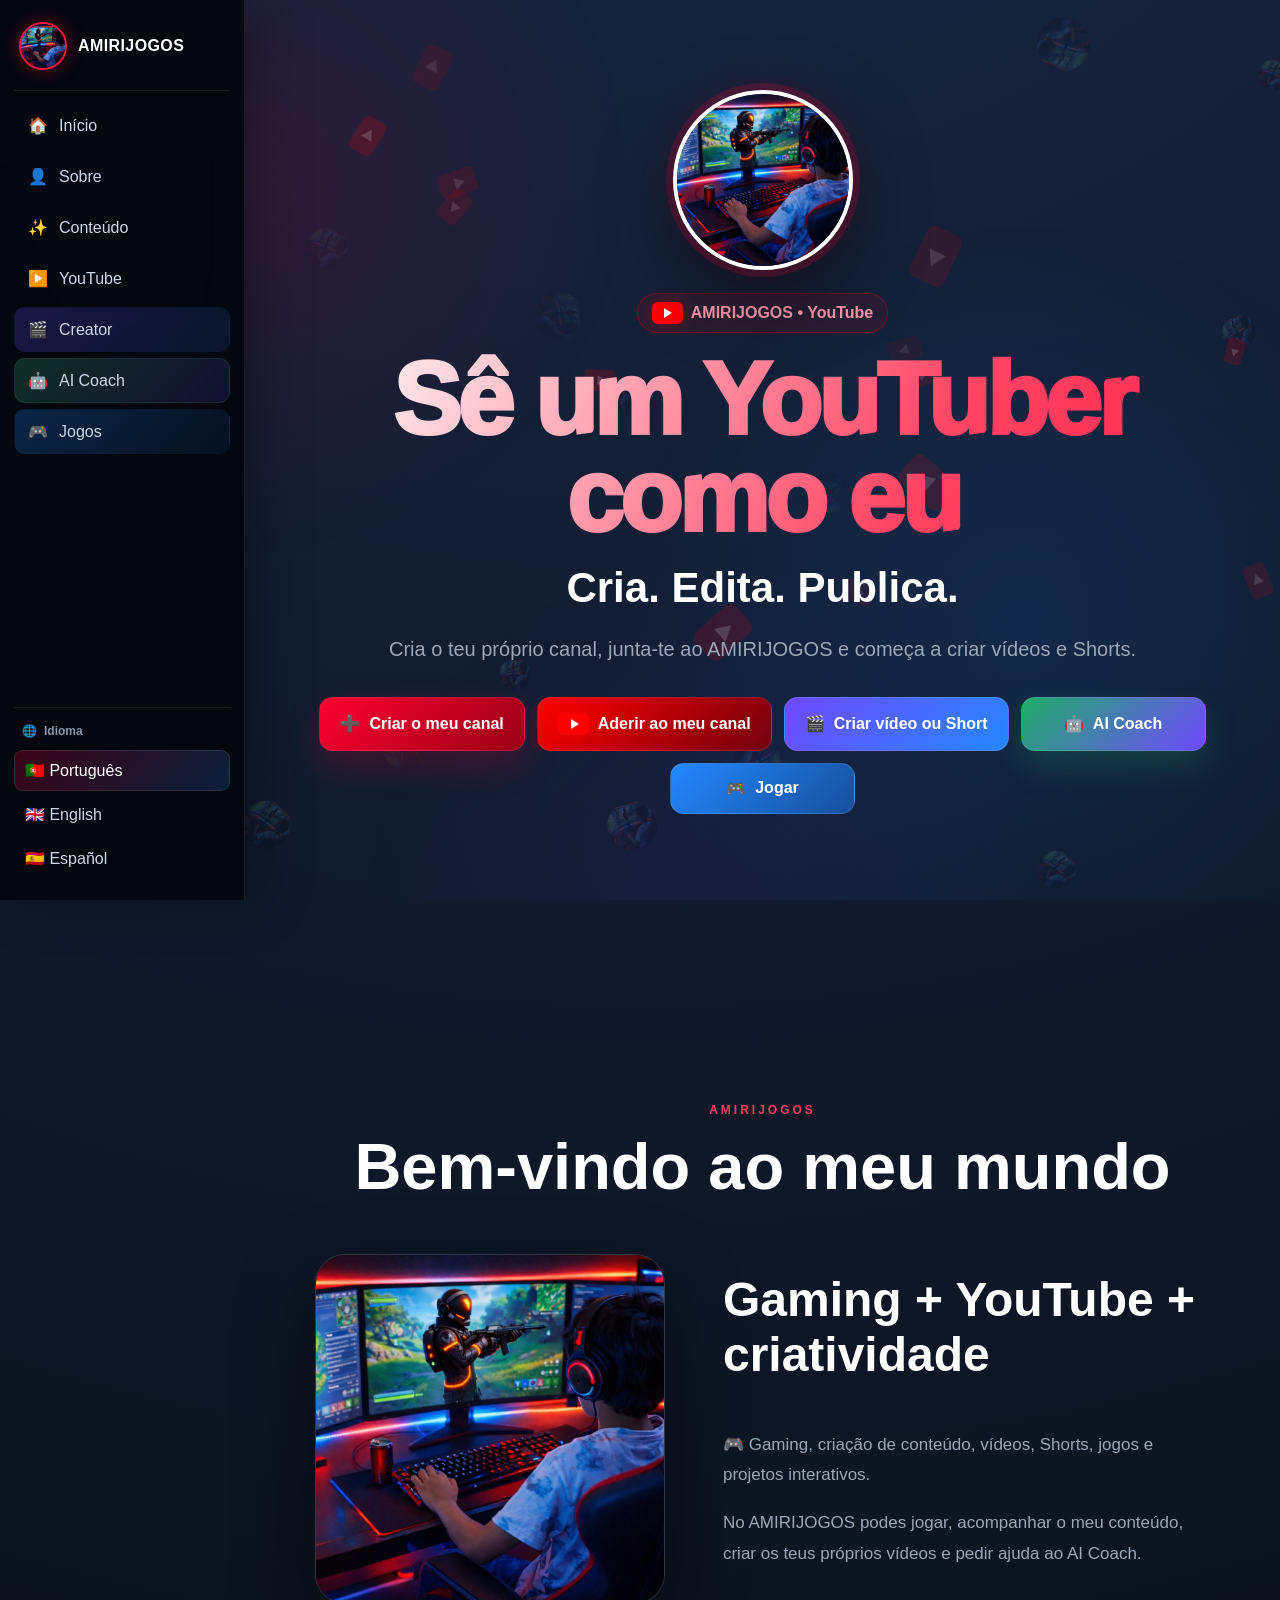
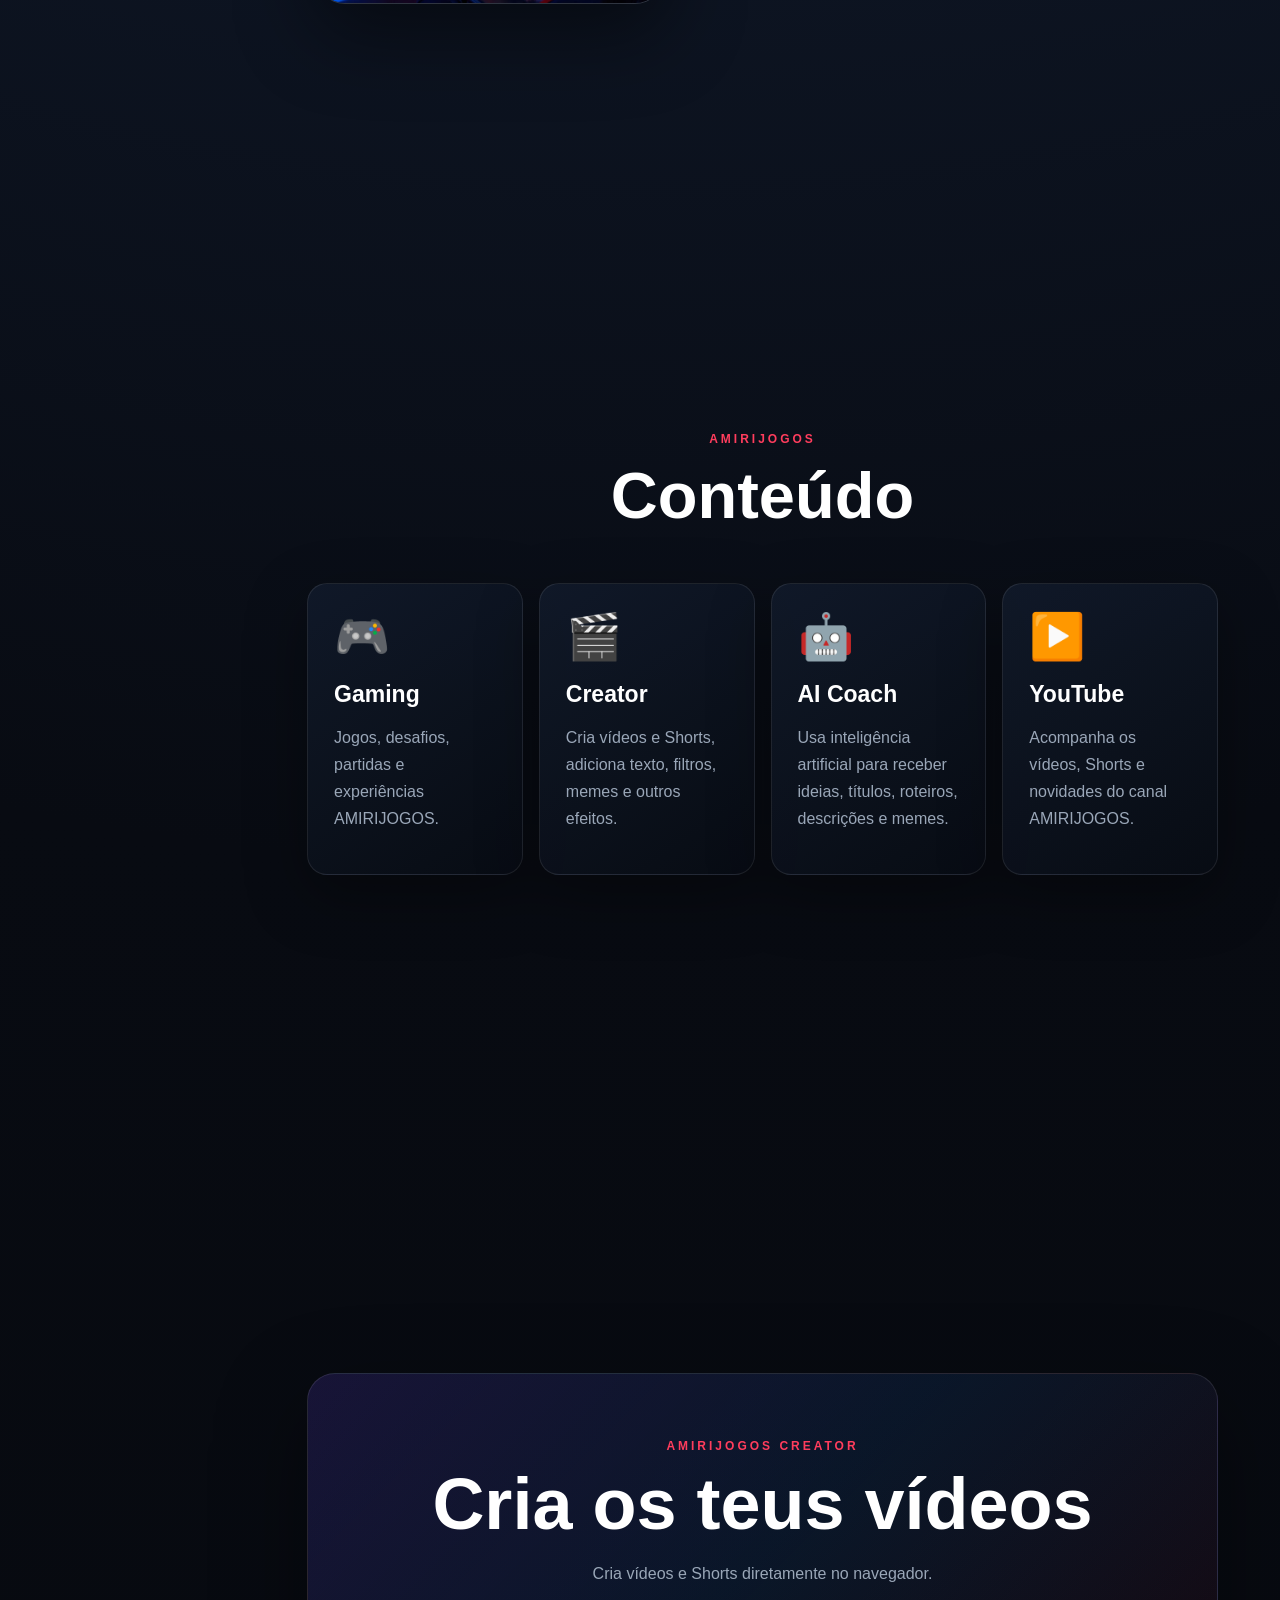
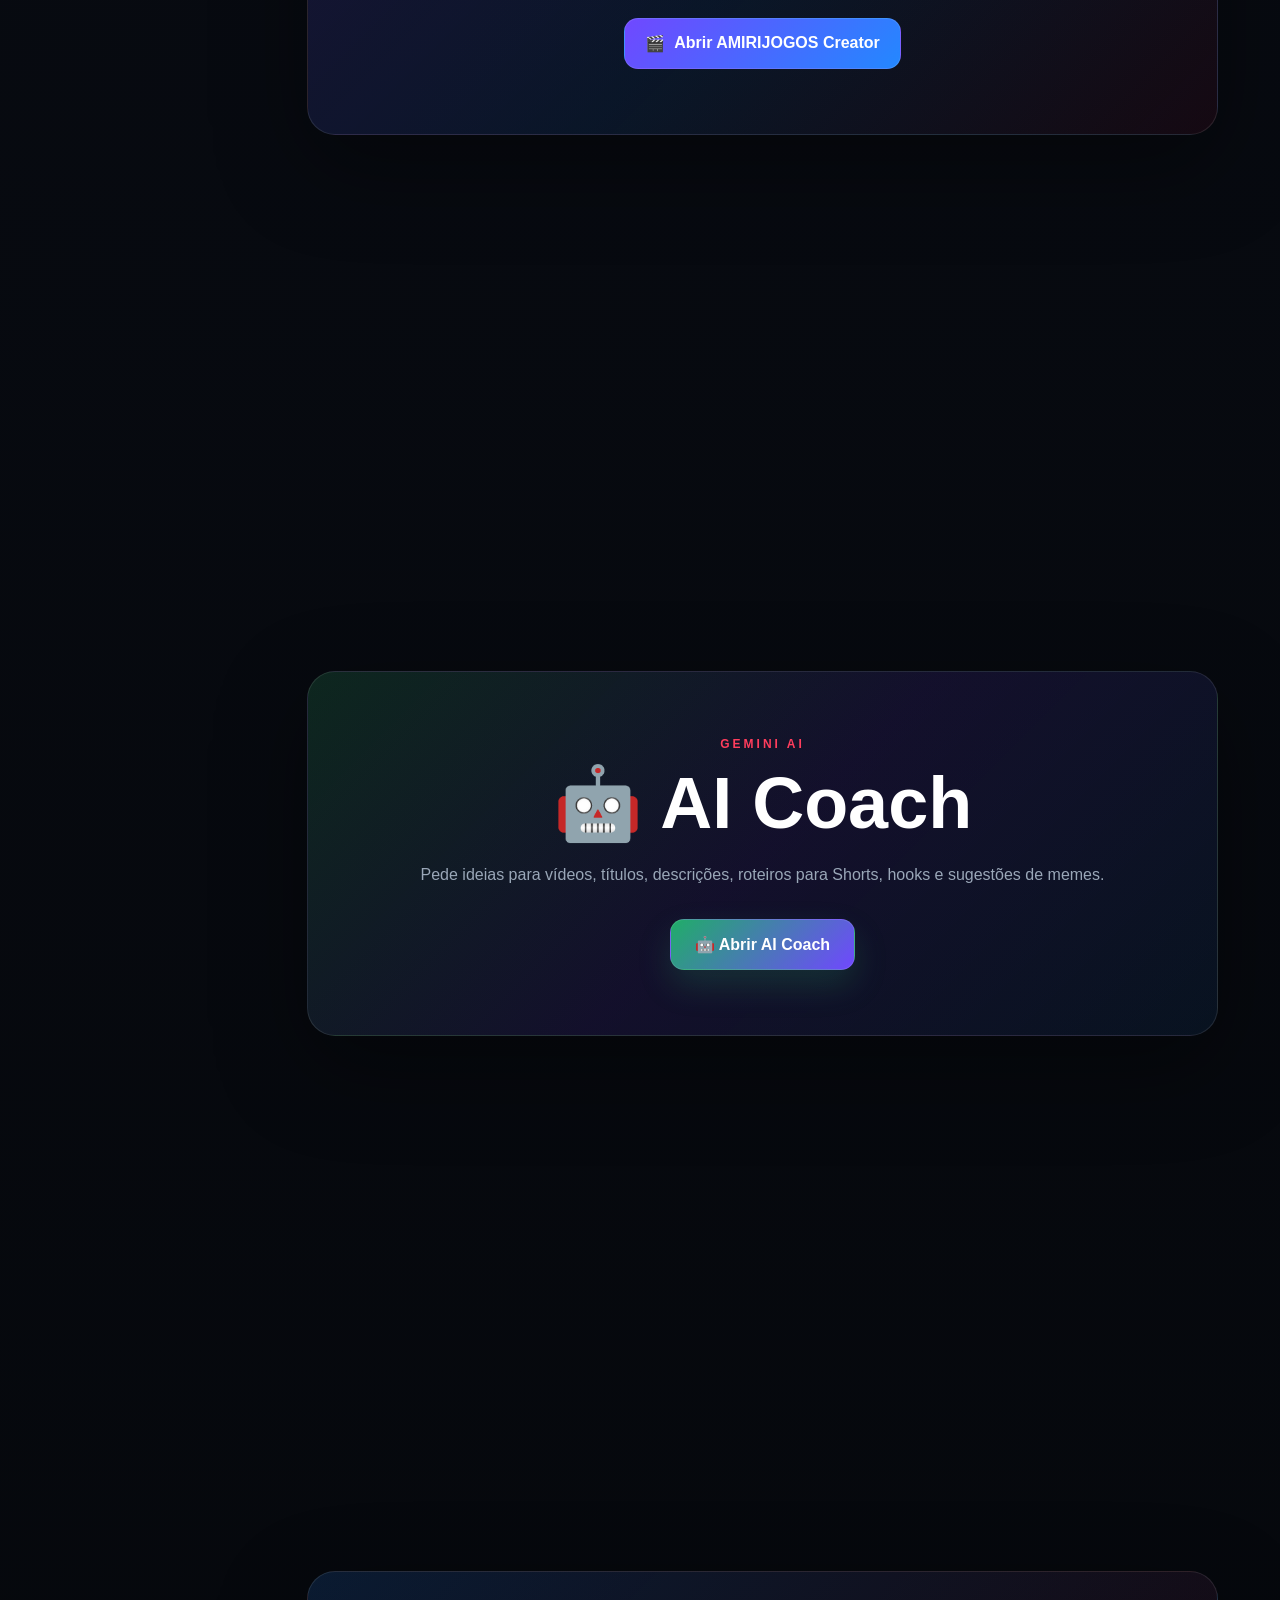
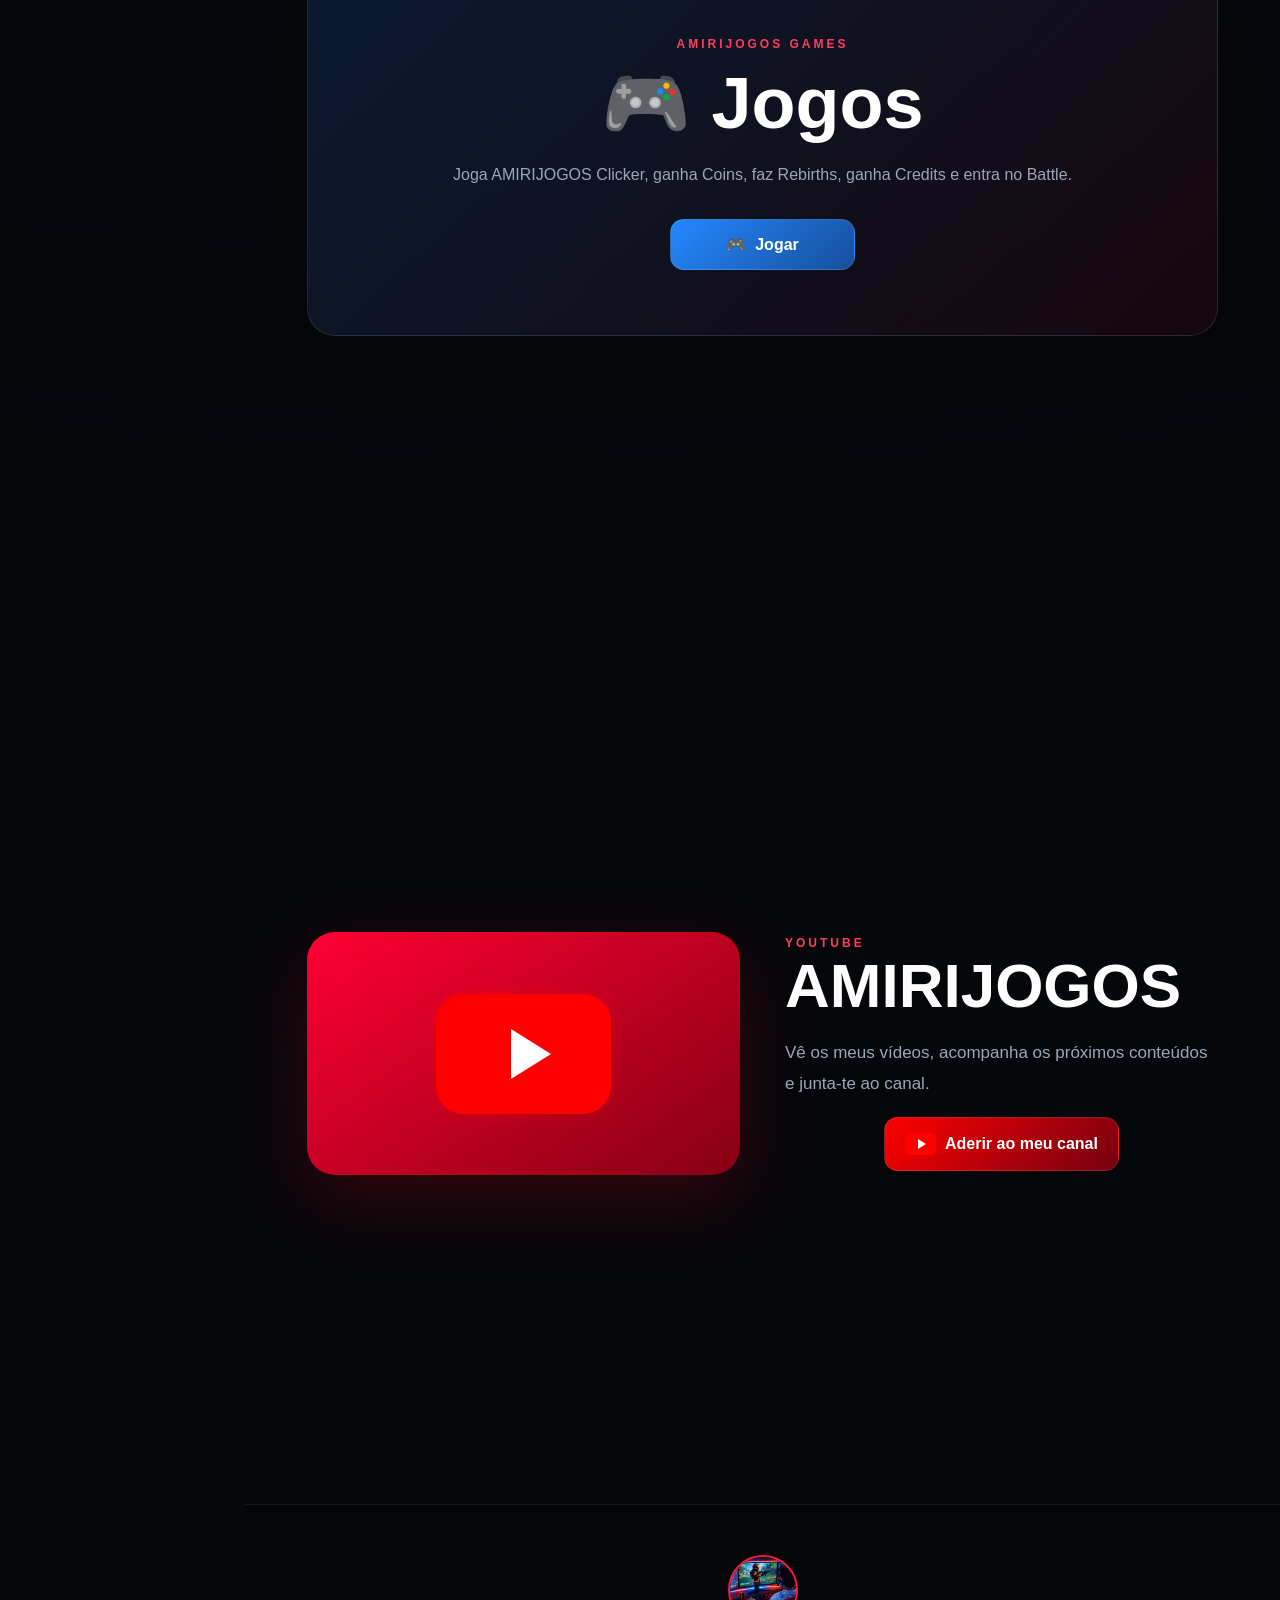
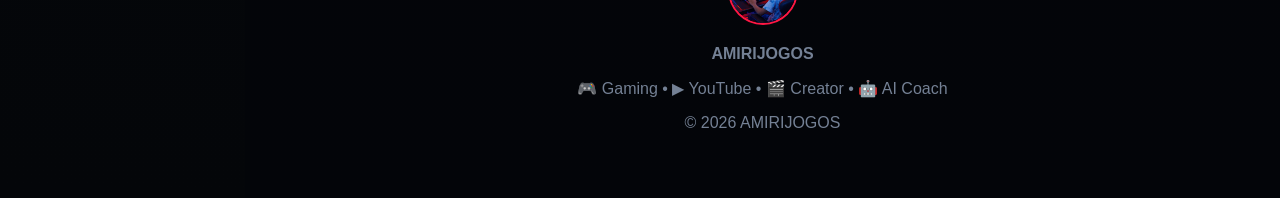
==== commit 921e64b6: "Update index.html" ====
--- a/index.html
+++ b/index.html
@@ -7,7 +7,7 @@
 
 <meta
   name="viewport"
-  content="width=device-width,initial-scale=1.0"
+  content="width=device-width, initial-scale=1.0"
 >
 
 <title>AMIRIJOGOS</title>
@@ -15,26 +15,23 @@
 <style>
 
 /* =====================================================
-   CONFIG
+   CONFIGURAÇÕES
 ===================================================== */
 
 :root{
-
   --bg:#05070c;
   --panel:#0c121d;
-
   --text:#ffffff;
   --muted:#9aa7b8;
 
   --red:#ff0033;
   --blue:#2388ff;
   --purple:#7048ff;
-
-  --border:
-  rgba(255,255,255,.09);
+  --green:#38d27d;
+
+  --border:rgba(255,255,255,.09);
 
   --sidebar-width:245px;
-
 }
 
 
@@ -46,51 +43,42 @@
   box-sizing:border-box;
 }
 
-
 html{
-
   scroll-behavior:smooth;
-
-}
-
+}
 
 body{
-
   margin:0;
 
   padding-left:
-  var(--sidebar-width);
+    var(--sidebar-width);
 
   min-height:100vh;
 
   overflow-x:hidden;
 
   font-family:
-  Arial,
-  Helvetica,
-  sans-serif;
+    Arial,
+    Helvetica,
+    sans-serif;
 
   color:
-  var(--text);
+    var(--text);
 
   background:
-
-  radial-gradient(
-    circle at 50% -10%,
-    #192a48 0,
-    #080b12 43%,
-    #040609 100%
-  );
-
-}
-
+    radial-gradient(
+      circle at 50% -10%,
+      #192a48 0,
+      #080b12 43%,
+      #040609 100%
+    );
+}
 
 button,
 a{
   font:inherit;
 }
 
-
 button{
   cursor:pointer;
 }
@@ -104,32 +92,27 @@
   width:10px;
 }
 
-
 ::-webkit-scrollbar-track{
   background:#05070c;
 }
 
-
 ::-webkit-scrollbar-thumb{
-
   border-radius:20px;
 
   background:
-
-  linear-gradient(
-    #ff0033,
-    #2388ff
-  );
-
+    linear-gradient(
+      #ff0033,
+      #7048ff,
+      #2388ff
+    );
 }
 
 
 /* =====================================================
-   PARTICLES
+   FUNDO
 ===================================================== */
 
 #particleCanvas{
-
   position:fixed;
 
   inset:0;
@@ -140,34 +123,35 @@
   pointer-events:none;
 
   z-index:-5;
-
-}
-
+}
 
 .background-light{
-
   position:fixed;
 
   inset:0;
 
+  z-index:-4;
+
   pointer-events:none;
 
-  z-index:-4;
-
   background:
-
-  radial-gradient(
-    circle at 20% 25%,
-    rgba(255,0,50,.10),
-    transparent 30%
-  ),
-
-  radial-gradient(
-    circle at 80% 70%,
-    rgba(35,136,255,.12),
-    transparent 34%
-  );
-
+    radial-gradient(
+      circle at 20% 20%,
+      rgba(255,0,50,.11),
+      transparent 30%
+    ),
+
+    radial-gradient(
+      circle at 80% 70%,
+      rgba(35,136,255,.12),
+      transparent 34%
+    ),
+
+    radial-gradient(
+      circle at 55% 100%,
+      rgba(112,72,255,.08),
+      transparent 30%
+    );
 }
 
 
@@ -176,7 +160,6 @@
 ===================================================== */
 
 #scrollProgress{
-
   position:fixed;
 
   top:0;
@@ -188,19 +171,16 @@
   z-index:5000;
 
   background:
-
-  linear-gradient(
-    90deg,
-    #ff0033,
-    #7048ff,
-    #2388ff
-  );
+    linear-gradient(
+      90deg,
+      #ff0033,
+      #7048ff,
+      #2388ff
+    );
 
   box-shadow:
-
-  0 0 15px
-  rgba(255,0,50,.7);
-
+    0 0 15px
+    rgba(255,0,50,.7);
 }
 
 
@@ -209,7 +189,6 @@
 ===================================================== */
 
 .site-sidebar{
-
   position:fixed;
 
   left:0;
@@ -217,7 +196,7 @@
   bottom:0;
 
   width:
-  var(--sidebar-width);
+    var(--sidebar-width);
 
   z-index:3000;
 
@@ -226,34 +205,27 @@
   flex-direction:column;
 
   padding:
-
-  18px
-  14px;
+    18px 14px;
 
   background:
-
-  rgba(5,8,14,.97);
+    rgba(5,8,14,.97);
 
   backdrop-filter:
-  blur(18px);
+    blur(18px);
 
   border-right:
-
-  1px solid
-  var(--border);
+    1px solid
+    var(--border);
 
   box-shadow:
-
-  15px 0 50px
-  rgba(0,0,0,.25);
-
+    15px 0 50px
+    rgba(0,0,0,.28);
 }
 
 
 /* LOGO */
 
 .sidebar-brand{
-
   display:flex;
 
   align-items:center;
@@ -261,27 +233,20 @@
   gap:11px;
 
   padding:
-
-  4px
-  5px
-  20px;
+    4px 5px 20px;
 
   margin-bottom:12px;
 
   border-bottom:
-
-  1px solid
-  rgba(255,255,255,.08);
+    1px solid
+    rgba(255,255,255,.08);
 
   color:#fff;
 
   text-decoration:none;
-
-}
-
+}
 
 .sidebar-brand img{
-
   width:48px;
   height:48px;
 
@@ -290,40 +255,32 @@
   object-fit:cover;
 
   border:
-
-  2px solid
-  #ff1744;
+    2px solid
+    #ff1744;
 
   box-shadow:
-
-  0 0 18px
-  rgba(255,0,50,.35);
-
-}
-
+    0 0 18px
+    rgba(255,0,50,.35);
+}
 
 .sidebar-brand strong{
-
   font-size:16px;
 
   letter-spacing:.4px;
-
-}
-
-
-/* LINKS */
+}
+
+
+/* =====================================================
+   SIDEBAR LINKS
+===================================================== */
 
 .sidebar-nav{
-
   display:grid;
 
   gap:6px;
-
-}
-
+}
 
 .sidebar-nav a{
-
   display:flex;
 
   align-items:center;
@@ -331,9 +288,7 @@
   gap:11px;
 
   padding:
-
-  12px
-  13px;
+    12px 13px;
 
   border-radius:11px;
 
@@ -341,72 +296,87 @@
 
   text-decoration:none;
 
+  border:
+    1px solid
+    transparent;
+
   transition:.22s ease;
-
-}
-
+}
 
 .sidebar-nav a:hover{
-
   color:#fff;
 
   background:
-
-  rgba(255,255,255,.07);
+    rgba(255,255,255,.07);
 
   transform:
-
-  translateX(4px);
-
-}
-
+    translateX(4px);
+}
+
+
+/* CREATOR */
 
 .sidebar-nav .creator-link{
-
   background:
-
-  linear-gradient(
-    135deg,
-    rgba(112,72,255,.22),
-    rgba(35,136,255,.12)
-  );
-
-}
-
+    linear-gradient(
+      135deg,
+      rgba(112,72,255,.22),
+      rgba(35,136,255,.12)
+    );
+}
+
+
+/* AI COACH */
+
+.sidebar-nav .coach-link{
+  background:
+    linear-gradient(
+      135deg,
+      rgba(56,210,125,.20),
+      rgba(112,72,255,.15)
+    );
+
+  border-color:
+    rgba(56,210,125,.10);
+}
+
+.sidebar-nav .coach-link:hover{
+  background:
+    linear-gradient(
+      135deg,
+      rgba(56,210,125,.31),
+      rgba(112,72,255,.23)
+    );
+}
+
+
+/* GAMES */
 
 .sidebar-nav .games-link{
-
   background:
-
-  linear-gradient(
-    135deg,
-    rgba(35,136,255,.22),
-    rgba(35,136,255,.08)
-  );
-
+    linear-gradient(
+      135deg,
+      rgba(35,136,255,.23),
+      rgba(35,136,255,.08)
+    );
 }
 
 
 /* =====================================================
-   LANGUAGE
+   IDIOMAS
 ===================================================== */
 
 .sidebar-language{
-
   margin-top:auto;
 
   padding-top:16px;
 
   border-top:
-
-  1px solid
-  rgba(255,255,255,.08);
-
-}
-
+    1px solid
+    rgba(255,255,255,.08);
+}
 
 .language-title{
-
   display:flex;
 
   align-items:center;
@@ -414,22 +384,16 @@
   gap:7px;
 
   padding:
-
-  0
-  8px
-  9px;
+    0 8px 9px;
 
   color:#8997aa;
 
   font-size:12px;
 
   font-weight:900;
-
-}
-
+}
 
 .language-button{
-
   width:100%;
 
   padding:10px;
@@ -443,57 +407,46 @@
   gap:8px;
 
   border:
-
-  1px solid
-  transparent;
+    1px solid
+    transparent;
 
   border-radius:9px;
 
-  background:transparent;
+  background:
+    transparent;
 
   color:#cdd8e7;
 
   text-align:left;
 
   transition:.2s;
-
-}
-
+}
 
 .language-button:hover{
-
   background:
-
-  rgba(255,255,255,.06);
-
-}
-
+    rgba(255,255,255,.06);
+}
 
 .selected-language{
-
   color:#fff !important;
 
   border-color:
-
-  rgba(255,255,255,.10) !important;
+    rgba(255,255,255,.10) !important;
 
   background:
-
-  linear-gradient(
-    135deg,
-    rgba(255,0,51,.22),
-    rgba(35,136,255,.19)
-  ) !important;
-
+    linear-gradient(
+      135deg,
+      rgba(255,0,51,.22),
+      rgba(35,136,255,.19)
+    ) !important;
 }
 
 
 /* =====================================================
-   MOBILE MENU BUTTON
+   MOBILE MENU
 ===================================================== */
 
 .sidebar-toggle{
-
   display:none;
 
   position:fixed;
@@ -517,19 +470,33 @@
   font-size:23px;
 
   box-shadow:
-
-  0 10px 30px
-  rgba(0,0,0,.4);
-
+    0 10px 30px
+    rgba(0,0,0,.4);
+}
+
+.mobile-overlay{
+  display:none;
+
+  position:fixed;
+
+  inset:0;
+
+  z-index:2500;
+
+  background:
+    rgba(0,0,0,.55);
+}
+
+.mobile-overlay.show{
+  display:block;
 }
 
 
 /* =====================================================
-   SECTIONS
+   SECÇÕES
 ===================================================== */
 
 section{
-
   position:relative;
 
   min-height:100vh;
@@ -541,22 +508,16 @@
   justify-content:center;
 
   padding:
-
-  90px
-  6%;
-
-}
-
+    90px 6%;
+}
 
 .section-content{
-
   width:min(
     1100px,
     100%
   );
 
   margin:auto;
-
 }
 
 
@@ -565,30 +526,21 @@
 ===================================================== */
 
 .hero{
-
   text-align:center;
 
   min-height:100vh;
-
-}
-
+}
 
 .hero-content{
-
   width:min(
     1050px,
     100%
   );
 
   margin:auto;
-
-}
-
-
-/* LOGO */
+}
 
 .logo-wrap{
-
   position:relative;
 
   display:inline-flex;
@@ -598,12 +550,9 @@
   align-items:center;
 
   margin-bottom:23px;
-
-}
-
+}
 
 .logo-wrap::before{
-
   content:"";
 
   position:absolute;
@@ -614,119 +563,97 @@
   border-radius:50%;
 
   background:
-
-  radial-gradient(
-    circle,
-    rgba(255,0,50,.36),
-    transparent 68%
-  );
+    radial-gradient(
+      circle,
+      rgba(255,0,50,.36),
+      transparent 68%
+    );
 
   filter:blur(20px);
 
   animation:
-
-  logoGlow
-  3s ease-in-out
-  infinite;
-
-}
-
+    logoGlow
+    3s ease-in-out
+    infinite;
+}
 
 .hero-logo{
-
   position:relative;
 
   z-index:2;
 
   width:
-
-  clamp(
-    125px,
-    18vw,
-    180px
-  );
+    clamp(
+      125px,
+      18vw,
+      180px
+    );
 
   height:
-
-  clamp(
-    125px,
-    18vw,
-    180px
-  );
+    clamp(
+      125px,
+      18vw,
+      180px
+    );
 
   border-radius:50%;
 
   object-fit:cover;
 
   border:
-
-  4px solid #fff;
+    4px solid #fff;
 
   box-shadow:
-
-  0 0 0 7px
-  rgba(255,0,50,.18),
-
-  0 25px 70px
-  rgba(0,0,0,.5);
+    0 0 0 7px
+    rgba(255,0,50,.18),
+
+    0 25px 70px
+    rgba(0,0,0,.5);
 
   animation:
-
-  logoFloat
-  4s ease-in-out
-  infinite;
-
-}
-
+    logoFloat
+    4s ease-in-out
+    infinite;
+}
 
 @keyframes logoFloat{
 
   0%,
   100%{
-
     transform:
-    translateY(0);
-
+      translateY(0);
   }
 
   50%{
-
     transform:
-    translateY(-12px);
-
+      translateY(-12px);
   }
 
 }
-
 
 @keyframes logoGlow{
 
   0%,
   100%{
-
-    transform:
-    scale(.9);
+    transform:scale(.9);
 
     opacity:.6;
-
   }
 
   50%{
-
-    transform:
-    scale(1.2);
+    transform:scale(1.2);
 
     opacity:1;
-
   }
 
 }
 
 
-/* YOUTUBE BADGE */
+/* =====================================================
+   YOUTUBE ICON
+===================================================== */
 
 .youtube-badge{
-
   display:inline-flex;
 
   align-items:center;
@@ -734,32 +661,25 @@
   gap:8px;
 
   padding:
-
-  8px
-  14px;
+    8px 14px;
 
   margin-bottom:18px;
 
   border-radius:999px;
 
   border:
-
-  1px solid
-  rgba(255,0,0,.3);
+    1px solid
+    rgba(255,0,0,.30);
 
   background:
-
-  rgba(255,0,0,.09);
+    rgba(255,0,0,.09);
 
   color:#ff9aaa;
 
   font-weight:800;
-
-}
-
+}
 
 .youtube-icon{
-
   position:relative;
 
   width:31px;
@@ -772,15 +692,11 @@
   background:#ff0000;
 
   box-shadow:
-
-  0 0 15px
-  rgba(255,0,0,.35);
-
-}
-
+    0 0 15px
+    rgba(255,0,0,.35);
+}
 
 .youtube-icon::after{
-
   content:"";
 
   position:absolute;
@@ -789,36 +705,38 @@
   top:50%;
 
   transform:
-  translate(-50%,-50%);
+    translate(-50%,-50%);
 
   width:0;
   height:0;
 
   border-top:
-  5px solid transparent;
+    5px solid
+    transparent;
 
   border-bottom:
-  5px solid transparent;
+    5px solid
+    transparent;
 
   border-left:
-  8px solid white;
-
-}
-
-
-/* TITLE */
+    8px solid
+    white;
+}
+
+
+/* =====================================================
+   HERO TEXT
+===================================================== */
 
 .hero h1{
-
   margin:0;
 
   font-size:
-
-  clamp(
-    45px,
-    8vw,
-    105px
-  );
+    clamp(
+      45px,
+      8vw,
+      105px
+    );
 
   line-height:.95;
 
@@ -827,17 +745,16 @@
   letter-spacing:-4px;
 
   background:
-
-  linear-gradient(
-    120deg,
-    #fff,
-    #ff4565,
-    #ff0033,
-    #8cbfff
-  );
+    linear-gradient(
+      120deg,
+      #fff,
+      #ff4565,
+      #ff0033,
+      #8cbfff
+    );
 
   background-size:
-  200% 200%;
+    200% 200%;
 
   background-clip:text;
 
@@ -846,82 +763,68 @@
   color:transparent;
 
   animation:
-
-  titleGradient
-  6s ease
-  infinite;
-
-}
-
+    titleGradient
+    6s ease
+    infinite;
+}
 
 @keyframes titleGradient{
 
   0%{
     background-position:
-    0 50%;
+      0 50%;
   }
 
   50%{
     background-position:
-    100% 50%;
+      100% 50%;
   }
 
   100%{
     background-position:
-    0 50%;
+      0 50%;
   }
 
 }
 
-
 .hero-subtitle{
-
   margin-top:18px;
 
   font-size:
-
-  clamp(
-    25px,
-    4vw,
-    42px
-  );
+    clamp(
+      25px,
+      4vw,
+      42px
+    );
 
   font-weight:900;
-
-}
-
+}
 
 .hero-description{
-
   max-width:760px;
 
   margin:
-
-  20px auto
-  30px;
+    20px auto 30px;
 
   color:
-  var(--muted);
+    var(--muted);
 
   line-height:1.75;
 
   font-size:
-
-  clamp(
-    16px,
-    2vw,
-    20px
-  );
-
+    clamp(
+      16px,
+      2vw,
+      20px
+    );
 }
 
 
 /* =====================================================
-   BUTTONS
+   BOTÕES
 ===================================================== */
 
 .hero-buttons{
-
   display:flex;
 
   justify-content:center;
@@ -929,18 +832,13 @@
   flex-wrap:wrap;
 
   gap:12px;
-
-}
-
+}
 
 .main-button{
-
   min-width:185px;
 
   padding:
-
-  15px
-  20px;
+    15px 20px;
 
   display:inline-flex;
 
@@ -953,9 +851,8 @@
   border-radius:14px;
 
   border:
-
-  1px solid
-  rgba(255,255,255,.11);
+    1px solid
+    rgba(255,255,255,.11);
 
   color:#fff;
 
@@ -964,99 +861,85 @@
   font-weight:900;
 
   transition:
-
-  transform .25s ease,
-  filter .25s ease,
-  box-shadow .25s ease;
-
-}
-
+    transform .25s ease,
+    filter .25s ease,
+    box-shadow .25s ease;
+}
 
 .main-button:hover{
-
   transform:
-
-  translateY(-5px)
-  scale(1.025);
+    translateY(-5px)
+    scale(1.025);
 
   filter:
-  brightness(1.12);
-
-}
-
+    brightness(1.12);
+}
 
 .red-button{
-
   background:
-
-  linear-gradient(
-    135deg,
-    #ff0033,
-    #990017
-  );
+    linear-gradient(
+      135deg,
+      #ff0033,
+      #990017
+    );
 
   box-shadow:
-
-  0 15px 35px
-  rgba(255,0,40,.2);
-
-}
-
+    0 15px 35px
+    rgba(255,0,40,.2);
+}
 
 .youtube-button{
-
   background:
-
-  linear-gradient(
-    135deg,
-    #ff0000,
-    #720010
-  );
-
-}
-
+    linear-gradient(
+      135deg,
+      #ff0000,
+      #720010
+    );
+}
 
 .creator-button{
-
   background:
-
-  linear-gradient(
-    135deg,
-    #7048ff,
-    #2388ff
-  );
-
-}
-
+    linear-gradient(
+      135deg,
+      #7048ff,
+      #2388ff
+    );
+}
+
+.coach-button{
+  background:
+    linear-gradient(
+      135deg,
+      #20ad68,
+      #7048ff
+    );
+
+  box-shadow:
+    0 15px 35px
+    rgba(56,210,125,.16);
+}
 
 .games-button{
-
   background:
-
-  linear-gradient(
-    135deg,
-    #2388ff,
-    #174f9c
-  );
-
+    linear-gradient(
+      135deg,
+      #2388ff,
+      #174f9c
+    );
 }
 
 
 /* =====================================================
-   HEADINGS
+   SECTION HEADERS
 ===================================================== */
 
 .section-header{
-
   text-align:center;
 
   margin-bottom:50px;
-
-}
-
+}
 
 .section-label{
-
   color:#ff3d5d;
 
   font-size:12px;
@@ -1064,38 +947,29 @@
   font-weight:900;
 
   letter-spacing:3px;
-
-}
-
+}
 
 .section-header h2{
-
   margin:
-
-  12px 0;
+    12px 0;
 
   font-size:
-
-  clamp(
-    36px,
-    6vw,
-    65px
-  );
-
-}
-
+    clamp(
+      36px,
+      6vw,
+      65px
+    );
+}
 
 .section-header p{
-
   max-width:680px;
 
   margin:auto;
 
   color:
-  var(--muted);
+    var(--muted);
 
   line-height:1.75;
-
 }
 
 
@@ -1104,32 +978,23 @@
 ===================================================== */
 
 .about-grid{
-
   display:grid;
 
   grid-template-columns:
-
-  .85fr
-  1.15fr;
+    .85fr 1.15fr;
 
   gap:50px;
 
   align-items:center;
-
-}
-
+}
 
 .about-image{
-
   display:flex;
 
   justify-content:center;
-
-}
-
+}
 
 .about-image img{
-
   width:min(
     350px,
     85vw
@@ -1142,42 +1007,32 @@
   border-radius:30px;
 
   border:
-
-  1px solid
-  rgba(255,255,255,.14);
+    1px solid
+    rgba(255,255,255,.14);
 
   box-shadow:
-
-  0 30px 80px
-  rgba(0,0,0,.48);
-
-}
-
+    0 30px 80px
+    rgba(0,0,0,.48);
+}
 
 .about-text h3{
-
   margin-top:0;
 
   font-size:
-
-  clamp(
-    29px,
-    4vw,
-    48px
-  );
-
-}
-
+    clamp(
+      29px,
+      4vw,
+      48px
+    );
+}
 
 .about-text p{
-
   color:
-  var(--muted);
+    var(--muted);
 
   line-height:1.8;
 
   font-size:17px;
-
 }
 
 
@@ -1186,192 +1041,152 @@
 ===================================================== */
 
 .cards{
-
   display:grid;
 
   grid-template-columns:
-
-  repeat(
-    3,
-    1fr
-  );
-
-  gap:18px;
-
-}
-
+    repeat(4,1fr);
+
+  gap:16px;
+}
 
 .card{
-
   position:relative;
 
+  min-height:260px;
+
+  padding:26px;
+
   overflow:hidden;
 
-  min-height:270px;
-
-  padding:27px;
-
   border-radius:20px;
 
   border:
-
-  1px solid
-  var(--border);
+    1px solid
+    var(--border);
 
   background:
-
-  linear-gradient(
-    145deg,
-    rgba(18,27,44,.8),
-    rgba(8,12,20,.8)
-  );
+    linear-gradient(
+      145deg,
+      rgba(18,27,44,.82),
+      rgba(8,12,20,.82)
+    );
 
   box-shadow:
-
-  0 20px 60px
-  rgba(0,0,0,.35);
+    0 20px 60px
+    rgba(0,0,0,.35);
 
   transition:.35s ease;
-
-}
-
+}
 
 .card:hover{
-
   transform:
-  translateY(-9px);
+    translateY(-9px);
 
   border-color:
-
-  rgba(35,136,255,.4);
-
-}
-
+    rgba(35,136,255,.4);
+}
 
 .card-icon{
-
   font-size:45px;
 
   margin-bottom:18px;
-
-}
-
+}
 
 .card h3{
-
-  font-size:24px;
+  font-size:23px;
 
   margin:
-
-  0 0 10px;
-
-}
-
+    0 0 10px;
+}
 
 .card p{
-
   color:
-  var(--muted);
+    var(--muted);
 
   line-height:1.7;
-
 }
 
 
 /* =====================================================
-   CREATOR / GAMES BOX
+   SHOWCASES
 ===================================================== */
 
 .showcase{
-
   position:relative;
 
   overflow:hidden;
 
   padding:
-
-  clamp(
-    35px,
-    6vw,
-    65px
-  );
+    clamp(
+      35px,
+      6vw,
+      65px
+    );
 
   text-align:center;
 
   border-radius:28px;
 
   border:
-
-  1px solid
-  rgba(255,255,255,.10);
+    1px solid
+    rgba(255,255,255,.10);
 
   box-shadow:
-
-  0 30px 90px
-  rgba(0,0,0,.38);
-
-}
-
+    0 30px 90px
+    rgba(0,0,0,.38);
+}
 
 .creator-showcase{
-
   background:
-
-  linear-gradient(
-    135deg,
-    rgba(112,72,255,.16),
-    rgba(35,136,255,.10),
-    rgba(255,0,51,.06)
-  );
-
-}
-
+    linear-gradient(
+      135deg,
+      rgba(112,72,255,.16),
+      rgba(35,136,255,.10),
+      rgba(255,0,51,.06)
+    );
+}
+
+.coach-showcase{
+  background:
+    linear-gradient(
+      135deg,
+      rgba(56,210,125,.15),
+      rgba(112,72,255,.12),
+      rgba(35,136,255,.08)
+    );
+}
 
 .games-showcase{
-
   background:
-
-  linear-gradient(
-    135deg,
-    rgba(35,136,255,.15),
-    rgba(255,0,51,.07)
-  );
-
-}
-
+    linear-gradient(
+      135deg,
+      rgba(35,136,255,.15),
+      rgba(255,0,51,.07)
+    );
+}
 
 .showcase h2{
-
   margin:
-
-  10px 0
-  15px;
+    10px 0 15px;
 
   font-size:
-
-  clamp(
-    38px,
-    7vw,
-    72px
-  );
-
-}
-
+    clamp(
+      38px,
+      7vw,
+      72px
+    );
+}
 
 .showcase p{
-
   max-width:700px;
 
   margin:
-
-  0 auto
-  30px;
+    0 auto 30px;
 
   color:
-  var(--muted);
+    var(--muted);
 
   line-height:1.75;
-
 }
 
 
@@ -1380,23 +1195,17 @@
 ===================================================== */
 
 .youtube-grid{
-
   display:grid;
 
   grid-template-columns:
-
-  1fr
-  1fr;
+    1fr 1fr;
 
   gap:45px;
 
   align-items:center;
-
-}
-
+}
 
 .youtube-preview{
-
   aspect-ratio:16/9;
 
   display:flex;
@@ -1408,69 +1217,53 @@
   border-radius:28px;
 
   background:
-
-  linear-gradient(
-    145deg,
-    #ff0033,
-    #850013
-  );
+    linear-gradient(
+      145deg,
+      #ff0033,
+      #850013
+    );
 
   box-shadow:
-
-  0 25px 80px
-  rgba(255,0,40,.2);
-
-}
-
-
-.youtube-preview .youtube-icon{
-
+    0 25px 80px
+    rgba(255,0,40,.2);
+}
+
+.youtube-preview
+.youtube-icon{
   width:175px;
   height:120px;
 
   border-radius:28px;
-
-}
-
+}
 
 .youtube-preview
 .youtube-icon::after{
-
   border-top-width:25px;
 
   border-bottom-width:25px;
 
   border-left-width:40px;
-
-}
-
+}
 
 .youtube-text h2{
-
   margin:
-
-  0 0 17px;
+    0 0 17px;
 
   font-size:
-
-  clamp(
-    35px,
-    6vw,
-    62px
-  );
-
-}
-
+    clamp(
+      35px,
+      6vw,
+      62px
+    );
+}
 
 .youtube-text p{
-
   color:
-  var(--muted);
+    var(--muted);
 
   line-height:1.8;
 
   font-size:17px;
-
 }
 
 
@@ -1479,38 +1272,28 @@
 ===================================================== */
 
 .reveal{
-
   opacity:0;
 
   transform:
-
-  translateY(50px)
-  scale(.98);
-
-  filter:
-  blur(5px);
+    translateY(50px)
+    scale(.98);
+
+  filter:blur(5px);
 
   transition:
-
-  opacity .85s ease,
-  transform .85s ease,
-  filter .85s ease;
-
-}
-
+    opacity .85s ease,
+    transform .85s ease,
+    filter .85s ease;
+}
 
 .reveal.visible{
-
   opacity:1;
 
   transform:
-
-  translateY(0)
-  scale(1);
-
-  filter:
-  blur(0);
-
+    translateY(0)
+    scale(1);
+
+  filter:blur(0);
 }
 
 
@@ -1519,30 +1302,22 @@
 ===================================================== */
 
 footer{
-
   padding:
-
-  50px
-  20px;
+    50px 20px;
 
   text-align:center;
 
   border-top:
-
-  1px solid
-  rgba(255,255,255,.08);
+    1px solid
+    rgba(255,255,255,.08);
 
   color:#748195;
 
   background:
-
-  rgba(4,6,10,.78);
-
-}
-
+    rgba(4,6,10,.78);
+}
 
 footer img{
-
   width:70px;
   height:70px;
 
@@ -1551,10 +1326,8 @@
   object-fit:cover;
 
   border:
-
-  2px solid
-  #ff1744;
-
+    2px solid
+    #ff1744;
 }
 
 
@@ -1562,61 +1335,49 @@
    MOBILE
 ===================================================== */
 
+@media(max-width:1050px){
+
+  .cards{
+    grid-template-columns:
+      repeat(2,1fr);
+  }
+
+}
+
+
 @media(max-width:850px){
 
   body{
     padding-left:0;
   }
 
-
   #scrollProgress{
     left:0;
   }
 
-
   .site-sidebar{
-
     width:265px;
 
     transform:
-
-    translateX(-105%);
+      translateX(-105%);
 
     transition:
-
-    transform .3s ease;
-
+      transform .3s ease;
   }
 
-
   .site-sidebar.open{
-
     transform:
-
-    translateX(0);
-
+      translateX(0);
   }
-
 
   .sidebar-toggle{
     display:block;
   }
 
-
   .about-grid,
   .youtube-grid{
-
     grid-template-columns:1fr;
-
   }
-
-
-  .cards{
-
-    grid-template-columns:1fr;
-
-  }
-
 
   .about-text{
     text-align:center;
@@ -1625,44 +1386,35 @@
 }
 
 
-@media(max-width:600px){
+@media(max-width:650px){
 
   section{
-
     padding:
-
-    90px
-    20px
-    70px;
-
+      90px 20px
+      70px;
   }
 
-
   .hero h1{
-
     letter-spacing:-2px;
-
   }
 
-
   .hero-buttons{
-
     flex-direction:column;
 
     align-items:center;
-
   }
 
-
   .main-button{
-
     width:min(
       350px,
       100%
     );
-
   }
 
+  .cards{
+    grid-template-columns:1fr;
+  }
+
 }
 
 </style>
@@ -1674,7 +1426,7 @@
 
 
 <!-- =====================================================
-     BACKGROUND
+     FUNDO
 ===================================================== -->
 
 <canvas id="particleCanvas"></canvas>
@@ -1685,7 +1437,7 @@
 
 
 <!-- =====================================================
-     MOBILE MENU
+     MENU MOBILE
 ===================================================== -->
 
 <button
@@ -1696,6 +1448,11 @@
 ☰
 </button>
 
+<div
+  id="mobileOverlay"
+  class="mobile-overlay"
+></div>
+
 
 <!-- =====================================================
      SIDEBAR
@@ -1790,6 +1547,20 @@
 
 
 <a
+  href="creator.html?tool=coach"
+  class="coach-link"
+>
+
+🤖
+
+<span data-i18n="aiCoach">
+AI Coach
+</span>
+
+</a>
+
+
+<a
   href="games.html"
   class="games-link"
 >
@@ -1806,7 +1577,9 @@
 </nav>
 
 
-<!-- LANGUAGE -->
+<!-- =====================================================
+     LANGUAGE
+===================================================== -->
 
 <div class="sidebar-language">
 
@@ -1941,7 +1714,9 @@
 ➕
 
 <span data-i18n="createChannel">
+
 Criar o meu canal
+
 </span>
 
 </a>
@@ -1957,7 +1732,9 @@
 <span class="youtube-icon"></span>
 
 <span data-i18n="joinChannel">
+
 Aderir ao meu canal
+
 </span>
 
 </a>
@@ -1971,7 +1748,25 @@
 🎬
 
 <span data-i18n="createVideo">
+
 Criar vídeo ou Short
+
+</span>
+
+</a>
+
+
+<a
+  href="creator.html?tool=coach"
+  class="main-button coach-button"
+>
+
+🤖
+
+<span data-i18n="aiCoach">
+
+AI Coach
+
 </span>
 
 </a>
@@ -1985,7 +1780,9 @@
 🎮
 
 <span data-i18n="playGames">
+
 Jogar
+
 </span>
 
 </a>
@@ -2001,7 +1798,7 @@
 
 
 <!-- =====================================================
-     ABOUT
+     SOBRE
 ===================================================== -->
 
 <section id="sobre">
@@ -2038,7 +1835,7 @@
 
 <img
   src="perfil.jpg"
-  alt="Logo AMIRIJOGOS"
+  alt="AMIRIJOGOS"
 >
 
 
@@ -2058,8 +1855,8 @@
 <p>
 
 🎮 Gaming, criação de conteúdo,
-vídeos, Shorts e projetos
-interativos.
+vídeos, Shorts, jogos
+e projetos interativos.
 
 </p>
 
@@ -2067,9 +1864,9 @@
 <p>
 
 No AMIRIJOGOS podes jogar,
-ver o meu conteúdo e utilizar
-o Creator para começares
-a criar os teus próprios vídeos.
+acompanhar o meu conteúdo,
+criar os teus próprios vídeos
+e pedir ajuda ao AI Coach.
 
 </p>
 
@@ -2087,7 +1884,7 @@
 
 
 <!-- =====================================================
-     CONTENT
+     CONTEÚDO
 ===================================================== -->
 
 <section id="conteudo">
@@ -2162,9 +1959,37 @@
 <p>
 
 Cria vídeos e Shorts,
-adiciona textos,
-filtros, memes e utiliza
-o AI Coach.
+adiciona texto,
+filtros, memes
+e outros efeitos.
+
+</p>
+
+
+</div>
+
+
+<div class="card reveal">
+
+
+<div class="card-icon">
+🤖
+</div>
+
+
+<h3 data-i18n="aiCoach">
+
+AI Coach
+
+</h3>
+
+
+<p>
+
+Usa inteligência artificial
+para receber ideias,
+títulos, roteiros,
+descrições e memes.
 
 </p>
 
@@ -2189,9 +2014,9 @@
 
 <p>
 
-Acompanha os vídeos
-e novidades do canal
-AMIRIJOGOS.
+Acompanha os vídeos,
+Shorts e novidades
+do canal AMIRIJOGOS.
 
 </p>
 
@@ -2241,9 +2066,6 @@
 no navegador.
 
 </p>
-
-
-<div class="hero-buttons">
 
 
 <a
@@ -2268,6 +2090,65 @@
 </div>
 
 
+</section>
+
+
+<!-- =====================================================
+     AI COACH
+===================================================== -->
+
+<section id="coach">
+
+
+<div class="section-content">
+
+
+<div class="showcase coach-showcase reveal">
+
+
+<div class="section-label">
+
+GEMINI AI
+
+</div>
+
+
+<h2>
+
+🤖
+
+<span data-i18n="aiCoach">
+
+AI Coach
+
+</span>
+
+</h2>
+
+
+<p>
+
+Pede ideias para vídeos,
+títulos, descrições,
+roteiros para Shorts,
+hooks e sugestões de memes.
+
+</p>
+
+
+<a
+  href="creator.html?tool=coach"
+  class="main-button coach-button"
+>
+
+🤖 Abrir AI Coach
+
+</a>
+
+
+</div>
+
+
 </div>
 
 
@@ -2299,7 +2180,9 @@
 🎮
 
 <span data-i18n="games">
+
 Jogos
+
 </span>
 
 </h2>
@@ -2308,6 +2191,7 @@
 <p>
 
 Joga AMIRIJOGOS Clicker,
+ganha Coins,
 faz Rebirths,
 ganha Credits
 e entra no Battle.
@@ -2323,7 +2207,9 @@
 🎮
 
 <span data-i18n="playGames">
+
 Jogar
+
 </span>
 
 </a>
@@ -2446,7 +2332,7 @@
 
 <p>
 
-🎮 Gaming • ▶ YouTube • 🎬 Creator
+🎮 Gaming • ▶ YouTube • 🎬 Creator • 🤖 AI Coach
 
 </p>
 
@@ -2462,7 +2348,7 @@
 
 
 <!-- =====================================================
-     NORMAL JAVASCRIPT
+     JAVASCRIPT DO INDEX
 ===================================================== -->
 
 <script>
@@ -2474,31 +2360,77 @@
    SIDEBAR MOBILE
 ===================================================== */
 
-const sidebar=
+const sidebar =
 document.getElementById(
   "siteSidebar"
 );
 
 
-const sidebarToggle=
+const sidebarToggle =
 document.getElementById(
   "sidebarToggle"
 );
 
 
+const mobileOverlay =
+document.getElementById(
+  "mobileOverlay"
+);
+
+
+function openSidebar(){
+
+  sidebar.classList.add(
+    "open"
+  );
+
+  mobileOverlay.classList.add(
+    "show"
+  );
+
+}
+
+
+function closeSidebar(){
+
+  sidebar.classList.remove(
+    "open"
+  );
+
+  mobileOverlay.classList.remove(
+    "show"
+  );
+
+}
+
+
 sidebarToggle.addEventListener(
   "click",
   ()=>{
 
-    sidebar.classList.toggle(
-      "open"
-    );
+    if(
+      sidebar.classList.contains(
+        "open"
+      )
+    ){
+
+      closeSidebar();
+
+    }else{
+
+      openSidebar();
+
+    }
 
   }
 );
 
 
-/* fecha menu ao clicar */
+mobileOverlay.addEventListener(
+  "click",
+  closeSidebar
+);
+
 
 document
 .querySelectorAll(
@@ -2515,9 +2447,7 @@
           window.innerWidth<=850
         ){
 
-          sidebar.classList.remove(
-            "open"
-          );
+          closeSidebar();
 
         }
 
@@ -2543,7 +2473,7 @@
       "click",
       event=>{
 
-        const href=
+        const href =
         link.getAttribute(
           "href"
         );
@@ -2557,7 +2487,7 @@
         }
 
 
-        const target=
+        const target =
         document.querySelector(
           href
         );
@@ -2571,26 +2501,99 @@
         event.preventDefault();
 
 
-        target.scrollIntoView({
-
-          behavior:"smooth",
-
-          block:"start"
-
-        });
+        smoothScrollTo(
+          target.offsetTop,
+          850
+        );
 
       }
     );
 
   }
 );
+
+
+function smoothScrollTo(
+  target,
+  duration
+){
+
+  const start =
+  window.scrollY;
+
+
+  const distance =
+  target-start;
+
+
+  let startTime=null;
+
+
+  function ease(t){
+
+    return t<.5
+
+    ? 4*t*t*t
+
+    : 1-
+      Math.pow(
+        -2*t+2,
+        3
+      )/2;
+
+  }
+
+
+  function animation(time){
+
+    if(startTime===null){
+
+      startTime=time;
+
+    }
+
+
+    const progress =
+    Math.min(
+      (
+        time-startTime
+      )/
+      duration,
+      1
+    );
+
+
+    window.scrollTo(
+      0,
+      start+
+      distance*
+      ease(progress)
+    );
+
+
+    if(progress<1){
+
+      requestAnimationFrame(
+        animation
+      );
+
+    }
+
+  }
+
+
+  requestAnimationFrame(
+    animation
+  );
+
+}
 
 
 /* =====================================================
    SCROLL PROGRESS
 ===================================================== */
 
-const progress=
+const progress =
 document.getElementById(
   "scrollProgress"
 );
@@ -2598,34 +2601,23 @@
 
 function updateScrollProgress(){
 
-  const maxScroll=
-
-  document
-  .documentElement
-  .scrollHeight
-
-  -
-
+  const maximum =
+  document.documentElement.scrollHeight-
   window.innerHeight;
 
 
-  const percent=
-
-  maxScroll>0
-
-  ?
-
-  (
-    window.scrollY/
-    maxScroll
-  )*100
-
-  :
-
-  0;
-
-
-  progress.style.width=
+  const percent =
+  maximum>0
+
+  ? (
+      window.scrollY/
+      maximum
+    )*100
+
+  : 0;
+
+
+  progress.style.width =
   percent+"%";
 
 }
@@ -2647,7 +2639,7 @@
    REVEAL
 ===================================================== */
 
-const observer=
+const observer =
 new IntersectionObserver(
 
   entries=>{
@@ -2659,8 +2651,7 @@
           entry.isIntersecting
         ){
 
-          entry
-          .target
+          entry.target
           .classList.add(
             "visible"
           );
@@ -2700,26 +2691,26 @@
 
 
 /* =====================================================
-   PARTICLES
+   PARTICULAS
 ===================================================== */
 
-const particleCanvas=
+const particleCanvas =
 document.getElementById(
   "particleCanvas"
 );
 
 
-const ctx=
+const ctx =
 particleCanvas.getContext(
   "2d"
 );
 
 
-const channelLogo=
+const channelLogo =
 new Image();
 
 
-channelLogo.src=
+channelLogo.src =
 "perfil.jpg";
 
 
@@ -2728,6 +2719,398 @@
 let canvasHeight=0;
 
 let particles=[];
+
+
+/* =====================================================
+   RECTÂNGULO ARREDONDADO
+===================================================== */
+
+function roundedRect(
+  context,
+  x,
+  y,
+  width,
+  height,
+  radius
+){
+
+  const r =
+  Math.min(
+    radius,
+    width/2,
+    height/2
+  );
+
+
+  context.beginPath();
+
+
+  context.moveTo(
+    x+r,
+    y
+  );
+
+
+  context.lineTo(
+    x+width-r,
+    y
+  );
+
+
+  context.quadraticCurveTo(
+    x+width,
+    y,
+    x+width,
+    y+r
+  );
+
+
+  context.lineTo(
+    x+width,
+    y+height-r
+  );
+
+
+  context.quadraticCurveTo(
+    x+width,
+    y+height,
+    x+width-r,
+    y+height
+  );
+
+
+  context.lineTo(
+    x+r,
+    y+height
+  );
+
+
+  context.quadraticCurveTo(
+    x,
+    y+height,
+    x,
+    y+height-r
+  );
+
+
+  context.lineTo(
+    x,
+    y+r
+  );
+
+
+  context.quadraticCurveTo(
+    x,
+    y,
+    x+r,
+    y
+  );
+
+
+  context.closePath();
+
+}
+
+
+/* =====================================================
+   DESENHAR YOUTUBE
+===================================================== */
+
+function drawYouTube(
+  x,
+  y,
+  size,
+  opacity,
+  rotation
+){
+
+  ctx.save();
+
+
+  ctx.globalAlpha =
+  opacity;
+
+
+  ctx.translate(
+    x,
+    y
+  );
+
+
+  ctx.rotate(
+    rotation
+  );
+
+
+  const width =
+  size;
+
+
+  const height =
+  size*.68;
+
+
+  roundedRect(
+    ctx,
+    -width/2,
+    -height/2,
+    width,
+    height,
+    size*.17
+  );
+
+
+  ctx.fillStyle =
+  "#ff0000";
+
+
+  ctx.fill();
+
+
+  ctx.fillStyle =
+  "#ffffff";
+
+
+  ctx.beginPath();
+
+
+  ctx.moveTo(
+    -size*.08,
+    -size*.16
+  );
+
+
+  ctx.lineTo(
+    size*.20,
+    0
+  );
+
+
+  ctx.lineTo(
+    -size*.08,
+    size*.16
+  );
+
+
+  ctx.closePath();
+
+
+  ctx.fill();
+
+
+  ctx.restore();
+
+}
+
+
+/* =====================================================
+   PARTICLE
+===================================================== */
+
+class Particle{
+
+
+  constructor(index){
+
+    this.index =
+    index;
+
+
+    this.reset(
+      true
+    );
+
+  }
+
+
+  reset(randomY){
+
+    this.x =
+    Math.random()*
+    canvasWidth;
+
+
+    this.y =
+    randomY
+
+    ? Math.random()*
+      canvasHeight
+
+    : canvasHeight+
+      70;
+
+
+    this.size =
+    22+
+    Math.random()*34;
+
+
+    this.speed =
+    .10+
+    Math.random()*.24;
+
+
+    this.sideSpeed =
+    (
+      Math.random()-.5
+    )*.12;
+
+
+    this.rotation =
+    Math.random()*
+    Math.PI*2;
+
+
+    this.rotationSpeed =
+    (
+      Math.random()-.5
+    )*.002;
+
+
+    this.opacity =
+    .06+
+    Math.random()*.14;
+
+
+    this.type =
+    this.index%2===0
+
+    ? "youtube"
+
+    : "channel";
+
+  }
+
+
+  update(){
+
+    this.y -=
+    this.speed;
+
+
+    this.x +=
+    this.sideSpeed;
+
+
+    this.rotation +=
+    this.rotationSpeed;
+
+
+    if(
+      this.y<
+      -this.size*2
+    ){
+
+      this.reset(
+        false
+      );
+
+    }
+
+
+    if(
+      this.x<
+      -this.size
+    ){
+
+      this.x =
+      canvasWidth+
+      this.size;
+
+    }
+
+
+    if(
+      this.x>
+      canvasWidth+
+      this.size
+    ){
+
+      this.x =
+      -this.size;
+
+    }
+
+  }
+
+
+  draw(){
+
+    if(
+      this.type===
+      "youtube"
+    ){
+
+      drawYouTube(
+        this.x,
+        this.y,
+        this.size,
+        this.opacity,
+        this.rotation
+      );
+
+
+      return;
+
+    }
+
+
+    ctx.save();
+
+
+    ctx.globalAlpha =
+    this.opacity;
+
+
+    ctx.translate(
+      this.x,
+      this.y
+    );
+
+
+    ctx.rotate(
+      this.rotation
+    );
+
+
+    ctx.beginPath();
+
+
+    ctx.arc(
+      0,
+      0,
+      this.size/2,
+      0,
+      Math.PI*2
+    );
+
+
+    ctx.clip();
+
+
+    if(
+      channelLogo.complete &&
+      channelLogo.naturalWidth>0
+    ){
+
+      ctx.drawImage(
+        channelLogo,
+
+        -this.size/2,
+        -this.size/2,
+
+        this.size,
+        this.size
+      );
+
+    }
+
+
+    ctx.restore();
+
+  }
+
+}
 
 
 /* =====================================================
@@ -2736,34 +3119,36 @@
 
 function resizeCanvas(){
 
-  canvasWidth=
+  canvasWidth =
   window.innerWidth;
 
 
-  canvasHeight=
+  canvasHeight =
   window.innerHeight;
 
 
-  const ratio=
+  const ratio =
   Math.min(
     window.devicePixelRatio||1,
     2
   );
 
 
-  particleCanvas.width=
-  canvasWidth*ratio;
-
-
-  particleCanvas.height=
-  canvasHeight*ratio;
-
-
-  particleCanvas.style.width=
+  particleCanvas.width =
+  canvasWidth*
+  ratio;
+
+
+  particleCanvas.height =
+  canvasHeight*
+  ratio;
+
+
+  particleCanvas.style.width =
   canvasWidth+"px";
 
 
-  particleCanvas.style.height=
+  particleCanvas.style.height =
   canvasHeight+"px";
 
 
@@ -2783,353 +3168,18 @@
 
 
 /* =====================================================
-   YOUTUBE PARTICLE
-===================================================== */
-
-function drawYouTube(
-  x,
-  y,
-  size,
-  opacity,
-  rotation
-){
-
-  ctx.save();
-
-
-  ctx.globalAlpha=
-  opacity;
-
-
-  ctx.translate(
-    x,
-    y
-  );
-
-
-  ctx.rotate(
-    rotation
-  );
-
-
-  const width=
-  size;
-
-
-  const height=
-  size*.68;
-
-
-  const radius=
-  size*.17;
-
-
-  ctx.fillStyle=
-  "#ff0000";
-
-
-  ctx.beginPath();
-
-
-  ctx.roundRect(
-
-    -width/2,
-
-    -height/2,
-
-    width,
-
-    height,
-
-    radius
-
-  );
-
-
-  ctx.fill();
-
-
-  ctx.fillStyle=
-  "#ffffff";
-
-
-  ctx.beginPath();
-
-
-  ctx.moveTo(
-    -size*.08,
-    -size*.16
-  );
-
-
-  ctx.lineTo(
-    size*.20,
-    0
-  );
-
-
-  ctx.lineTo(
-    -size*.08,
-    size*.16
-  );
-
-
-  ctx.closePath();
-
-
-  ctx.fill();
-
-
-  ctx.restore();
-
-}
-
-
-/* =====================================================
-   PARTICLE CLASS
-===================================================== */
-
-class Particle{
-
-
-  constructor(
-    index
-  ){
-
-    this.index=
-    index;
-
-
-    this.reset(
-      true
-    );
-
-  }
-
-
-  reset(
-    randomY
-  ){
-
-    this.x=
-    Math.random()*
-    canvasWidth;
-
-
-    this.y=
-    randomY
-    ?
-    Math.random()*
-    canvasHeight
-    :
-    canvasHeight+
-    70;
-
-
-    this.size=
-    22+
-    Math.random()*34;
-
-
-    this.speed=
-    .10+
-    Math.random()*.24;
-
-
-    this.sideSpeed=
-    (
-      Math.random()-.5
-    )*.12;
-
-
-    this.rotation=
-    Math.random()*
-    Math.PI*2;
-
-
-    this.rotationSpeed=
-    (
-      Math.random()-.5
-    )*.002;
-
-
-    this.opacity=
-    .06+
-    Math.random()*.14;
-
-
-    this.type=
-    this.index%2===0
-    ?
-    "youtube"
-    :
-    "channel";
-
-  }
-
-
-  update(){
-
-    this.y-=
-    this.speed;
-
-
-    this.x+=
-    this.sideSpeed;
-
-
-    this.rotation+=
-    this.rotationSpeed;
-
-
-    if(
-      this.y<
-      -this.size*2
-    ){
-
-      this.reset(
-        false
-      );
-
-    }
-
-
-    if(
-      this.x<
-      -this.size
-    ){
-
-      this.x=
-      canvasWidth+
-      this.size;
-
-    }
-
-
-    if(
-      this.x>
-      canvasWidth+
-      this.size
-    ){
-
-      this.x=
-      -this.size;
-
-    }
-
-  }
-
-
-  draw(){
-
-    if(
-      this.type===
-      "youtube"
-    ){
-
-      drawYouTube(
-
-        this.x,
-
-        this.y,
-
-        this.size,
-
-        this.opacity,
-
-        this.rotation
-
-      );
-
-
-      return;
-
-    }
-
-
-    ctx.save();
-
-
-    ctx.globalAlpha=
-    this.opacity;
-
-
-    ctx.translate(
-      this.x,
-      this.y
-    );
-
-
-    ctx.rotate(
-      this.rotation
-    );
-
-
-    ctx.beginPath();
-
-
-    ctx.arc(
-
-      0,
-
-      0,
-
-      this.size/2,
-
-      0,
-
-      Math.PI*2
-
-    );
-
-
-    ctx.clip();
-
-
-    if(
-      channelLogo.complete &&
-      channelLogo.naturalWidth>0
-    ){
-
-      ctx.drawImage(
-
-        channelLogo,
-
-        -this.size/2,
-
-        -this.size/2,
-
-        this.size,
-
-        this.size
-
-      );
-
-    }
-
-
-    ctx.restore();
-
-  }
-
-}
-
-
-/* =====================================================
    CREATE PARTICLES
 ===================================================== */
 
 function createParticles(){
 
-  const amount=
+  const amount =
   canvasWidth<700
-  ?
-  18
-  :
-  38;
-
-
-  particles=
+  ? 18
+  : 38;
+
+
+  particles =
   Array.from(
 
     {
@@ -3151,21 +3201,16 @@
 
 
 /* =====================================================
-   PARTICLE LOOP
+   LOOP
 ===================================================== */
 
 function particleLoop(){
 
   ctx.clearRect(
-
     0,
-
     0,
-
     canvasWidth,
-
     canvasHeight
-
   );
 
 
@@ -3201,7 +3246,7 @@
 
 
 <!-- =====================================================
-     SISTEMA DE LÍNGUAS
+     IDIOMAS
 ===================================================== -->
 
 <script src="language.js"></script>
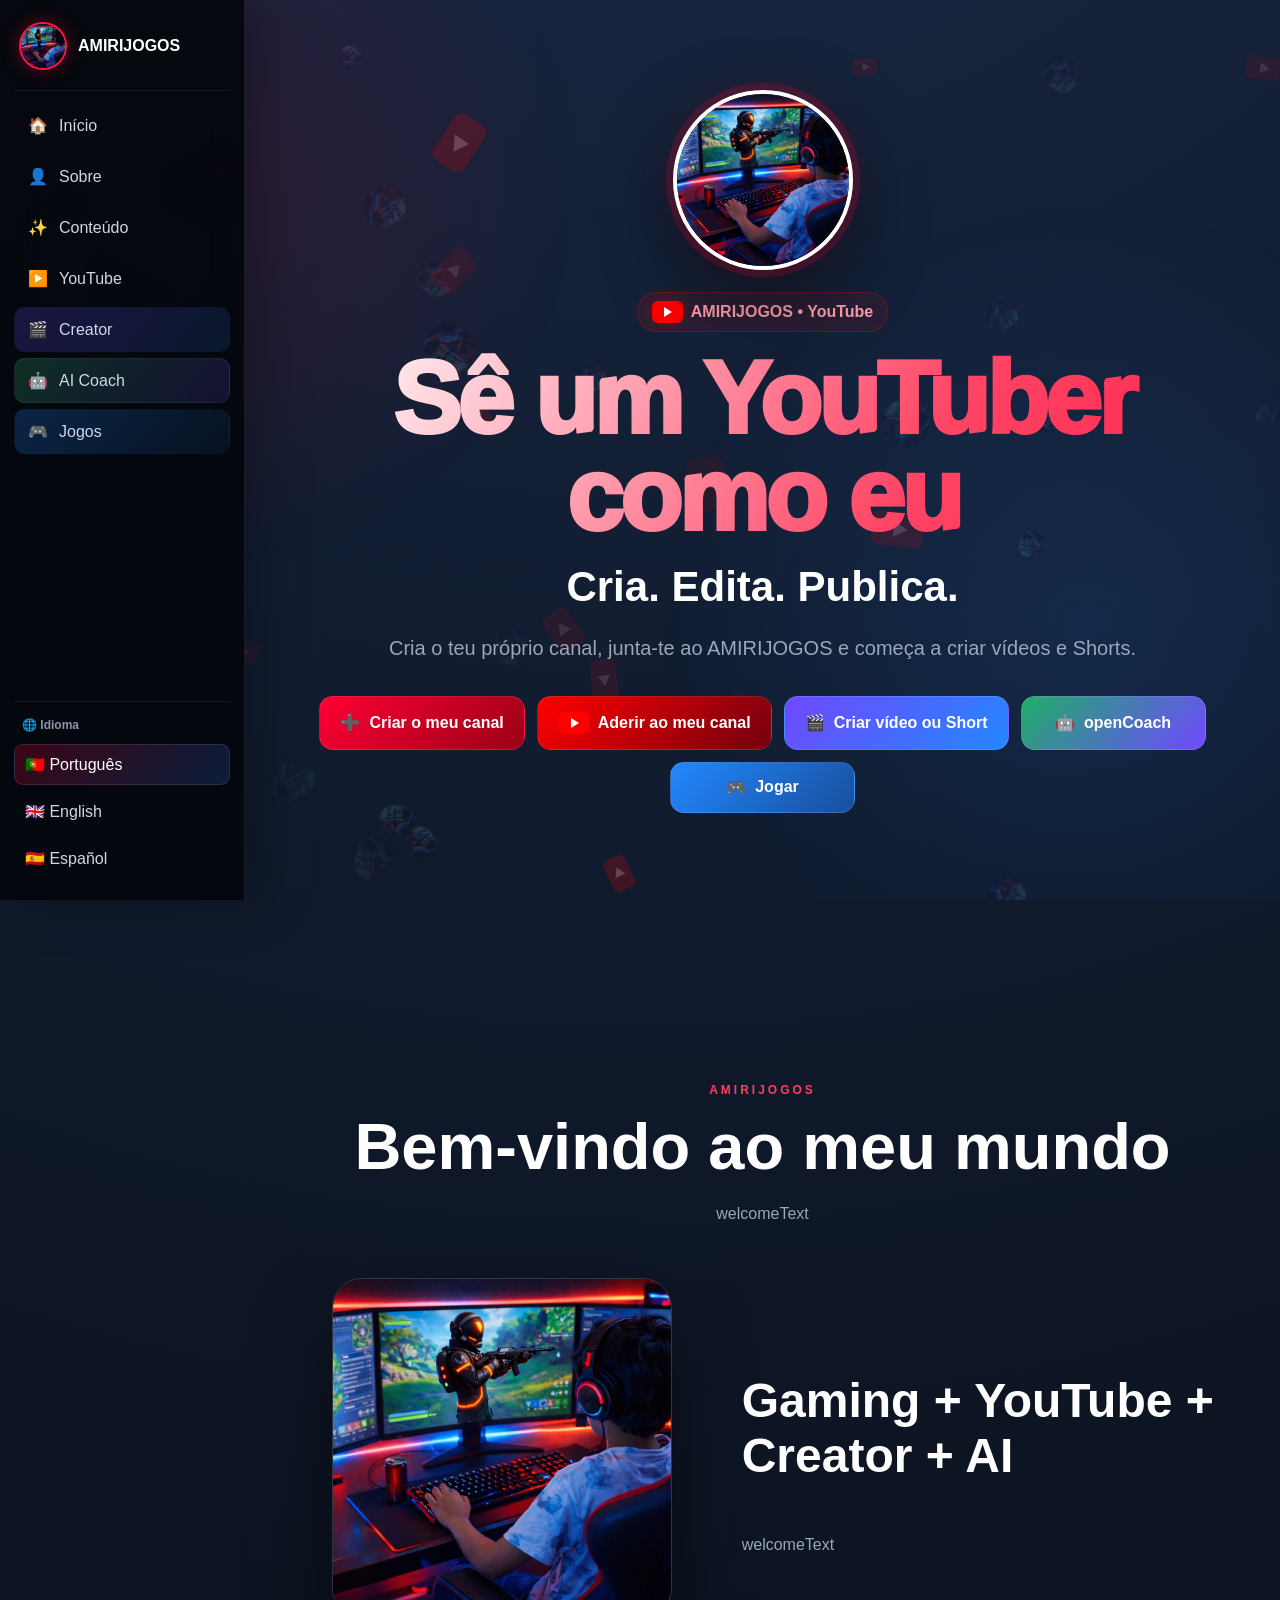
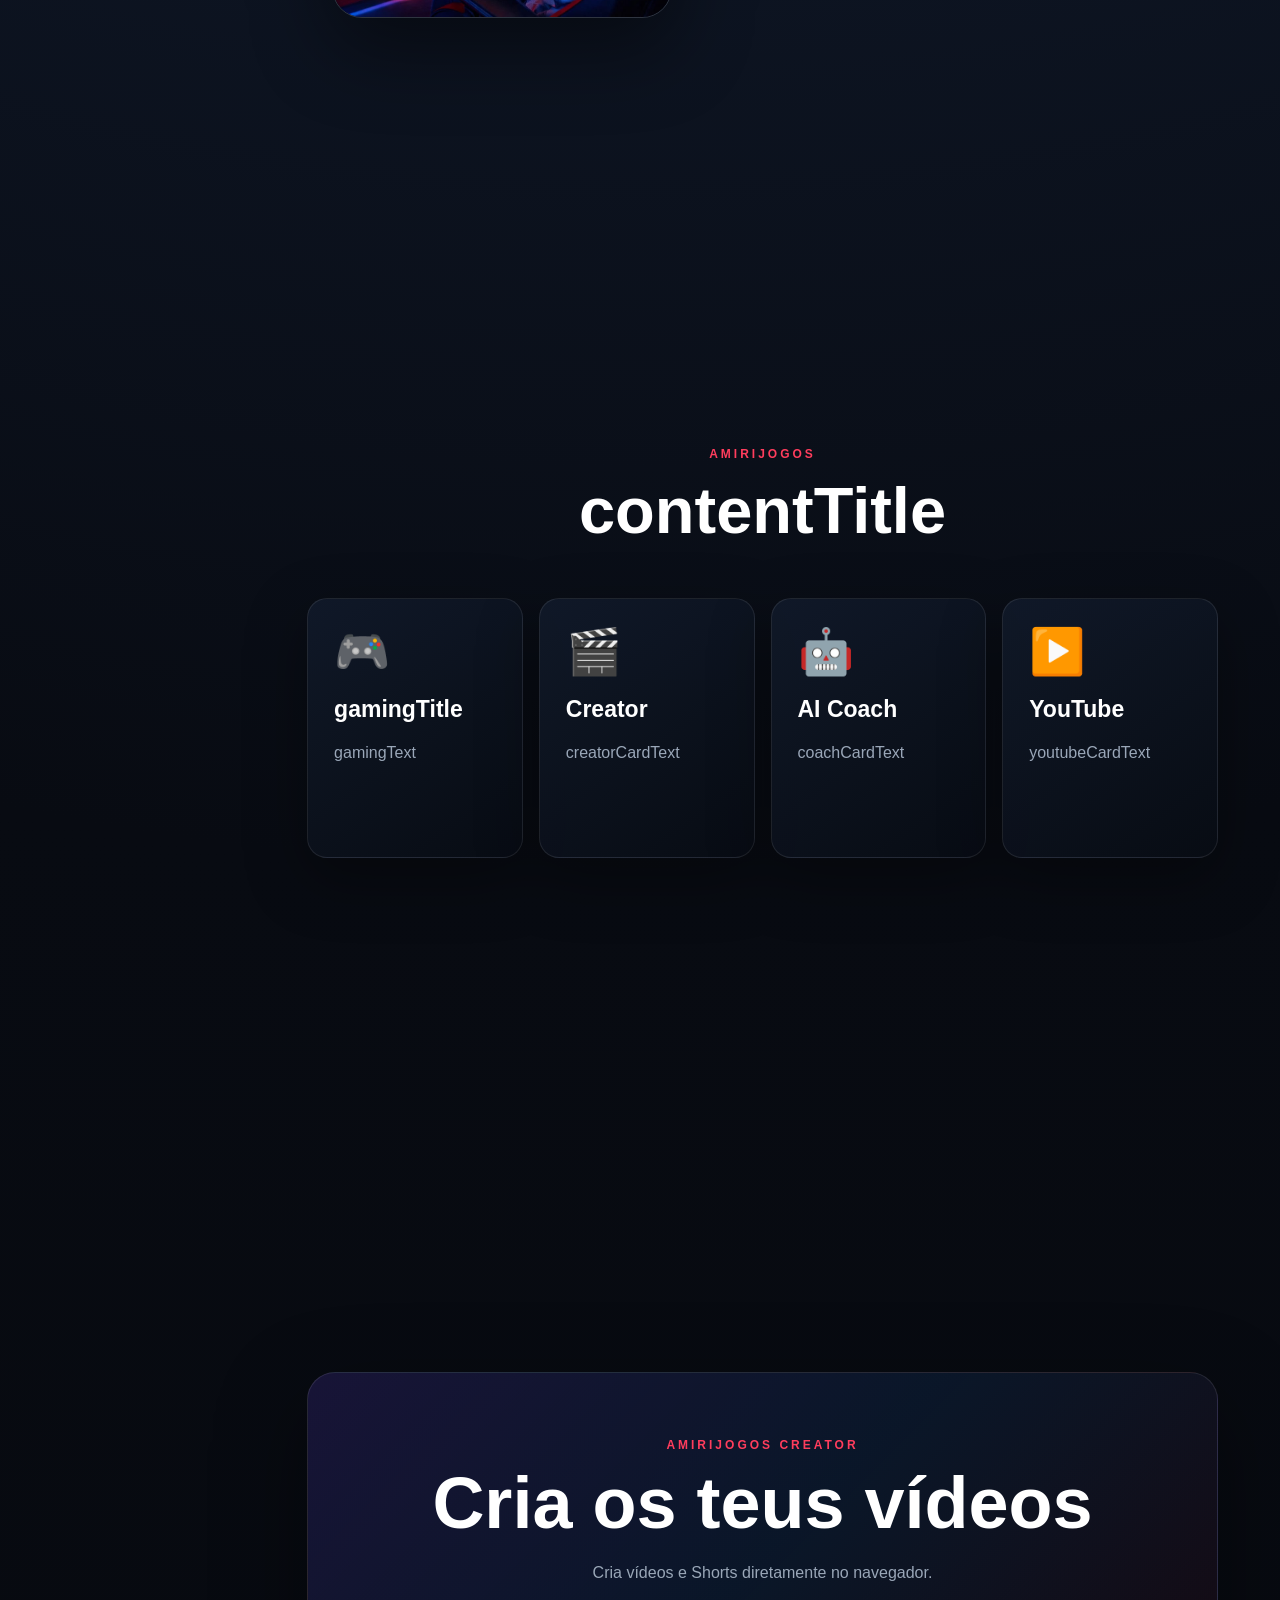
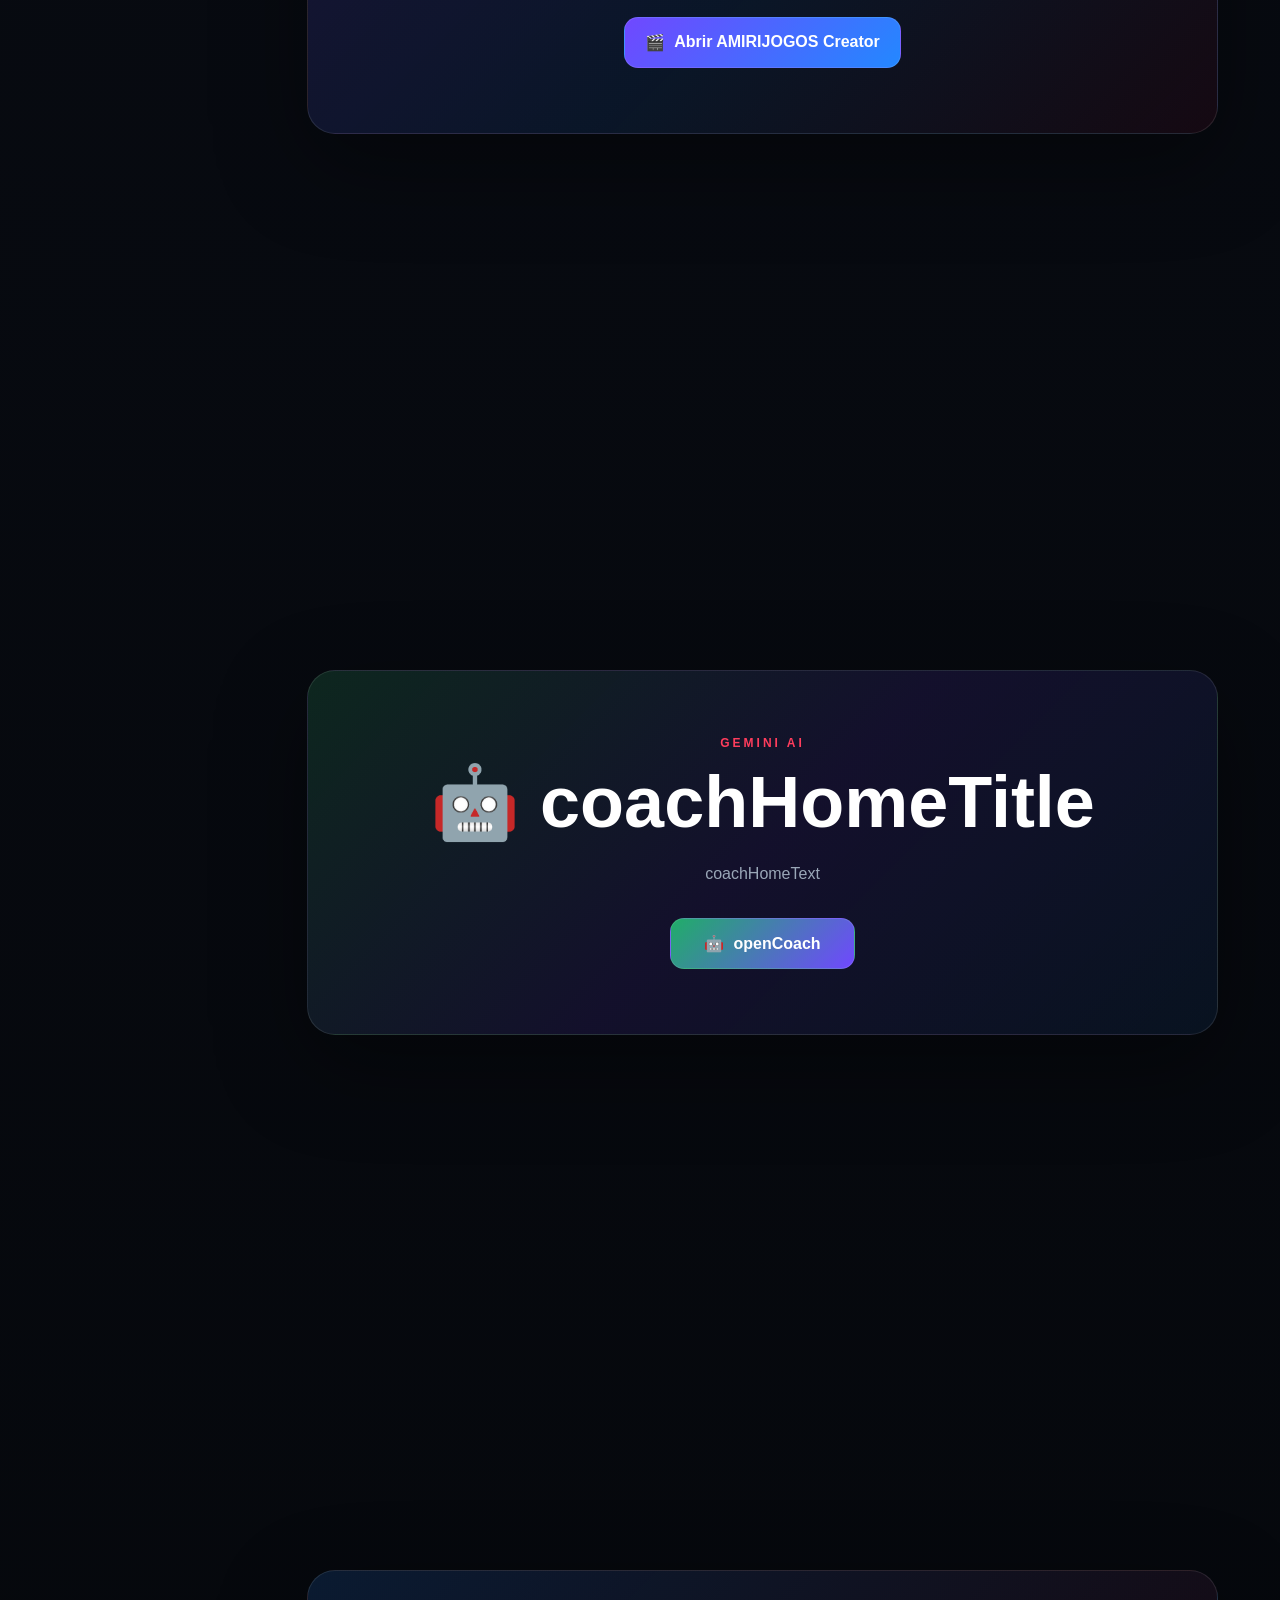
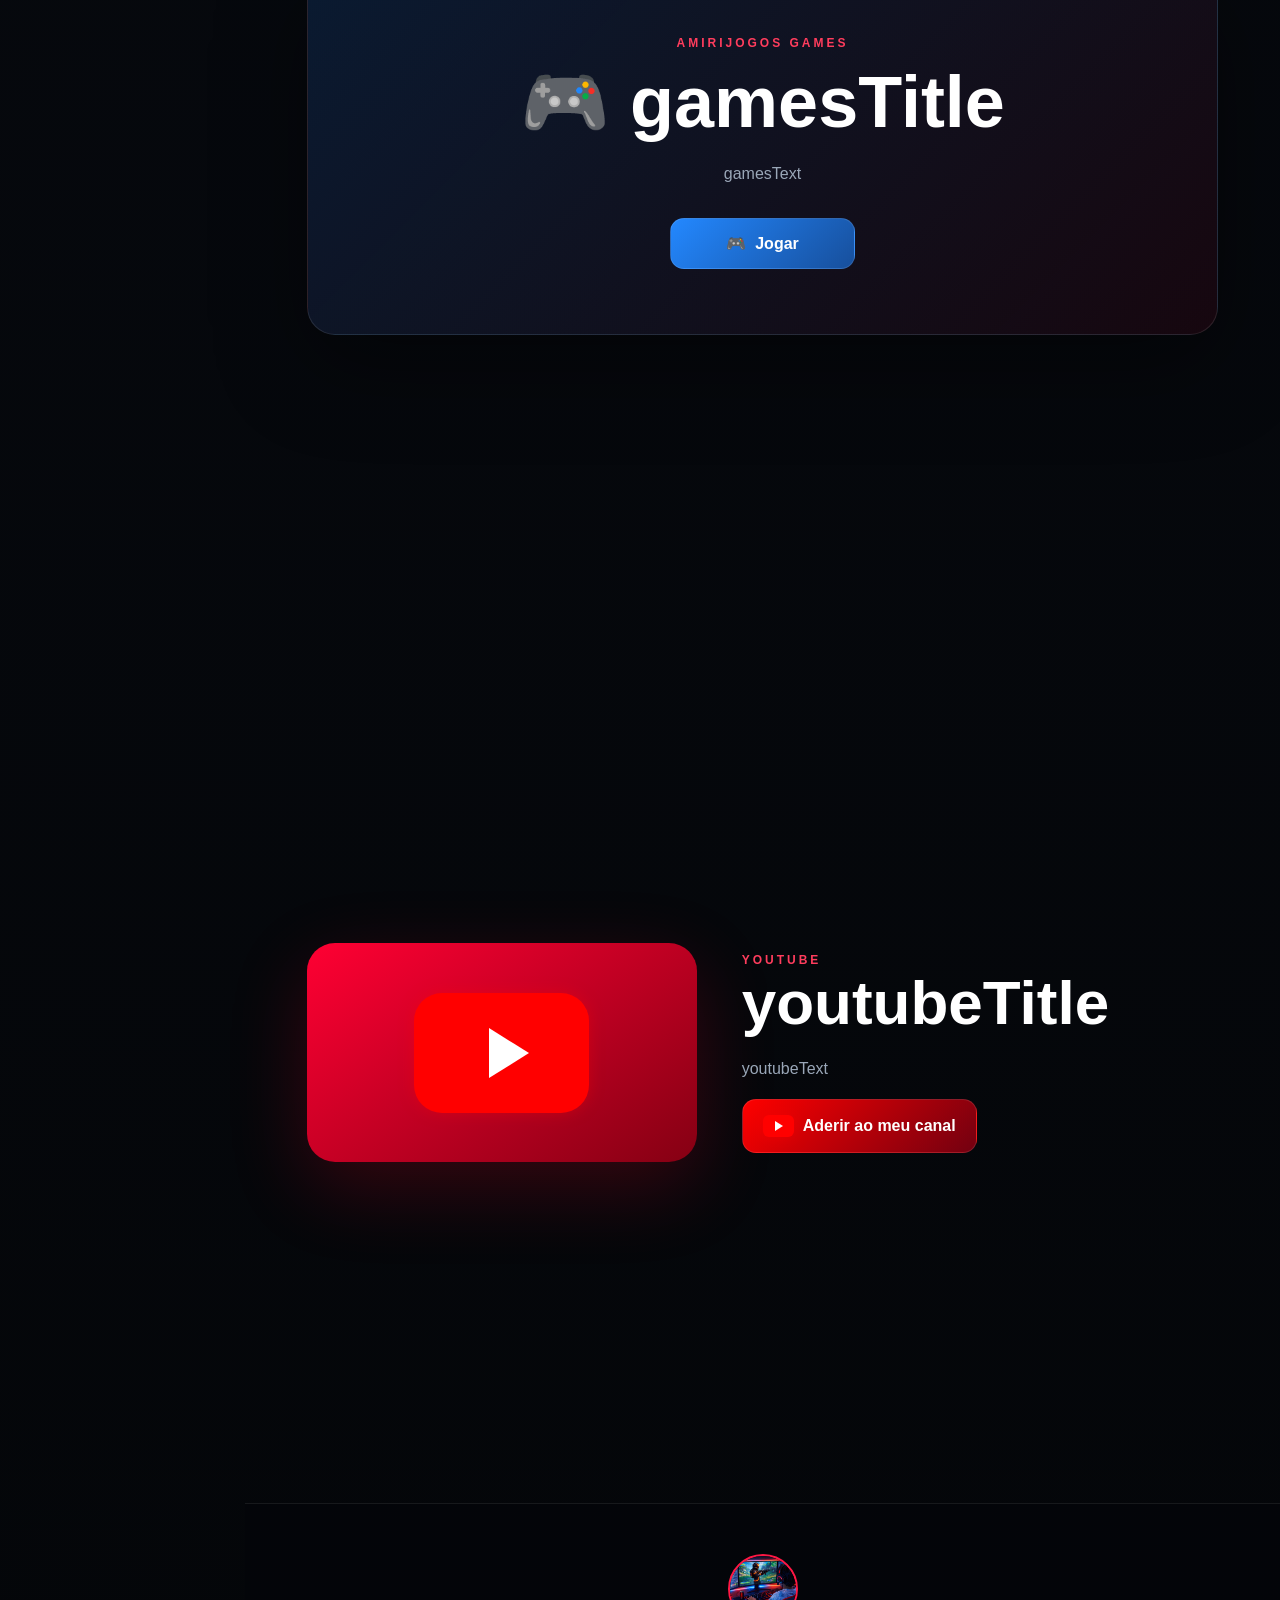
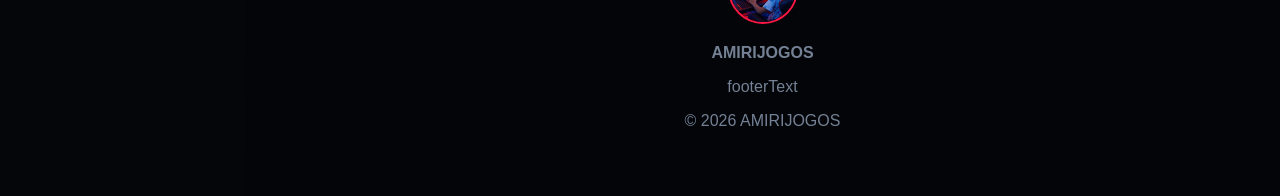
==== commit 07233e84: "Update index.html" ====
--- a/index.html
+++ b/index.html
@@ -1,43 +1,23 @@
 <!DOCTYPE html>
 <html lang="pt-PT">
-
 <head>
-
 <meta charset="UTF-8">
-
-<meta
-  name="viewport"
-  content="width=device-width, initial-scale=1.0"
->
-
+<meta name="viewport" content="width=device-width,initial-scale=1.0">
 <title>AMIRIJOGOS</title>
 
 <style>
-
-/* =====================================================
-   CONFIGURAÇÕES
-===================================================== */
-
 :root{
   --bg:#05070c;
-  --panel:#0c121d;
-  --text:#ffffff;
+  --panel:#0d1420;
+  --text:#fff;
   --muted:#9aa7b8;
-
   --red:#ff0033;
   --blue:#2388ff;
   --purple:#7048ff;
   --green:#38d27d;
-
   --border:rgba(255,255,255,.09);
-
-  --sidebar-width:245px;
-}
-
-
-/* =====================================================
-   BASE
-===================================================== */
+  --sidebar:245px;
+}
 
 *{
   box-sizing:border-box;
@@ -49,12 +29,8 @@
 
 body{
   margin:0;
-
-  padding-left:
-    var(--sidebar-width);
-
+  padding-left:var(--sidebar);
   min-height:100vh;
-
   overflow-x:hidden;
 
   font-family:
@@ -62,8 +38,7 @@
     Helvetica,
     sans-serif;
 
-  color:
-    var(--text);
+  color:var(--text);
 
   background:
     radial-gradient(
@@ -74,8 +49,8 @@
     );
 }
 
-button,
-a{
+a,
+button{
   font:inherit;
 }
 
@@ -83,38 +58,12 @@
   cursor:pointer;
 }
 
-
 /* =====================================================
-   SCROLLBAR
-===================================================== */
-
-::-webkit-scrollbar{
-  width:10px;
-}
-
-::-webkit-scrollbar-track{
-  background:#05070c;
-}
-
-::-webkit-scrollbar-thumb{
-  border-radius:20px;
-
-  background:
-    linear-gradient(
-      #ff0033,
-      #7048ff,
-      #2388ff
-    );
-}
-
-
-/* =====================================================
-   FUNDO
+   BACKGROUND
 ===================================================== */
 
 #particleCanvas{
   position:fixed;
-
   inset:0;
 
   width:100%;
@@ -125,7 +74,7 @@
   z-index:-5;
 }
 
-.background-light{
+.bg-glow{
   position:fixed;
 
   inset:0;
@@ -136,24 +85,17 @@
 
   background:
     radial-gradient(
-      circle at 20% 20%,
+      circle at 15% 20%,
       rgba(255,0,50,.11),
       transparent 30%
     ),
 
     radial-gradient(
-      circle at 80% 70%,
+      circle at 85% 70%,
       rgba(35,136,255,.12),
       transparent 34%
-    ),
-
-    radial-gradient(
-      circle at 55% 100%,
-      rgba(112,72,255,.08),
-      transparent 30%
-    );
-}
-
+    );
+}
 
 /* =====================================================
    SCROLL PROGRESS
@@ -162,27 +104,26 @@
 #scrollProgress{
   position:fixed;
 
+  left:var(--sidebar);
   top:0;
-  left:var(--sidebar-width);
-
-  width:0%;
+
   height:4px;
+  width:0;
 
   z-index:5000;
 
   background:
     linear-gradient(
       90deg,
-      #ff0033,
-      #7048ff,
-      #2388ff
+      var(--red),
+      var(--purple),
+      var(--blue)
     );
 
   box-shadow:
-    0 0 15px
+    0 0 14px
     rgba(255,0,50,.7);
 }
-
 
 /* =====================================================
    SIDEBAR
@@ -195,17 +136,14 @@
   top:0;
   bottom:0;
 
-  width:
-    var(--sidebar-width);
+  width:var(--sidebar);
 
   z-index:3000;
 
   display:flex;
-
   flex-direction:column;
 
-  padding:
-    18px 14px;
+  padding:18px 14px;
 
   background:
     rgba(5,8,14,.97);
@@ -222,9 +160,6 @@
     rgba(0,0,0,.28);
 }
 
-
-/* LOGO */
-
 .sidebar-brand{
   display:flex;
 
@@ -263,17 +198,6 @@
     rgba(255,0,50,.35);
 }
 
-.sidebar-brand strong{
-  font-size:16px;
-
-  letter-spacing:.4px;
-}
-
-
-/* =====================================================
-   SIDEBAR LINKS
-===================================================== */
-
 .sidebar-nav{
   display:grid;
 
@@ -289,18 +213,18 @@
 
   padding:
     12px 13px;
-
-  border-radius:11px;
-
-  color:#cdd8e7;
-
-  text-decoration:none;
 
   border:
     1px solid
     transparent;
 
-  transition:.22s ease;
+  border-radius:11px;
+
+  color:#cdd8e7;
+
+  text-decoration:none;
+
+  transition:.22s;
 }
 
 .sidebar-nav a:hover{
@@ -313,10 +237,7 @@
     translateX(4px);
 }
 
-
-/* CREATOR */
-
-.sidebar-nav .creator-link{
+.creator-link{
   background:
     linear-gradient(
       135deg,
@@ -325,10 +246,7 @@
     );
 }
 
-
-/* AI COACH */
-
-.sidebar-nav .coach-link{
+.coach-link{
   background:
     linear-gradient(
       135deg,
@@ -337,22 +255,10 @@
     );
 
   border-color:
-    rgba(56,210,125,.10);
-}
-
-.sidebar-nav .coach-link:hover{
-  background:
-    linear-gradient(
-      135deg,
-      rgba(56,210,125,.31),
-      rgba(112,72,255,.23)
-    );
-}
-
-
-/* GAMES */
-
-.sidebar-nav .games-link{
+    rgba(56,210,125,.10) !important;
+}
+
+.games-link{
   background:
     linear-gradient(
       135deg,
@@ -361,9 +267,8 @@
     );
 }
 
-
 /* =====================================================
-   IDIOMAS
+   LANGUAGE
 ===================================================== */
 
 .sidebar-language{
@@ -377,12 +282,6 @@
 }
 
 .language-title{
-  display:flex;
-
-  align-items:center;
-
-  gap:7px;
-
   padding:
     0 8px 9px;
 
@@ -399,12 +298,6 @@
   padding:10px;
 
   margin:3px 0;
-
-  display:flex;
-
-  align-items:center;
-
-  gap:8px;
 
   border:
     1px solid
@@ -412,14 +305,11 @@
 
   border-radius:9px;
 
-  background:
-    transparent;
+  background:transparent;
 
   color:#cdd8e7;
 
   text-align:left;
-
-  transition:.2s;
 }
 
 .language-button:hover{
@@ -441,9 +331,8 @@
     ) !important;
 }
 
-
 /* =====================================================
-   MOBILE MENU
+   MOBILE SIDEBAR
 ===================================================== */
 
 .sidebar-toggle{
@@ -491,14 +380,11 @@
   display:block;
 }
 
-
 /* =====================================================
-   SECÇÕES
+   SECTIONS
 ===================================================== */
 
 section{
-  position:relative;
-
   min-height:100vh;
 
   display:flex;
@@ -509,6 +395,8 @@
 
   padding:
     90px 6%;
+
+  position:relative;
 }
 
 .section-content{
@@ -520,15 +408,12 @@
   margin:auto;
 }
 
-
 /* =====================================================
    HERO
 ===================================================== */
 
 .hero{
   text-align:center;
-
-  min-height:100vh;
 }
 
 .hero-content{
@@ -545,11 +430,11 @@
 
   display:inline-flex;
 
+  align-items:center;
+
   justify-content:center;
 
-  align-items:center;
-
-  margin-bottom:23px;
+  margin-bottom:22px;
 }
 
 .logo-wrap::before{
@@ -572,7 +457,7 @@
   filter:blur(20px);
 
   animation:
-    logoGlow
+    glow
     3s ease-in-out
     infinite;
 }
@@ -611,18 +496,12 @@
     rgba(0,0,0,.5);
 
   animation:
-    logoFloat
+    float
     4s ease-in-out
     infinite;
 }
 
-@keyframes logoFloat{
-
-  0%,
-  100%{
-    transform:
-      translateY(0);
-  }
+@keyframes float{
 
   50%{
     transform:
@@ -631,23 +510,20 @@
 
 }
 
-@keyframes logoGlow{
+@keyframes glow{
 
   0%,
   100%{
     transform:scale(.9);
-
     opacity:.6;
   }
 
   50%{
     transform:scale(1.2);
-
     opacity:1;
   }
 
 }
-
 
 /* =====================================================
    YOUTUBE ICON
@@ -669,7 +545,7 @@
 
   border:
     1px solid
-    rgba(255,0,0,.30);
+    rgba(255,0,0,.3);
 
   background:
     rgba(255,0,0,.09);
@@ -684,6 +560,8 @@
 
   width:31px;
   height:22px;
+
+  display:inline-block;
 
   flex-shrink:0;
 
@@ -707,22 +585,15 @@
   transform:
     translate(-50%,-50%);
 
-  width:0;
-  height:0;
-
   border-top:
-    5px solid
-    transparent;
+    5px solid transparent;
 
   border-bottom:
-    5px solid
-    transparent;
+    5px solid transparent;
 
   border-left:
-    8px solid
-    white;
-}
-
+    8px solid #fff;
+}
 
 /* =====================================================
    HERO TEXT
@@ -770,19 +641,9 @@
 
 @keyframes titleGradient{
 
-  0%{
-    background-position:
-      0 50%;
-  }
-
   50%{
     background-position:
       100% 50%;
-  }
-
-  100%{
-    background-position:
-      0 50%;
   }
 
 }
@@ -801,7 +662,7 @@
 }
 
 .hero-description{
-  max-width:760px;
+  max-width:780px;
 
   margin:
     20px auto 30px;
@@ -819,9 +680,8 @@
     );
 }
 
-
 /* =====================================================
-   BOTÕES
+   BUTTONS
 ===================================================== */
 
 .hero-buttons{
@@ -860,10 +720,7 @@
 
   font-weight:900;
 
-  transition:
-    transform .25s ease,
-    filter .25s ease,
-    box-shadow .25s ease;
+  transition:.25s;
 }
 
 .main-button:hover{
@@ -882,10 +739,6 @@
       #ff0033,
       #990017
     );
-
-  box-shadow:
-    0 15px 35px
-    rgba(255,0,40,.2);
 }
 
 .youtube-button{
@@ -913,10 +766,6 @@
       #20ad68,
       #7048ff
     );
-
-  box-shadow:
-    0 15px 35px
-    rgba(56,210,125,.16);
 }
 
 .games-button{
@@ -928,9 +777,8 @@
     );
 }
 
-
 /* =====================================================
-   SECTION HEADERS
+   CONTENT
 ===================================================== */
 
 .section-header{
@@ -961,42 +809,35 @@
     );
 }
 
-.section-header p{
-  max-width:680px;
-
-  margin:auto;
-
-  color:
-    var(--muted);
+.section-header p,
+.showcase p,
+.card p,
+.about-text p,
+.youtube-text p{
+  color:var(--muted);
 
   line-height:1.75;
 }
 
-
-/* =====================================================
-   ABOUT
-===================================================== */
-
-.about-grid{
+.about-grid,
+.youtube-grid{
   display:grid;
 
   grid-template-columns:
-    .85fr 1.15fr;
-
-  gap:50px;
+    .9fr 1.1fr;
+
+  gap:45px;
 
   align-items:center;
 }
 
 .about-image{
-  display:flex;
-
-  justify-content:center;
+  text-align:center;
 }
 
 .about-image img{
   width:min(
-    350px,
+    340px,
     85vw
   );
 
@@ -1016,8 +857,6 @@
 }
 
 .about-text h3{
-  margin-top:0;
-
   font-size:
     clamp(
       29px,
@@ -1026,16 +865,6 @@
     );
 }
 
-.about-text p{
-  color:
-    var(--muted);
-
-  line-height:1.8;
-
-  font-size:17px;
-}
-
-
 /* =====================================================
    CARDS
 ===================================================== */
@@ -1050,13 +879,9 @@
 }
 
 .card{
-  position:relative;
-
   min-height:260px;
 
   padding:26px;
-
-  overflow:hidden;
 
   border-radius:20px;
 
@@ -1075,7 +900,7 @@
     0 20px 60px
     rgba(0,0,0,.35);
 
-  transition:.35s ease;
+  transition:.35s;
 }
 
 .card:hover{
@@ -1099,23 +924,11 @@
     0 0 10px;
 }
 
-.card p{
-  color:
-    var(--muted);
-
-  line-height:1.7;
-}
-
-
 /* =====================================================
-   SHOWCASES
+   SHOWCASE
 ===================================================== */
 
 .showcase{
-  position:relative;
-
-  overflow:hidden;
-
   padding:
     clamp(
       35px,
@@ -1166,44 +979,27 @@
 }
 
 .showcase h2{
-  margin:
-    10px 0 15px;
-
   font-size:
     clamp(
       38px,
       7vw,
       72px
     );
+
+  margin:
+    10px 0 15px;
 }
 
 .showcase p{
-  max-width:700px;
+  max-width:720px;
 
   margin:
     0 auto 30px;
-
-  color:
-    var(--muted);
-
-  line-height:1.75;
-}
-
+}
 
 /* =====================================================
    YOUTUBE
 ===================================================== */
-
-.youtube-grid{
-  display:grid;
-
-  grid-template-columns:
-    1fr 1fr;
-
-  gap:45px;
-
-  align-items:center;
-}
 
 .youtube-preview{
   aspect-ratio:16/9;
@@ -1228,16 +1024,14 @@
     rgba(255,0,40,.2);
 }
 
-.youtube-preview
-.youtube-icon{
+.youtube-preview .youtube-icon{
   width:175px;
   height:120px;
 
   border-radius:28px;
 }
 
-.youtube-preview
-.youtube-icon::after{
+.youtube-preview .youtube-icon::after{
   border-top-width:25px;
 
   border-bottom-width:25px;
@@ -1246,26 +1040,16 @@
 }
 
 .youtube-text h2{
-  margin:
-    0 0 17px;
-
   font-size:
     clamp(
       35px,
       6vw,
       62px
     );
-}
-
-.youtube-text p{
-  color:
-    var(--muted);
-
-  line-height:1.8;
-
-  font-size:17px;
-}
-
+
+  margin:
+    0 0 17px;
+}
 
 /* =====================================================
    REVEAL
@@ -1289,23 +1073,20 @@
 .reveal.visible{
   opacity:1;
 
-  transform:
-    translateY(0)
-    scale(1);
-
-  filter:blur(0);
-}
-
+  transform:none;
+
+  filter:none;
+}
 
 /* =====================================================
    FOOTER
 ===================================================== */
 
 footer{
+  text-align:center;
+
   padding:
     50px 20px;
-
-  text-align:center;
 
   border-top:
     1px solid
@@ -1330,9 +1111,8 @@
     #ff1744;
 }
 
-
 /* =====================================================
-   MOBILE
+   RESPONSIVE
 ===================================================== */
 
 @media(max-width:1050px){
@@ -1344,7 +1124,6 @@
 
 }
 
-
 @media(max-width:850px){
 
   body{
@@ -1385,13 +1164,11 @@
 
 }
 
-
 @media(max-width:650px){
 
   section{
     padding:
-      90px 20px
-      70px;
+      90px 20px 70px;
   }
 
   .hero h1{
@@ -1416,29 +1193,16 @@
   }
 
 }
-
 </style>
-
 </head>
 
-
 <body>
 
-
-<!-- =====================================================
-     FUNDO
-===================================================== -->
-
 <canvas id="particleCanvas"></canvas>
 
-<div class="background-light"></div>
+<div class="bg-glow"></div>
 
 <div id="scrollProgress"></div>
-
-
-<!-- =====================================================
-     MENU MOBILE
-===================================================== -->
 
 <button
   id="sidebarToggle"
@@ -1453,186 +1217,127 @@
   class="mobile-overlay"
 ></div>
 
-
-<!-- =====================================================
-     SIDEBAR
-===================================================== -->
-
 <aside
   class="site-sidebar"
   id="siteSidebar"
 >
 
-
 <a
   href="#inicio"
   class="sidebar-brand"
 >
-
-<img
-  src="perfil.jpg"
-  alt="AMIRIJOGOS"
->
-
-<strong>
-AMIRIJOGOS
-</strong>
-
+  <img
+    src="perfil.jpg"
+    alt="AMIRIJOGOS"
+  >
+
+  <strong>
+    AMIRIJOGOS
+  </strong>
 </a>
 
-
 <nav class="sidebar-nav">
 
-
 <a href="#inicio">
-
 🏠
-
 <span data-i18n="home">
 Início
 </span>
-
 </a>
 
-
 <a href="#sobre">
-
 👤
-
 <span data-i18n="about">
 Sobre
 </span>
-
 </a>
 
-
 <a href="#conteudo">
-
 ✨
-
 <span data-i18n="content">
 Conteúdo
 </span>
-
 </a>
-
 
 <a
   href="https://www.youtube.com/@amirijogos"
   target="_blank"
   rel="noopener noreferrer"
 >
-
 ▶️
-
 <span data-i18n="youtube">
 YouTube
 </span>
-
 </a>
-
 
 <a
   href="creator.html"
   class="creator-link"
 >
-
 🎬
-
 <span data-i18n="creator">
 Creator
 </span>
-
 </a>
 
-
 <a
-  href="creator.html?tool=coach"
+  href="coach.html"
   class="coach-link"
 >
-
 🤖
-
 <span data-i18n="aiCoach">
 AI Coach
 </span>
-
 </a>
-
 
 <a
   href="games.html"
   class="games-link"
 >
-
 🎮
-
 <span data-i18n="games">
 Jogos
 </span>
-
 </a>
 
-
 </nav>
 
-
-<!-- =====================================================
-     LANGUAGE
-===================================================== -->
-
 <div class="sidebar-language">
 
-
 <div class="language-title">
-
 🌐
-
 <span data-i18n="language">
 Idioma
 </span>
-
-</div>
-
+</div>
 
 <button
   class="language-button"
   data-language="pt"
   onclick="setAmiriLanguage('pt')"
 >
-
 🇵🇹 Português
-
 </button>
-
 
 <button
   class="language-button"
   data-language="en"
   onclick="setAmiriLanguage('en')"
 >
-
 🇬🇧 English
-
 </button>
-
 
 <button
   class="language-button"
   data-language="es"
   onclick="setAmiriLanguage('es')"
 >
-
 🇪🇸 Español
-
 </button>
 
-
-</div>
-
+</div>
 
 </aside>
-
 
 <!-- =====================================================
      HERO
@@ -1643,12 +1348,9 @@
   id="inicio"
 >
 
-
 <div class="hero-content">
 
-
 <div class="logo-wrap">
-
 
 <img
   src="perfil.jpg"
@@ -1656,13 +1358,10 @@
   alt="AMIRIJOGOS"
 >
 
-
-</div>
-
+</div>
 
 <br>
 
-
 <div class="youtube-badge">
 
 <span class="youtube-icon"></span>
@@ -1671,38 +1370,27 @@
 
 </div>
 
-
 <h1 data-i18n="heroTitle">
-
 Sê um YouTuber como eu
-
 </h1>
-
 
 <div
   class="hero-subtitle"
   data-i18n="heroSubtitle"
 >
-
 Cria. Edita. Publica.
-
-</div>
-
+</div>
 
 <p
   class="hero-description"
   data-i18n="heroDescription"
 >
-
-Cria o teu próprio canal,
-junta-te ao AMIRIJOGOS
-e começa a criar vídeos e Shorts.
-
+Cria o teu canal, junta-te ao AMIRIJOGOS,
+cria vídeos e Shorts e melhora no Rocket League
+com o AI Coach.
 </p>
 
-
 <div class="hero-buttons">
-
 
 <a
   href="https://www.youtube.com/create_channel"
@@ -1710,17 +1398,11 @@
   rel="noopener noreferrer"
   class="main-button red-button"
 >
-
 ➕
-
 <span data-i18n="createChannel">
-
 Criar o meu canal
-
 </span>
-
 </a>
-
 
 <a
   href="https://www.youtube.com/@amirijogos?sub_confirmation=1"
@@ -1732,156 +1414,101 @@
 <span class="youtube-icon"></span>
 
 <span data-i18n="joinChannel">
-
 Aderir ao meu canal
-
 </span>
 
 </a>
-
 
 <a
   href="creator.html"
   class="main-button creator-button"
 >
-
 🎬
-
 <span data-i18n="createVideo">
-
 Criar vídeo ou Short
-
 </span>
-
 </a>
 
-
 <a
-  href="creator.html?tool=coach"
+  href="coach.html"
   class="main-button coach-button"
 >
-
 🤖
-
-<span data-i18n="aiCoach">
-
-AI Coach
-
+<span data-i18n="openCoach">
+Abrir AI Coach
 </span>
-
 </a>
-
 
 <a
   href="games.html"
   class="main-button games-button"
 >
-
 🎮
-
 <span data-i18n="playGames">
-
 Jogar
-
 </span>
-
 </a>
 
-
-</div>
-
-
-</div>
-
+</div>
+
+</div>
 
 </section>
 
-
 <!-- =====================================================
-     SOBRE
+     ABOUT
 ===================================================== -->
 
 <section id="sobre">
 
-
 <div class="section-content">
 
-
 <div class="section-header reveal">
 
-
 <div class="section-label">
-
 AMIRIJOGOS
-
-</div>
-
+</div>
 
 <h2 data-i18n="welcome">
-
-Bem-vindo ao meu mundo
-
+Bem-vindo ao AMIRIJOGOS
 </h2>
 
-
-</div>
-
+<p data-i18n="welcomeText">
+Gaming, YouTube, criação de conteúdo,
+jogos e inteligência artificial num só site.
+</p>
+
+</div>
 
 <div class="about-grid">
 
-
 <div class="about-image reveal">
-
 
 <img
   src="perfil.jpg"
   alt="AMIRIJOGOS"
 >
 
-
-</div>
-
+</div>
 
 <div class="about-text reveal">
 
-
-<h3 data-i18n="gamingCreativity">
-
-Gaming + YouTube + criatividade
-
+<h3>
+Gaming + YouTube + Creator + AI
 </h3>
 
-
-<p>
-
-🎮 Gaming, criação de conteúdo,
-vídeos, Shorts, jogos
-e projetos interativos.
-
+<p data-i18n="welcomeText">
+Gaming, YouTube, criação de conteúdo,
+jogos e inteligência artificial num só site.
 </p>
 
-
-<p>
-
-No AMIRIJOGOS podes jogar,
-acompanhar o meu conteúdo,
-criar os teus próprios vídeos
-e pedir ajuda ao AI Coach.
-
-</p>
-
-
-</div>
-
-
-</div>
-
-
-</div>
-
+</div>
+
+</div>
+
+</div>
 
 </section>
-
 
 <!-- =====================================================
      CONTEÚDO
@@ -1889,149 +1516,91 @@
 
 <section id="conteudo">
 
-
 <div class="section-content">
 
-
 <div class="section-header reveal">
 
-
 <div class="section-label">
-
 AMIRIJOGOS
-
-</div>
-
-
-<h2 data-i18n="content">
-
-Conteúdo
-
+</div>
+
+<h2 data-i18n="contentTitle">
+Tudo num só lugar
 </h2>
 
-
-</div>
-
+</div>
 
 <div class="cards">
 
-
-<div class="card reveal">
-
+<article class="card reveal">
 
 <div class="card-icon">
 🎮
 </div>
 
-
-<h3>
+<h3 data-i18n="gamingTitle">
 Gaming
 </h3>
 
-
-<p>
-
-Jogos, desafios,
-partidas e experiências
-AMIRIJOGOS.
-
+<p data-i18n="gamingText">
+Conteúdo gaming, desafios e experiências AMIRIJOGOS.
 </p>
 
-
-</div>
-
-
-<div class="card reveal">
-
+</article>
+
+<article class="card reveal">
 
 <div class="card-icon">
 🎬
 </div>
 
-
 <h3 data-i18n="creator">
-
 Creator
-
 </h3>
 
-
-<p>
-
-Cria vídeos e Shorts,
-adiciona texto,
-filtros, memes
-e outros efeitos.
-
+<p data-i18n="creatorCardText">
+Cria vídeos e Shorts com ferramentas de edição e memes.
 </p>
 
-
-</div>
-
-
-<div class="card reveal">
-
+</article>
+
+<article class="card reveal">
 
 <div class="card-icon">
 🤖
 </div>
 
-
 <h3 data-i18n="aiCoach">
-
 AI Coach
-
 </h3>
 
-
-<p>
-
-Usa inteligência artificial
-para receber ideias,
-títulos, roteiros,
-descrições e memes.
-
+<p data-i18n="coachCardText">
+Recebe ajuda personalizada para melhorar no Rocket League.
 </p>
 
-
-</div>
-
-
-<div class="card reveal">
-
+</article>
+
+<article class="card reveal">
 
 <div class="card-icon">
 ▶️
 </div>
 
-
 <h3 data-i18n="youtube">
-
 YouTube
-
 </h3>
 
-
-<p>
-
-Acompanha os vídeos,
-Shorts e novidades
-do canal AMIRIJOGOS.
-
+<p data-i18n="youtubeCardText">
+Acompanha os vídeos e Shorts do canal AMIRIJOGOS.
 </p>
 
-
-</div>
-
-
-</div>
-
-
-</div>
-
+</article>
+
+</div>
+
+</div>
 
 </section>
-
 
 <!-- =====================================================
      CREATOR
@@ -2039,121 +1608,80 @@
 
 <section id="creator">
 
-
 <div class="section-content">
 
-
 <div class="showcase creator-showcase reveal">
 
-
 <div class="section-label">
-
 AMIRIJOGOS CREATOR
-
-</div>
-
+</div>
 
 <h2 data-i18n="creatorTitle">
-
 Cria os teus vídeos
-
 </h2>
 
-
 <p data-i18n="creatorDescription">
-
-Cria vídeos e Shorts diretamente
-no navegador.
-
+Abre o AMIRIJOGOS Creator
+para editar vídeos e Shorts diretamente no navegador.
 </p>
-
 
 <a
   href="creator.html"
   class="main-button creator-button"
 >
-
 🎬
-
 <span data-i18n="openCreator">
-
 Abrir AMIRIJOGOS Creator
-
 </span>
-
 </a>
 
-
-</div>
-
-
-</div>
-
+</div>
+
+</div>
 
 </section>
 
-
 <!-- =====================================================
-     AI COACH
+     COACH
 ===================================================== -->
 
 <section id="coach">
 
-
 <div class="section-content">
 
-
 <div class="showcase coach-showcase reveal">
 
-
 <div class="section-label">
-
 GEMINI AI
-
-</div>
-
+</div>
 
 <h2>
-
 🤖
-
-<span data-i18n="aiCoach">
-
-AI Coach
-
+<span data-i18n="coachHomeTitle">
+Rocket League AI Coach
 </span>
-
 </h2>
 
-
-<p>
-
-Pede ideias para vídeos,
-títulos, descrições,
-roteiros para Shorts,
-hooks e sugestões de memes.
-
+<p data-i18n="coachHomeText">
+Escolhe o teu rank, os teus controlos e pede ajuda
+para aprender mecânicas, corrigir erros e treinar melhor.
 </p>
 
-
 <a
-  href="creator.html?tool=coach"
+  href="coach.html"
   class="main-button coach-button"
 >
-
-🤖 Abrir AI Coach
-
+🤖
+<span data-i18n="openCoach">
+Abrir AI Coach
+</span>
 </a>
 
-
-</div>
-
-
-</div>
-
+</div>
+
+</div>
 
 </section>
-
 
 <!-- =====================================================
      GAMES
@@ -2161,68 +1689,41 @@
 
 <section id="jogos">
 
-
 <div class="section-content">
 
-
 <div class="showcase games-showcase reveal">
 
-
 <div class="section-label">
-
 AMIRIJOGOS GAMES
-
-</div>
-
+</div>
 
 <h2>
-
 🎮
-
-<span data-i18n="games">
-
-Jogos
-
+<span data-i18n="gamesTitle">
+AMIRIJOGOS Games
 </span>
-
 </h2>
 
-
-<p>
-
-Joga AMIRIJOGOS Clicker,
-ganha Coins,
-faz Rebirths,
-ganha Credits
-e entra no Battle.
-
+<p data-i18n="gamesText">
+Joga Clicker e Battle,
+ganha Coins, Credits e faz Rebirths.
 </p>
-
 
 <a
   href="games.html"
   class="main-button games-button"
 >
-
 🎮
-
 <span data-i18n="playGames">
-
 Jogar
-
 </span>
-
 </a>
 
-
-</div>
-
-
-</div>
-
+</div>
+
+</div>
 
 </section>
-
 
 <!-- =====================================================
      YOUTUBE
@@ -2230,50 +1731,30 @@
 
 <section id="youtube">
 
-
 <div class="section-content">
 
-
 <div class="youtube-grid">
 
-
 <div class="youtube-preview reveal">
 
-
-<div class="youtube-icon"></div>
-
-
-</div>
-
+<span class="youtube-icon"></span>
+
+</div>
 
 <div class="youtube-text reveal">
 
-
 <div class="section-label">
-
 YOUTUBE
-
-</div>
-
-
-<h2>
-
-AMIRIJOGOS
-
+</div>
+
+<h2 data-i18n="youtubeTitle">
+Junta-te ao AMIRIJOGOS
 </h2>
 
-
-<p>
-
+<p data-i18n="youtubeText">
 Vê os meus vídeos,
-acompanha os próximos conteúdos
-e junta-te ao canal.
-
+acompanha os próximos Shorts e adere ao canal.
 </p>
-
-
-<div class="hero-buttons">
-
 
 <a
   href="https://www.youtube.com/@amirijogos?sub_confirmation=1"
@@ -2285,152 +1766,96 @@
 <span class="youtube-icon"></span>
 
 <span data-i18n="joinChannel">
-
 Aderir ao meu canal
-
 </span>
 
 </a>
 
-
-</div>
-
-
-</div>
-
-
-</div>
-
-
-</div>
-
+</div>
+
+</div>
+
+</div>
 
 </section>
 
-
-<!-- =====================================================
-     FOOTER
-===================================================== -->
-
 <footer>
-
 
 <img
   src="perfil.jpg"
   alt="AMIRIJOGOS"
 >
 
-
 <p>
-
 <strong>
 AMIRIJOGOS
 </strong>
-
 </p>
 
+<p data-i18n="footerText">
+Gaming • YouTube • Creator • AI Coach • Jogos
+</p>
 
 <p>
-
-🎮 Gaming • ▶ YouTube • 🎬 Creator • 🤖 AI Coach
-
+© 2026 AMIRIJOGOS
 </p>
 
-
-<p>
-
-© 2026 AMIRIJOGOS
-
-</p>
-
-
 </footer>
 
-
-<!-- =====================================================
-     JAVASCRIPT DO INDEX
-===================================================== -->
-
 <script>
-
 "use strict";
 
-
-/* =====================================================
-   SIDEBAR MOBILE
-===================================================== */
+/* SIDEBAR */
 
 const sidebar =
 document.getElementById(
   "siteSidebar"
 );
 
-
-const sidebarToggle =
+const toggle =
 document.getElementById(
   "sidebarToggle"
 );
 
-
-const mobileOverlay =
+const overlay =
 document.getElementById(
   "mobileOverlay"
 );
 
-
-function openSidebar(){
-
-  sidebar.classList.add(
-    "open"
-  );
-
-  mobileOverlay.classList.add(
-    "show"
-  );
-
-}
-
-
 function closeSidebar(){
 
   sidebar.classList.remove(
     "open"
   );
 
-  mobileOverlay.classList.remove(
+  overlay.classList.remove(
     "show"
   );
 
 }
 
-
-sidebarToggle.addEventListener(
+toggle.addEventListener(
   "click",
   ()=>{
 
-    if(
+    sidebar.classList.toggle(
+      "open"
+    );
+
+    overlay.classList.toggle(
+      "show",
       sidebar.classList.contains(
         "open"
       )
-    ){
-
-      closeSidebar();
-
-    }else{
-
-      openSidebar();
-
-    }
+    );
 
   }
 );
 
-
-mobileOverlay.addEventListener(
+overlay.addEventListener(
   "click",
   closeSidebar
 );
-
 
 document
 .querySelectorAll(
@@ -2444,7 +1869,7 @@
       ()=>{
 
         if(
-          window.innerWidth<=850
+          innerWidth<=850
         ){
 
           closeSidebar();
@@ -2457,10 +1882,7 @@
   }
 );
 
-
-/* =====================================================
-   SMOOTH SCROLL
-===================================================== */
+/* SMOOTH SCROLL */
 
 document
 .querySelectorAll(
@@ -2473,38 +1895,23 @@
       "click",
       event=>{
 
-        const href =
-        link.getAttribute(
-          "href"
-        );
-
-
-        if(
-          !href ||
-          href==="#"
-        ){
-          return;
-        }
-
-
         const target =
         document.querySelector(
-          href
+          link.getAttribute(
+            "href"
+          )
         );
-
 
         if(!target){
           return;
         }
 
-
         event.preventDefault();
 
-
-        smoothScrollTo(
-          target.offsetTop,
-          850
-        );
+        target.scrollIntoView({
+          behavior:"smooth",
+          block:"start"
+        });
 
       }
     );
@@ -2512,136 +1919,42 @@
   }
 );
 
-
-function smoothScrollTo(
-  target,
-  duration
-){
-
-  const start =
-  window.scrollY;
-
-
-  const distance =
-  target-start;
-
-
-  let startTime=null;
-
-
-  function ease(t){
-
-    return t<.5
-
-    ? 4*t*t*t
-
-    : 1-
-      Math.pow(
-        -2*t+2,
-        3
-      )/2;
-
-  }
-
-
-  function animation(time){
-
-    if(startTime===null){
-
-      startTime=time;
-
-    }
-
-
-    const progress =
-    Math.min(
-      (
-        time-startTime
-      )/
-      duration,
-      1
-    );
-
-
-    window.scrollTo(
-      0,
-      start+
-      distance*
-      ease(progress)
-    );
-
-
-    if(progress<1){
-
-      requestAnimationFrame(
-        animation
-      );
-
-    }
-
-  }
-
-
-  requestAnimationFrame(
-    animation
-  );
-
-}
-
-
-/* =====================================================
-   SCROLL PROGRESS
-===================================================== */
+/* PROGRESS */
 
 const progress =
 document.getElementById(
   "scrollProgress"
 );
 
-
-function updateScrollProgress(){
-
-  const maximum =
-  document.documentElement.scrollHeight-
-  window.innerHeight;
-
-
-  const percent =
-  maximum>0
-
-  ? (
-      window.scrollY/
-      maximum
-    )*100
-
-  : 0;
-
+function updateProgress(){
+
+  const max =
+    document.documentElement.scrollHeight -
+    innerHeight;
 
   progress.style.width =
-  percent+"%";
-
-}
-
-
-window.addEventListener(
+    (
+      max>0
+      ? scrollY/max*100
+      : 0
+    )+"%";
+
+}
+
+addEventListener(
   "scroll",
-  updateScrollProgress,
+  updateProgress,
   {
     passive:true
   }
 );
 
-
-updateScrollProgress();
-
-
-/* =====================================================
-   REVEAL
-===================================================== */
+updateProgress();
+
+/* REVEAL */
 
 const observer =
 new IntersectionObserver(
-
   entries=>{
 
     entries.forEach(
@@ -2651,11 +1964,9 @@
           entry.isIntersecting
         ){
 
-          entry.target
-          .classList.add(
+          entry.target.classList.add(
             "visible"
           );
-
 
           observer.unobserve(
             entry.target
@@ -2667,13 +1978,10 @@
     );
 
   },
-
   {
     threshold:.12
   }
-
 );
-
 
 document
 .querySelectorAll(
@@ -2689,468 +1997,226 @@
   }
 );
 
-
-/* =====================================================
-   PARTICULAS
-===================================================== */
+/* PARTICULAS */
 
 const particleCanvas =
 document.getElementById(
   "particleCanvas"
 );
 
-
 const ctx =
 particleCanvas.getContext(
   "2d"
 );
 
-
-const channelLogo =
+const logo =
 new Image();
 
-
-channelLogo.src =
+logo.src =
 "perfil.jpg";
 
-
-let canvasWidth=0;
-
-let canvasHeight=0;
+let cw=0;
+
+let ch=0;
 
 let particles=[];
 
-
-/* =====================================================
-   RECTÂNGULO ARREDONDADO
-===================================================== */
-
 function roundedRect(
-  context,
   x,
   y,
-  width,
-  height,
-  radius
+  w,
+  h,
+  r
 ){
 
-  const r =
-  Math.min(
-    radius,
-    width/2,
-    height/2
-  );
-
-
-  context.beginPath();
-
-
-  context.moveTo(
+  ctx.beginPath();
+
+  ctx.moveTo(
     x+r,
     y
   );
 
-
-  context.lineTo(
-    x+width-r,
+  ctx.lineTo(
+    x+w-r,
     y
   );
 
-
-  context.quadraticCurveTo(
-    x+width,
+  ctx.quadraticCurveTo(
+    x+w,
     y,
-    x+width,
+    x+w,
     y+r
   );
 
-
-  context.lineTo(
-    x+width,
-    y+height-r
-  );
-
-
-  context.quadraticCurveTo(
-    x+width,
-    y+height,
-    x+width-r,
-    y+height
-  );
-
-
-  context.lineTo(
+  ctx.lineTo(
+    x+w,
+    y+h-r
+  );
+
+  ctx.quadraticCurveTo(
+    x+w,
+    y+h,
+    x+w-r,
+    y+h
+  );
+
+  ctx.lineTo(
     x+r,
-    y+height
-  );
-
-
-  context.quadraticCurveTo(
+    y+h
+  );
+
+  ctx.quadraticCurveTo(
     x,
-    y+height,
+    y+h,
     x,
-    y+height-r
-  );
-
-
-  context.lineTo(
+    y+h-r
+  );
+
+  ctx.lineTo(
     x,
     y+r
   );
 
-
-  context.quadraticCurveTo(
+  ctx.quadraticCurveTo(
     x,
     y,
     x+r,
     y
   );
 
-
-  context.closePath();
-
-}
-
-
-/* =====================================================
-   DESENHAR YOUTUBE
-===================================================== */
-
-function drawYouTube(
-  x,
-  y,
-  size,
-  opacity,
-  rotation
-){
+  ctx.closePath();
+
+}
+
+function drawYT(p){
 
   ctx.save();
 
-
   ctx.globalAlpha =
-  opacity;
-
+  p.o;
 
   ctx.translate(
-    x,
-    y
-  );
-
+    p.x,
+    p.y
+  );
 
   ctx.rotate(
-    rotation
-  );
-
+    p.r
+  );
 
   const width =
-  size;
-
+  p.s;
 
   const height =
-  size*.68;
-
+  p.s*.68;
 
   roundedRect(
-    ctx,
     -width/2,
     -height/2,
     width,
     height,
-    size*.17
-  );
-
-
-  ctx.fillStyle =
+    p.s*.17
+  );
+
+  ctx.fillStyle=
   "#ff0000";
 
-
   ctx.fill();
 
-
-  ctx.fillStyle =
-  "#ffffff";
-
-
   ctx.beginPath();
 
-
   ctx.moveTo(
-    -size*.08,
-    -size*.16
-  );
-
+    -p.s*.08,
+    -p.s*.16
+  );
 
   ctx.lineTo(
-    size*.20,
+    p.s*.20,
     0
   );
 
-
   ctx.lineTo(
-    -size*.08,
-    size*.16
-  );
-
+    -p.s*.08,
+    p.s*.16
+  );
 
   ctx.closePath();
 
+  ctx.fillStyle=
+  "#fff";
 
   ctx.fill();
 
-
   ctx.restore();
 
 }
 
-
-/* =====================================================
-   PARTICLE
-===================================================== */
-
-class Particle{
-
-
-  constructor(index){
-
-    this.index =
-    index;
-
-
-    this.reset(
-      true
-    );
-
-  }
-
-
-  reset(randomY){
-
-    this.x =
-    Math.random()*
-    canvasWidth;
-
-
-    this.y =
-    randomY
-
-    ? Math.random()*
-      canvasHeight
-
-    : canvasHeight+
-      70;
-
-
-    this.size =
-    22+
-    Math.random()*34;
-
-
-    this.speed =
-    .10+
-    Math.random()*.24;
-
-
-    this.sideSpeed =
-    (
-      Math.random()-.5
-    )*.12;
-
-
-    this.rotation =
-    Math.random()*
-    Math.PI*2;
-
-
-    this.rotationSpeed =
-    (
-      Math.random()-.5
-    )*.002;
-
-
-    this.opacity =
-    .06+
-    Math.random()*.14;
-
-
-    this.type =
-    this.index%2===0
-
-    ? "youtube"
-
-    : "channel";
-
-  }
-
-
-  update(){
-
-    this.y -=
-    this.speed;
-
-
-    this.x +=
-    this.sideSpeed;
-
-
-    this.rotation +=
-    this.rotationSpeed;
-
-
-    if(
-      this.y<
-      -this.size*2
-    ){
-
-      this.reset(
-        false
-      );
-
-    }
-
-
-    if(
-      this.x<
-      -this.size
-    ){
-
-      this.x =
-      canvasWidth+
-      this.size;
-
-    }
-
-
-    if(
-      this.x>
-      canvasWidth+
-      this.size
-    ){
-
-      this.x =
-      -this.size;
-
-    }
-
-  }
-
-
-  draw(){
-
-    if(
-      this.type===
-      "youtube"
-    ){
-
-      drawYouTube(
-        this.x,
-        this.y,
-        this.size,
-        this.opacity,
-        this.rotation
-      );
-
-
-      return;
-
-    }
-
-
-    ctx.save();
-
-
-    ctx.globalAlpha =
-    this.opacity;
-
-
-    ctx.translate(
-      this.x,
-      this.y
-    );
-
-
-    ctx.rotate(
-      this.rotation
-    );
-
-
-    ctx.beginPath();
-
-
-    ctx.arc(
-      0,
-      0,
-      this.size/2,
-      0,
-      Math.PI*2
-    );
-
-
-    ctx.clip();
-
-
-    if(
-      channelLogo.complete &&
-      channelLogo.naturalWidth>0
-    ){
-
-      ctx.drawImage(
-        channelLogo,
-
-        -this.size/2,
-        -this.size/2,
-
-        this.size,
-        this.size
-      );
-
-    }
-
-
-    ctx.restore();
-
-  }
-
-}
-
-
-/* =====================================================
-   RESIZE
-===================================================== */
-
-function resizeCanvas(){
-
-  canvasWidth =
-  window.innerWidth;
-
-
-  canvasHeight =
-  window.innerHeight;
-
+function reset(
+  particle,
+  randomY=true
+){
+
+  particle.x =
+  Math.random()*cw;
+
+  particle.y =
+  randomY
+  ? Math.random()*ch
+  : ch+60;
+
+  particle.s =
+  22+
+  Math.random()*34;
+
+  particle.v =
+  .1+
+  Math.random()*.24;
+
+  particle.vx =
+  (
+    Math.random()-.5
+  )*.12;
+
+  particle.r =
+  Math.random()*
+  Math.PI*2;
+
+  particle.rv =
+  (
+    Math.random()-.5
+  )*.002;
+
+  particle.o =
+  .06+
+  Math.random()*.14;
+
+}
+
+function resize(){
+
+  cw=
+  innerWidth;
+
+  ch=
+  innerHeight;
 
   const ratio =
   Math.min(
-    window.devicePixelRatio||1,
+    devicePixelRatio||1,
     2
   );
 
-
-  particleCanvas.width =
-  canvasWidth*
-  ratio;
-
-
-  particleCanvas.height =
-  canvasHeight*
-  ratio;
-
-
-  particleCanvas.style.width =
-  canvasWidth+"px";
-
-
-  particleCanvas.style.height =
-  canvasHeight+"px";
-
+  particleCanvas.width=
+  cw*ratio;
+
+  particleCanvas.height=
+  ch*ratio;
+
+  particleCanvas.style.width=
+  cw+"px";
+
+  particleCanvas.style.height=
+  ch+"px";
 
   ctx.setTransform(
     ratio,
@@ -3161,97 +2227,142 @@
     0
   );
 
-
-  createParticles();
-
-}
-
-
-/* =====================================================
-   CREATE PARTICLES
-===================================================== */
-
-function createParticles(){
-
-  const amount =
-  canvasWidth<700
-  ? 18
-  : 38;
-
-
   particles =
   Array.from(
-
     {
-      length:amount
+      length:
+      cw<700
+      ? 18
+      : 38
     },
-
-    (
-      _,
-      index
-    )=>
-
-    new Particle(
-      index
-    )
-
-  );
-
-}
-
-
-/* =====================================================
-   LOOP
-===================================================== */
-
-function particleLoop(){
+    (_,index)=>{
+
+      const particle={
+        type:
+        index%2
+        ? "channel"
+        : "youtube"
+      };
+
+      reset(
+        particle,
+        true
+      );
+
+      return particle;
+
+    }
+  );
+
+}
+
+function loop(){
 
   ctx.clearRect(
     0,
     0,
-    canvasWidth,
-    canvasHeight
-  );
-
-
-  particles.forEach(
-    particle=>{
-
-      particle.update();
-
-      particle.draw();
+    cw,
+    ch
+  );
+
+  for(
+    const particle
+    of particles
+  ){
+
+    particle.y-=
+    particle.v;
+
+    particle.x+=
+    particle.vx;
+
+    particle.r+=
+    particle.rv;
+
+    if(
+      particle.y<
+      -particle.s*2
+    ){
+
+      reset(
+        particle,
+        false
+      );
 
     }
-  );
-
+
+    if(
+      particle.type===
+      "youtube"
+    ){
+
+      drawYT(
+        particle
+      );
+
+    }else if(
+      logo.complete &&
+      logo.naturalWidth
+    ){
+
+      ctx.save();
+
+      ctx.globalAlpha=
+      particle.o;
+
+      ctx.translate(
+        particle.x,
+        particle.y
+      );
+
+      ctx.rotate(
+        particle.r
+      );
+
+      ctx.beginPath();
+
+      ctx.arc(
+        0,
+        0,
+        particle.s/2,
+        0,
+        Math.PI*2
+      );
+
+      ctx.clip();
+
+      ctx.drawImage(
+        logo,
+        -particle.s/2,
+        -particle.s/2,
+        particle.s,
+        particle.s
+      );
+
+      ctx.restore();
+
+    }
+
+  }
 
   requestAnimationFrame(
-    particleLoop
-  );
-
-}
-
-
-window.addEventListener(
+    loop
+  );
+
+}
+
+addEventListener(
   "resize",
-  resizeCanvas
+  resize
 );
 
-
-resizeCanvas();
-
-particleLoop();
+resize();
+
+loop();
 
 </script>
 
-
-<!-- =====================================================
-     IDIOMAS
-===================================================== -->
-
 <script src="language.js"></script>
 
-
 </body>
-
 </html>
